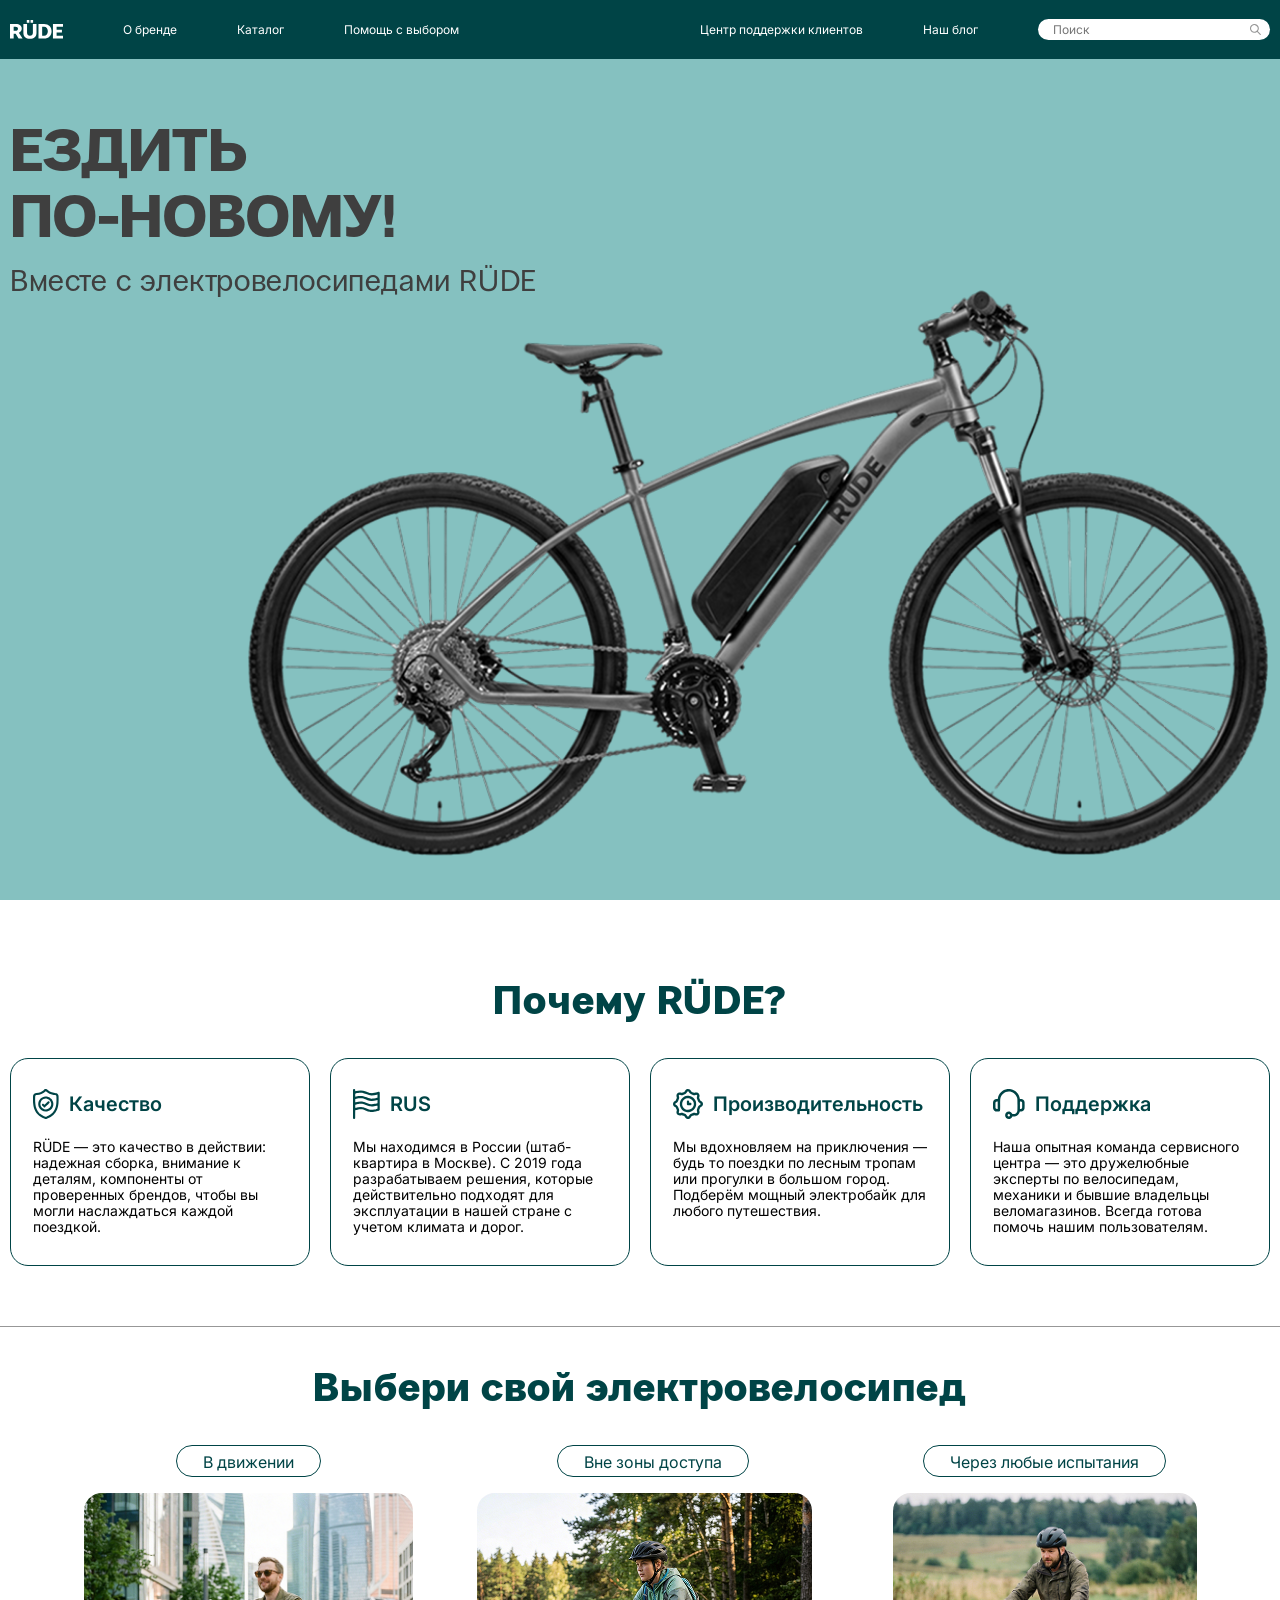
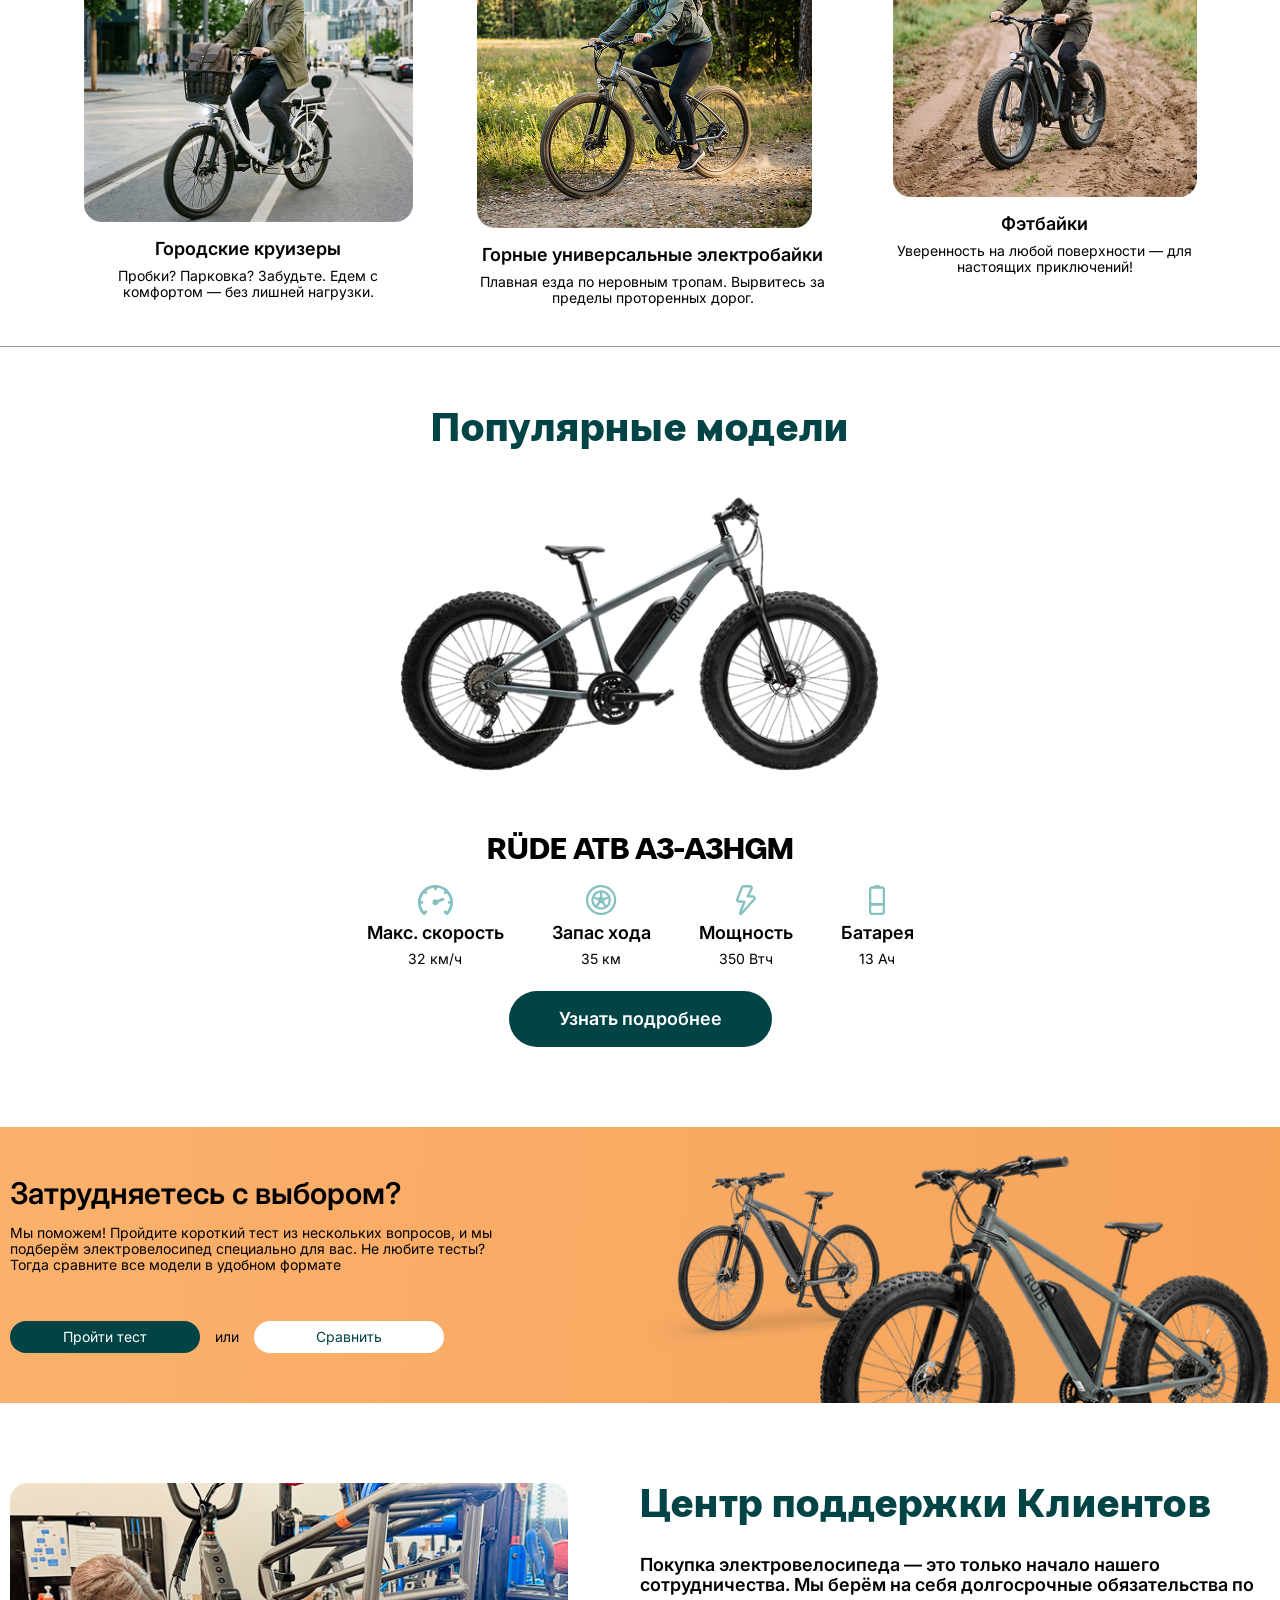
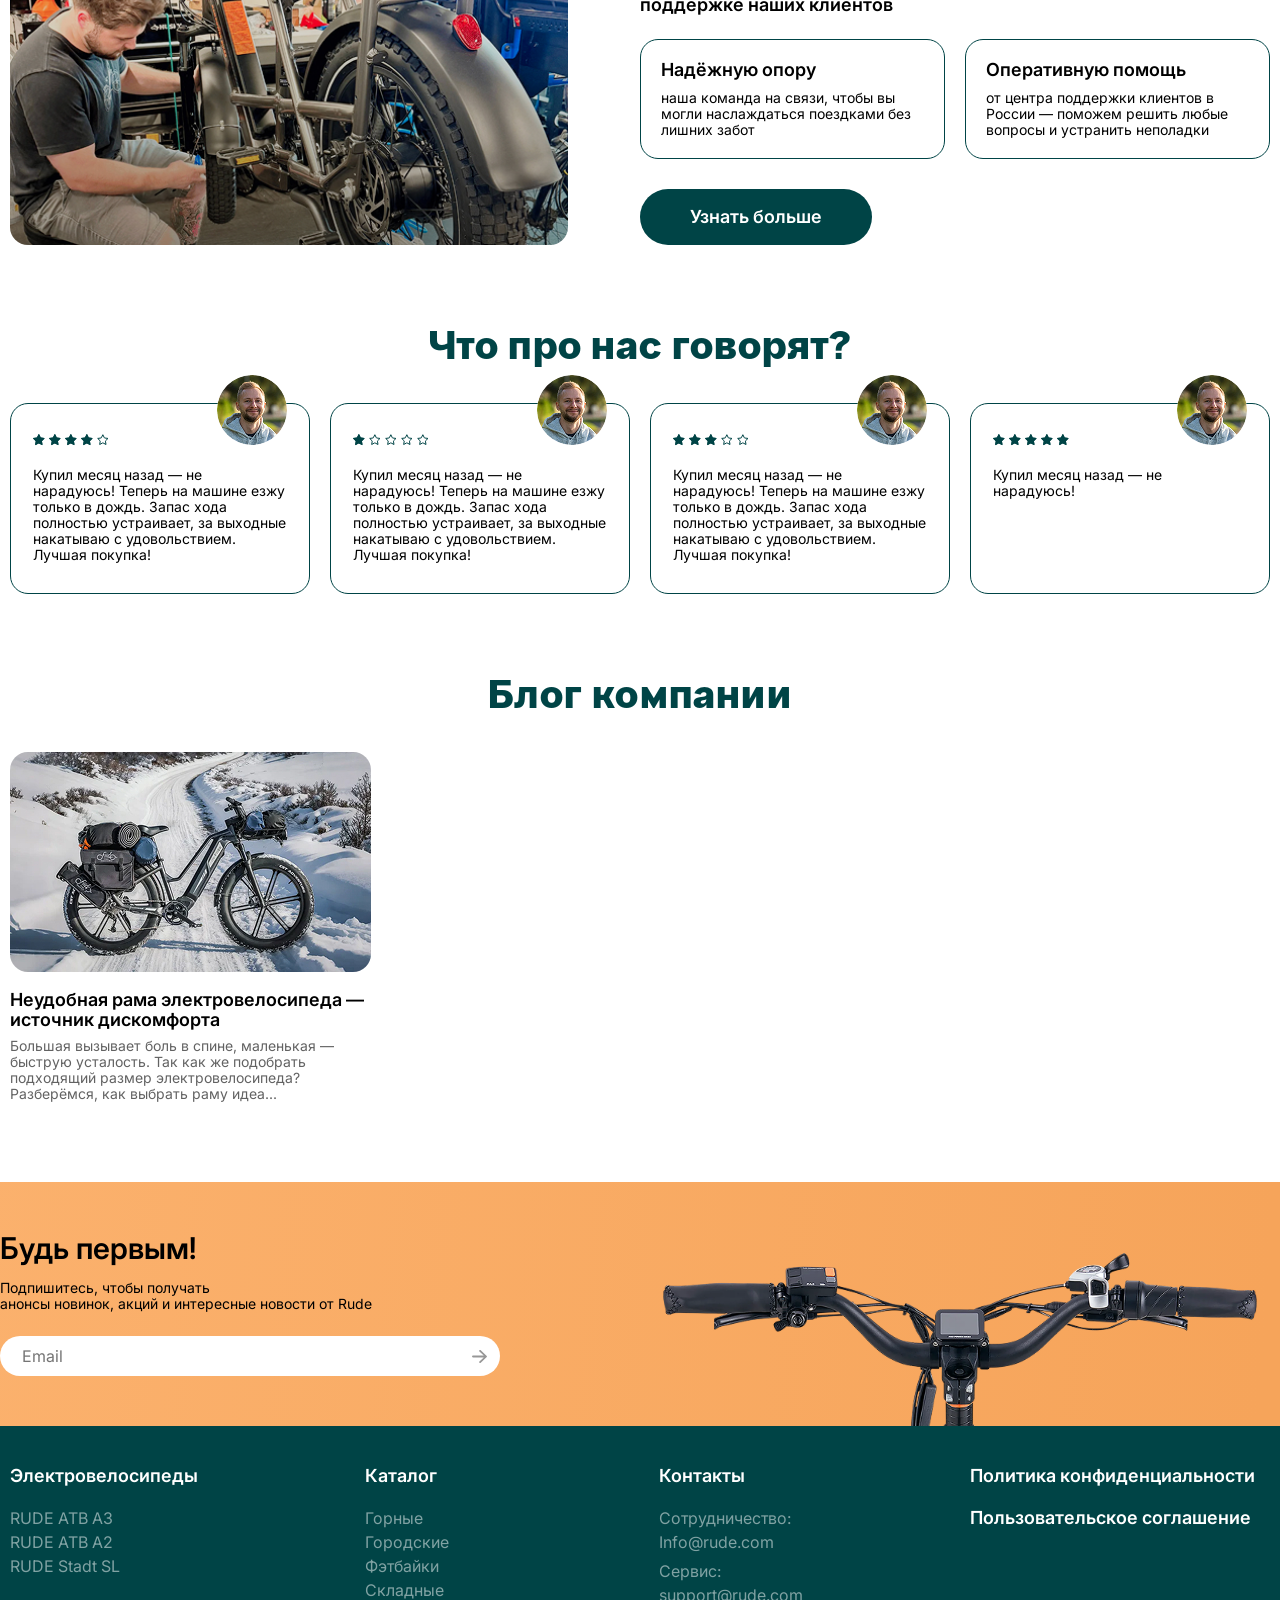
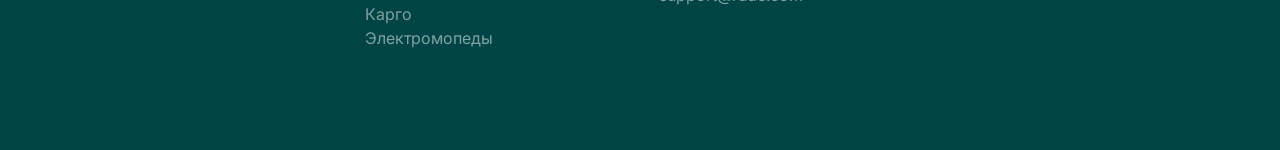
==== src/index.html @ 9b6e03f0 "Main page" ====
<!doctype html>
<html lang="ru">
  <head>
    <meta charset="UTF-8" />
    <meta name="viewport" content="width=device-width, initial-scale=1.0" />
    <title>Layout</title>
    <link rel="preconnect" href="https://fonts.googleapis.com" />
    <link rel="preconnect" href="https://fonts.gstatic.com" crossorigin />
    <link
      href="https://fonts.googleapis.com/css2?family=Inter:wght@100..900&display=swap"
      rel="stylesheet"
    />
    <link rel="stylesheet" href="assets/reset.css">
    <link rel="stylesheet" href="assets/styles.css">
    <link rel="stylesheet" href="assets/media-tablet.css">
  </head>
  <body>
    
  <hea
  der class="header">
    <div class="header-line">
      <div class="container">
        <nav class="header-left">
          <a href="#" class="header-logo">
            <svg width="53" height="19" viewBox="0 0 53 19" fill="none" xmlns="http://www.w3.org/2000/svg">
              <path d="M0 3.97241H5.98036C9.5346 3.97241 11.7516 5.74953 11.7516 8.5938C11.7516 10.58 10.6627 12.0653 8.82462 12.6489L12.5879 18.6075H8.55457L5.67111 13.6725H3.66313V18.6075H0V3.97241ZM5.35314 10.85C7.21302 10.85 7.98833 10.0747 7.98833 8.82029C7.98833 7.56585 7.21302 6.79054 5.35314 6.79054H3.65878V10.8457H5.35314V10.85Z" fill="white"/>
              <path d="M13.3809 12.8798V3.97239H17.0396V12.8188C17.0396 14.7832 18.1678 15.724 19.9667 15.724C21.7656 15.724 22.8937 14.7832 22.8937 12.8188V3.97239H26.4915V12.8798C26.4915 16.495 23.9826 18.7556 19.9667 18.7556C15.9507 18.7556 13.3809 16.4993 13.3809 12.8798ZM16.7914 0H19.3438V2.76151H16.7914V0ZM20.5547 0H23.1071V2.76151H20.5547V0Z" fill="white"/>
              <path d="M28.4951 3.97241H34.0356C38.6787 3.97241 41.584 6.7949 41.584 11.29C41.584 15.785 38.6787 18.6075 34.0356 18.6075H28.4951V3.97241ZM34.0399 15.785C36.3615 15.785 37.825 13.9252 37.825 11.29C37.825 8.65478 36.3615 6.7949 34.0399 6.7949H32.1583V15.785H34.0399Z" fill="white"/>
              <path d="M42.9424 3.97241H52.9997V6.7949H46.6012V9.70014H51.9325V12.5226H46.6012V15.785H52.9997V18.6075H42.9424V3.97241Z" fill="white"/>
            </svg>
          </a>
          <a href="#">О бренде</a>
          <a href="#">Каталог</a>
          <a href="#">Помощь с выбором</a>
        </nav>
        <div class="header-right">
          <a href="#">Центр поддержки клиентов</a>
          <a href="#">Наш блог</a>
          <form class="header-search">
            <input type="text" class="header-search-control" placeholder="Поиск">
            <button class="header-search-button">
              <svg width="11" height="11" viewBox="0 0 11 11" fill="none" xmlns="http://www.w3.org/2000/svg">
                <path fill-rule="evenodd" clip-rule="evenodd" d="M3.88776 0.0183702C3.44785 0.0731168 2.81447 0.265031 2.4216 0.462623C2.03615 0.656458 1.50969 1.04556 1.23451 1.33994C0.615447 2.00221 0.238891 2.72673 0.0667876 3.58665C-0.0233508 4.03701 -0.0220603 4.82987 0.069512 5.265C0.159306 5.69153 0.255725 5.97393 0.446556 6.36911C0.955839 7.42372 1.89038 8.24196 3.01399 8.61707C3.52032 8.78613 3.81672 8.83139 4.41832 8.83159C4.89749 8.83176 5.00492 8.82281 5.30889 8.75731C5.89214 8.6317 6.37183 8.43087 6.86749 8.10483L7.13704 7.92751L8.64559 9.43282C10.2411 11.0249 10.2135 11.0012 10.4696 10.9998C10.5803 10.9992 10.7674 10.9127 10.8482 10.8248C10.9285 10.7375 11.0002 10.5669 11 10.4638C10.9995 10.2136 11.0185 10.2356 9.43231 8.64612L7.92695 7.13763L8.10427 6.86808C8.43032 6.37244 8.63461 5.88474 8.75087 5.32422C9.0795 3.7403 8.51668 2.09154 7.29409 1.05658C6.4899 0.375786 5.57647 0.026859 4.53304 0.00190905C4.29644 -0.00376921 4.00606 0.00365835 3.88776 0.0183702ZM5.0067 1.15044C6.7183 1.43045 7.94605 3.09447 7.719 4.82646C7.44322 6.93023 5.36358 8.23643 3.35117 7.56986C2.22133 7.19564 1.34473 6.17195 1.13193 4.97822C1.08343 4.70624 1.08378 4.14016 1.13259 3.85978C1.35591 2.577 2.34766 1.50889 3.60673 1.19518C4.07584 1.07828 4.48569 1.06518 5.0067 1.15044Z" fill="#979797"/>
              </svg>
            </button>
          </form>
        </div>
      </div>
    </div>
  </header>

  <main class="hero">
    <div class="container">
      <h1 class="second-font">
        <span>Ездить <br>по-новому!</span>
        <span>Вместе с электровелосипедами RÜDE</span>
      </h1>
      <img src="assets/images/hero-bg.png" class="hero-image" alt="">
    </div>
  </main>

  <section class="why-rude">
    <div class="container">
      <h2 class="section-title">Почему RÜDE?</h2>
      <div class="why-rude-list">
        <div class="why-rude-item">
          <h3 class="why-rude-item-title">
            <svg width="26" height="30" viewBox="0 0 26 30" fill="none" xmlns="http://www.w3.org/2000/svg">
              <path fill-rule="evenodd" clip-rule="evenodd" d="M12.958 0.00913985C13.2193 0.0298468 13.4959 0.0854747 13.6973 0.181015C13.795 0.227472 13.9649 0.34916 14.1465 0.487655C14.3361 0.632248 14.5595 0.813367 14.7715 0.996445C16.8601 2.79996 18.8247 3.61194 21.9385 3.94664C22.6434 4.02241 23.1557 4.11674 23.5732 4.28355C23.9983 4.45343 24.3136 4.69409 24.6357 5.03844C25.0642 5.49648 25.2844 5.88873 25.4736 6.52672C25.5027 6.62463 25.5221 6.7939 25.5381 6.99352C25.5547 7.20128 25.569 7.46596 25.5801 7.76988C25.6023 8.37819 25.6143 9.15221 25.6152 9.96422C25.6172 11.5857 25.5766 13.373 25.4912 14.3011C25.2468 16.9566 24.8003 18.902 23.9951 20.7923C22.2588 24.8686 19.1808 27.6851 14.3936 29.6117C13.9858 29.7757 13.7239 29.8748 13.4971 29.931C13.2625 29.9891 13.0704 30.0003 12.8066 30.0004C12.5433 30.0003 12.3518 29.9889 12.1172 29.931C11.8901 29.875 11.6272 29.7771 11.2197 29.6136C8.52491 28.5327 6.57119 27.2985 4.85059 25.5853C3.46975 24.2103 2.53794 22.8656 1.75391 21.1117C0.859965 19.1118 0.380073 17.1036 0.12598 14.3334C0.0426311 13.425 0.000444034 11.6568 3.46124e-06 10.0433C-0.000213995 9.23525 0.00981433 8.4621 0.0302769 7.85094C0.0404989 7.54572 0.0537118 7.27886 0.0693394 7.06773C0.0845018 6.86303 0.102659 6.69194 0.12891 6.59117C0.329692 5.82068 0.705202 5.20611 1.25879 4.76402C1.81121 4.32303 2.52618 4.06629 3.38477 3.98277C6.57822 3.67206 8.73481 2.82275 10.6856 1.12926C11.4823 0.437538 11.835 0.178091 12.207 0.0648039L12.2891 0.0433195C12.487 -0.00153911 12.7298 -0.00893039 12.958 0.00913985ZM12.0791 27.8353C12.4322 27.9677 12.7032 28.0521 12.8066 28.0521L12.8662 28.0453C12.8421 28.0495 12.8221 28.0511 12.8066 28.0511C12.703 28.051 12.432 27.9675 12.0791 27.8353ZM13.1826 27.9574V27.9584V27.9574ZM12.6631 2.3148C12.5305 2.41812 12.3581 2.56238 12.1807 2.72105C10.0772 4.60137 7.03637 5.8706 4.13965 6.08043C3.52488 6.12498 3.11607 6.20737 2.83594 6.33824C2.56974 6.46275 2.41264 6.63396 2.30567 6.89C2.30526 6.89147 2.30412 6.89643 2.30176 6.90562C2.29863 6.91786 2.29496 6.93496 2.29102 6.95641C2.2831 6.9996 2.27565 7.05675 2.26758 7.1273C2.2514 7.26886 2.23605 7.45648 2.22266 7.68004C2.1959 8.12688 2.17543 8.71019 2.16407 9.34312C2.14132 10.6099 2.1532 12.0677 2.21094 13.0267C2.4154 16.4224 2.90574 18.5079 4.0127 20.7377C5.30175 23.3342 7.27417 25.2714 10.1279 26.7328C10.6395 26.9947 11.2596 27.2731 11.7852 27.4857C12.0479 27.592 12.2852 27.6806 12.4717 27.7425C12.5648 27.7735 12.6429 27.7974 12.7041 27.8129C12.7345 27.8205 12.7594 27.8252 12.7783 27.8285C12.7959 27.8315 12.8049 27.8323 12.8066 27.8324C12.808 27.8322 12.8151 27.8319 12.8291 27.8295C12.846 27.8265 12.8684 27.8219 12.8965 27.8148C12.9535 27.8005 13.0275 27.7781 13.1152 27.7494C13.2903 27.6921 13.5137 27.611 13.7598 27.514C14.2522 27.3199 14.8277 27.0688 15.2813 26.8421C18.8912 25.0383 21.2982 22.3099 22.4277 18.7611C23.005 16.9473 23.2477 15.5224 23.4014 13.0218C23.461 12.0514 23.4749 10.5983 23.4531 9.33824C23.4422 8.70889 23.4223 8.12999 23.3955 7.6859C23.3821 7.46372 23.3669 7.27712 23.3506 7.13609C23.3424 7.06567 23.3342 7.00846 23.3262 6.96519C23.3222 6.94373 23.3186 6.9268 23.3154 6.91441C23.3129 6.90453 23.311 6.89932 23.3106 6.89781C23.2014 6.63667 23.0448 6.46313 22.7793 6.33824C22.4997 6.20678 22.0912 6.12518 21.4736 6.08043C21.0798 6.05188 20.3413 5.94419 19.8262 5.84117C17.4044 5.35668 15.3149 4.34423 13.499 2.77476C13.2962 2.59944 13.1014 2.44143 12.9522 2.32848C12.8899 2.28134 12.8359 2.24476 12.7949 2.21715C12.7595 2.24196 12.7148 2.2745 12.6631 2.3148ZM14.2256 27.5599V27.5609V27.5599ZM10.8604 27.3275C11.0986 27.4354 11.3385 27.5378 11.5645 27.6312C11.3384 27.5379 11.0986 27.4354 10.8604 27.3275ZM3.24903 19.5677C3.4178 19.9914 3.60665 20.4109 3.81739 20.8353C4.71947 22.6523 5.9505 24.1507 7.57129 25.391C7.27671 25.1655 6.99478 24.9318 6.72559 24.6888C6.45615 24.4457 6.19981 24.1933 5.95508 23.932C5.09899 23.0179 4.39143 21.9906 3.81739 20.8343C3.60662 20.4098 3.41784 19.9905 3.24903 19.5668V19.5677ZM18.4522 25.0511V25.0502V25.0511ZM12.0137 7.45836C15.6019 7.09859 18.9418 9.2756 20.0342 12.6898C20.9719 15.6219 20.0118 18.9211 17.6543 20.85C13.6261 24.1456 7.5196 22.5443 5.70996 17.7074C4.90882 15.566 5.12017 13.0387 6.26563 11.1507C7.53732 9.05499 9.64909 7.69558 12.0137 7.45836ZM23.6289 21.0795C23.4609 21.4484 23.2816 21.8068 23.0898 22.1546L23.2783 21.8031C23.4007 21.5667 23.517 21.3253 23.6289 21.0795ZM15.5557 21.8392C15.5373 21.8466 15.5184 21.8525 15.5 21.8597C15.6561 21.7989 15.8116 21.7337 15.9648 21.6615L15.5557 21.8392ZM9.71387 19.6937C9.92153 19.8271 10.1416 19.9503 10.375 20.0629C10.8812 20.3069 11.389 20.4744 11.8965 20.5658C11.4905 20.4927 11.0849 20.3703 10.6797 20.1996C10.5785 20.1569 10.4771 20.1116 10.376 20.0629C10.0646 19.9127 9.77664 19.7446 9.51075 19.557L9.71387 19.6937ZM14.0254 20.5004C13.9242 20.5248 13.823 20.5465 13.7217 20.5648C13.9243 20.5281 14.1268 20.4794 14.3291 20.4183L14.0254 20.5004ZM13.9043 9.71031C12.7605 9.47457 11.592 9.61246 10.5459 10.1058C9.33896 10.675 8.5284 11.4761 7.9502 12.6712C7.22542 14.1693 7.20227 15.7415 7.87989 17.2201C8.43699 18.4357 9.27162 19.2875 10.4707 19.8656C12.0298 20.6172 13.5895 20.616 15.1426 19.8636C16.3632 19.2723 17.0717 18.5638 17.6631 17.3431C18.4155 15.79 18.4166 14.2303 17.665 12.6712C16.9226 11.1312 15.5448 10.0485 13.9043 9.71031ZM18.252 19.9808C18.1701 20.0705 18.0857 20.1579 17.999 20.2435C18.0857 20.1579 18.1701 20.0705 18.252 19.9808ZM18.9697 19.0531C18.84 19.2529 18.6992 19.4456 18.5498 19.6322C18.6992 19.4456 18.84 19.2529 18.9697 19.0531ZM24.4395 18.9222C24.3712 19.1498 24.2983 19.3736 24.2217 19.5951C24.2983 19.3736 24.3713 19.1498 24.4395 18.9222ZM2.28028 15.9056C2.46391 17.1062 2.72355 18.1445 3.08692 19.142L2.9375 18.7113C2.79418 18.2776 2.66936 17.8332 2.56055 17.3685C2.48805 17.0588 2.4221 16.7401 2.36328 16.4095C2.33388 16.2443 2.30651 16.0761 2.28028 15.9046V15.9056ZM17.2354 18.4837C17.1639 18.5791 17.0894 18.6701 17.0127 18.7582C17.0892 18.6702 17.164 18.5798 17.2354 18.4847V18.4837ZM15.2236 12.306C15.7407 12.1545 16.2743 12.3687 16.5088 12.8627C16.5696 12.9907 16.6417 13.1423 16.6348 13.3216C16.6276 13.5045 16.542 13.6796 16.3955 13.8812C16.1062 14.279 15.4805 14.9101 14.2881 16.1078C13.1224 17.2786 12.4975 17.9006 12.1035 18.1996C11.9054 18.3499 11.7358 18.4417 11.5635 18.4642C11.3864 18.4872 11.2404 18.4317 11.1162 18.3802C11.0791 18.3649 11.042 18.3411 11.0137 18.3216C10.9821 18.2999 10.9462 18.2727 10.9082 18.2425C10.832 18.1822 10.7389 18.1029 10.6357 18.0111C10.4284 17.8266 10.1732 17.5854 9.9209 17.3324C9.52725 16.9377 9.28819 16.6897 9.14454 16.5052C8.99109 16.3081 8.93413 16.1665 8.91016 15.9877C8.84303 15.487 9.07555 15.0253 9.53223 14.8343C9.78291 14.7296 10.0177 14.6965 10.2842 14.805C10.5255 14.9034 10.7753 15.1124 11.0898 15.4173L11.4981 15.8129L13.0986 14.2152C13.5818 13.7331 14.0438 13.286 14.3984 12.9535C14.5754 12.7875 14.7269 12.6485 14.8418 12.5482C14.899 12.4983 14.9491 12.4558 14.9893 12.4242C15.0093 12.4084 15.0298 12.3945 15.0479 12.3822C15.062 12.3725 15.0889 12.3544 15.1201 12.3421L15.2236 12.306ZM15.9443 14.0873C15.6003 14.4769 15.0333 15.049 14.1328 15.9535C12.2255 17.8691 11.8055 18.2739 11.4512 18.2494C11.8056 18.2741 12.2254 17.8692 14.1328 15.9535C15.0337 15.0486 15.6013 14.4769 15.9453 14.0873H15.9443ZM20.126 15.7845C20.1174 15.8641 20.1088 15.9436 20.0977 16.0228C20.0399 16.4345 19.9476 16.8403 19.8232 17.2357C19.9477 16.84 20.0408 16.4339 20.0986 16.0218C20.1097 15.943 20.1174 15.8637 20.126 15.7845ZM11.5 16.1195L10.9375 15.5736L10.7168 15.3675C10.7852 15.4287 10.8585 15.4979 10.9375 15.5746L11.5 16.1205L12.7227 14.8998L11.5 16.1195ZM9.77149 14.9818C9.84547 14.9622 9.91599 14.9536 9.98633 14.9574C9.91596 14.9536 9.8455 14.9622 9.77149 14.9818ZM19.1758 11.2962C19.4406 11.7508 19.6595 12.2393 19.8252 12.7572C19.9675 13.2021 20.066 13.6558 20.1201 14.1117C20.0985 13.9292 20.0698 13.7471 20.0342 13.5658C19.9986 13.3846 19.956 13.204 19.9063 13.0248C19.8814 12.9352 19.8546 12.8461 19.8262 12.7572C19.793 12.6535 19.7581 12.5509 19.7207 12.4496C19.6834 12.3484 19.6439 12.2485 19.6025 12.1498C19.5197 11.9523 19.4286 11.7598 19.3301 11.5726C19.2809 11.4791 19.2297 11.387 19.1768 11.2962H19.1758ZM5.70703 13.0355C5.67439 13.1575 5.6456 13.2806 5.61914 13.4046C5.64561 13.2806 5.67437 13.1575 5.70703 13.0355ZM8.69532 11.1664H8.69629H8.69532ZM7.07813 10.3812C6.85269 10.6582 6.6425 10.952 6.45313 11.264L6.69434 10.891C6.81551 10.7144 6.9446 10.5453 7.07813 10.3812ZM15.458 10.0443C15.7387 10.1956 16.0055 10.3706 16.2559 10.5677C16.0055 10.3707 15.7387 10.1955 15.458 10.0443ZM16.8398 8.84215C17.3574 9.17963 17.8326 9.58129 18.252 10.0394C18.1121 9.88663 17.9662 9.73994 17.8145 9.59996C17.7388 9.53017 17.6614 9.46235 17.583 9.39586C17.4258 9.26255 17.2634 9.13557 17.0957 9.01598C17.012 8.95625 16.927 8.89833 16.8408 8.84215H16.8398ZM10.6582 9.81578C10.5892 9.84498 10.5202 9.87548 10.4522 9.90758C10.4317 9.91723 10.4119 9.92807 10.3916 9.93785C10.4121 9.92794 10.4324 9.91735 10.4531 9.90758C10.5892 9.8434 10.7274 9.78536 10.8672 9.73277L10.6582 9.81578ZM15.1729 8.03258L15.1738 8.0316L15.1729 8.03258ZM13.6445 7.68785C13.9598 7.7244 14.2702 7.78145 14.5742 7.8568L14.2686 7.78746C14.063 7.74566 13.8548 7.71223 13.6445 7.68785ZM2.1045 6.80602C2.06781 6.8938 2.03772 7.1724 2.01172 7.57262C2.03776 7.17191 2.06779 6.89288 2.1045 6.80504L2.10547 6.80406L2.1045 6.80602ZM2.2793 6.49937C2.24623 6.54207 2.21725 6.58809 2.18946 6.63609C2.21724 6.58808 2.24624 6.54208 2.2793 6.49937ZM2.62793 6.19957C2.57884 6.22785 2.5338 6.25896 2.49121 6.29137C2.53379 6.25893 2.57884 6.22788 2.62793 6.19957ZM2.7959 6.11656C2.75703 6.13318 2.72005 6.15089 2.68457 6.1693C2.72005 6.15086 2.75703 6.1332 2.7959 6.11656ZM24.9541 5.82262C25.01 5.92217 25.0589 6.02683 25.1055 6.13902C25.0589 6.02683 25.01 5.92219 24.9541 5.82262ZM18.9902 5.42418L18.9893 5.4232L18.9902 5.42418ZM24.4756 5.18785H24.4766H24.4756ZM24.0147 4.77379H24.0156H24.0147ZM9.8584 4.10094C9.65713 4.21424 9.45135 4.32131 9.24317 4.42516C9.45137 4.32134 9.65711 4.21421 9.8584 4.10094ZM17.5439 3.07457C17.7511 3.16864 17.9622 3.25564 18.1777 3.33726C17.9622 3.25563 17.7511 3.16865 17.5439 3.07457ZM12.2705 0.273788C12.3136 0.260682 12.3618 0.249903 12.4131 0.241562C12.3616 0.249908 12.3137 0.260658 12.2705 0.273788C11.9513 0.371034 11.6338 0.595648 10.8291 1.2943C10.0821 1.94281 9.30528 2.46929 8.45606 2.89098C9.30512 2.46953 10.0822 1.94372 10.8291 1.29527C11.6342 0.596275 11.9511 0.371 12.2705 0.273788ZM12.9951 2.09117C13.0379 2.12214 13.0866 2.15735 13.1387 2.19762C13.0866 2.15736 13.0379 2.12213 12.9951 2.09117ZM12.7012 2.015C12.6794 2.02948 12.6555 2.04849 12.6279 2.06871C12.6844 2.02734 12.7286 1.99578 12.7588 1.97984L12.7012 2.015ZM12.9404 0.226913C13.1881 0.246508 13.4346 0.299614 13.6025 0.379257C13.6391 0.396587 13.6954 0.43159 13.7656 0.479843C13.6954 0.431491 13.6391 0.396603 13.6025 0.379257C13.5605 0.359326 13.5136 0.341028 13.4629 0.32457C13.4125 0.30818 13.3583 0.29338 13.3018 0.280624C13.1881 0.255014 13.0644 0.236731 12.9404 0.226913Z" fill="#004446"/>
            </svg>
            <span>Качество</span>
          </h3>
          <p>RÜDE — это качество в действии: надежная сборка, внимание к деталям, компоненты от проверенных брендов, чтобы вы могли наслаждаться каждой поездкой.</p>
        </div>
        <div class="why-rude-item">
          <h3 class="why-rude-item-title">
            <svg width="27" height="30" viewBox="0 0 27 30" fill="none" xmlns="http://www.w3.org/2000/svg">
              <path fill-rule="evenodd" clip-rule="evenodd" d="M1.08984 0C1.346 0.000140604 1.59135 0.121792 1.82617 0.339844L2.14453 0.635742L2.17676 0.666016L2.20898 1.54785C2.21775 1.79426 2.21592 1.9602 2.22656 2.08008C2.23179 2.13845 2.23922 2.1762 2.24805 2.19922C2.25578 2.21906 2.26282 2.2212 2.26367 2.22168C2.26792 2.22394 2.28223 2.23028 2.31934 2.22852C2.35737 2.22668 2.40919 2.21814 2.48047 2.20117C2.62536 2.16664 2.82263 2.10538 3.1084 2.02637C4.45627 1.65382 6.35865 1.39866 7.78906 1.39844C9.35822 1.3983 10.9962 1.75983 12.9463 2.53125C15.8692 3.68747 16.6313 3.92954 17.8027 4.08789C19.3625 4.29856 21.735 3.93494 24.7695 3.00684C25.2436 2.86183 25.5473 2.78316 25.7822 2.79492C26.0329 2.80763 26.1978 2.92195 26.3975 3.10742L26.7158 3.40332L26.751 3.43555V21.0098L26.7197 21.04L26.4639 21.2998C26.3065 21.4591 26.0738 21.5863 25.6416 21.7373C25.2081 21.8887 24.5584 22.0691 23.5547 22.3271C21.435 22.8721 20.4916 23.0118 18.8789 23.0146C17.8887 23.0165 17.1541 22.9617 16.3018 22.7598C15.4521 22.5584 14.4873 22.2109 13.0361 21.6318C10.6821 20.6924 9.64289 20.4072 8.33496 20.3291C7.33129 20.2692 5.70767 20.4041 4.56738 20.6436C4.13568 20.7342 3.56979 20.8787 3.10059 21.0127C2.86621 21.0797 2.65672 21.1437 2.50098 21.1963C2.42295 21.2226 2.35921 21.2468 2.31348 21.2656C2.29965 21.2713 2.28796 21.2768 2.27832 21.2812C2.27744 21.2906 2.27634 21.3019 2.27539 21.3145C2.27123 21.3701 2.26695 21.4529 2.2627 21.5576C2.25419 21.7672 2.24599 22.067 2.23828 22.4346C2.22284 23.1709 2.20965 24.1795 2.20312 25.2803L2.17969 29.2852L2.17871 29.332L2.14453 29.3643L1.82617 29.6602C1.59143 29.8781 1.34592 29.9999 1.08984 30C0.833705 29.9999 0.588274 29.8781 0.353516 29.6602L0.0351562 29.3643L0 29.332V0.667969L0.0351562 0.635742L0.353516 0.339844C0.588391 0.121652 0.833565 6.46001e-05 1.08984 0ZM2.16699 21.3066C2.13677 21.7095 2.10615 23.3517 2.09473 25.2793L2.07031 29.2842L1.75293 29.5801L2.07129 29.2852L2.09473 25.2793C2.10614 23.3538 2.13685 21.7127 2.16699 21.3076V21.3066ZM18.1826 22.8955H18.1816H18.1826ZM16.3262 22.6543C16.4313 22.6792 16.5345 22.7021 16.6367 22.7227C16.4324 22.6816 16.2238 22.6315 16.0049 22.5723L16.3262 22.6543ZM13.0771 21.5312L13.0762 21.5322C14.1645 21.9665 14.9756 22.2685 15.668 22.4766L15.3115 22.3643C14.6981 22.1638 13.984 21.8931 13.0771 21.5312ZM25.957 21.4941C25.5551 21.6741 24.8571 21.88 23.5283 22.2217C23.2641 22.2896 23.0181 22.3515 22.7871 22.4072C23.0181 22.3515 23.2641 22.2906 23.5283 22.2227C24.0305 22.0935 24.4428 21.9835 24.7832 21.8877C25.1237 21.7919 25.3921 21.7097 25.6064 21.6348C25.7446 21.5864 25.859 21.5381 25.957 21.4941ZM26.2656 21.3262C26.2468 21.3398 26.2253 21.3508 26.2041 21.3643C26.2775 21.3175 26.3376 21.2733 26.3867 21.2236L26.2656 21.3262ZM18.0752 20.835L18.0762 20.834L18.0752 20.835ZM20.0791 20.7793C19.8337 20.8078 19.5986 20.83 19.373 20.8438C19.5986 20.83 19.8337 20.8078 20.0791 20.7793ZM21.291 20.5938C21.0214 20.6437 20.7622 20.6877 20.5127 20.7236C20.7623 20.6877 21.0214 20.6437 21.291 20.5938ZM6.73438 14.7998C6.64456 14.8028 6.58905 14.806 6.56836 14.8096C6.44779 14.8304 6.00339 14.89 5.58203 14.9414C4.82981 15.0333 3.18558 15.4138 2.5332 15.6465L2.26367 15.7422L2.21973 18.8643L2.28027 18.8516C2.38348 18.829 2.75583 18.7313 3.1084 18.6338C4.45627 18.2612 6.35863 18.0061 7.78906 18.0059C9.35822 18.0057 10.9962 18.3663 12.9463 19.1377C15.8686 20.2937 16.6305 20.5365 17.8027 20.6953C19.2759 20.8948 21.3449 20.6005 24.3086 19.7568L24.4873 19.7061L24.5303 16.5498L23.5664 16.7979C21.5969 17.3044 20.4048 17.4795 18.8789 17.4834C17.8798 17.4858 17.3065 17.4447 16.7656 17.3291C15.9615 17.1572 14.0685 16.5136 12.1416 15.7588C11.4634 15.4931 10.5263 15.1759 10.0625 15.0537C9.39009 14.8766 8.9833 14.8256 7.99805 14.8027C7.65873 14.7948 7.32615 14.7925 7.06445 14.7939C6.93381 14.7947 6.82123 14.7969 6.73438 14.7998ZM15.9971 20.3936C16.3508 20.5069 16.6503 20.5884 16.9355 20.6523C16.6503 20.5884 16.3507 20.5069 15.9971 20.3936ZM22.7607 20.2773C22.5954 20.3174 22.4334 20.3557 22.2744 20.3916C22.5923 20.3198 22.9229 20.2399 23.2666 20.1514L22.7607 20.2773ZM8.3418 20.2207C8.50747 20.2306 8.6689 20.2434 8.8291 20.2607L8.3418 20.2197L7.93457 20.2061C8.07855 20.2077 8.21501 20.2131 8.3418 20.2207ZM8.6709 18.1514C9.96071 18.2615 11.3286 18.6142 12.9062 19.2383C13.2714 19.3827 13.6032 19.5122 13.9062 19.6299C13.6032 19.5122 13.2714 19.3827 12.9062 19.2383C12.1781 18.9502 11.4946 18.7192 10.8428 18.5439C10.7342 18.5147 10.6264 18.4871 10.5195 18.4609C9.77133 18.2778 9.06328 18.1693 8.375 18.1299L8.6709 18.1514ZM7.78906 18.1133C6.54563 18.1135 4.94049 18.3071 3.66211 18.6035C4.94048 18.307 6.54551 18.1134 7.78906 18.1133ZM16.7881 17.2236C16.8543 17.2378 16.9211 17.2507 16.9893 17.2627C16.9211 17.2507 16.8544 17.2368 16.7881 17.2227C16.6889 17.2014 16.5726 17.1729 16.4414 17.1377C16.5727 17.1729 16.6888 17.2024 16.7881 17.2236ZM23.54 16.6924C23.2945 16.7555 23.0611 16.8141 22.8379 16.8672C23.0612 16.8141 23.2945 16.7565 23.54 16.6934L24.6406 16.4092L23.54 16.6924ZM9.05469 9.31738C8.45346 9.23269 7.21293 9.2173 6.43164 9.28516C5.36972 9.37737 3.41638 9.79415 2.59961 10.1016L2.22168 10.2441V11.8057C2.22169 12.2546 2.22938 12.6632 2.24121 12.958C2.24713 13.1052 2.25319 13.2237 2.26074 13.3037C2.26116 13.3075 2.26234 13.3118 2.2627 13.3154C2.29626 13.3075 2.33749 13.2979 2.38379 13.2861C2.50844 13.2544 2.67187 13.2104 2.84375 13.1621C5.24149 12.4886 8.15953 12.2935 10.0273 12.6875C10.9094 12.8736 12.5574 13.4279 14.3809 14.1504C15.9105 14.7565 17.0067 15.0882 18.0967 15.1904C19.1863 15.2926 20.2786 15.1664 21.7998 14.8467C22.3373 14.7336 23.1795 14.5307 23.6699 14.3965L24.4873 14.1729L24.5303 11.0098L23.5352 11.2627C21.4908 11.7817 19.9229 12.0224 18.4375 11.9639C16.9508 11.9052 15.5526 11.5471 13.8477 10.8789C13.3549 10.6859 12.5865 10.3835 12.1406 10.208C11.0428 9.77589 9.83129 9.42693 9.05469 9.31738ZM5.56836 14.833C5.37879 14.8562 5.13371 14.8978 4.8623 14.9502C5.1341 14.8977 5.37962 14.8572 5.56934 14.834C5.99128 14.7825 6.43228 14.7234 6.5498 14.7031C6.4323 14.7234 5.99053 14.7815 5.56836 14.833ZM8 14.6953V14.6943V14.6953ZM10.0049 12.793C10.55 12.908 11.3954 13.1665 12.3975 13.5205L11.8164 13.3193C11.0694 13.0682 10.441 12.885 10.0049 12.793ZM2.15332 13.3135H2.1543H2.15332ZM6.16797 12.6689L6.16895 12.6699L6.16797 12.6689ZM8.86621 12.6348L8.86523 12.6338L8.86621 12.6348ZM16.1309 11.5127C16.2034 11.5309 16.2757 11.5477 16.3477 11.5645C16.2757 11.5477 16.2034 11.5309 16.1309 11.5127ZM13.8867 10.7773C13.9437 10.7997 14.0013 10.8192 14.0576 10.8408C14.0016 10.8193 13.9444 10.7996 13.8877 10.7773C13.395 10.5843 12.6264 10.2829 12.1807 10.1074L13.8867 10.7773ZM20.8174 9.59863H20.8184H20.8174ZM8.13184 3.73828C7.42583 3.70881 6.68409 3.72087 6.13574 3.78223C4.98323 3.91124 3.19176 4.31679 2.37402 4.63184L2.22168 4.69043V6.26172C2.22168 6.71353 2.22539 7.12468 2.23145 7.42188C2.23448 7.57033 2.23826 7.69052 2.24219 7.77246V7.77441C2.29337 7.76213 2.35974 7.74582 2.4375 7.72656C2.62401 7.68037 2.87734 7.61702 3.15137 7.54688C4.81496 7.12088 5.90101 6.98484 7.65918 6.98145C8.75746 6.97937 9.48143 7.01624 10.3281 7.20996C11.1716 7.40301 12.1343 7.75147 13.7129 8.36523C16.3704 9.39846 17.0494 9.58578 18.373 9.66797C19.6268 9.74577 21.7145 9.41873 24.0107 8.77734L24.4873 8.64355L24.5303 5.46484L23.9209 5.63086C21.7176 6.227 19.732 6.51001 18.2754 6.42969C16.7452 6.34526 15.506 6.01098 13.0361 5.02539C11.6422 4.46908 10.6965 4.1425 9.89258 3.93848C9.50076 3.83916 8.83909 3.76782 8.13184 3.73828ZM4.40039 9.50586H4.40137H4.40039ZM16.5146 9.47754L16.5137 9.47656L16.5146 9.47754ZM9.06934 9.20996C9.08671 9.21241 9.10428 9.21509 9.12207 9.21777C9.10461 9.21514 9.08738 9.21237 9.07031 9.20996C9.06151 9.20872 9.05204 9.20824 9.04297 9.20703C9.05183 9.20822 9.06072 9.20875 9.06934 9.20996ZM24.623 6.62793L24.6055 7.95215L24.6182 7.02539L24.623 6.62793ZM2.14648 7.90625V7.90723V7.90625ZM4.86133 7.28809C4.51229 7.3454 4.15651 7.41744 3.77441 7.50586C4.15656 7.41743 4.51231 7.34538 4.86133 7.28809ZM7.65918 7.08984C7.23003 7.09067 6.84133 7.09914 6.47461 7.11816C6.84124 7.09918 7.23005 7.09067 7.65918 7.08984ZM18.2812 6.32129C18.3713 6.32626 18.4635 6.32888 18.5576 6.33105C18.4635 6.32888 18.3713 6.32528 18.2812 6.32031C18.0923 6.30989 17.9076 6.29623 17.7246 6.27734C17.9077 6.29624 18.0922 6.31086 18.2812 6.32129ZM11.2783 4.24707C11.7917 4.42471 12.3783 4.64629 13.0762 4.9248H13.0771C12.379 4.64619 11.7918 4.42456 11.2783 4.24707ZM2.68848 4.40723C2.55755 4.44919 2.43862 4.49034 2.33496 4.53027L2.11328 4.61621L2.33496 4.53125C2.43865 4.4913 2.55749 4.44923 2.68848 4.40723ZM21.1992 4.00586C20.2863 4.16853 19.4736 4.25092 18.7695 4.25293C19.4736 4.2509 20.2863 4.1686 21.1992 4.00586ZM17.3574 4.12988C17.4978 4.15425 17.6398 4.17527 17.7881 4.19531L17.3574 4.12891C17.2171 4.10454 17.078 4.07779 16.9355 4.0459L17.3574 4.12988ZM15.998 3.78711C16.1746 3.84367 16.3377 3.89194 16.4922 3.93457L15.998 3.78613C15.8213 3.72953 15.6308 3.66557 15.4219 3.5918L15.998 3.78711ZM22.6475 3.70117C22.9855 3.62017 23.3342 3.53025 23.6934 3.43164C23.3342 3.53024 22.9855 3.62019 22.6475 3.70117ZM25.7764 2.90332C25.6701 2.89795 25.5461 2.91348 25.3887 2.94824C25.5461 2.91347 25.6701 2.89798 25.7764 2.90332ZM2.12988 2.17188C2.13907 2.22118 2.15308 2.2578 2.17383 2.28418C2.15304 2.25784 2.13909 2.22115 2.12988 2.17188ZM7.23633 1.51758C7.04573 1.52527 6.84974 1.53693 6.65039 1.55176C6.25256 1.58135 5.84131 1.62488 5.43262 1.67969C6.04608 1.59742 6.66536 1.54159 7.23633 1.51855V1.51758ZM1.75195 0.418945L2.07031 0.714844L2.10059 1.55176L2.07129 0.714844L1.75195 0.418945Z" fill="#004446"/>
            </svg>
            <span>RUS</span>
          </h3>
          <p>Мы находимся в России (штаб-квартира в Москве). С 2019 года разрабатываем решения, которые действительно подходят для эксплуатации в нашей стране с учетом климата и дорог.</p>
        </div>
        <div class="why-rude-item">
          <h3 class="why-rude-item-title">
            <svg width="30" height="30" viewBox="0 0 30 30" fill="none" xmlns="http://www.w3.org/2000/svg">
              <path d="M14.2422 0.107178C15.7365 -0.29506 17.2798 0.460344 18.0371 1.9646C18.2218 2.33163 18.4612 2.68924 18.5684 2.75952C18.6756 2.82975 19.0695 3.00593 19.4443 3.15015C19.8192 3.29445 20.32 3.50361 20.5566 3.61499C21.095 3.86853 21.4644 3.8707 22.1602 3.62476C23.0711 3.30277 23.9001 3.3722 24.8438 3.85034C25.4008 4.13268 25.7566 4.46615 26.0693 4.99976C26.6236 5.94543 26.7319 6.92929 26.3838 7.85425C26.1349 8.51542 26.1373 8.90776 26.3926 9.44995C26.504 9.68655 26.7131 10.1874 26.8574 10.5623C27.0016 10.9369 27.175 11.3284 27.2432 11.4324C27.3112 11.5362 27.6847 11.7904 28.0732 11.9968C28.8857 12.4283 29.3017 12.8441 29.6436 13.5671C29.9747 14.2676 30.0707 14.8795 29.9512 15.531C29.7372 16.6959 29.0755 17.5484 27.9775 18.0759C27.3001 18.4014 27.2217 18.4984 26.8574 19.4451C26.7132 19.8197 26.504 20.3196 26.3926 20.5564C26.139 21.0948 26.136 21.4642 26.3818 22.1599C26.8804 23.5701 26.3411 25.215 25.1123 26.0291C24.2624 26.592 23.0812 26.7332 22.1523 26.3835C21.4912 26.1347 21.0988 26.137 20.5566 26.3923C20.32 26.5037 19.8192 26.7129 19.4443 26.8572C19.0697 27.0013 18.6783 27.1747 18.5742 27.2429C18.4703 27.311 18.2162 27.6853 18.0098 28.074C17.5784 28.8861 17.1624 29.3015 16.4395 29.6433C15.739 29.9744 15.1271 30.0705 14.4756 29.9509C13.3166 29.7381 12.5183 29.1242 11.9541 28.0125C11.7757 27.6608 11.5428 27.3158 11.4365 27.2458C11.3305 27.1764 10.9364 27.0014 10.5615 26.8572C10.1868 26.7129 9.68687 26.5037 9.4502 26.3923C8.90793 26.137 8.51475 26.1347 7.85352 26.3835C6.94901 26.7239 6.06469 26.6335 5.06055 26.0984C3.72064 25.3841 3.07455 23.6108 3.62305 22.1531C3.87193 21.4919 3.86963 21.0987 3.61426 20.5564C3.50286 20.3197 3.29367 19.8198 3.14941 19.4451C3.00543 19.0708 2.83204 18.6796 2.76367 18.575C2.69562 18.4711 2.32127 18.2169 1.93262 18.0105C0.858655 17.4401 0.263223 16.6411 0.0478516 15.4832C-0.210701 14.093 0.601601 12.638 2.03125 11.9314C2.36061 11.7687 2.68824 11.5469 2.75879 11.4392C2.82941 11.3313 3.00527 10.9369 3.14941 10.5623C3.29372 10.1874 3.50288 9.68655 3.61426 9.44995C3.86772 8.91171 3.86983 8.54291 3.62402 7.84741C3.29646 6.92097 3.38323 6.04461 3.89844 5.07788C4.22333 4.46834 4.6225 4.10975 5.36816 3.75562C5.87122 3.51677 6.06072 3.46955 6.62988 3.44312C7.20708 3.41632 7.37267 3.44071 7.83594 3.61597C8.51414 3.87259 8.90394 3.87224 9.4502 3.61499C9.68681 3.50362 10.1868 3.29441 10.5615 3.15015C10.9364 3.00592 11.3287 2.83155 11.4326 2.76343C11.5368 2.69456 11.79 2.32138 11.9961 1.93335C12.5312 0.925874 13.1903 0.390391 14.2422 0.107178ZM15.3994 2.46167C15.0182 2.3092 14.9576 2.30696 14.6514 2.44214C14.3428 2.57827 14.2057 2.74571 13.9434 3.3064C13.6668 3.89754 12.8452 4.73105 12.3047 4.96851C12.0896 5.063 11.5971 5.26968 11.21 5.42749C10.8228 5.58533 10.2942 5.8042 10.0361 5.91479C9.31335 6.2243 8.28267 6.2502 7.47266 5.97827C7.13864 5.86613 6.79657 5.77417 6.71289 5.77417C6.42125 5.77445 6.0289 6.02551 5.90039 6.29468C5.73105 6.64993 5.73859 6.7618 5.97754 7.47339C6.24946 8.28338 6.22454 9.31411 5.91504 10.0369C5.80448 10.2949 5.58459 10.8226 5.42676 11.2097C4.87686 12.5587 4.80195 12.6902 4.28516 13.2097C3.91786 13.579 3.60608 13.8037 3.17871 14.0066C2.63319 14.2655 2.57313 14.3176 2.4502 14.6394C2.34085 14.9256 2.33195 15.0393 2.4043 15.2517C2.5401 15.65 2.64645 15.75 3.22461 16.0232C3.88451 16.335 4.63923 17.0583 4.93457 17.6628C5.05016 17.8994 5.27326 18.4095 5.42969 18.7966C5.58612 19.1838 5.80444 19.7124 5.91504 19.9705C6.22445 20.6932 6.24944 21.724 5.97754 22.5339C5.73876 23.2451 5.73128 23.3568 5.90039 23.7117C6.02883 23.9809 6.4212 24.2329 6.71289 24.2332C6.79656 24.2332 7.13867 24.1412 7.47266 24.0291C8.28257 23.7572 9.31337 23.7822 10.0361 24.0916C10.2942 24.2021 10.8228 24.422 11.21 24.5798C12.5591 25.1298 12.6902 25.2044 13.21 25.7214C13.5792 26.0887 13.803 26.4005 14.0059 26.8279C14.2649 27.3736 14.3175 27.4334 14.6396 27.5564C14.9257 27.6656 15.0386 27.6736 15.251 27.6013C15.6494 27.4655 15.7491 27.3594 16.0225 26.781C16.3342 26.1213 17.0578 25.3674 17.6621 25.072C17.8987 24.9564 18.4097 24.7333 18.7969 24.5769C19.184 24.4205 19.7117 24.2021 19.9697 24.0916C20.6924 23.782 21.7232 23.7572 22.5332 24.0291C23.2448 24.268 23.3567 24.2746 23.7119 24.1052C23.9812 23.9766 24.2324 23.5844 24.2324 23.2927C24.2321 23.2082 24.1403 22.8673 24.0283 22.5339C23.7564 21.724 23.7823 20.6932 24.0918 19.9705C24.2024 19.7124 24.4207 19.1838 24.5771 18.7966C25.0601 17.6014 25.2647 17.2497 25.7637 16.7546C26.0926 16.4284 26.4307 16.1888 26.833 15.9978C27.3725 15.7417 27.4338 15.6886 27.5566 15.3669C27.7951 14.7421 27.5549 14.3425 26.7002 13.9431C26.1092 13.6669 25.2758 12.8462 25.0381 12.3054C24.9436 12.0903 24.7379 11.5969 24.5801 11.2097C24.4222 10.8226 24.2024 10.2949 24.0918 10.0369C23.7822 9.31414 23.7564 8.28342 24.0283 7.47339C24.2673 6.7618 24.2748 6.64993 24.1055 6.29468C23.9768 6.02544 23.5846 5.77417 23.293 5.77417C23.2092 5.77418 22.8672 5.86612 22.5332 5.97827C21.7232 6.25011 20.6924 6.22433 19.9697 5.91479C19.7115 5.80418 19.1839 5.58582 18.7969 5.42944C17.6016 4.94655 17.2499 4.74272 16.7549 4.2439C16.4292 3.9156 16.1889 3.57622 15.999 3.17651C15.7531 2.65833 15.6832 2.57522 15.3994 2.46167ZM14.0254 6.83862C14.5632 6.759 16.3103 6.86669 16.9199 7.01733C19.434 7.63869 21.6378 9.52059 22.5898 11.8601C23.0495 12.9897 23.173 13.6733 23.167 15.0427C23.1622 16.1363 23.1356 16.3924 22.9551 17.071C22.1886 19.9518 19.9436 22.1897 17.0459 22.9617C16.3943 23.1352 16.126 23.163 15.042 23.1677C13.9724 23.1724 13.6898 23.1465 13.0947 22.991C10.0427 22.1933 7.80744 19.9578 7.0166 16.9119C6.86266 16.319 6.83726 16.0304 6.8418 14.9646C6.84641 13.883 6.87362 13.6109 7.0459 12.9607C7.52262 11.1621 8.58275 9.56919 10.0244 8.48413C11.2313 7.5759 12.4618 7.0702 14.0254 6.83862ZM16.8115 9.44897C15.5738 9.03514 14.0526 9.06467 12.8916 9.52515C11.7968 9.95947 10.5816 10.9907 9.97266 12.0027C8.36487 14.6749 9.1841 18.1955 11.8105 19.9041C14.5662 21.6966 18.2311 20.8835 19.9727 18.0925C21.9787 14.877 20.4369 10.6614 16.8115 9.44897ZM14.4727 11.6091C14.8076 11.4384 15.3766 11.4835 15.6875 11.7048C16.0592 11.9696 16.1768 12.3084 16.1768 13.1189V13.8298H16.8877C17.7035 13.8298 18.0374 13.9473 18.3096 14.3289C18.5529 14.6702 18.5529 15.3372 18.3096 15.6785C17.9925 16.1228 17.7611 16.1765 16.1768 16.1765C14.5925 16.1765 14.3609 16.1226 14.0439 15.6785C13.8771 15.4446 13.8691 15.3631 13.8691 13.8298C13.8691 12.2998 13.8775 12.2162 14.043 11.9841C14.1384 11.8504 14.3315 11.6812 14.4727 11.6091Z" fill="#004446"/>
            </svg>
            <span>Производительность</span>
          </h3>
          <p>Мы вдохновляем на приключения — будь то поездки по лесным тропам или прогулки в большом город. Подберём мощный электробайк для любого путешествия.</p>
        </div>
        <div class="why-rude-item">
          <h3 class="why-rude-item-title">
            <svg width="32" height="30" viewBox="0 0 32 30" fill="none" xmlns="http://www.w3.org/2000/svg">
              <path fill-rule="evenodd" clip-rule="evenodd" d="M14.4249 0.0529581C15.2417 -0.0632783 17.2273 0.0219272 18.0831 0.210185C20.3409 0.707078 22.2185 1.76736 23.8165 3.44749C24.5511 4.21985 25.3348 5.32179 25.7687 6.19261C26.1454 6.94879 26.5716 8.25494 26.7404 9.17015L26.8898 9.98362H27.5695C28.8928 9.98362 29.7383 10.3035 30.5284 11.1037C31.067 11.6493 31.3934 12.2498 31.5431 12.9709C31.667 13.5678 31.667 18.9168 31.5431 19.5139C31.3934 20.235 31.067 20.8355 30.5284 21.3811C29.7288 22.191 28.8951 22.5012 27.5206 22.5012H26.7931L26.7345 22.8147C26.5008 24.0766 25.374 25.6637 24.1427 26.466C22.9789 27.2244 22.2851 27.4241 20.5909 27.4846L19.3087 27.5305L19.1154 27.9573C18.8543 28.5345 18.0443 29.339 17.4279 29.633C15.991 30.3183 14.3376 30.0272 13.2169 28.8918C11.755 27.4105 11.7549 25.1036 13.2169 23.6223C14.3376 22.4869 15.991 22.1958 17.4279 22.8811C18.05 23.1779 18.8542 23.9795 19.1202 24.5676L19.3185 25.0051H20.2003C21.7283 25.0051 22.5336 24.7188 23.3595 23.8821C23.8947 23.3399 24.2218 22.7384 24.3742 22.0178C24.4384 21.7136 24.4682 19.8767 24.4679 16.134C24.4674 10.5167 24.4311 9.78208 24.1075 8.72679C22.9769 5.03858 19.5769 2.47305 15.8185 2.47288C11.5997 2.47288 7.92457 5.67243 7.28821 9.89964C7.1934 10.53 7.16949 11.8021 7.16907 16.1047C7.1685 22.0854 7.18576 21.882 6.64368 22.2737C6.40497 22.4461 6.28027 22.4615 4.94446 22.4866C2.76387 22.5274 2.03131 22.3168 1.10755 21.3811C0.569038 20.8355 0.242585 20.235 0.0929019 19.5139C-0.0309636 18.9166 -0.030971 13.568 0.0929019 12.9709C0.242585 12.2498 0.569038 11.6493 1.10755 11.1037C1.89901 10.302 2.74261 9.98369 4.07337 9.98362H4.76087L4.81653 9.58714C5.5133 4.67094 9.4536 0.761078 14.4249 0.0529581ZM16.3693 25.1682C15.9331 24.9676 15.7012 24.9677 15.2589 25.1711C14.9898 25.2949 14.8684 25.418 14.7462 25.6907C14.5455 26.1387 14.5453 26.3738 14.7433 26.8157C14.9192 27.2077 15.3861 27.509 15.8185 27.509C16.4452 27.5088 17.0538 26.8919 17.0538 26.2571C17.0538 25.819 16.7564 25.3463 16.3693 25.1682ZM4.09974 12.4885C3.28031 12.491 2.85243 12.6919 2.63685 13.1731C2.48883 13.5036 2.47669 13.7349 2.47669 16.2424C2.47669 18.7304 2.48911 18.9841 2.63294 19.3049C2.85535 19.8011 3.26534 19.9982 4.07532 19.9983H4.69739V12.4866L4.09974 12.4885ZM26.9396 19.9983H27.5607C28.3453 19.9982 28.7595 19.8061 28.9982 19.3323C29.1543 19.022 29.1632 18.8436 29.1632 16.2424C29.1632 13.6203 29.1554 13.4646 28.9943 13.1448C28.8742 12.9063 28.7231 12.762 28.4786 12.6496C28.2428 12.5412 27.9441 12.4898 27.5363 12.4885L26.9396 12.4866V19.9983Z" fill="#004446"/>
            </svg>
            <span>Поддержка</span>
          </h3>
          <p>Наша опытная команда сервисного центра — это дружелюбные эксперты по велосипедам, механики и бывшие владельцы веломагазинов. Всегда готова помочь нашим пользователям.</p>
        </div>
      </div>
    </div>
  </section>

  <section class="category">
    <div class="container">
      <h2 class="section-title">Выбери свой электровелосипед</h2>
      <div class="category-list">
        <div class="category-item">
          <div class="category-item-tag">В движении</div>
          <img src="assets/images/category-1.jpg" class="category-item-image" alt="">
          <h3 class="category-item-title">Городские круизеры</h3>
          <p>Пробки? Парковка? Забудьте. Едем с комфортом — без лишней нагрузки.</p>
        </div>
        <div class="category-item">
          <div class="category-item-tag">Вне зоны доступа</div>
          <img src="assets/images/category-2.jpg" class="category-item-image" alt="">
          <h3 class="category-item-title">Горные универсальные электробайки</h3>
          <p>Плавная езда по неровным тропам. Вырвитесь за пределы проторенных дорог.</p>
        </div>
        <div class="category-item">
          <div class="category-item-tag">Через любые испытания</div>
          <img src="assets/images/category-3.png" class="category-item-image" alt="">
          <h3 class="category-item-title">Фэтбайки</h3>
          <p>Уверенность на любой поверхности — для настоящих приключений!</p>
        </div>
      </div>
    </div>
  </section>

  <section class="bike-selection">
    <div class="container">
      <h2 class="section-title">Популярные модели</h2>
      <div class="bike-selection-slider">
        <img src="assets/images/bike-selection-1.png" class="bike-selection-slider-image" alt="">

        <h3 class="second-font">RÜDE ATB A3-A3HGM</h3>
        <div class="bike-selection-slide-characteristics">
          <div class="bike-selection-slide-characteristics-item">
            <svg width="35" height="30" viewBox="0 0 35 30" fill="none" xmlns="http://www.w3.org/2000/svg">
              <path d="M15.5526 0.100883C18.862 -0.239445 21.9966 0.281126 24.9613 1.66517C26.969 2.6025 28.5366 3.73075 30.1753 5.41403C32.5351 7.83798 34.1264 10.9195 34.7562 14.2822L34.7839 14.4375C35.061 16.0733 35.0753 18.6979 34.8056 20.1644C34.1653 23.6476 32.6574 26.6723 30.3301 29.1321C30.0716 29.4053 29.8365 29.6272 29.6058 29.7763C29.3688 29.9296 29.1213 30.0155 28.8468 29.9944C28.5803 29.9738 28.327 29.8549 28.0697 29.678C27.8121 29.501 27.5267 29.2494 27.1949 28.9324C26.8069 28.5616 26.4969 28.2457 26.2624 27.9695C26.0297 27.6954 25.8586 27.4456 25.7633 27.2058C25.6644 26.957 25.646 26.7151 25.724 26.4756C25.7985 26.247 25.9516 26.0496 26.1373 25.866C26.2965 25.7087 26.4406 25.5704 26.6228 25.5035C26.7631 25.452 26.907 25.4495 27.0581 25.4612L27.2118 25.4765L27.2946 25.4866C27.484 25.5131 27.6485 25.5584 27.827 25.6655C28.0151 25.7782 28.2073 25.9535 28.4677 26.2083L28.8544 26.5866L28.9081 26.5224C29.3919 25.9406 30.2562 24.6045 30.6566 23.8164C31.3824 22.3881 31.9319 20.5517 32.1328 18.8768L32.1464 18.7649H31.7012C31.0957 18.7649 30.5986 18.6744 30.2487 18.4314C29.875 18.1718 29.7201 17.7764 29.7227 17.3018C29.7252 16.8518 29.8604 16.4732 30.2284 16.231C30.5646 16.0098 31.0476 15.9384 31.6478 15.9384H32.1464L32.1328 15.8265C31.8016 13.0655 30.5997 10.206 28.925 8.1823L28.868 8.11329L28.4544 8.49189C28.2714 8.65942 28.0748 8.81939 27.9039 8.94346C27.8186 9.00539 27.7365 9.0606 27.6638 9.10375C27.5987 9.1423 27.5162 9.18636 27.4369 9.206C26.9167 9.33502 26.4175 9.13093 26.0941 8.79078C25.7706 8.4506 25.5934 7.94294 25.7568 7.43411L25.7777 7.37974C25.8019 7.32541 25.8347 7.27189 25.8641 7.22678C25.9079 7.15975 25.963 7.08419 26.0246 7.00536C26.1479 6.84743 26.3053 6.66583 26.4683 6.49689C26.6516 6.30692 26.7571 6.20271 26.8163 6.11857C26.8229 6.10926 26.8271 6.10106 26.8308 6.0949C26.8053 6.06245 26.7407 5.99764 26.5856 5.88419C26.4002 5.7486 26.1357 5.57661 25.7641 5.33093C23.6639 3.94243 21.7495 3.24011 19.0437 2.87056L18.9304 2.85479L18.9067 3.46551C18.89 3.8965 18.8789 4.17781 18.8172 4.38048C18.7429 4.62417 18.5982 4.75317 18.4355 4.89683C18.2951 5.02083 18.1565 5.11821 17.9974 5.18163C17.8365 5.24577 17.6737 5.26755 17.4955 5.26755C17.3173 5.26755 17.1546 5.24573 16.9938 5.18163C16.8347 5.11821 16.6961 5.02083 16.5557 4.89683C16.393 4.75315 16.2483 4.6242 16.174 4.38048C16.1123 4.17781 16.1012 3.89653 16.0845 3.46551L16.0605 2.85479L15.9472 2.87028C14.1676 3.11323 12.4996 3.58668 11.1558 4.22526C10.3491 4.60868 8.78493 5.58143 8.21724 6.05011V6.0504L8.14747 6.10786L8.51158 6.48534C8.67752 6.65734 8.83768 6.84149 8.96298 7.00142C9.02554 7.08126 9.08136 7.1578 9.12569 7.22537C9.16534 7.28581 9.21085 7.36166 9.23416 7.43411H9.23444C9.3978 7.94294 9.22035 8.4506 8.89688 8.79078C8.57342 9.1309 8.0742 9.33531 7.55399 9.20629C7.47472 9.18664 7.3922 9.14231 7.32716 9.10375C7.25439 9.0606 7.17238 9.00539 7.08705 8.94346C6.91611 8.8194 6.71953 8.6594 6.53651 8.49189L6.12296 8.11329L6.06618 8.1823C4.39152 10.206 3.18938 13.0655 2.8581 15.8265L2.84454 15.9384H3.34141C3.95125 15.9384 4.4405 16.0102 4.78035 16.2299C5.15331 16.4711 5.29132 16.8494 5.29135 17.3004C5.29135 17.7733 5.12614 18.1657 4.75352 18.4246C4.40229 18.6687 3.90774 18.7641 3.31063 18.7644L2.84454 18.7647L2.8581 18.8768C2.96959 19.8062 3.31406 21.2981 3.60892 22.1318C4.09991 23.5203 5.1765 25.4292 6.0837 26.5224V26.5227L6.13822 26.5883L6.45883 26.2804C6.92245 25.835 7.32864 25.532 7.72969 25.4511C8.17465 25.3613 8.53723 25.5534 8.86666 25.879C9.05167 26.0619 9.20402 26.2603 9.27483 26.4923C9.34873 26.7343 9.32377 26.9782 9.21947 27.2278C9.11862 27.469 8.94123 27.7219 8.70056 28.0008C8.45807 28.2817 8.13838 28.6035 7.73873 28.9814C7.40642 29.2956 7.12122 29.5452 6.86248 29.7166C6.60271 29.8887 6.34331 29.9997 6.0659 30C5.78507 30.0003 5.534 29.8872 5.29163 29.7104C5.05271 29.5361 4.80017 29.2832 4.51256 28.9693C2.31643 26.572 0.83816 23.6096 0.230218 20.3887C0.0487949 19.4272 3.80303e-07 18.767 0 17.3517C0 15.1968 0.23563 13.7123 0.878785 11.8388C3.06881 5.45933 8.91028 0.784005 15.5526 0.100883ZM8.18589 28.1357C8.14925 28.1739 8.11152 28.2131 8.07233 28.2529C8.15066 28.1733 8.22365 28.0968 8.29182 28.0236L8.18589 28.1357ZM8.56497 27.7134C8.51162 27.7782 8.45355 27.8457 8.3904 27.916L8.48136 27.8129C8.51051 27.7791 8.53826 27.7459 8.56497 27.7134ZM3.24114 26.9075C3.27235 26.9529 3.30438 26.9978 3.33605 27.043C3.2928 26.9813 3.2498 26.9195 3.20724 26.8574L3.24114 26.9075ZM8.98869 26.5492C9.00265 26.5892 9.01357 26.6295 9.02004 26.6706C9.0151 26.6388 9.00779 26.6073 8.99829 26.5762C8.99551 26.5671 8.99186 26.5582 8.98869 26.5492ZM8.93897 26.4354C8.93193 26.4221 8.9245 26.4089 8.91665 26.3956C8.92449 26.4089 8.93194 26.4221 8.93897 26.4354ZM8.72429 26.1466C8.74377 26.1673 8.76253 26.1878 8.78022 26.2083L8.72429 26.1463C8.70482 26.1256 8.68449 26.1048 8.66327 26.0838L8.72429 26.1466ZM8.49463 25.9339C8.53224 25.9634 8.57002 25.9958 8.60819 26.0311L8.55367 25.9824C8.53393 25.9654 8.51424 25.9493 8.49463 25.9339ZM8.30255 25.8089C8.34337 25.8299 8.38395 25.8548 8.42486 25.8829C8.38396 25.8547 8.34336 25.8299 8.30255 25.8089ZM8.12346 25.7401C8.16364 25.7503 8.2035 25.7639 8.24323 25.781C8.22131 25.7716 8.19945 25.7629 8.17741 25.7556C8.15949 25.7497 8.1415 25.7444 8.12346 25.7398V25.7401ZM4.11032 23.9733C4.26769 24.2773 4.43615 24.5818 4.6103 24.8781C4.55226 24.7793 4.49483 24.6796 4.43827 24.5792C4.32524 24.3787 4.21548 24.1759 4.1106 23.9733H4.11032ZM3.22108 21.8789C3.22844 21.9026 3.23603 21.9261 3.2434 21.9493C3.21674 21.8651 3.18992 21.777 3.16317 21.6856L3.22108 21.8789ZM24.8238 12.9799C25.2159 12.9642 25.5473 13.0727 25.8059 13.3284C26.081 13.6004 26.2462 13.9215 26.2548 14.2701C26.2634 14.6186 26.1143 14.9478 25.8534 15.2341C25.8102 15.2815 25.7548 15.3226 25.7054 15.3555C25.6519 15.3912 25.5872 15.4294 25.5138 15.4699C25.367 15.5509 25.1724 15.6476 24.9348 15.7584C24.4588 15.9802 23.7964 16.2651 22.9685 16.6035L20.5697 17.5838L20.5301 17.8291V17.8294C20.3854 18.7235 19.7457 19.5803 18.9053 20.0464L18.8234 20.0903C18.4682 20.2737 17.9653 20.352 17.4924 20.3512C17.0193 20.3503 16.516 20.2702 16.1594 20.0861C15.5646 19.7791 15.0475 19.2686 14.7309 18.6771C14.5462 18.3322 14.4637 17.8359 14.4588 17.3691C14.454 16.9017 14.526 16.4018 14.7018 16.0477C15.5509 14.3373 17.7839 13.762 19.3132 14.8797H19.3135L19.492 15.0104L21.0264 14.3769C21.9528 13.9943 23.0583 13.5317 23.4828 13.349C24.0007 13.1261 24.4445 12.9952 24.8238 12.9799ZM4.936 17.7308C4.94483 17.7054 4.95239 17.6793 4.95944 17.6525C4.9524 17.6793 4.94483 17.7054 4.936 17.7308ZM4.96396 17.6345C4.97072 17.607 4.97712 17.5789 4.98204 17.55C4.97712 17.5789 4.97072 17.607 4.96396 17.6345ZM30.9809 10.9075L30.9656 10.8745C30.9476 10.837 30.9291 10.7997 30.9108 10.7624C30.9345 10.8106 30.9576 10.859 30.9809 10.9075ZM8.97908 26.5224C8.97803 26.5197 8.97734 26.5169 8.97626 26.5142C8.97281 26.5057 8.96875 26.4974 8.96496 26.4889C8.96993 26.5001 8.97469 26.5112 8.97908 26.5224ZM8.961 26.4799C8.95524 26.4674 8.94913 26.4549 8.94264 26.4424C8.94911 26.4549 8.95525 26.4674 8.961 26.4799ZM8.47514 25.919C8.45924 25.907 8.44325 25.8956 8.42741 25.8846C8.44326 25.8956 8.45924 25.907 8.47514 25.919ZM8.30255 25.8089C8.28382 25.7992 8.26511 25.7902 8.24634 25.7821C8.26511 25.7902 8.28382 25.7992 8.30255 25.8089ZM4.98345 17.5404C4.98824 17.5109 4.99213 17.4807 4.99503 17.4497C4.99214 17.4807 4.98824 17.5109 4.98345 17.5404Z" fill="#85C1C0"/>
            </svg>
            <h4>Макс. скорость</h4>
            <p>32 км/ч</p>
          </div>
          <div class="bike-selection-slide-characteristics-item">
            <svg width="31" height="30" viewBox="0 0 31 30" fill="none" xmlns="http://www.w3.org/2000/svg">
              <path d="M13.8232 0.0500488C16.5343 -0.175687 19.425 0.367685 21.8271 1.55688C22.9209 2.09844 23.2202 2.28169 24.1855 2.99634C30.0289 7.32264 31.9242 15.2228 28.666 21.6868C25.7894 27.3934 19.7146 30.6371 13.3057 29.8938C9.24469 29.4228 5.47646 27.2617 3.01465 23.9915C2.29363 23.0337 2.1096 22.7366 1.56348 21.6526C-0.523303 17.5098 -0.521591 12.4836 1.56836 8.34106C3.93939 3.64182 8.60579 0.484689 13.8232 0.0500488ZM15.0967 29.7473C15.1008 29.7473 15.1053 29.7463 15.1094 29.7463C15.098 29.7463 15.0865 29.7464 15.0752 29.7463C15.0823 29.7464 15.0896 29.7473 15.0967 29.7473ZM20.5049 28.7551C20.5586 28.7346 20.6126 28.7148 20.666 28.6936C20.681 28.6877 20.696 28.681 20.7109 28.675C20.6426 28.7024 20.5737 28.7288 20.5049 28.7551ZM21.3389 28.4075C21.3724 28.3922 21.406 28.3771 21.4395 28.3616C21.4701 28.3474 21.5007 28.332 21.5312 28.3176C21.4673 28.3478 21.4032 28.3782 21.3389 28.4075ZM16.4727 27.9329L16.6289 27.926C16.6785 27.9236 16.7258 27.9203 16.7715 27.9172C16.68 27.9233 16.5815 27.9289 16.4727 27.9329ZM17.2627 2.41528C16.2317 2.23967 14.1645 2.22589 13.1074 2.38794C12.1305 2.53774 10.8783 2.90668 9.93359 3.32349C6.09214 5.01841 3.40381 8.31402 2.48828 12.4553C2.33953 13.1284 2.31836 13.4125 2.31836 15.0032C2.31836 16.5934 2.33953 16.8771 2.48828 17.55C2.8669 19.2627 3.6527 21.0504 4.61133 22.386C5.2666 23.2989 6.75076 24.7713 7.67188 25.4211C9.0193 26.3718 10.8235 27.1511 12.5518 27.5266C13.2314 27.6743 13.5185 27.6956 15.123 27.6956C16.7271 27.6956 17.0139 27.6742 17.6934 27.5266C20.1968 26.9826 22.2511 25.9014 24.0723 24.1702C25.1797 23.1174 25.9902 22.0128 26.6787 20.6165C27.1904 19.5786 27.5093 18.6698 27.7568 17.55C27.9056 16.8771 27.9277 16.5934 27.9277 15.0032C27.9277 13.4125 27.9056 13.1283 27.7568 12.4553C27.3782 10.7426 26.5923 8.95471 25.6338 7.61938C25.3445 7.21639 24.8409 6.64578 24.3076 6.10181C23.8406 5.62539 23.3627 5.18123 23.001 4.89478L22.8535 4.78247C21.1724 3.55131 19.3153 2.76499 17.2627 2.41528ZM15.4443 5.34106C16.0548 5.36242 16.6789 5.41609 17.0723 5.49731C18.9996 5.89564 20.5765 6.7493 22.0137 8.16919C23.4332 9.57188 24.3032 11.1591 24.7207 13.1096C24.8222 13.5843 24.8701 14.3013 24.8701 15.0032C24.8701 15.7048 24.8222 16.4212 24.7207 16.8958C24.3037 18.8438 23.4354 20.4294 22.0146 21.8381C20.5937 23.2468 18.9951 24.1075 17.0312 24.5208C16.5532 24.6213 15.8309 24.6692 15.123 24.6692C14.4151 24.6692 13.692 24.6213 13.2139 24.5208C11.2502 24.1075 9.65236 23.2467 8.23145 21.8381C6.81052 20.4293 5.94247 18.8439 5.52539 16.8958C5.42388 16.4212 5.37502 15.7049 5.375 15.0032C5.375 14.3012 5.42384 13.5843 5.52539 13.1096C5.79629 11.8444 6.25006 10.7602 6.96094 9.67896C7.44248 8.9465 8.43852 7.86805 9.1123 7.35278C10.4542 6.32637 12.1645 5.61089 13.8174 5.38403C14.2102 5.33015 14.834 5.31972 15.4443 5.34106ZM4.4873 22.6438C4.54875 22.7256 4.61594 22.8107 4.6875 22.8987C4.60977 22.8031 4.5374 22.7105 4.47168 22.6223L4.4873 22.6438ZM14.0488 18.4036C13.8638 18.6124 13.5433 19.0507 12.8848 19.9543C12.5229 20.4508 12.1913 20.9092 11.9492 21.2473C11.8393 21.4008 11.7479 21.5295 11.6807 21.6252C11.7601 21.6686 11.8633 21.7206 11.9844 21.7756C12.3019 21.92 12.7167 22.081 13.082 22.1926C13.3951 22.2883 13.5699 22.3344 13.8262 22.3596C14.0929 22.3859 14.4491 22.3889 15.123 22.3889C15.7954 22.3889 16.1515 22.3857 16.418 22.3596C16.6741 22.3345 16.8482 22.2884 17.1582 22.1936C17.4999 22.0891 17.9133 21.9313 18.2402 21.7893C18.3709 21.7325 18.4851 21.68 18.5732 21.635C18.5094 21.5433 18.4246 21.4233 18.3232 21.2815C18.0833 20.946 17.7521 20.4893 17.3877 19.9934C16.734 19.1039 16.4102 18.6653 16.2197 18.4504C16.1737 18.3985 16.1402 18.3647 16.1152 18.343C16.1032 18.3325 16.094 18.3257 16.0879 18.3215L16.0859 18.3206C16.0807 18.3211 16.0725 18.3217 16.0605 18.3235C15.9072 18.3466 15.4846 18.3633 15.124 18.3645C14.9373 18.3651 14.7403 18.3595 14.5732 18.3489C14.4142 18.3388 14.2596 18.3236 14.1699 18.301C14.1643 18.2996 14.1594 18.2981 14.1553 18.2971C14.1385 18.3105 14.1048 18.3405 14.0488 18.4036ZM22.0908 21.3997L22.2129 21.2678C22.227 21.2523 22.2409 21.2365 22.2549 21.2209C22.201 21.2807 22.1466 21.3406 22.0908 21.3997ZM22.292 21.1799C22.305 21.1653 22.3181 21.1506 22.3311 21.136C22.3701 21.0917 22.4092 21.0469 22.4473 21.0022C22.3965 21.0618 22.3446 21.121 22.292 21.1799ZM7.79785 21.0022C7.81547 21.0229 7.83373 21.0431 7.85156 21.0637C7.7952 20.9986 7.73972 20.9333 7.68555 20.8674L7.79785 21.0022ZM3.46973 20.9856C3.47927 21.0042 3.48941 21.0227 3.49902 21.0413C3.46332 20.9724 3.42732 20.9031 3.39258 20.8333L3.46973 20.9856ZM22.5127 13.8372C22.3388 13.8784 22.0858 13.9488 21.7598 14.0461C21.1084 14.2407 20.1794 14.5402 19.04 14.925L18.5713 15.0833L18.5342 15.4182C18.4933 15.7821 18.3699 16.1656 18.1748 16.5569L17.9639 16.9788L18.6348 17.8958C19.053 18.4677 19.6659 19.3021 19.9961 19.7502L20.417 20.3215L20.5645 20.1643C21.3839 19.2909 22.0095 18.2101 22.3711 17.0413C22.4693 16.7238 22.5174 16.5453 22.5439 16.2913C22.5715 16.0275 22.5761 15.68 22.5781 15.0256C22.5794 14.6101 22.5731 14.2573 22.5605 14.0051C22.5572 13.9385 22.5527 13.8794 22.5488 13.8293C22.5374 13.8319 22.5251 13.8342 22.5127 13.8372ZM7.69238 13.8C7.6675 13.9972 7.649 14.3143 7.6377 14.7786C7.61589 15.6783 7.63998 15.9896 7.76367 16.5461C8.06256 17.89 8.76051 19.2073 9.64648 20.1125L9.83984 20.3108L9.91406 20.2131C10.0501 20.0341 10.6585 19.2061 11.2666 18.3713L12.2803 16.9788L12.0645 16.5452C11.8482 16.1113 11.747 15.7854 11.7148 15.3889L11.6885 15.0657L10.7939 14.7825C10.2122 14.5983 9.23031 14.281 8.61133 14.0774C8.30247 13.9758 8.01955 13.8828 7.81348 13.8157C7.77066 13.8017 7.73102 13.7892 7.69531 13.7776C7.69434 13.7847 7.69335 13.7924 7.69238 13.8ZM2.83789 19.5706C2.84318 19.5843 2.84916 19.5978 2.85449 19.6116C2.82828 19.5439 2.80157 19.4765 2.77637 19.4084L2.83789 19.5706ZM22.8174 14.1526C22.8116 13.989 22.8053 13.853 22.7959 13.7522C22.8053 13.853 22.8116 13.9889 22.8174 14.1526ZM16.2373 7.99731C16.2312 8.41219 16.2275 8.98554 16.2275 9.61646V11.7532L16.5898 11.9221C16.9413 12.0852 17.3036 12.3435 17.5859 12.6301L17.8906 12.9387L19.9014 12.2913C20.4944 12.1003 21.0375 11.9234 21.4336 11.7922C21.5986 11.7376 21.7381 11.6908 21.8447 11.6545C21.8429 11.6508 21.8407 11.6467 21.8389 11.6428L21.7607 11.4924C20.7023 9.53024 18.8205 8.14926 16.5586 7.68286C16.445 7.65947 16.337 7.63762 16.2451 7.61938C16.2425 7.72165 16.2395 7.84917 16.2373 7.99731ZM13.626 7.68872C11.4083 8.16622 9.52823 9.55973 8.48438 11.4924C8.45347 11.5497 8.4253 11.6044 8.40137 11.6536C8.50818 11.6897 8.6474 11.7368 8.8125 11.7913C9.20895 11.9221 9.75227 12.0986 10.3457 12.2893L12.3584 12.9358L12.6611 12.6282L12.7695 12.5227C13.0319 12.28 13.3484 12.0645 13.6553 11.9221L14.0176 11.7532V9.61646C14.0176 8.72018 14.0126 8.15106 13.998 7.80786C13.9948 7.73046 13.9912 7.66646 13.9873 7.6145C13.8835 7.63473 13.7554 7.66088 13.626 7.68872ZM24.2783 12.3899C24.2691 12.3587 24.2604 12.3272 24.251 12.2961C24.2475 12.2848 24.2437 12.2733 24.2402 12.262C24.2533 12.3043 24.2657 12.3472 24.2783 12.3899ZM3.10645 9.76294C3.09616 9.78607 3.08632 9.81004 3.07617 9.83325C3.11247 9.75033 3.14961 9.66715 3.1875 9.58521L3.10645 9.76294ZM7.60352 9.23364C7.51981 9.33695 7.44081 9.4386 7.36816 9.53638C7.46378 9.40769 7.57075 9.27235 7.68457 9.13501C7.65719 9.16802 7.63 9.20095 7.60352 9.23364ZM22.71 9.32544C22.6964 9.30812 22.6826 9.29093 22.6689 9.27368C22.6437 9.24184 22.6176 9.21059 22.5918 9.17896C22.6315 9.22773 22.6714 9.27617 22.71 9.32544ZM22.3594 8.90356C22.3498 8.89267 22.3407 8.88123 22.3311 8.87036C22.292 8.82618 22.252 8.78233 22.2119 8.73853L22.3594 8.90356Z" fill="#85C1C0"/>
            </svg>
            <h4>Запас хода</h4>
            <p>35 км</p>
          </div>
          <div class="bike-selection-slide-characteristics-item">
            <svg width="20" height="30" viewBox="0 0 20 30" fill="none" xmlns="http://www.w3.org/2000/svg">
              <path fill-rule="evenodd" clip-rule="evenodd" d="M10.7953 0.000238568C11.665 -0.00155365 12.5359 0.0067364 13.2279 0.0256292C13.5737 0.0350722 13.877 0.047776 14.1137 0.0627386C14.3399 0.0770449 14.5319 0.0946435 14.6361 0.122309C15.5636 0.368632 16.2272 0.914516 16.6283 1.76684C16.7224 1.96676 16.7863 2.1329 16.8236 2.32739C16.8601 2.51758 16.8695 2.72439 16.8695 3.00317V3.73071L16.8432 3.78442L15.1449 7.17602C14.6779 8.1085 14.2534 8.96095 13.9457 9.58227C13.8077 9.86092 13.6929 10.0929 13.6088 10.2649C13.6597 10.2663 13.7158 10.2676 13.7758 10.2688C14.1128 10.2757 14.5788 10.2805 15.0922 10.2805C17.0808 10.2805 17.6665 10.3344 18.306 10.6526C19.1461 11.0707 19.7437 11.9665 19.9018 12.9885C19.9413 13.2452 19.8952 13.6018 19.8158 13.927C19.7356 14.2553 19.6092 14.6001 19.4555 14.8313C19.4223 14.8812 19.3392 14.9814 19.2309 15.1086C19.117 15.2424 18.9616 15.4216 18.7709 15.6389C18.3892 16.0739 17.8639 16.6648 17.2435 17.3586C16.0025 18.7465 14.379 20.5482 12.7553 22.3401C11.1316 24.132 9.50706 25.9146 8.26601 27.2659C7.64563 27.9413 7.12039 28.5097 6.73867 28.9172C6.54795 29.1208 6.3928 29.2858 6.2787 29.4036C6.22194 29.4622 6.17398 29.51 6.1371 29.5461C6.10692 29.5757 6.06808 29.6137 6.03652 29.636C4.99777 30.367 3.61124 29.9534 3.07558 28.7854C3.00063 28.6219 2.92282 28.4562 2.91152 28.2239C2.90069 28.0006 2.95167 27.7349 3.06972 27.3498C3.3058 26.5799 3.85042 25.2208 4.92324 22.5452C5.47464 21.17 5.97586 19.9149 6.33925 19.0012C6.52095 18.5444 6.66824 18.1727 6.76992 17.9143C6.78236 17.8827 6.79403 17.8526 6.80507 17.8245C6.70051 17.8205 6.5732 17.8156 6.42812 17.8118C5.98111 17.8 5.3637 17.7893 4.68398 17.7825C3.49088 17.7705 2.85776 17.7629 2.4789 17.7346C2.28743 17.7203 2.14844 17.7008 2.0287 17.6682C1.90663 17.6349 1.81422 17.5903 1.71913 17.5432C1.10037 17.2365 0.664409 16.8265 0.35097 16.2473L0.290423 16.1291C0.172426 15.8903 0.0933724 15.7122 0.049212 15.5178C0.00515872 15.3238 -0.00192136 15.1269 0.000383854 14.8567C0.00172988 14.6993 0.00427786 14.5614 0.0501885 14.3508C0.0943809 14.1483 0.178055 13.8817 0.334368 13.4553C0.647662 12.6007 1.26846 11.0563 2.49941 7.99731C3.18029 6.30537 3.81707 4.73395 4.29335 3.56567C4.53134 2.98191 4.72944 2.49839 4.87343 2.15063C5.01341 1.81258 5.10853 1.58593 5.13613 1.53247C5.46713 0.893845 6.20182 0.33964 6.95351 0.137934C7.05782 0.109964 7.24948 0.0916525 7.47597 0.0764104C7.71294 0.0604689 8.01667 0.0462653 8.36269 0.0353948C9.05502 0.0136488 9.9257 0.00203305 10.7953 0.000238568ZM3.99355 29.4768C4.1863 29.5993 4.3974 29.6835 4.61757 29.7219C4.73898 29.7431 4.8627 29.7514 4.98671 29.7454C4.92469 29.7484 4.86279 29.7473 4.80117 29.7434C4.51612 29.7256 4.23945 29.633 3.99355 29.4768ZM19.0385 14.9446C17.3494 16.9286 6.24343 29.1771 5.89101 29.4289C5.60917 29.6273 5.29686 29.7302 4.98671 29.7454C5.29695 29.7303 5.60908 29.6283 5.89101 29.4299C5.93681 29.3977 6.1742 29.1519 6.55507 28.7454C7.69765 27.5256 10.1325 24.8586 12.5678 22.1711C15.8148 18.5878 19.062 14.9673 19.2455 14.6916L19.0385 14.9446ZM3.53456 29.0598C3.60977 29.1569 3.69225 29.245 3.78163 29.3225C3.69222 29.245 3.6098 29.1569 3.53456 29.0598ZM9.41054 16.803C8.97878 18.0498 5.51572 26.8633 5.21718 27.4563C5.21441 27.4618 5.21409 27.4646 5.21523 27.4661C5.21479 27.4643 5.21486 27.4609 5.21718 27.4563C5.51636 26.8616 8.97796 18.0528 9.41054 16.8039V16.803ZM7.34316 2.5393C7.34573 2.5369 7.33129 2.55183 7.29726 2.60864C7.26552 2.66163 7.22482 2.7385 7.17226 2.84594C7.06721 3.06069 6.92261 3.38395 6.72206 3.85668C6.3213 4.8014 5.70197 6.32796 4.73476 8.7434C3.4267 12.0102 2.78874 13.6 2.52577 14.426C2.39152 14.8478 2.3709 15.0251 2.38222 15.1106C2.38882 15.1603 2.39748 15.1711 2.51015 15.2834C2.5303 15.3035 2.53389 15.3067 2.56386 15.3157C2.61483 15.3308 2.71392 15.3472 2.92519 15.3606C3.34347 15.3871 4.11862 15.3985 5.6332 15.4182C6.99222 15.4359 7.78842 15.4514 8.27187 15.4768C8.74087 15.5014 8.96354 15.5361 9.13027 15.6272C9.50589 15.8325 9.70638 16.2191 9.70644 16.6594C9.70643 16.698 9.69763 16.7327 9.69667 16.7366C9.69327 16.7501 9.68922 16.7647 9.68495 16.7786C9.67624 16.8069 9.66355 16.8434 9.64882 16.886C9.61917 16.9716 9.5759 17.0905 9.52187 17.2366C9.41358 17.5293 9.25886 17.9374 9.07265 18.4231C8.69995 19.3951 8.19974 20.6805 7.68984 21.9797C7.17994 23.2789 6.65994 24.5927 6.24745 25.6213C6.14194 25.8844 6.04274 26.1302 5.95253 26.3528C7.05689 25.1443 9.33147 22.6279 11.5795 20.1311C13.0707 18.4748 14.5478 16.8308 15.6566 15.5911C16.2109 14.9714 16.6731 14.4527 16.9994 14.0842C17.1626 13.9 17.2911 13.7531 17.3803 13.6506C17.4249 13.5992 17.4596 13.56 17.4828 13.5325C17.4909 13.5229 17.4966 13.5148 17.5014 13.509C17.5932 13.324 17.5672 13.0948 17.3783 12.884L17.2133 12.6995L11.1283 12.6184L10.8158 12.2698C10.7159 12.1583 10.5806 12.017 10.5375 11.802C10.4959 11.5936 10.5459 11.3545 10.6586 11.0432C10.8855 10.4162 11.4457 9.29854 12.5434 7.10766C13.2286 5.74003 13.7291 4.72013 14.058 4.02075C14.2226 3.67078 14.3435 3.40348 14.4223 3.21411C14.4617 3.11924 14.4898 3.04685 14.5072 2.99536C14.5178 2.96398 14.5223 2.94744 14.5238 2.94164C14.5224 2.80246 14.4981 2.71624 14.4633 2.65649C14.4284 2.5966 14.368 2.53836 14.2523 2.47875C14.2401 2.47247 14.2006 2.45663 14.0863 2.44164C13.9734 2.42686 13.8057 2.41433 13.5482 2.40551C13.0336 2.3879 12.1891 2.38305 10.7699 2.38305H7.51015L7.34316 2.5393ZM2.28554 17.4602C2.41393 17.4779 2.58276 17.4912 2.82656 17.5002C2.58281 17.4912 2.41394 17.4779 2.28554 17.4602ZM1.05312 16.7747C1.13388 16.8545 1.22129 16.9279 1.31386 16.9983C1.22127 16.9279 1.1339 16.8545 1.05312 16.7747ZM9.38808 16.2844C9.41711 16.36 9.43773 16.4413 9.44765 16.5276C9.43272 16.3984 9.3954 16.2799 9.33827 16.176L9.38808 16.2844ZM7.24941 15.6956C7.68985 15.7047 8.01473 15.715 8.2582 15.7278C8.01471 15.715 7.68981 15.7047 7.24941 15.6956ZM2.20253 14.6282C2.11398 14.9588 2.11072 15.1259 2.15761 15.2414C2.11094 15.126 2.11429 14.9589 2.20253 14.6291V14.6282ZM19.5062 14.1018C19.4584 14.2553 19.4015 14.4009 19.3402 14.5247L19.4281 14.3245C19.4558 14.2533 19.4823 14.1786 19.5062 14.1018ZM4.50038 8.64965C3.35824 11.5021 2.72334 13.0852 2.4037 13.9973L2.56093 13.5637C2.6791 13.245 2.82474 12.8644 3.00331 12.4084C3.3607 11.4959 3.84865 10.2807 4.50136 8.65063L4.50038 8.64965ZM19.5775 12.675C19.6084 12.7896 19.6333 12.9072 19.6518 13.0266C19.6598 13.0785 19.6646 13.1374 19.6644 13.2014C19.6646 13.1374 19.6608 13.0785 19.6527 13.0266C19.6435 12.9668 19.6329 12.9075 19.6205 12.8489C19.6082 12.7906 19.5938 12.733 19.5785 12.676L19.5775 12.675ZM17.3266 12.4495V12.4485L14.2846 12.4075L11.2816 12.3674L17.3266 12.4495ZM18.89 11.4075C18.9298 11.4505 18.968 11.4953 19.0053 11.5413C18.968 11.4953 18.9298 11.4505 18.89 11.4075ZM18.643 11.1731C18.6887 11.2111 18.7334 11.2507 18.7768 11.2922C18.7334 11.2507 18.6887 11.2111 18.643 11.1731ZM18.3324 10.9534C18.3781 10.9803 18.4233 11.0082 18.4672 11.0383C18.4233 11.0082 18.3781 10.9803 18.3324 10.9534ZM17.7465 10.7024C17.7662 10.708 17.7849 10.716 17.8041 10.7219C17.7068 10.6917 17.6034 10.6635 17.4867 10.6418L17.7465 10.7024ZM16.7807 10.5647C16.9273 10.5734 17.0584 10.5837 17.1771 10.5969L16.8012 10.5657C16.7944 10.5653 16.7875 10.5651 16.7807 10.5647ZM14.9184 7.06274H14.9193H14.9184ZM7.08046 2.47875H7.08144H7.08046ZM14.6986 2.56762C14.7198 2.61075 14.7374 2.65663 14.7494 2.70727C14.7374 2.65662 14.7198 2.61075 14.6986 2.56762ZM16.516 2.15356C16.5689 2.30728 16.5967 2.4519 16.6088 2.6477L16.5961 2.50414C16.5809 2.37591 16.5552 2.26733 16.516 2.15356ZM14.5541 2.37817V2.37719V2.37817ZM15.9965 1.23657C16.0435 1.29243 16.0882 1.35078 16.1312 1.41137C16.0882 1.35079 16.0435 1.29243 15.9965 1.23657ZM15.3803 0.70727C15.4137 0.72784 15.4466 0.748848 15.4789 0.770746C15.4466 0.748854 15.4137 0.727833 15.3803 0.70727ZM14.8803 0.464106C14.9798 0.501109 15.0757 0.541594 15.1674 0.587153C15.0757 0.54161 14.9798 0.501094 14.8803 0.464106ZM10.7953 0.253168C12.1117 0.25045 13.4278 0.270594 14.1195 0.315668C13.4277 0.270623 12.1115 0.250411 10.7953 0.253168Z" fill="#85C1C0"/>
            </svg>
            <h4>Мощность</h4>
            <p>350 Втч</p>
          </div>
          <div class="bike-selection-slide-characteristics-item">
            <svg width="16" height="30" viewBox="0 0 16 30" fill="none" xmlns="http://www.w3.org/2000/svg">
              <path d="M7.9319 2.91503e-05C8.32098 -0.000429134 8.70268 0.00453687 9.00497 0.01347C9.15583 0.0179301 9.28993 0.0237092 9.3961 0.0300126C9.48675 0.035398 9.59657 0.0433331 9.67281 0.0594791C9.84699 0.0964057 10.0033 0.183965 10.1244 0.268846C10.2516 0.358004 10.3731 0.46759 10.4798 0.582638C10.6424 0.758153 10.8237 1.00638 10.9127 1.27381L11.9833 1.2981C13.2899 1.32808 13.5815 1.34503 14.0659 1.54418C15.0391 1.94421 15.7221 2.85407 15.9122 3.94182C15.922 3.99852 15.9262 4.07235 15.9288 4.12275C15.932 4.18687 15.935 4.26983 15.9379 4.36779C15.9435 4.5644 15.9487 4.83367 15.9535 5.16338C15.9631 5.82366 15.971 6.73521 15.9777 7.81278C15.991 9.96868 15.9987 12.7961 15.9999 15.6245C16.001 18.4528 15.9959 21.2844 15.9842 23.4491C15.9784 24.5311 15.9707 25.4482 15.9615 26.1151C15.957 26.448 15.9519 26.7207 15.9464 26.921C15.9415 27.0992 15.9356 27.267 15.9227 27.3501C15.7623 28.3872 15.1183 29.3011 14.2096 29.7524L13.7106 30H2.27874L2.17188 29.9468L1.77975 29.7503C0.909549 29.3153 0.226987 28.3851 0.0711002 27.4106L0.0625317 27.3356C0.0555185 27.2467 0.0520897 27.1203 0.048923 26.9929C0.0440627 26.7972 0.03939 26.5282 0.0353143 26.1983C0.0271537 25.5377 0.0204701 24.6246 0.0151532 23.5443C0.00451606 21.3827 -0.000453294 18.5465 3.24164e-05 15.7103C0.000518417 12.8741 0.00629341 10.0364 0.0176733 7.87171C0.0233622 6.78967 0.0304521 5.87441 0.0388425 5.21146C0.0430335 4.88039 0.0480268 4.61029 0.0529552 4.41328C0.0572865 4.24019 0.0619558 4.07389 0.0741243 3.99455C0.242812 2.89511 0.952813 1.94451 1.94154 1.53746L2.1109 1.47335C2.49965 1.34143 2.88157 1.32427 3.99948 1.29862L5.09322 1.27329C5.25325 0.78666 5.56616 0.411105 6.02315 0.191303C6.40302 0.00878433 6.77652 0.00140055 7.9319 2.91503e-05ZM1.94305 27.5202C1.96609 27.5632 1.99152 27.6041 2.01866 27.6432C1.978 27.5846 1.9417 27.5214 1.91029 27.454L1.94305 27.5202ZM2.31251 20.7661C2.31477 23.321 2.31844 24.325 2.32914 25.4022C2.33712 26.2048 2.34837 26.6779 2.36341 26.9618C2.37096 27.1042 2.37873 27.1875 2.38559 27.2353C2.38628 27.2401 2.38701 27.2446 2.38761 27.2482C2.4819 27.435 2.64131 27.5668 2.90272 27.6261C2.88832 27.6229 2.91312 27.6282 3.01764 27.6349C3.10702 27.6407 3.22865 27.6462 3.37953 27.6515C3.68067 27.6619 4.08743 27.6707 4.56601 27.6778C5.52269 27.692 6.75824 27.699 7.9949 27.699C9.23169 27.699 10.4676 27.692 11.4243 27.6778C11.903 27.6707 12.3096 27.662 12.6108 27.6515C12.7617 27.6462 12.8833 27.6407 12.9727 27.6349C13.0777 27.6282 13.102 27.6227 13.0871 27.6261C13.3533 27.5657 13.5339 27.4046 13.6082 27.2503C13.6097 27.2388 13.6124 27.2222 13.6143 27.2002C13.6212 27.1214 13.6281 27.0003 13.6345 26.8212C13.6471 26.4638 13.6566 25.9024 13.6637 25.0439C13.6728 23.9442 13.6768 23.0151 13.6793 20.7661H2.31251ZM1.8609 27.1805C1.86994 27.2864 1.88001 27.354 1.89164 27.3997L1.87552 27.3129C1.87036 27.277 1.86543 27.2336 1.8609 27.1805ZM14.1672 26.1285C14.1572 26.7314 14.1438 27.0765 14.1269 27.2596C14.1437 27.0766 14.1572 26.7318 14.1672 26.1296V26.1285ZM2.76462 3.73555L2.63357 3.82964C2.61092 3.84592 2.56192 3.89049 2.50605 3.95888C2.45064 4.02675 2.414 4.08668 2.3997 4.11758C2.39747 4.12179 2.38227 4.12725 2.36644 4.31661C2.34852 4.53115 2.33553 4.91825 2.32662 5.67C2.30891 7.16534 2.30866 10.0382 2.30948 15.702C2.30959 16.5241 2.31073 17.2883 2.31099 17.9984H13.6808C13.6811 17.2782 13.6823 16.5044 13.6823 15.6736V4.30213L13.575 4.08656C13.5091 3.95487 13.4325 3.87509 13.3099 3.80637L13.1128 3.69626L2.76462 3.73555ZM1.88711 4.02091C1.83352 4.24514 1.81041 4.79172 1.80042 7.06836C1.80544 5.93014 1.8138 5.22438 1.82763 4.77515C1.83454 4.55048 1.84294 4.39 1.85283 4.27163C1.86274 4.15328 1.8737 4.07697 1.88711 4.02091ZM2.26412 1.97894C2.22131 1.99379 2.17852 2.01006 2.13358 2.02856C2.03225 2.07029 1.9344 2.11954 1.84023 2.17486L1.98439 2.0968C2.03324 2.07251 2.08299 2.04939 2.13358 2.02856C2.22356 1.99151 2.30465 1.9626 2.39567 1.93913L2.26412 1.97894Z" fill="#85C1C0"/>
            </svg>
            <h4>Батарея</h4>
            <p>13 Ач</p>
          </div>
        </div>
        <a href="#" class="button">Узнать подробнее</a>
      </div>
    </div>
  </section>

  <section class="help-quiz">
    <div class="container">
      <div class="help-quiz-wrapper">
        <h2>Затрудняетесь с выбором?</h2>
        <p>Мы поможем! Пройдите короткий тест из нескольких вопросов, и мы подберём электровелосипед специально для вас. Не любите тесты? Тогда сравните все модели в удобном формате</p>
        <div class="help-quiz-buttons">
          <a href="#" class="help-quiz-primary">Пройти тест</a>
          <span>или</span>
          <a href="#" class="help-quiz-second">Сравнить</a>
        </div>
      </div>
      <img src="assets/images/help-quiz-1.png" class="help-quiz-image help-quiz-image-1" alt="">
      <img src="assets/images/help-quiz-2.png" class="help-quiz-image help-quiz-image-2" alt="">
    </div>
  </section>

  <section class="support-block">
    <div class="container">
      <div>
        <img src="assets/images/support.jpg" class="support-block-image" alt="">
      </div>
      <div class="support-block-wrapper">
        <h2 class="section-title">Центр поддержки Клиентов</h2>
        <p class="support-block-description">Покупка электровелосипеда — это только начало нашего сотрудничества. Мы берём на себя долгосрочные обязательства по поддержке наших клиентов</p>
        <div class="support-block-list">
          <div class="support-block-item">
            <h3>Надёжную опору</h3>
            <p>наша команда на связи, чтобы вы могли наслаждаться поездками без лишних забот</p>
          </div>
          <div class="support-block-item">
            <h3>Оперативную помощь</h3>
            <p>от центра поддержки клиентов в России — поможем решить любые вопросы и устранить неполадки</p>
          </div>
        </div>
        <a href="#" class="button">Узнать больше</a>
      </div>
    </div>
  </section>

  <section class="reviews">
    <div class="container">
      <h2 class="section-title">Что про нас говорят?</h2>
      <div class="reviews-list">
        <div class="reviews-item">
          <img src="assets/images/reviews.jpg" alt="">
          <div class="reviews-rating reviews-rating-4">
            <div class="reviews-rating-bg reviews-rating-bg-active">
              <svg width="12" height="12" viewBox="0 0 12 12" fill="none" xmlns="http://www.w3.org/2000/svg">
                <path d="M11.6708 4.31344C11.6708 4.4163 11.61 4.52852 11.4885 4.65009L8.94249 7.13295L9.54567 10.6398C9.55034 10.6725 9.55268 10.7193 9.55268 10.7801C9.55268 10.8783 9.52813 10.9613 9.47904 11.0291C9.42994 11.0969 9.35863 11.1308 9.26512 11.1308C9.17628 11.1308 9.08276 11.1027 8.98457 11.0466L5.83541 9.39137L2.68625 11.0466C2.58339 11.1027 2.48987 11.1308 2.4057 11.1308C2.30751 11.1308 2.23387 11.0969 2.18477 11.0291C2.13568 10.9613 2.11113 10.8783 2.11113 10.7801C2.11113 10.752 2.1158 10.7053 2.12516 10.6398L2.72834 7.13295L0.175343 4.65009C0.0584476 4.52385 0 4.41163 0 4.31344C0 4.14043 0.130923 4.03289 0.392768 3.9908L3.91365 3.4788L5.49174 0.287562C5.58058 0.0958541 5.69514 0 5.83541 0C5.97569 0 6.09024 0.0958541 6.17908 0.287562L7.75717 3.4788L11.2781 3.9908C11.5399 4.03289 11.6708 4.14043 11.6708 4.31344Z" fill="#004446"/>
              </svg>
              <svg width="12" height="12" viewBox="0 0 12 12" fill="none" xmlns="http://www.w3.org/2000/svg">
                <path d="M11.6708 4.31344C11.6708 4.4163 11.61 4.52852 11.4885 4.65009L8.94249 7.13295L9.54567 10.6398C9.55034 10.6725 9.55268 10.7193 9.55268 10.7801C9.55268 10.8783 9.52813 10.9613 9.47904 11.0291C9.42994 11.0969 9.35863 11.1308 9.26512 11.1308C9.17628 11.1308 9.08276 11.1027 8.98457 11.0466L5.83541 9.39137L2.68625 11.0466C2.58339 11.1027 2.48987 11.1308 2.4057 11.1308C2.30751 11.1308 2.23387 11.0969 2.18477 11.0291C2.13568 10.9613 2.11113 10.8783 2.11113 10.7801C2.11113 10.752 2.1158 10.7053 2.12516 10.6398L2.72834 7.13295L0.175343 4.65009C0.0584476 4.52385 0 4.41163 0 4.31344C0 4.14043 0.130923 4.03289 0.392768 3.9908L3.91365 3.4788L5.49174 0.287562C5.58058 0.0958541 5.69514 0 5.83541 0C5.97569 0 6.09024 0.0958541 6.17908 0.287562L7.75717 3.4788L11.2781 3.9908C11.5399 4.03289 11.6708 4.14043 11.6708 4.31344Z" fill="#004446"/>
              </svg>
              <svg width="12" height="12" viewBox="0 0 12 12" fill="none" xmlns="http://www.w3.org/2000/svg">
                <path d="M11.6708 4.31344C11.6708 4.4163 11.61 4.52852 11.4885 4.65009L8.94249 7.13295L9.54567 10.6398C9.55034 10.6725 9.55268 10.7193 9.55268 10.7801C9.55268 10.8783 9.52813 10.9613 9.47904 11.0291C9.42994 11.0969 9.35863 11.1308 9.26512 11.1308C9.17628 11.1308 9.08276 11.1027 8.98457 11.0466L5.83541 9.39137L2.68625 11.0466C2.58339 11.1027 2.48987 11.1308 2.4057 11.1308C2.30751 11.1308 2.23387 11.0969 2.18477 11.0291C2.13568 10.9613 2.11113 10.8783 2.11113 10.7801C2.11113 10.752 2.1158 10.7053 2.12516 10.6398L2.72834 7.13295L0.175343 4.65009C0.0584476 4.52385 0 4.41163 0 4.31344C0 4.14043 0.130923 4.03289 0.392768 3.9908L3.91365 3.4788L5.49174 0.287562C5.58058 0.0958541 5.69514 0 5.83541 0C5.97569 0 6.09024 0.0958541 6.17908 0.287562L7.75717 3.4788L11.2781 3.9908C11.5399 4.03289 11.6708 4.14043 11.6708 4.31344Z" fill="#004446"/>
              </svg>
              <svg width="12" height="12" viewBox="0 0 12 12" fill="none" xmlns="http://www.w3.org/2000/svg">
                <path d="M11.6708 4.31344C11.6708 4.4163 11.61 4.52852 11.4885 4.65009L8.94249 7.13295L9.54567 10.6398C9.55034 10.6725 9.55268 10.7193 9.55268 10.7801C9.55268 10.8783 9.52813 10.9613 9.47904 11.0291C9.42994 11.0969 9.35863 11.1308 9.26512 11.1308C9.17628 11.1308 9.08276 11.1027 8.98457 11.0466L5.83541 9.39137L2.68625 11.0466C2.58339 11.1027 2.48987 11.1308 2.4057 11.1308C2.30751 11.1308 2.23387 11.0969 2.18477 11.0291C2.13568 10.9613 2.11113 10.8783 2.11113 10.7801C2.11113 10.752 2.1158 10.7053 2.12516 10.6398L2.72834 7.13295L0.175343 4.65009C0.0584476 4.52385 0 4.41163 0 4.31344C0 4.14043 0.130923 4.03289 0.392768 3.9908L3.91365 3.4788L5.49174 0.287562C5.58058 0.0958541 5.69514 0 5.83541 0C5.97569 0 6.09024 0.0958541 6.17908 0.287562L7.75717 3.4788L11.2781 3.9908C11.5399 4.03289 11.6708 4.14043 11.6708 4.31344Z" fill="#004446"/>
              </svg>
              <svg width="12" height="12" viewBox="0 0 12 12" fill="none" xmlns="http://www.w3.org/2000/svg">
                <path d="M11.6708 4.31344C11.6708 4.4163 11.61 4.52852 11.4885 4.65009L8.94249 7.13295L9.54567 10.6398C9.55034 10.6725 9.55268 10.7193 9.55268 10.7801C9.55268 10.8783 9.52813 10.9613 9.47904 11.0291C9.42994 11.0969 9.35863 11.1308 9.26512 11.1308C9.17628 11.1308 9.08276 11.1027 8.98457 11.0466L5.83541 9.39137L2.68625 11.0466C2.58339 11.1027 2.48987 11.1308 2.4057 11.1308C2.30751 11.1308 2.23387 11.0969 2.18477 11.0291C2.13568 10.9613 2.11113 10.8783 2.11113 10.7801C2.11113 10.752 2.1158 10.7053 2.12516 10.6398L2.72834 7.13295L0.175343 4.65009C0.0584476 4.52385 0 4.41163 0 4.31344C0 4.14043 0.130923 4.03289 0.392768 3.9908L3.91365 3.4788L5.49174 0.287562C5.58058 0.0958541 5.69514 0 5.83541 0C5.97569 0 6.09024 0.0958541 6.17908 0.287562L7.75717 3.4788L11.2781 3.9908C11.5399 4.03289 11.6708 4.14043 11.6708 4.31344Z" fill="#004446"/>
              </svg>
            </div>
            <div class="reviews-rating-bg">
              <svg width="12" height="12" viewBox="0 0 12 12" fill="none" xmlns="http://www.w3.org/2000/svg">
                <path d="M2.50684 10.7051H2.50586H2.50684ZM7.30859 3.7002L7.42578 3.93555L7.68555 3.97363L10.9756 4.45117L8.59375 6.77539L8.40527 6.95898L8.4502 7.21777L9.01367 10.4971L6.06836 8.94922L5.83496 8.82617L5.60254 8.94922L2.65625 10.4971L3.2207 7.21777L3.26562 6.95801L3.07715 6.77441L0.689453 4.45215L3.98535 3.97363L4.24512 3.93555L4.3623 3.7002L5.83496 0.719727L7.30859 3.7002Z" stroke="#004446"/>
              </svg>
              <svg width="12" height="12" viewBox="0 0 12 12" fill="none" xmlns="http://www.w3.org/2000/svg">
                <path d="M2.50684 10.7051H2.50586H2.50684ZM7.30859 3.7002L7.42578 3.93555L7.68555 3.97363L10.9756 4.45117L8.59375 6.77539L8.40527 6.95898L8.4502 7.21777L9.01367 10.4971L6.06836 8.94922L5.83496 8.82617L5.60254 8.94922L2.65625 10.4971L3.2207 7.21777L3.26562 6.95801L3.07715 6.77441L0.689453 4.45215L3.98535 3.97363L4.24512 3.93555L4.3623 3.7002L5.83496 0.719727L7.30859 3.7002Z" stroke="#004446"/>
              </svg>
              <svg width="12" height="12" viewBox="0 0 12 12" fill="none" xmlns="http://www.w3.org/2000/svg">
                <path d="M2.50684 10.7051H2.50586H2.50684ZM7.30859 3.7002L7.42578 3.93555L7.68555 3.97363L10.9756 4.45117L8.59375 6.77539L8.40527 6.95898L8.4502 7.21777L9.01367 10.4971L6.06836 8.94922L5.83496 8.82617L5.60254 8.94922L2.65625 10.4971L3.2207 7.21777L3.26562 6.95801L3.07715 6.77441L0.689453 4.45215L3.98535 3.97363L4.24512 3.93555L4.3623 3.7002L5.83496 0.719727L7.30859 3.7002Z" stroke="#004446"/>
              </svg>
              <svg width="12" height="12" viewBox="0 0 12 12" fill="none" xmlns="http://www.w3.org/2000/svg">
                <path d="M2.50684 10.7051H2.50586H2.50684ZM7.30859 3.7002L7.42578 3.93555L7.68555 3.97363L10.9756 4.45117L8.59375 6.77539L8.40527 6.95898L8.4502 7.21777L9.01367 10.4971L6.06836 8.94922L5.83496 8.82617L5.60254 8.94922L2.65625 10.4971L3.2207 7.21777L3.26562 6.95801L3.07715 6.77441L0.689453 4.45215L3.98535 3.97363L4.24512 3.93555L4.3623 3.7002L5.83496 0.719727L7.30859 3.7002Z" stroke="#004446"/>
              </svg>
              <svg width="12" height="12" viewBox="0 0 12 12" fill="none" xmlns="http://www.w3.org/2000/svg">
                <path d="M2.50684 10.7051H2.50586H2.50684ZM7.30859 3.7002L7.42578 3.93555L7.68555 3.97363L10.9756 4.45117L8.59375 6.77539L8.40527 6.95898L8.4502 7.21777L9.01367 10.4971L6.06836 8.94922L5.83496 8.82617L5.60254 8.94922L2.65625 10.4971L3.2207 7.21777L3.26562 6.95801L3.07715 6.77441L0.689453 4.45215L3.98535 3.97363L4.24512 3.93555L4.3623 3.7002L5.83496 0.719727L7.30859 3.7002Z" stroke="#004446"/>
              </svg>
            </div>
          </div>
          <p>Купил месяц назад — не нарадуюсь! Теперь на машине езжу только в дождь. Запас хода полностью устраивает, за выходные накатываю с удовольствием. Лучшая покупка!</p>
        </div>
        <div class="reviews-item">
          <img src="assets/images/reviews.jpg" alt="">
          <div class="reviews-rating reviews-rating-1">
            <div class="reviews-rating-bg reviews-rating-bg-active">
              <svg width="12" height="12" viewBox="0 0 12 12" fill="none" xmlns="http://www.w3.org/2000/svg">
                <path d="M11.6708 4.31344C11.6708 4.4163 11.61 4.52852 11.4885 4.65009L8.94249 7.13295L9.54567 10.6398C9.55034 10.6725 9.55268 10.7193 9.55268 10.7801C9.55268 10.8783 9.52813 10.9613 9.47904 11.0291C9.42994 11.0969 9.35863 11.1308 9.26512 11.1308C9.17628 11.1308 9.08276 11.1027 8.98457 11.0466L5.83541 9.39137L2.68625 11.0466C2.58339 11.1027 2.48987 11.1308 2.4057 11.1308C2.30751 11.1308 2.23387 11.0969 2.18477 11.0291C2.13568 10.9613 2.11113 10.8783 2.11113 10.7801C2.11113 10.752 2.1158 10.7053 2.12516 10.6398L2.72834 7.13295L0.175343 4.65009C0.0584476 4.52385 0 4.41163 0 4.31344C0 4.14043 0.130923 4.03289 0.392768 3.9908L3.91365 3.4788L5.49174 0.287562C5.58058 0.0958541 5.69514 0 5.83541 0C5.97569 0 6.09024 0.0958541 6.17908 0.287562L7.75717 3.4788L11.2781 3.9908C11.5399 4.03289 11.6708 4.14043 11.6708 4.31344Z" fill="#004446"/>
              </svg>
              <svg width="12" height="12" viewBox="0 0 12 12" fill="none" xmlns="http://www.w3.org/2000/svg">
                <path d="M11.6708 4.31344C11.6708 4.4163 11.61 4.52852 11.4885 4.65009L8.94249 7.13295L9.54567 10.6398C9.55034 10.6725 9.55268 10.7193 9.55268 10.7801C9.55268 10.8783 9.52813 10.9613 9.47904 11.0291C9.42994 11.0969 9.35863 11.1308 9.26512 11.1308C9.17628 11.1308 9.08276 11.1027 8.98457 11.0466L5.83541 9.39137L2.68625 11.0466C2.58339 11.1027 2.48987 11.1308 2.4057 11.1308C2.30751 11.1308 2.23387 11.0969 2.18477 11.0291C2.13568 10.9613 2.11113 10.8783 2.11113 10.7801C2.11113 10.752 2.1158 10.7053 2.12516 10.6398L2.72834 7.13295L0.175343 4.65009C0.0584476 4.52385 0 4.41163 0 4.31344C0 4.14043 0.130923 4.03289 0.392768 3.9908L3.91365 3.4788L5.49174 0.287562C5.58058 0.0958541 5.69514 0 5.83541 0C5.97569 0 6.09024 0.0958541 6.17908 0.287562L7.75717 3.4788L11.2781 3.9908C11.5399 4.03289 11.6708 4.14043 11.6708 4.31344Z" fill="#004446"/>
              </svg>
              <svg width="12" height="12" viewBox="0 0 12 12" fill="none" xmlns="http://www.w3.org/2000/svg">
                <path d="M11.6708 4.31344C11.6708 4.4163 11.61 4.52852 11.4885 4.65009L8.94249 7.13295L9.54567 10.6398C9.55034 10.6725 9.55268 10.7193 9.55268 10.7801C9.55268 10.8783 9.52813 10.9613 9.47904 11.0291C9.42994 11.0969 9.35863 11.1308 9.26512 11.1308C9.17628 11.1308 9.08276 11.1027 8.98457 11.0466L5.83541 9.39137L2.68625 11.0466C2.58339 11.1027 2.48987 11.1308 2.4057 11.1308C2.30751 11.1308 2.23387 11.0969 2.18477 11.0291C2.13568 10.9613 2.11113 10.8783 2.11113 10.7801C2.11113 10.752 2.1158 10.7053 2.12516 10.6398L2.72834 7.13295L0.175343 4.65009C0.0584476 4.52385 0 4.41163 0 4.31344C0 4.14043 0.130923 4.03289 0.392768 3.9908L3.91365 3.4788L5.49174 0.287562C5.58058 0.0958541 5.69514 0 5.83541 0C5.97569 0 6.09024 0.0958541 6.17908 0.287562L7.75717 3.4788L11.2781 3.9908C11.5399 4.03289 11.6708 4.14043 11.6708 4.31344Z" fill="#004446"/>
              </svg>
              <svg width="12" height="12" viewBox="0 0 12 12" fill="none" xmlns="http://www.w3.org/2000/svg">
                <path d="M11.6708 4.31344C11.6708 4.4163 11.61 4.52852 11.4885 4.65009L8.94249 7.13295L9.54567 10.6398C9.55034 10.6725 9.55268 10.7193 9.55268 10.7801C9.55268 10.8783 9.52813 10.9613 9.47904 11.0291C9.42994 11.0969 9.35863 11.1308 9.26512 11.1308C9.17628 11.1308 9.08276 11.1027 8.98457 11.0466L5.83541 9.39137L2.68625 11.0466C2.58339 11.1027 2.48987 11.1308 2.4057 11.1308C2.30751 11.1308 2.23387 11.0969 2.18477 11.0291C2.13568 10.9613 2.11113 10.8783 2.11113 10.7801C2.11113 10.752 2.1158 10.7053 2.12516 10.6398L2.72834 7.13295L0.175343 4.65009C0.0584476 4.52385 0 4.41163 0 4.31344C0 4.14043 0.130923 4.03289 0.392768 3.9908L3.91365 3.4788L5.49174 0.287562C5.58058 0.0958541 5.69514 0 5.83541 0C5.97569 0 6.09024 0.0958541 6.17908 0.287562L7.75717 3.4788L11.2781 3.9908C11.5399 4.03289 11.6708 4.14043 11.6708 4.31344Z" fill="#004446"/>
              </svg>
              <svg width="12" height="12" viewBox="0 0 12 12" fill="none" xmlns="http://www.w3.org/2000/svg">
                <path d="M11.6708 4.31344C11.6708 4.4163 11.61 4.52852 11.4885 4.65009L8.94249 7.13295L9.54567 10.6398C9.55034 10.6725 9.55268 10.7193 9.55268 10.7801C9.55268 10.8783 9.52813 10.9613 9.47904 11.0291C9.42994 11.0969 9.35863 11.1308 9.26512 11.1308C9.17628 11.1308 9.08276 11.1027 8.98457 11.0466L5.83541 9.39137L2.68625 11.0466C2.58339 11.1027 2.48987 11.1308 2.4057 11.1308C2.30751 11.1308 2.23387 11.0969 2.18477 11.0291C2.13568 10.9613 2.11113 10.8783 2.11113 10.7801C2.11113 10.752 2.1158 10.7053 2.12516 10.6398L2.72834 7.13295L0.175343 4.65009C0.0584476 4.52385 0 4.41163 0 4.31344C0 4.14043 0.130923 4.03289 0.392768 3.9908L3.91365 3.4788L5.49174 0.287562C5.58058 0.0958541 5.69514 0 5.83541 0C5.97569 0 6.09024 0.0958541 6.17908 0.287562L7.75717 3.4788L11.2781 3.9908C11.5399 4.03289 11.6708 4.14043 11.6708 4.31344Z" fill="#004446"/>
              </svg>
            </div>
            <div class="reviews-rating-bg">
              <svg width="12" height="12" viewBox="0 0 12 12" fill="none" xmlns="http://www.w3.org/2000/svg">
                <path d="M2.50684 10.7051H2.50586H2.50684ZM7.30859 3.7002L7.42578 3.93555L7.68555 3.97363L10.9756 4.45117L8.59375 6.77539L8.40527 6.95898L8.4502 7.21777L9.01367 10.4971L6.06836 8.94922L5.83496 8.82617L5.60254 8.94922L2.65625 10.4971L3.2207 7.21777L3.26562 6.95801L3.07715 6.77441L0.689453 4.45215L3.98535 3.97363L4.24512 3.93555L4.3623 3.7002L5.83496 0.719727L7.30859 3.7002Z" stroke="#004446"/>
              </svg>
              <svg width="12" height="12" viewBox="0 0 12 12" fill="none" xmlns="http://www.w3.org/2000/svg">
                <path d="M2.50684 10.7051H2.50586H2.50684ZM7.30859 3.7002L7.42578 3.93555L7.68555 3.97363L10.9756 4.45117L8.59375 6.77539L8.40527 6.95898L8.4502 7.21777L9.01367 10.4971L6.06836 8.94922L5.83496 8.82617L5.60254 8.94922L2.65625 10.4971L3.2207 7.21777L3.26562 6.95801L3.07715 6.77441L0.689453 4.45215L3.98535 3.97363L4.24512 3.93555L4.3623 3.7002L5.83496 0.719727L7.30859 3.7002Z" stroke="#004446"/>
              </svg>
              <svg width="12" height="12" viewBox="0 0 12 12" fill="none" xmlns="http://www.w3.org/2000/svg">
                <path d="M2.50684 10.7051H2.50586H2.50684ZM7.30859 3.7002L7.42578 3.93555L7.68555 3.97363L10.9756 4.45117L8.59375 6.77539L8.40527 6.95898L8.4502 7.21777L9.01367 10.4971L6.06836 8.94922L5.83496 8.82617L5.60254 8.94922L2.65625 10.4971L3.2207 7.21777L3.26562 6.95801L3.07715 6.77441L0.689453 4.45215L3.98535 3.97363L4.24512 3.93555L4.3623 3.7002L5.83496 0.719727L7.30859 3.7002Z" stroke="#004446"/>
              </svg>
              <svg width="12" height="12" viewBox="0 0 12 12" fill="none" xmlns="http://www.w3.org/2000/svg">
                <path d="M2.50684 10.7051H2.50586H2.50684ZM7.30859 3.7002L7.42578 3.93555L7.68555 3.97363L10.9756 4.45117L8.59375 6.77539L8.40527 6.95898L8.4502 7.21777L9.01367 10.4971L6.06836 8.94922L5.83496 8.82617L5.60254 8.94922L2.65625 10.4971L3.2207 7.21777L3.26562 6.95801L3.07715 6.77441L0.689453 4.45215L3.98535 3.97363L4.24512 3.93555L4.3623 3.7002L5.83496 0.719727L7.30859 3.7002Z" stroke="#004446"/>
              </svg>
              <svg width="12" height="12" viewBox="0 0 12 12" fill="none" xmlns="http://www.w3.org/2000/svg">
                <path d="M2.50684 10.7051H2.50586H2.50684ZM7.30859 3.7002L7.42578 3.93555L7.68555 3.97363L10.9756 4.45117L8.59375 6.77539L8.40527 6.95898L8.4502 7.21777L9.01367 10.4971L6.06836 8.94922L5.83496 8.82617L5.60254 8.94922L2.65625 10.4971L3.2207 7.21777L3.26562 6.95801L3.07715 6.77441L0.689453 4.45215L3.98535 3.97363L4.24512 3.93555L4.3623 3.7002L5.83496 0.719727L7.30859 3.7002Z" stroke="#004446"/>
              </svg>
            </div>
          </div>
          <p>Купил месяц назад — не нарадуюсь! Теперь на машине езжу только в дождь. Запас хода полностью устраивает, за выходные накатываю с удовольствием. Лучшая покупка!</p>
        </div>
        <div class="reviews-item">
          <img src="assets/images/reviews.jpg" alt="">
          <div class="reviews-rating reviews-rating-3">
            <div class="reviews-rating-bg reviews-rating-bg-active">
              <svg width="12" height="12" viewBox="0 0 12 12" fill="none" xmlns="http://www.w3.org/2000/svg">
                <path d="M11.6708 4.31344C11.6708 4.4163 11.61 4.52852 11.4885 4.65009L8.94249 7.13295L9.54567 10.6398C9.55034 10.6725 9.55268 10.7193 9.55268 10.7801C9.55268 10.8783 9.52813 10.9613 9.47904 11.0291C9.42994 11.0969 9.35863 11.1308 9.26512 11.1308C9.17628 11.1308 9.08276 11.1027 8.98457 11.0466L5.83541 9.39137L2.68625 11.0466C2.58339 11.1027 2.48987 11.1308 2.4057 11.1308C2.30751 11.1308 2.23387 11.0969 2.18477 11.0291C2.13568 10.9613 2.11113 10.8783 2.11113 10.7801C2.11113 10.752 2.1158 10.7053 2.12516 10.6398L2.72834 7.13295L0.175343 4.65009C0.0584476 4.52385 0 4.41163 0 4.31344C0 4.14043 0.130923 4.03289 0.392768 3.9908L3.91365 3.4788L5.49174 0.287562C5.58058 0.0958541 5.69514 0 5.83541 0C5.97569 0 6.09024 0.0958541 6.17908 0.287562L7.75717 3.4788L11.2781 3.9908C11.5399 4.03289 11.6708 4.14043 11.6708 4.31344Z" fill="#004446"/>
              </svg>
              <svg width="12" height="12" viewBox="0 0 12 12" fill="none" xmlns="http://www.w3.org/2000/svg">
                <path d="M11.6708 4.31344C11.6708 4.4163 11.61 4.52852 11.4885 4.65009L8.94249 7.13295L9.54567 10.6398C9.55034 10.6725 9.55268 10.7193 9.55268 10.7801C9.55268 10.8783 9.52813 10.9613 9.47904 11.0291C9.42994 11.0969 9.35863 11.1308 9.26512 11.1308C9.17628 11.1308 9.08276 11.1027 8.98457 11.0466L5.83541 9.39137L2.68625 11.0466C2.58339 11.1027 2.48987 11.1308 2.4057 11.1308C2.30751 11.1308 2.23387 11.0969 2.18477 11.0291C2.13568 10.9613 2.11113 10.8783 2.11113 10.7801C2.11113 10.752 2.1158 10.7053 2.12516 10.6398L2.72834 7.13295L0.175343 4.65009C0.0584476 4.52385 0 4.41163 0 4.31344C0 4.14043 0.130923 4.03289 0.392768 3.9908L3.91365 3.4788L5.49174 0.287562C5.58058 0.0958541 5.69514 0 5.83541 0C5.97569 0 6.09024 0.0958541 6.17908 0.287562L7.75717 3.4788L11.2781 3.9908C11.5399 4.03289 11.6708 4.14043 11.6708 4.31344Z" fill="#004446"/>
              </svg>
              <svg width="12" height="12" viewBox="0 0 12 12" fill="none" xmlns="http://www.w3.org/2000/svg">
                <path d="M11.6708 4.31344C11.6708 4.4163 11.61 4.52852 11.4885 4.65009L8.94249 7.13295L9.54567 10.6398C9.55034 10.6725 9.55268 10.7193 9.55268 10.7801C9.55268 10.8783 9.52813 10.9613 9.47904 11.0291C9.42994 11.0969 9.35863 11.1308 9.26512 11.1308C9.17628 11.1308 9.08276 11.1027 8.98457 11.0466L5.83541 9.39137L2.68625 11.0466C2.58339 11.1027 2.48987 11.1308 2.4057 11.1308C2.30751 11.1308 2.23387 11.0969 2.18477 11.0291C2.13568 10.9613 2.11113 10.8783 2.11113 10.7801C2.11113 10.752 2.1158 10.7053 2.12516 10.6398L2.72834 7.13295L0.175343 4.65009C0.0584476 4.52385 0 4.41163 0 4.31344C0 4.14043 0.130923 4.03289 0.392768 3.9908L3.91365 3.4788L5.49174 0.287562C5.58058 0.0958541 5.69514 0 5.83541 0C5.97569 0 6.09024 0.0958541 6.17908 0.287562L7.75717 3.4788L11.2781 3.9908C11.5399 4.03289 11.6708 4.14043 11.6708 4.31344Z" fill="#004446"/>
              </svg>
              <svg width="12" height="12" viewBox="0 0 12 12" fill="none" xmlns="http://www.w3.org/2000/svg">
                <path d="M11.6708 4.31344C11.6708 4.4163 11.61 4.52852 11.4885 4.65009L8.94249 7.13295L9.54567 10.6398C9.55034 10.6725 9.55268 10.7193 9.55268 10.7801C9.55268 10.8783 9.52813 10.9613 9.47904 11.0291C9.42994 11.0969 9.35863 11.1308 9.26512 11.1308C9.17628 11.1308 9.08276 11.1027 8.98457 11.0466L5.83541 9.39137L2.68625 11.0466C2.58339 11.1027 2.48987 11.1308 2.4057 11.1308C2.30751 11.1308 2.23387 11.0969 2.18477 11.0291C2.13568 10.9613 2.11113 10.8783 2.11113 10.7801C2.11113 10.752 2.1158 10.7053 2.12516 10.6398L2.72834 7.13295L0.175343 4.65009C0.0584476 4.52385 0 4.41163 0 4.31344C0 4.14043 0.130923 4.03289 0.392768 3.9908L3.91365 3.4788L5.49174 0.287562C5.58058 0.0958541 5.69514 0 5.83541 0C5.97569 0 6.09024 0.0958541 6.17908 0.287562L7.75717 3.4788L11.2781 3.9908C11.5399 4.03289 11.6708 4.14043 11.6708 4.31344Z" fill="#004446"/>
              </svg>
              <svg width="12" height="12" viewBox="0 0 12 12" fill="none" xmlns="http://www.w3.org/2000/svg">
                <path d="M11.6708 4.31344C11.6708 4.4163 11.61 4.52852 11.4885 4.65009L8.94249 7.13295L9.54567 10.6398C9.55034 10.6725 9.55268 10.7193 9.55268 10.7801C9.55268 10.8783 9.52813 10.9613 9.47904 11.0291C9.42994 11.0969 9.35863 11.1308 9.26512 11.1308C9.17628 11.1308 9.08276 11.1027 8.98457 11.0466L5.83541 9.39137L2.68625 11.0466C2.58339 11.1027 2.48987 11.1308 2.4057 11.1308C2.30751 11.1308 2.23387 11.0969 2.18477 11.0291C2.13568 10.9613 2.11113 10.8783 2.11113 10.7801C2.11113 10.752 2.1158 10.7053 2.12516 10.6398L2.72834 7.13295L0.175343 4.65009C0.0584476 4.52385 0 4.41163 0 4.31344C0 4.14043 0.130923 4.03289 0.392768 3.9908L3.91365 3.4788L5.49174 0.287562C5.58058 0.0958541 5.69514 0 5.83541 0C5.97569 0 6.09024 0.0958541 6.17908 0.287562L7.75717 3.4788L11.2781 3.9908C11.5399 4.03289 11.6708 4.14043 11.6708 4.31344Z" fill="#004446"/>
              </svg>
            </div>
            <div class="reviews-rating-bg">
              <svg width="12" height="12" viewBox="0 0 12 12" fill="none" xmlns="http://www.w3.org/2000/svg">
                <path d="M2.50684 10.7051H2.50586H2.50684ZM7.30859 3.7002L7.42578 3.93555L7.68555 3.97363L10.9756 4.45117L8.59375 6.77539L8.40527 6.95898L8.4502 7.21777L9.01367 10.4971L6.06836 8.94922L5.83496 8.82617L5.60254 8.94922L2.65625 10.4971L3.2207 7.21777L3.26562 6.95801L3.07715 6.77441L0.689453 4.45215L3.98535 3.97363L4.24512 3.93555L4.3623 3.7002L5.83496 0.719727L7.30859 3.7002Z" stroke="#004446"/>
              </svg>
              <svg width="12" height="12" viewBox="0 0 12 12" fill="none" xmlns="http://www.w3.org/2000/svg">
                <path d="M2.50684 10.7051H2.50586H2.50684ZM7.30859 3.7002L7.42578 3.93555L7.68555 3.97363L10.9756 4.45117L8.59375 6.77539L8.40527 6.95898L8.4502 7.21777L9.01367 10.4971L6.06836 8.94922L5.83496 8.82617L5.60254 8.94922L2.65625 10.4971L3.2207 7.21777L3.26562 6.95801L3.07715 6.77441L0.689453 4.45215L3.98535 3.97363L4.24512 3.93555L4.3623 3.7002L5.83496 0.719727L7.30859 3.7002Z" stroke="#004446"/>
              </svg>
              <svg width="12" height="12" viewBox="0 0 12 12" fill="none" xmlns="http://www.w3.org/2000/svg">
                <path d="M2.50684 10.7051H2.50586H2.50684ZM7.30859 3.7002L7.42578 3.93555L7.68555 3.97363L10.9756 4.45117L8.59375 6.77539L8.40527 6.95898L8.4502 7.21777L9.01367 10.4971L6.06836 8.94922L5.83496 8.82617L5.60254 8.94922L2.65625 10.4971L3.2207 7.21777L3.26562 6.95801L3.07715 6.77441L0.689453 4.45215L3.98535 3.97363L4.24512 3.93555L4.3623 3.7002L5.83496 0.719727L7.30859 3.7002Z" stroke="#004446"/>
              </svg>
              <svg width="12" height="12" viewBox="0 0 12 12" fill="none" xmlns="http://www.w3.org/2000/svg">
                <path d="M2.50684 10.7051H2.50586H2.50684ZM7.30859 3.7002L7.42578 3.93555L7.68555 3.97363L10.9756 4.45117L8.59375 6.77539L8.40527 6.95898L8.4502 7.21777L9.01367 10.4971L6.06836 8.94922L5.83496 8.82617L5.60254 8.94922L2.65625 10.4971L3.2207 7.21777L3.26562 6.95801L3.07715 6.77441L0.689453 4.45215L3.98535 3.97363L4.24512 3.93555L4.3623 3.7002L5.83496 0.719727L7.30859 3.7002Z" stroke="#004446"/>
              </svg>
              <svg width="12" height="12" viewBox="0 0 12 12" fill="none" xmlns="http://www.w3.org/2000/svg">
                <path d="M2.50684 10.7051H2.50586H2.50684ZM7.30859 3.7002L7.42578 3.93555L7.68555 3.97363L10.9756 4.45117L8.59375 6.77539L8.40527 6.95898L8.4502 7.21777L9.01367 10.4971L6.06836 8.94922L5.83496 8.82617L5.60254 8.94922L2.65625 10.4971L3.2207 7.21777L3.26562 6.95801L3.07715 6.77441L0.689453 4.45215L3.98535 3.97363L4.24512 3.93555L4.3623 3.7002L5.83496 0.719727L7.30859 3.7002Z" stroke="#004446"/>
              </svg>
            </div>
          </div>
          <p>Купил месяц назад — не нарадуюсь! Теперь на машине езжу только в дождь. Запас хода полностью устраивает, за выходные накатываю с удовольствием. Лучшая покупка!</p>
        </div>
        <div class="reviews-item">
          <img src="assets/images/reviews.jpg" alt="">
          <div class="reviews-rating reviews-rating-5">
            <div class="reviews-rating-bg reviews-rating-bg-active">
              <svg width="12" height="12" viewBox="0 0 12 12" fill="none" xmlns="http://www.w3.org/2000/svg">
                <path d="M11.6708 4.31344C11.6708 4.4163 11.61 4.52852 11.4885 4.65009L8.94249 7.13295L9.54567 10.6398C9.55034 10.6725 9.55268 10.7193 9.55268 10.7801C9.55268 10.8783 9.52813 10.9613 9.47904 11.0291C9.42994 11.0969 9.35863 11.1308 9.26512 11.1308C9.17628 11.1308 9.08276 11.1027 8.98457 11.0466L5.83541 9.39137L2.68625 11.0466C2.58339 11.1027 2.48987 11.1308 2.4057 11.1308C2.30751 11.1308 2.23387 11.0969 2.18477 11.0291C2.13568 10.9613 2.11113 10.8783 2.11113 10.7801C2.11113 10.752 2.1158 10.7053 2.12516 10.6398L2.72834 7.13295L0.175343 4.65009C0.0584476 4.52385 0 4.41163 0 4.31344C0 4.14043 0.130923 4.03289 0.392768 3.9908L3.91365 3.4788L5.49174 0.287562C5.58058 0.0958541 5.69514 0 5.83541 0C5.97569 0 6.09024 0.0958541 6.17908 0.287562L7.75717 3.4788L11.2781 3.9908C11.5399 4.03289 11.6708 4.14043 11.6708 4.31344Z" fill="#004446"/>
              </svg>
              <svg width="12" height="12" viewBox="0 0 12 12" fill="none" xmlns="http://www.w3.org/2000/svg">
                <path d="M11.6708 4.31344C11.6708 4.4163 11.61 4.52852 11.4885 4.65009L8.94249 7.13295L9.54567 10.6398C9.55034 10.6725 9.55268 10.7193 9.55268 10.7801C9.55268 10.8783 9.52813 10.9613 9.47904 11.0291C9.42994 11.0969 9.35863 11.1308 9.26512 11.1308C9.17628 11.1308 9.08276 11.1027 8.98457 11.0466L5.83541 9.39137L2.68625 11.0466C2.58339 11.1027 2.48987 11.1308 2.4057 11.1308C2.30751 11.1308 2.23387 11.0969 2.18477 11.0291C2.13568 10.9613 2.11113 10.8783 2.11113 10.7801C2.11113 10.752 2.1158 10.7053 2.12516 10.6398L2.72834 7.13295L0.175343 4.65009C0.0584476 4.52385 0 4.41163 0 4.31344C0 4.14043 0.130923 4.03289 0.392768 3.9908L3.91365 3.4788L5.49174 0.287562C5.58058 0.0958541 5.69514 0 5.83541 0C5.97569 0 6.09024 0.0958541 6.17908 0.287562L7.75717 3.4788L11.2781 3.9908C11.5399 4.03289 11.6708 4.14043 11.6708 4.31344Z" fill="#004446"/>
              </svg>
              <svg width="12" height="12" viewBox="0 0 12 12" fill="none" xmlns="http://www.w3.org/2000/svg">
                <path d="M11.6708 4.31344C11.6708 4.4163 11.61 4.52852 11.4885 4.65009L8.94249 7.13295L9.54567 10.6398C9.55034 10.6725 9.55268 10.7193 9.55268 10.7801C9.55268 10.8783 9.52813 10.9613 9.47904 11.0291C9.42994 11.0969 9.35863 11.1308 9.26512 11.1308C9.17628 11.1308 9.08276 11.1027 8.98457 11.0466L5.83541 9.39137L2.68625 11.0466C2.58339 11.1027 2.48987 11.1308 2.4057 11.1308C2.30751 11.1308 2.23387 11.0969 2.18477 11.0291C2.13568 10.9613 2.11113 10.8783 2.11113 10.7801C2.11113 10.752 2.1158 10.7053 2.12516 10.6398L2.72834 7.13295L0.175343 4.65009C0.0584476 4.52385 0 4.41163 0 4.31344C0 4.14043 0.130923 4.03289 0.392768 3.9908L3.91365 3.4788L5.49174 0.287562C5.58058 0.0958541 5.69514 0 5.83541 0C5.97569 0 6.09024 0.0958541 6.17908 0.287562L7.75717 3.4788L11.2781 3.9908C11.5399 4.03289 11.6708 4.14043 11.6708 4.31344Z" fill="#004446"/>
              </svg>
              <svg width="12" height="12" viewBox="0 0 12 12" fill="none" xmlns="http://www.w3.org/2000/svg">
                <path d="M11.6708 4.31344C11.6708 4.4163 11.61 4.52852 11.4885 4.65009L8.94249 7.13295L9.54567 10.6398C9.55034 10.6725 9.55268 10.7193 9.55268 10.7801C9.55268 10.8783 9.52813 10.9613 9.47904 11.0291C9.42994 11.0969 9.35863 11.1308 9.26512 11.1308C9.17628 11.1308 9.08276 11.1027 8.98457 11.0466L5.83541 9.39137L2.68625 11.0466C2.58339 11.1027 2.48987 11.1308 2.4057 11.1308C2.30751 11.1308 2.23387 11.0969 2.18477 11.0291C2.13568 10.9613 2.11113 10.8783 2.11113 10.7801C2.11113 10.752 2.1158 10.7053 2.12516 10.6398L2.72834 7.13295L0.175343 4.65009C0.0584476 4.52385 0 4.41163 0 4.31344C0 4.14043 0.130923 4.03289 0.392768 3.9908L3.91365 3.4788L5.49174 0.287562C5.58058 0.0958541 5.69514 0 5.83541 0C5.97569 0 6.09024 0.0958541 6.17908 0.287562L7.75717 3.4788L11.2781 3.9908C11.5399 4.03289 11.6708 4.14043 11.6708 4.31344Z" fill="#004446"/>
              </svg>
              <svg width="12" height="12" viewBox="0 0 12 12" fill="none" xmlns="http://www.w3.org/2000/svg">
                <path d="M11.6708 4.31344C11.6708 4.4163 11.61 4.52852 11.4885 4.65009L8.94249 7.13295L9.54567 10.6398C9.55034 10.6725 9.55268 10.7193 9.55268 10.7801C9.55268 10.8783 9.52813 10.9613 9.47904 11.0291C9.42994 11.0969 9.35863 11.1308 9.26512 11.1308C9.17628 11.1308 9.08276 11.1027 8.98457 11.0466L5.83541 9.39137L2.68625 11.0466C2.58339 11.1027 2.48987 11.1308 2.4057 11.1308C2.30751 11.1308 2.23387 11.0969 2.18477 11.0291C2.13568 10.9613 2.11113 10.8783 2.11113 10.7801C2.11113 10.752 2.1158 10.7053 2.12516 10.6398L2.72834 7.13295L0.175343 4.65009C0.0584476 4.52385 0 4.41163 0 4.31344C0 4.14043 0.130923 4.03289 0.392768 3.9908L3.91365 3.4788L5.49174 0.287562C5.58058 0.0958541 5.69514 0 5.83541 0C5.97569 0 6.09024 0.0958541 6.17908 0.287562L7.75717 3.4788L11.2781 3.9908C11.5399 4.03289 11.6708 4.14043 11.6708 4.31344Z" fill="#004446"/>
              </svg>
            </div>
            <div class="reviews-rating-bg">
              <svg width="12" height="12" viewBox="0 0 12 12" fill="none" xmlns="http://www.w3.org/2000/svg">
                <path d="M2.50684 10.7051H2.50586H2.50684ZM7.30859 3.7002L7.42578 3.93555L7.68555 3.97363L10.9756 4.45117L8.59375 6.77539L8.40527 6.95898L8.4502 7.21777L9.01367 10.4971L6.06836 8.94922L5.83496 8.82617L5.60254 8.94922L2.65625 10.4971L3.2207 7.21777L3.26562 6.95801L3.07715 6.77441L0.689453 4.45215L3.98535 3.97363L4.24512 3.93555L4.3623 3.7002L5.83496 0.719727L7.30859 3.7002Z" stroke="#004446"/>
              </svg>
              <svg width="12" height="12" viewBox="0 0 12 12" fill="none" xmlns="http://www.w3.org/2000/svg">
                <path d="M2.50684 10.7051H2.50586H2.50684ZM7.30859 3.7002L7.42578 3.93555L7.68555 3.97363L10.9756 4.45117L8.59375 6.77539L8.40527 6.95898L8.4502 7.21777L9.01367 10.4971L6.06836 8.94922L5.83496 8.82617L5.60254 8.94922L2.65625 10.4971L3.2207 7.21777L3.26562 6.95801L3.07715 6.77441L0.689453 4.45215L3.98535 3.97363L4.24512 3.93555L4.3623 3.7002L5.83496 0.719727L7.30859 3.7002Z" stroke="#004446"/>
              </svg>
              <svg width="12" height="12" viewBox="0 0 12 12" fill="none" xmlns="http://www.w3.org/2000/svg">
                <path d="M2.50684 10.7051H2.50586H2.50684ZM7.30859 3.7002L7.42578 3.93555L7.68555 3.97363L10.9756 4.45117L8.59375 6.77539L8.40527 6.95898L8.4502 7.21777L9.01367 10.4971L6.06836 8.94922L5.83496 8.82617L5.60254 8.94922L2.65625 10.4971L3.2207 7.21777L3.26562 6.95801L3.07715 6.77441L0.689453 4.45215L3.98535 3.97363L4.24512 3.93555L4.3623 3.7002L5.83496 0.719727L7.30859 3.7002Z" stroke="#004446"/>
              </svg>
              <svg width="12" height="12" viewBox="0 0 12 12" fill="none" xmlns="http://www.w3.org/2000/svg">
                <path d="M2.50684 10.7051H2.50586H2.50684ZM7.30859 3.7002L7.42578 3.93555L7.68555 3.97363L10.9756 4.45117L8.59375 6.77539L8.40527 6.95898L8.4502 7.21777L9.01367 10.4971L6.06836 8.94922L5.83496 8.82617L5.60254 8.94922L2.65625 10.4971L3.2207 7.21777L3.26562 6.95801L3.07715 6.77441L0.689453 4.45215L3.98535 3.97363L4.24512 3.93555L4.3623 3.7002L5.83496 0.719727L7.30859 3.7002Z" stroke="#004446"/>
              </svg>
              <svg width="12" height="12" viewBox="0 0 12 12" fill="none" xmlns="http://www.w3.org/2000/svg">
                <path d="M2.50684 10.7051H2.50586H2.50684ZM7.30859 3.7002L7.42578 3.93555L7.68555 3.97363L10.9756 4.45117L8.59375 6.77539L8.40527 6.95898L8.4502 7.21777L9.01367 10.4971L6.06836 8.94922L5.83496 8.82617L5.60254 8.94922L2.65625 10.4971L3.2207 7.21777L3.26562 6.95801L3.07715 6.77441L0.689453 4.45215L3.98535 3.97363L4.24512 3.93555L4.3623 3.7002L5.83496 0.719727L7.30859 3.7002Z" stroke="#004446"/>
              </svg>
            </div>
          </div>
          <p>Купил месяц назад — не нарадуюсь!</p>
        </div>
      </div>
    </div>
  </section>

  <section class="blog-section">
    <div class="container">
      <h2 class="section-title">Блог компании</h2>
      <div class="blog-slider">
        <div class="blog-slider-item" style="width: 361px;">
          <img src="assets/images/blog-slider-1.jpg" alt="" class="blog-slider-image">
          <h3>Неудобная рама электровелосипеда — источник дискомфорта</h3>
          <p>Большая вызывает боль в спине, маленькая — быструю усталость. Так как же подобрать подходящий размер электровелосипеда? Разберёмся, как выбрать раму идеа...</p>
        </div>
      </div>
    </div>
  </section>

  <section class="subscribe">
    <div class="container">
      <div class="subscribe-wrapper">
        <h2>Будь первым!</h2>
        <p>Подпишитесь, чтобы получать<br> анонсы новинок, акций и интересные новости от Rude</p>
        <form action="" class="subscribe-form">
          <input type="email" class="subscribe-form-control" placeholder="Email">
          <button class="subscribe-form-button">
            <svg width="15" height="13" viewBox="0 0 15 13" fill="none" xmlns="http://www.w3.org/2000/svg">
              <path d="M7.4332 0.258396C7.79923 -0.0862201 8.39275 -0.0860458 8.75889 0.258396L14.7254 5.87593C15.0915 6.22063 15.0915 6.77937 14.7254 7.12407L8.75889 12.7416C8.39275 13.086 7.79923 13.0862 7.4332 12.7416C7.06718 12.397 7.06736 11.8382 7.4332 11.4935L11.7994 7.38267L0.937505 7.38267C0.419736 7.38267 6.10865e-07 6.98748 5.68248e-07 6.5C5.25631e-07 6.01252 0.419735 5.61733 0.937505 5.61733L11.7994 5.61733L7.4332 1.50654C7.06736 1.16182 7.06718 0.603012 7.4332 0.258396Z" fill="#979797"/>
            </svg>
          </button>
        </form>
        <img src="assets/images/subscribe.png" class="subscribe-image" alt="">
      </div>
    </div>
  </section>

  <footer class="footer">
    <div class="container">
      <div class="footer-col">
        <div class="footer-title">Электровелосипеды</div>
        <nav>
          <a href="#">RUDE ATB A3</a>
          <a href="#">RUDE ATB A2</a>
          <a href="#">RUDE Stadt SL</a>
        </nav>
      </div>
      <div class="footer-col">
        <div class="footer-title">Каталог</div>
        <nav>
          <a href="#">Горные</a>
          <a href="#">Городские</a>
          <a href="#">Фэтбайки</a>
          <a href="#">Складные</a>
          <a href="#">Карго</a>
          <a href="#">Электромопеды</a>
        </nav>
      </div>
      <div class="footer-col">
        <div class="footer-title">Контакты</div>
        <p>Сотрудничество:<br><a href="mailto:info@rude.com">Info@rude.com</a></p>
        <p>Сервис:<br><a href="mailto:support@rude.com">support@rude.com</a></p>
      </div>
      <div class="footer-col">
        <a href="#" class="footer-title">Политика конфиденциальности</a>
        <a href="#" class="footer-title">Пользовательское соглашение</a>
      </div>
    </div>
  </footer>

  </body>
</html>
---- src/assets/styles.css ----
@font-face {
  font-family: "PP Radio Grotesk";
  src: url("./fonts/PPRadioGrotesk-Ultralight.otf") format("opentype");
  font-weight: 200;
  font-style: normal;
  font-display: swap;
}

@font-face {
  font-family: "PP Radio Grotesk";
  src: url("./fonts/PPRadioGrotesk-UltralightItalic.otf") format("opentype");
  font-weight: 200;
  font-style: italic;
  font-display: swap;
}

@font-face {
  font-family: "PP Radio Grotesk";
  src: url("./fonts/PPRadioGrotesk-Regular.otf") format("opentype");
  font-weight: 400;
  font-style: normal;
  font-display: swap;
}

@font-face {
  font-family: "PP Radio Grotesk";
  src: url("./fonts/PPRadioGrotesk-RegularItalic.otf") format("opentype");
  font-weight: 400;
  font-style: italic;
  font-display: swap;
}

@font-face {
  font-family: "PP Radio Grotesk";
  src: url("./fonts/PPRadioGrotesk-Black.otf") format("opentype");
  font-weight: 900;
  font-style: normal;
  font-display: swap;
}

@font-face {
  font-family: "PP Radio Grotesk";
  src: url("./fonts/PPRadioGrotesk-BlackItalic.otf") format("opentype");
  font-weight: 900;
  font-style: italic;
  font-display: swap;
}

:root {
  --color-dark-green: #004446;
  --color-gray: #979797;
  --color-light-gray: #dedede;
  --color-red: #e44b31;
  --color-light-green: #85c1c0;
  --color-middle-gray: #aaaaaa;
  --color-dark-gray: #545454;
  --color-white: #FFFFFF;
  --color-black: #000000;

  --height-header: 59px;
}

body {
  font-family: "Inter", sans-serif;
}

.second-font {
  font-family: "PP Radio Grotesk", sans-serif;
}

.container {
  margin: 0 auto;
  max-width: 1340px;
  padding-right: 10px;
  padding-left: 10px;
}

.section-title {
  font-family: "PP Radio Grotesk", sans-serif;
  text-align: center;
  font-weight: 900;
  font-size: 40px;
  line-height: 42px;
  letter-spacing: 0.03em;
  color: var(--color-dark-green);
  margin-bottom: 36px;
}

.button {
  color: var(--color-white);
  padding: 0 50px;
  height: 56px;
  line-height: 56px;
  background: var(--color-dark-green);
  border-radius: 40px;
  display: inline-block;
  font-weight: 600;
  font-size: 18px;
}


/**
 * Header
 */
.header-line {
  background-color: var(--color-dark-green);
  height: var(--height-header);
  color: var(--color-white);
  font-size: 12px;
}
.header-line > .container {
  display: flex;
  align-items: center;
  justify-content: space-between;
  height: inherit;
}
.header-left,
.header-right {
  display: flex;
  gap: 60px;
  align-items: center;
  height: inherit;
}
.header-logo {
  height: inherit;
  display: flex;
  align-items: center;
}
.header-logo svg {
  display: inline-block;
}
.header-search {
  position: relative;
}
.header-search-control {
  background: var(--color-white);
  height: 21px;
  line-height: 21px;
  border-radius: 11px;
  outline: none;
  border: none;
  padding: 0 25px 0 15px;
  color: var(--color-black);
}
.header-search-button {
  position: absolute;
  top: 0;
  right: 0;
  bottom: 0;
  width: 20px;
}



/**
 * Hero
 */
.hero {
  height: calc(100vh - var(--height-header));
  background-color: var(--color-light-green);
  padding-top: var(--height-header);
}
.hero h1 {
  display: flex;
  flex-direction: column;
  gap: 14px;
  color: #3F3F3F;
}
.hero span:first-child {
  font-weight: 900;
  font-size: 60px;
  line-height: 66px;
  text-transform: uppercase;
}
.hero span:last-child {
  font-weight: 400;
  font-size: 30px;
  line-height: 34px;
  letter-spacing: 0.02em;
}
.hero .container {
  position: relative;
  height: 100%;
}
.hero-image {
  position: absolute;
  bottom: 40px;
  right: 10px;
  width: 80%;
}



/**
 * Why
 */
.why-rude {
  padding-top: 80px;
  padding-bottom: 60px;
}
.why-rude-list {
  display: flex;
  align-items: stretch;
  gap: 20px;
}
.why-rude-item {
  display: flex;
  flex-direction: column;
  align-items: flex-start;
  padding: 30px 22px;
  gap: 20px;
  border: 1px solid var(--color-dark-green);
  border-radius: 18px;
  flex-basis: 25%;
}
.why-rude-item-title {
  display: flex;
  align-items: center;
  justify-content: flex-start;
  gap: 10px;
  font-weight: 600;
  font-size: 20px;
  line-height: 22px;
  color: var(--color-dark-green);
}
.why-rude-item p {
  font-weight: 400;
  font-size: 14px;
  line-height: 16px;
  color: var(--color-black);
}



/**
 * Section category
 */
.category {
  padding: 40px 0;
  border-top: 1px solid var(--color-gray);
  border-bottom: 1px solid var(--color-gray);
}
.category .container {
  max-width: 1133px;
}
.category-list {
  display: flex;
  gap: 64px;
  flex-basis: calc(100% / 3);
}
.category-item {
  text-align: center;
  color: var(--color-black);
}
.category-item-tag {
  display: inline-block;
  padding: 0 26px;
  height: 32px;
  line-height: 32px;
  border: 1px solid var(--color-dark-green);
  color: var(--color-dark-green);
  border-radius: 16px;
  margin-bottom: 16px;
}
.category-item-image {
  aspect-ratio: 1 / 1;
  object-fit: cover;
  border-radius: 18px;
  margin-bottom: 16px;
}
.category-item-title {
  font-weight: 600;
  font-size: 18px;
  line-height: 22px;
  margin-bottom: 8px;
}
.category-item p {
  font-weight: 400;
  font-size: 14px;
  line-height: 16px;
}



/**
 * Selection
 */
.bike-selection {
  padding: 60px 0 80px 0;
  color: var(--color-black);
  text-align: center;
}
.bike-selection .container {
  max-width: 650px;
}
.bike-selection-slider-image {
  height: 300px;
  width: auto;
  object-fit: contain;
  margin: 0 auto 48px auto;
}
.bike-selection-slider h3 {
  font-weight: 900;
  font-size: 30px;
  line-height: 32px;
  margin-bottom: 20px;
}
.bike-selection-slide-characteristics {
  display: flex;
  justify-content: center;
  gap: 48px;
  text-align: center;
}
.bike-selection-slide-characteristics-item {
  display: flex;
  flex-direction: column;
  gap: 8px;
  align-items: center;
}
.bike-selection-slide-characteristics-item h4 {
  font-weight: 600;
  font-size: 18px;
  line-height: 20px;
}
.bike-selection-slide-characteristics-item p {
  font-weight: 400;
  font-size: 14px;
  line-height: 16px;
}
.bike-selection .button {
  margin-top: 24px;
}



/**
 * Help quiz
 */
.help-quiz {
  background: linear-gradient(94.6deg, #FBB16D -2.14%, #F6A45A 98.32%);
  color: var(--color-black);
}
.help-quiz .container {
  padding-top: 50px;
  padding-bottom: 50px;
  position: relative;
}
.help-quiz-wrapper {
  max-width: 500px;
}
.help-quiz h2 {
  font-weight: 600;
  font-size: 30px;
  line-height: 32px;
  margin-bottom: 16px;
}
.help-quiz p {
  font-weight: 400;
  font-size: 14px;
  line-height: 16px;
}
.help-quiz-buttons {
  display: flex;
  align-items: center;
  justify-content: flex-start;
  gap: 15px;
  font-size: 14px;
  line-height: 16px;
  margin-top: 48px;
}
.help-quiz-buttons a {
  padding: 0 26px;
  min-width: 190px;
  text-align: center;
  height: 32px;
  line-height: 32px;
  border-radius: 16px;
}
.help-quiz-buttons .help-quiz-primary {
  background: var(--color-dark-green);
  color: var(--color-white);
}
.help-quiz-buttons .help-quiz-second {
  background: var(--color-white);
  color: var(--color-dark-green);
}
.help-quiz-image {
  position: absolute;
}
.help-quiz-image-1 {
  top: 45px;
  left: 50%;
  height: 177px;
}
.help-quiz-image-2 {
  right: 10px;
  bottom: 0;
  height: 250px;
}



/**
 * Support section
 */
.support-block {
  padding: 80px 0;
}
.support-block .container {
  display: flex;
  justify-content: space-between;
  align-items: stretch;
  color: var(--color-black);
  gap: 30px;
}
.support-block-image {
  height: 100%;
  width: auto;
  object-fit: cover;
  border-radius: 18px;
}
.support-block-wrapper {
  flex-basis: 50%;
}
.support-block h2 {
  font-weight: 900;
  font-size: 40px;
  line-height: 42px;
  letter-spacing: 0.03em;
  color: var(--color-dark-green);
  margin-bottom: 30px;
  text-align: left;
}
.support-block-description {
  font-weight: 600;
  font-size: 18px;
  line-height: 20px;
  margin-bottom: 24px;
}
.support-block-list {
  display: flex;
  gap: 20px;
  margin-bottom: 30px;
}
.support-block-item {
  flex-basis: 50%;
  display: flex;
  flex-direction: column;
  align-items: flex-start;
  padding: 20px;
  gap: 10px;
  border: 1px solid var(--color-dark-green);
  border-radius: 18px;
}
.support-block-item h3 {
  font-weight: 600;
  font-size: 18px;
  line-height: 20px;
}
.support-block-item p {
  font-weight: 400;
  font-size: 14px;
  line-height: 16px;
}



/**
 * Reviews
 */
.reviews {
  padding-bottom: 80px;
}
.reviews-list {
  display: flex;
  gap: 20px;
  align-items: stretch;
  justify-content: flex-start;
  margin-top: 29px;
}
.reviews-item {
  flex-basis: 25%;
  display: flex;
  flex-direction: column;
  align-items: flex-start;
  padding: 30px 22px;
  gap: 21px;
  border: 1px solid var(--color-dark-green);
  color: var(--color-black);
  font-weight: 400;
  font-size: 14px;
  line-height: 16px;
  border-radius: 18px;
  position: relative;
}
.reviews-rating {
  height: 12px;
  position: relative;
  width: 100%;
}
.reviews-rating-bg {
  position: absolute;
  top: 0;
  left: 0;
  bottom: 0;
  display: flex;
  align-items: flex-start;
  justify-content: flex-start;
  gap: 4px;
}
.reviews-rating.reviews-rating-4 .reviews-rating-bg-active svg:nth-child(5) {
  display: none;
}
.reviews-rating.reviews-rating-3 .reviews-rating-bg-active svg:nth-child(5),
.reviews-rating.reviews-rating-3 .reviews-rating-bg-active svg:nth-child(4) {
  display: none;
}
.reviews-rating.reviews-rating-2 .reviews-rating-bg-active svg:nth-child(5),
.reviews-rating.reviews-rating-2 .reviews-rating-bg-active svg:nth-child(4),
.reviews-rating.reviews-rating-2 .reviews-rating-bg-active svg:nth-child(3) {
  display: none;
}
.reviews-rating.reviews-rating-1 .reviews-rating-bg-active svg:nth-child(5),
.reviews-rating.reviews-rating-1 .reviews-rating-bg-active svg:nth-child(4),
.reviews-rating.reviews-rating-1 .reviews-rating-bg-active svg:nth-child(3),
.reviews-rating.reviews-rating-1 .reviews-rating-bg-active svg:nth-child(2) {
  display: none;
}
.reviews-rating.reviews-rating-0 .reviews-rating-bg-active svg {
  display: none;
}
.reviews-item p {
  font-size: 14px;
  line-height: 16px;
  color: var(--color-black);
}
.reviews-item img {
  position: absolute;
  border-radius: 50%;
  width: 70px;
  height: 70px;
  object-fit: cover;
  right: 22px;
  top: -29px;
}



/**
 * Blog section
 */
.blog-section {
  padding-bottom: 80px;
}
.blog-slider-image {
  width: 100%;
  height: 220px;
  object-fit: cover;
  border-radius: 18px;
  margin-bottom: 18px;
}
.blog-slider-item h3 {
  font-weight: 600;
  font-size: 18px;
  line-height: 20px;
  color: var(--color-black);
  margin-bottom: 8px;
}
.blog-slider-item p {
  font-weight: 400;
  font-size: 14px;
  line-height: 16px;
  color: #626262;
}


/**
 * Subscribe
 */
.subscribe {
  background: linear-gradient(94.6deg, #FBB16D -2.14%, #F6A45A 98.32%);
  color: var(--color-black);
}
.subscribe .container {
  padding: 50px 0;
  position: relative;
}
.subscribe-wrapper {
  max-width: 500px;
}
.subscribe h2 {
  font-weight: 600;
  font-size: 30px;
  line-height: 32px;
  margin-bottom: 16px;
}
.subscribe p {
  font-weight: 400;
  font-size: 14px;
  line-height: 16px;
}
.subscribe-form {
  position: relative;
  margin-top: 24px;
}
.subscribe-form-control {
  height: 40px;
  width: 100%;
  background: var(--color-white);
  color: var(--color-black);
  padding: 0 33px 0 22px;
  border-radius: 20px;
  border: none;
}
.subscribe-form-button {
  position: absolute;
  top: 0;
  right: 0;
  bottom: 0;
  width: 28px;
}
.subscribe-image {
  position: absolute;
  bottom: 0;
  right: 0;
  width: 50%;
}




/**
 * Footer
 */
.footer {
  background: var(--color-dark-green);
  padding-top: 38px;
  padding-bottom: 100px;
  color: var(--color-white);
}
.footer .container {
  display: flex;
  align-items: flex-start;
  justify-content: space-between;
  gap: 50px;
}
.footer-title {
  font-weight: 600;
  font-size: 18px;
  line-height: 20px;
  margin-bottom: 20px;
  display: inline-block;
  width: 100%;
}
.footer-title ~ *:not(.footer-title) {
  opacity: .5;
}
.footer nav a {
  display: block;
}
.footer p + p {
  margin-top: 5px;
}
.footer-col:last-child {
  width: 300px;
}
---- src/assets/media-tablet.css ----
@media screen and (max-width: 1025px) {
    .container,
    .category .container {
        max-width: 768px;
    }

    .button {
        padding: 0 40px;
        height: 50px;
        line-height: 50px;
        border-radius: 25px;
        font-size: 16px;
    }

    .header-left,
    .header-right {
        gap: 20px;
    }

    .header-search-control {
        width: 160px;
    }

    .hero span:first-child {
        font-size: 50px;
        line-height: 55px;
    }
    .hero span:last-child {
        font-size: 25px;
        line-height: 25px;
    }
    .hero-image {
        width: 65%;
    }

    .section-title {
        font-size: 30px;
        line-height: 38px;
        margin-bottom: 28px;
    }

    .why-rude,
    .category,
    .bike-selection {
        padding-top: 30px;
        padding-bottom: 50px;
    }
    .why-rude-list {
        flex-wrap: wrap;
    }
    .why-rude-item {
        flex-basis: calc(50% - 10px);
    }

    .bike-selection-slider h3 {
        font-size: 24px;
    }
    .bike-selection-slide-characteristics-item h4 {
        font-size: 16px;
    }
    .bike-selection-slider-image {
        height: 210px;
    }

    .help-quiz .container {
        padding: 40px 0;
    }
    .help-quiz h2 {
        font-size: 26px;
        line-height: 30px;
    }
    .help-quiz-wrapper {
        max-width: 50%;
    }
    .help-quiz-image-1 {
        top: 65px;
        height: 117px;
    }
    .help-quiz-image-2 {
        height: 150px;
    }

    .subscribe .container {
        padding: 40px 0;
    }
    .subscribe h2 {
        font-size: 26px;
        line-height: 30px;
    }
    .subscribe-wrapper {
        max-width: 50%;
    }
    .subscribe-image {
        width: 44%;
    }

    .support-block {
        padding: 50px 0;
    }
    .support-block .container > div:first-child {
        display: none;
    }
    .support-block-wrapper {
        flex-basis: 100%;
    }
    .support-block h2 {
        font-size: 36px;
        line-height: 35px;
        margin-bottom: 20px;
    }
    .support-block-description {
        font-size: 16px;
        line-height: 17px;
        margin-bottom: 19px;
    }
    .support-block-list {
        margin-bottom: 20px;
    }

    .reviews {
        padding-bottom: 50px;
    }
    .reviews-list {
        flex-wrap: wrap;
    }
    .reviews-item {
        flex-basis: calc(50% - 10px);
    }

    .blog-section {
        padding-bottom: 50px;
    }

    .footer-title {
        font-size: 16px;
        margin-bottom: 10px;
    }
    .footer {
        font-size: 14px;
    }
}
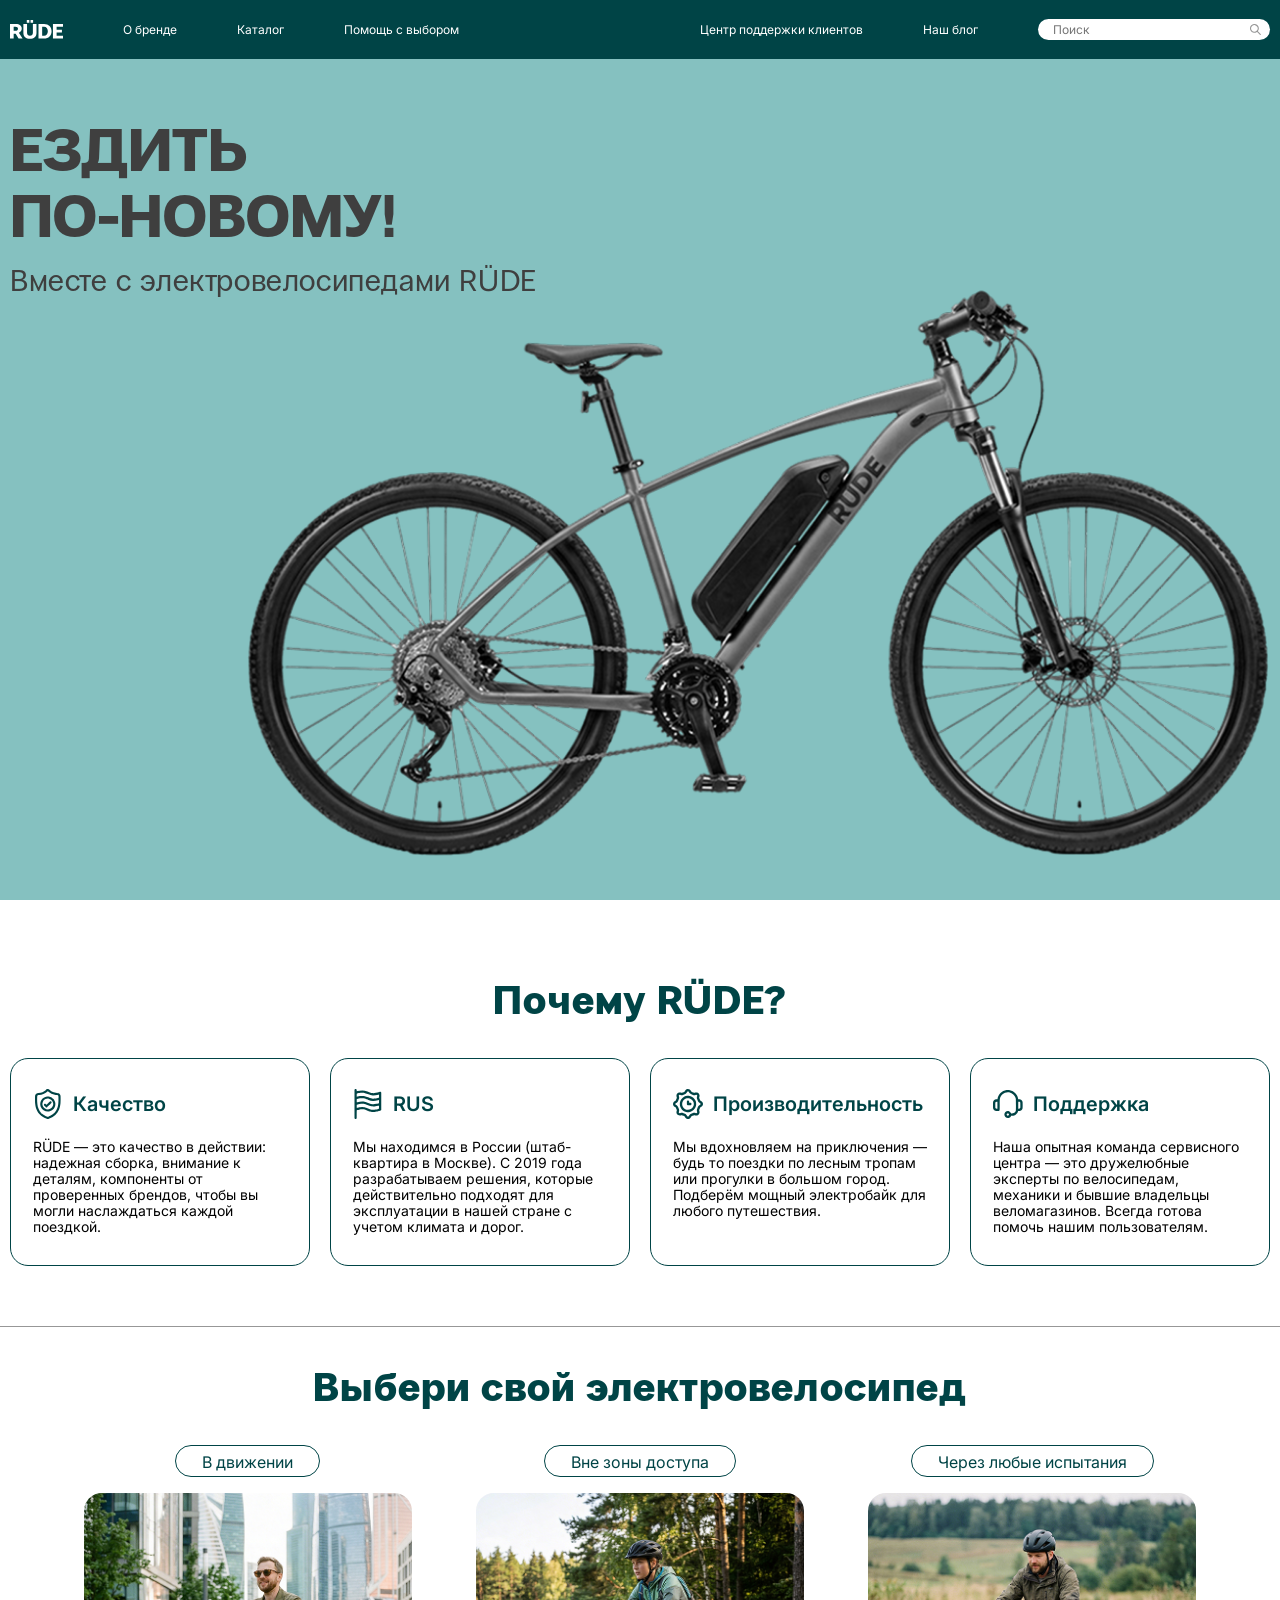
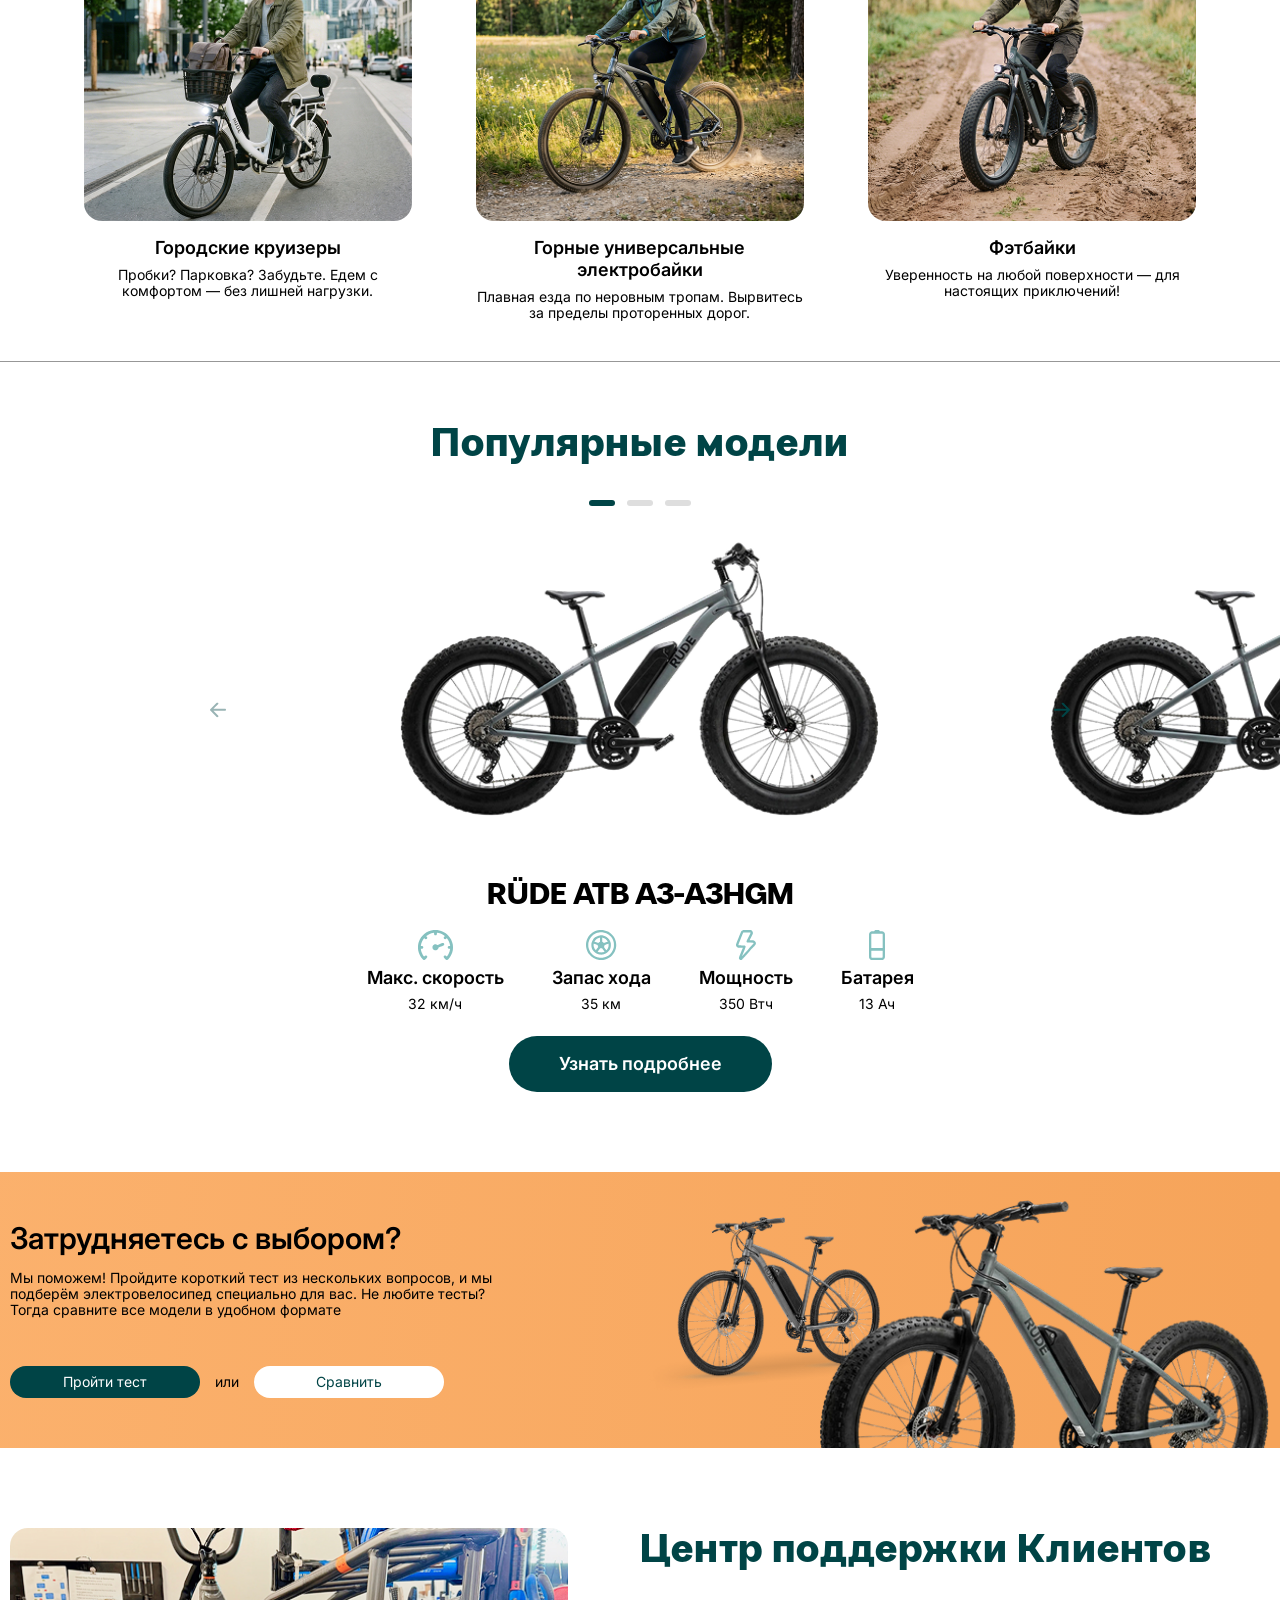
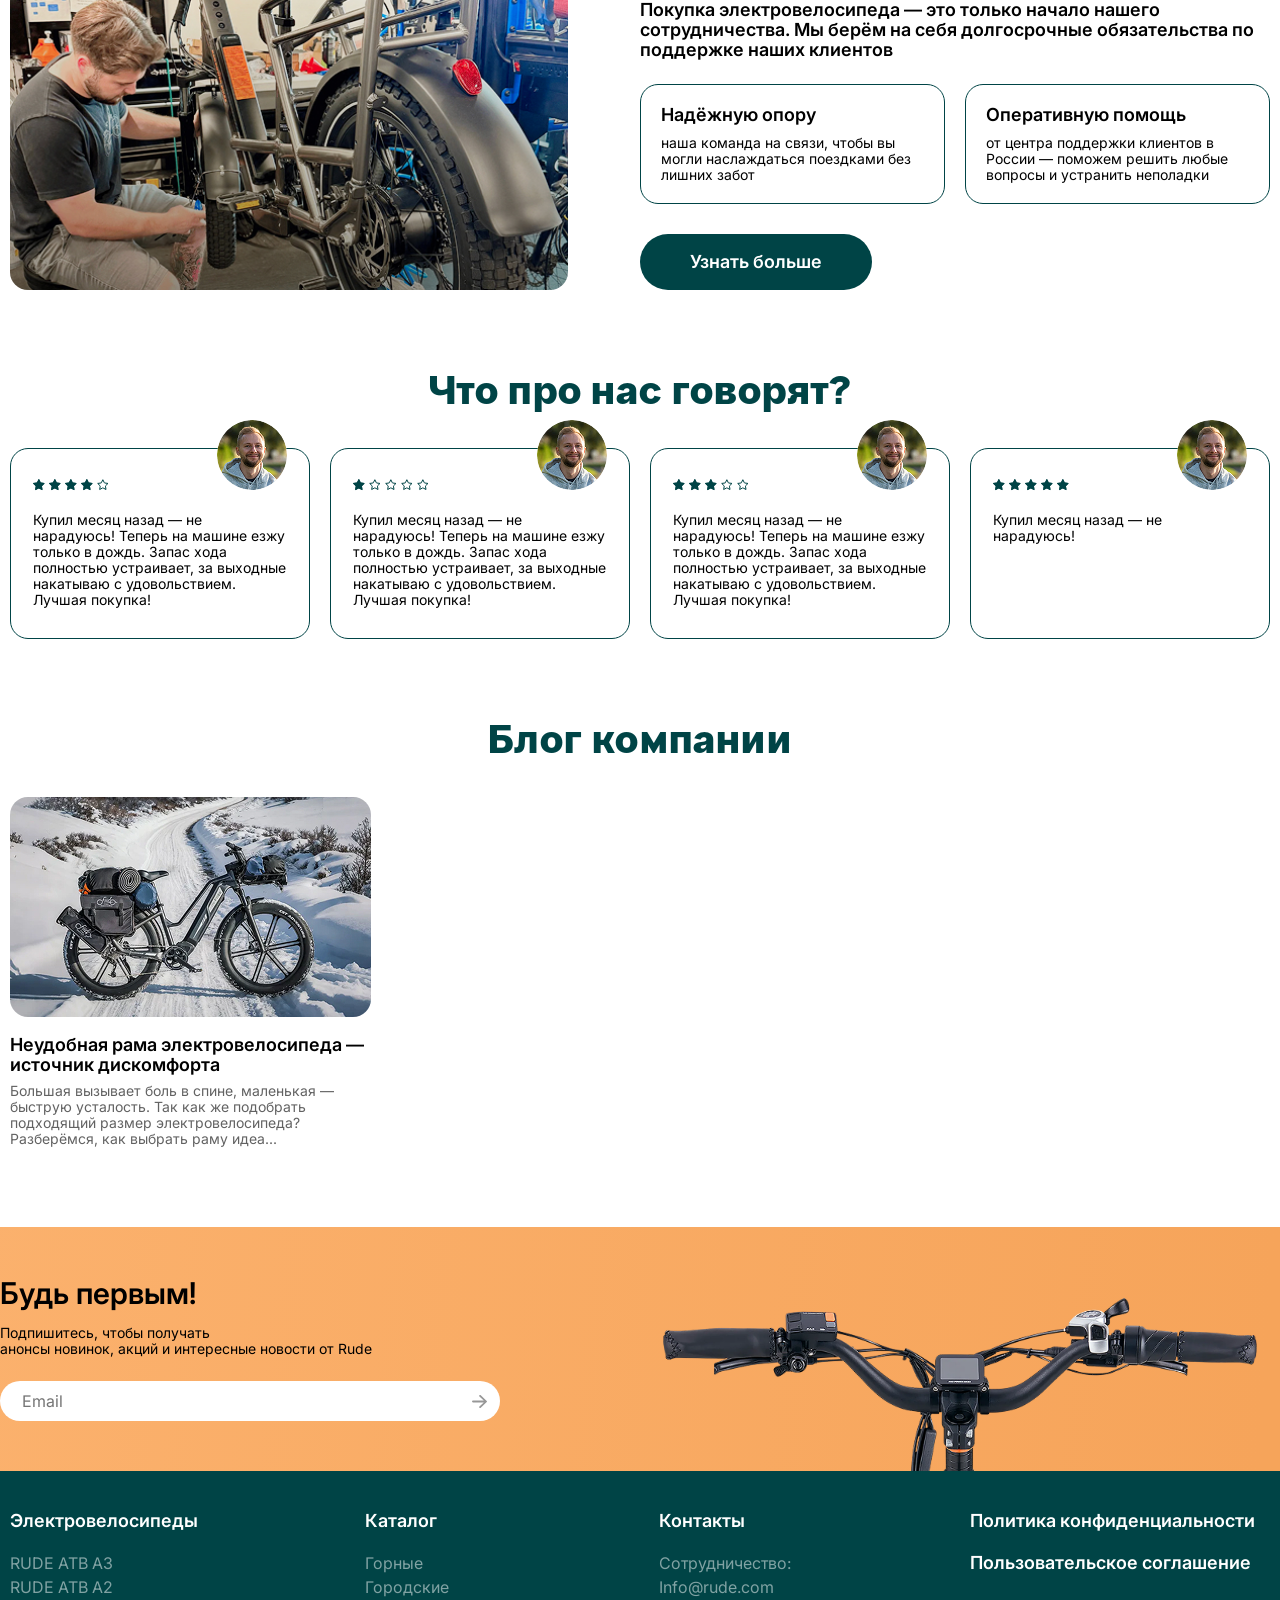
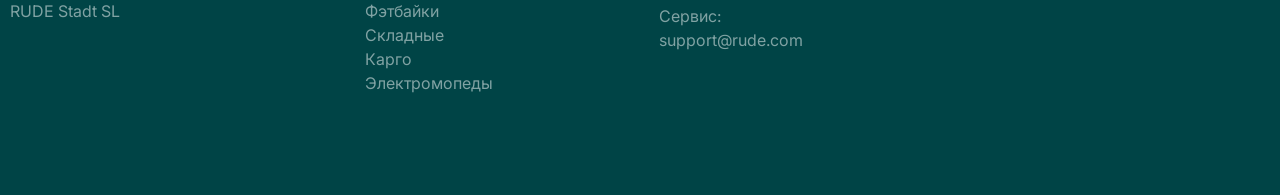
==== commit d0e7d57e: "Add slider" ====
--- a/src/index.html
+++ b/src/index.html
@@ -16,8 +16,7 @@
   </head>
   <body>
     
-  <hea
-  der class="header">
+  <header class="header">
     <div class="header-line">
       <div class="container">
         <nav class="header-left">
@@ -132,41 +131,130 @@
   <section class="bike-selection">
     <div class="container">
       <h2 class="section-title">Популярные модели</h2>
-      <div class="bike-selection-slider">
-        <img src="assets/images/bike-selection-1.png" class="bike-selection-slider-image" alt="">
-
-        <h3 class="second-font">RÜDE ATB A3-A3HGM</h3>
-        <div class="bike-selection-slide-characteristics">
-          <div class="bike-selection-slide-characteristics-item">
-            <svg width="35" height="30" viewBox="0 0 35 30" fill="none" xmlns="http://www.w3.org/2000/svg">
-              <path d="M15.5526 0.100883C18.862 -0.239445 21.9966 0.281126 24.9613 1.66517C26.969 2.6025 28.5366 3.73075 30.1753 5.41403C32.5351 7.83798 34.1264 10.9195 34.7562 14.2822L34.7839 14.4375C35.061 16.0733 35.0753 18.6979 34.8056 20.1644C34.1653 23.6476 32.6574 26.6723 30.3301 29.1321C30.0716 29.4053 29.8365 29.6272 29.6058 29.7763C29.3688 29.9296 29.1213 30.0155 28.8468 29.9944C28.5803 29.9738 28.327 29.8549 28.0697 29.678C27.8121 29.501 27.5267 29.2494 27.1949 28.9324C26.8069 28.5616 26.4969 28.2457 26.2624 27.9695C26.0297 27.6954 25.8586 27.4456 25.7633 27.2058C25.6644 26.957 25.646 26.7151 25.724 26.4756C25.7985 26.247 25.9516 26.0496 26.1373 25.866C26.2965 25.7087 26.4406 25.5704 26.6228 25.5035C26.7631 25.452 26.907 25.4495 27.0581 25.4612L27.2118 25.4765L27.2946 25.4866C27.484 25.5131 27.6485 25.5584 27.827 25.6655C28.0151 25.7782 28.2073 25.9535 28.4677 26.2083L28.8544 26.5866L28.9081 26.5224C29.3919 25.9406 30.2562 24.6045 30.6566 23.8164C31.3824 22.3881 31.9319 20.5517 32.1328 18.8768L32.1464 18.7649H31.7012C31.0957 18.7649 30.5986 18.6744 30.2487 18.4314C29.875 18.1718 29.7201 17.7764 29.7227 17.3018C29.7252 16.8518 29.8604 16.4732 30.2284 16.231C30.5646 16.0098 31.0476 15.9384 31.6478 15.9384H32.1464L32.1328 15.8265C31.8016 13.0655 30.5997 10.206 28.925 8.1823L28.868 8.11329L28.4544 8.49189C28.2714 8.65942 28.0748 8.81939 27.9039 8.94346C27.8186 9.00539 27.7365 9.0606 27.6638 9.10375C27.5987 9.1423 27.5162 9.18636 27.4369 9.206C26.9167 9.33502 26.4175 9.13093 26.0941 8.79078C25.7706 8.4506 25.5934 7.94294 25.7568 7.43411L25.7777 7.37974C25.8019 7.32541 25.8347 7.27189 25.8641 7.22678C25.9079 7.15975 25.963 7.08419 26.0246 7.00536C26.1479 6.84743 26.3053 6.66583 26.4683 6.49689C26.6516 6.30692 26.7571 6.20271 26.8163 6.11857C26.8229 6.10926 26.8271 6.10106 26.8308 6.0949C26.8053 6.06245 26.7407 5.99764 26.5856 5.88419C26.4002 5.7486 26.1357 5.57661 25.7641 5.33093C23.6639 3.94243 21.7495 3.24011 19.0437 2.87056L18.9304 2.85479L18.9067 3.46551C18.89 3.8965 18.8789 4.17781 18.8172 4.38048C18.7429 4.62417 18.5982 4.75317 18.4355 4.89683C18.2951 5.02083 18.1565 5.11821 17.9974 5.18163C17.8365 5.24577 17.6737 5.26755 17.4955 5.26755C17.3173 5.26755 17.1546 5.24573 16.9938 5.18163C16.8347 5.11821 16.6961 5.02083 16.5557 4.89683C16.393 4.75315 16.2483 4.6242 16.174 4.38048C16.1123 4.17781 16.1012 3.89653 16.0845 3.46551L16.0605 2.85479L15.9472 2.87028C14.1676 3.11323 12.4996 3.58668 11.1558 4.22526C10.3491 4.60868 8.78493 5.58143 8.21724 6.05011V6.0504L8.14747 6.10786L8.51158 6.48534C8.67752 6.65734 8.83768 6.84149 8.96298 7.00142C9.02554 7.08126 9.08136 7.1578 9.12569 7.22537C9.16534 7.28581 9.21085 7.36166 9.23416 7.43411H9.23444C9.3978 7.94294 9.22035 8.4506 8.89688 8.79078C8.57342 9.1309 8.0742 9.33531 7.55399 9.20629C7.47472 9.18664 7.3922 9.14231 7.32716 9.10375C7.25439 9.0606 7.17238 9.00539 7.08705 8.94346C6.91611 8.8194 6.71953 8.6594 6.53651 8.49189L6.12296 8.11329L6.06618 8.1823C4.39152 10.206 3.18938 13.0655 2.8581 15.8265L2.84454 15.9384H3.34141C3.95125 15.9384 4.4405 16.0102 4.78035 16.2299C5.15331 16.4711 5.29132 16.8494 5.29135 17.3004C5.29135 17.7733 5.12614 18.1657 4.75352 18.4246C4.40229 18.6687 3.90774 18.7641 3.31063 18.7644L2.84454 18.7647L2.8581 18.8768C2.96959 19.8062 3.31406 21.2981 3.60892 22.1318C4.09991 23.5203 5.1765 25.4292 6.0837 26.5224V26.5227L6.13822 26.5883L6.45883 26.2804C6.92245 25.835 7.32864 25.532 7.72969 25.4511C8.17465 25.3613 8.53723 25.5534 8.86666 25.879C9.05167 26.0619 9.20402 26.2603 9.27483 26.4923C9.34873 26.7343 9.32377 26.9782 9.21947 27.2278C9.11862 27.469 8.94123 27.7219 8.70056 28.0008C8.45807 28.2817 8.13838 28.6035 7.73873 28.9814C7.40642 29.2956 7.12122 29.5452 6.86248 29.7166C6.60271 29.8887 6.34331 29.9997 6.0659 30C5.78507 30.0003 5.534 29.8872 5.29163 29.7104C5.05271 29.5361 4.80017 29.2832 4.51256 28.9693C2.31643 26.572 0.83816 23.6096 0.230218 20.3887C0.0487949 19.4272 3.80303e-07 18.767 0 17.3517C0 15.1968 0.23563 13.7123 0.878785 11.8388C3.06881 5.45933 8.91028 0.784005 15.5526 0.100883ZM8.18589 28.1357C8.14925 28.1739 8.11152 28.2131 8.07233 28.2529C8.15066 28.1733 8.22365 28.0968 8.29182 28.0236L8.18589 28.1357ZM8.56497 27.7134C8.51162 27.7782 8.45355 27.8457 8.3904 27.916L8.48136 27.8129C8.51051 27.7791 8.53826 27.7459 8.56497 27.7134ZM3.24114 26.9075C3.27235 26.9529 3.30438 26.9978 3.33605 27.043C3.2928 26.9813 3.2498 26.9195 3.20724 26.8574L3.24114 26.9075ZM8.98869 26.5492C9.00265 26.5892 9.01357 26.6295 9.02004 26.6706C9.0151 26.6388 9.00779 26.6073 8.99829 26.5762C8.99551 26.5671 8.99186 26.5582 8.98869 26.5492ZM8.93897 26.4354C8.93193 26.4221 8.9245 26.4089 8.91665 26.3956C8.92449 26.4089 8.93194 26.4221 8.93897 26.4354ZM8.72429 26.1466C8.74377 26.1673 8.76253 26.1878 8.78022 26.2083L8.72429 26.1463C8.70482 26.1256 8.68449 26.1048 8.66327 26.0838L8.72429 26.1466ZM8.49463 25.9339C8.53224 25.9634 8.57002 25.9958 8.60819 26.0311L8.55367 25.9824C8.53393 25.9654 8.51424 25.9493 8.49463 25.9339ZM8.30255 25.8089C8.34337 25.8299 8.38395 25.8548 8.42486 25.8829C8.38396 25.8547 8.34336 25.8299 8.30255 25.8089ZM8.12346 25.7401C8.16364 25.7503 8.2035 25.7639 8.24323 25.781C8.22131 25.7716 8.19945 25.7629 8.17741 25.7556C8.15949 25.7497 8.1415 25.7444 8.12346 25.7398V25.7401ZM4.11032 23.9733C4.26769 24.2773 4.43615 24.5818 4.6103 24.8781C4.55226 24.7793 4.49483 24.6796 4.43827 24.5792C4.32524 24.3787 4.21548 24.1759 4.1106 23.9733H4.11032ZM3.22108 21.8789C3.22844 21.9026 3.23603 21.9261 3.2434 21.9493C3.21674 21.8651 3.18992 21.777 3.16317 21.6856L3.22108 21.8789ZM24.8238 12.9799C25.2159 12.9642 25.5473 13.0727 25.8059 13.3284C26.081 13.6004 26.2462 13.9215 26.2548 14.2701C26.2634 14.6186 26.1143 14.9478 25.8534 15.2341C25.8102 15.2815 25.7548 15.3226 25.7054 15.3555C25.6519 15.3912 25.5872 15.4294 25.5138 15.4699C25.367 15.5509 25.1724 15.6476 24.9348 15.7584C24.4588 15.9802 23.7964 16.2651 22.9685 16.6035L20.5697 17.5838L20.5301 17.8291V17.8294C20.3854 18.7235 19.7457 19.5803 18.9053 20.0464L18.8234 20.0903C18.4682 20.2737 17.9653 20.352 17.4924 20.3512C17.0193 20.3503 16.516 20.2702 16.1594 20.0861C15.5646 19.7791 15.0475 19.2686 14.7309 18.6771C14.5462 18.3322 14.4637 17.8359 14.4588 17.3691C14.454 16.9017 14.526 16.4018 14.7018 16.0477C15.5509 14.3373 17.7839 13.762 19.3132 14.8797H19.3135L19.492 15.0104L21.0264 14.3769C21.9528 13.9943 23.0583 13.5317 23.4828 13.349C24.0007 13.1261 24.4445 12.9952 24.8238 12.9799ZM4.936 17.7308C4.94483 17.7054 4.95239 17.6793 4.95944 17.6525C4.9524 17.6793 4.94483 17.7054 4.936 17.7308ZM4.96396 17.6345C4.97072 17.607 4.97712 17.5789 4.98204 17.55C4.97712 17.5789 4.97072 17.607 4.96396 17.6345ZM30.9809 10.9075L30.9656 10.8745C30.9476 10.837 30.9291 10.7997 30.9108 10.7624C30.9345 10.8106 30.9576 10.859 30.9809 10.9075ZM8.97908 26.5224C8.97803 26.5197 8.97734 26.5169 8.97626 26.5142C8.97281 26.5057 8.96875 26.4974 8.96496 26.4889C8.96993 26.5001 8.97469 26.5112 8.97908 26.5224ZM8.961 26.4799C8.95524 26.4674 8.94913 26.4549 8.94264 26.4424C8.94911 26.4549 8.95525 26.4674 8.961 26.4799ZM8.47514 25.919C8.45924 25.907 8.44325 25.8956 8.42741 25.8846C8.44326 25.8956 8.45924 25.907 8.47514 25.919ZM8.30255 25.8089C8.28382 25.7992 8.26511 25.7902 8.24634 25.7821C8.26511 25.7902 8.28382 25.7992 8.30255 25.8089ZM4.98345 17.5404C4.98824 17.5109 4.99213 17.4807 4.99503 17.4497C4.99214 17.4807 4.98824 17.5109 4.98345 17.5404Z" fill="#85C1C0"/>
-            </svg>
-            <h4>Макс. скорость</h4>
-            <p>32 км/ч</p>
-          </div>
-          <div class="bike-selection-slide-characteristics-item">
-            <svg width="31" height="30" viewBox="0 0 31 30" fill="none" xmlns="http://www.w3.org/2000/svg">
-              <path d="M13.8232 0.0500488C16.5343 -0.175687 19.425 0.367685 21.8271 1.55688C22.9209 2.09844 23.2202 2.28169 24.1855 2.99634C30.0289 7.32264 31.9242 15.2228 28.666 21.6868C25.7894 27.3934 19.7146 30.6371 13.3057 29.8938C9.24469 29.4228 5.47646 27.2617 3.01465 23.9915C2.29363 23.0337 2.1096 22.7366 1.56348 21.6526C-0.523303 17.5098 -0.521591 12.4836 1.56836 8.34106C3.93939 3.64182 8.60579 0.484689 13.8232 0.0500488ZM15.0967 29.7473C15.1008 29.7473 15.1053 29.7463 15.1094 29.7463C15.098 29.7463 15.0865 29.7464 15.0752 29.7463C15.0823 29.7464 15.0896 29.7473 15.0967 29.7473ZM20.5049 28.7551C20.5586 28.7346 20.6126 28.7148 20.666 28.6936C20.681 28.6877 20.696 28.681 20.7109 28.675C20.6426 28.7024 20.5737 28.7288 20.5049 28.7551ZM21.3389 28.4075C21.3724 28.3922 21.406 28.3771 21.4395 28.3616C21.4701 28.3474 21.5007 28.332 21.5312 28.3176C21.4673 28.3478 21.4032 28.3782 21.3389 28.4075ZM16.4727 27.9329L16.6289 27.926C16.6785 27.9236 16.7258 27.9203 16.7715 27.9172C16.68 27.9233 16.5815 27.9289 16.4727 27.9329ZM17.2627 2.41528C16.2317 2.23967 14.1645 2.22589 13.1074 2.38794C12.1305 2.53774 10.8783 2.90668 9.93359 3.32349C6.09214 5.01841 3.40381 8.31402 2.48828 12.4553C2.33953 13.1284 2.31836 13.4125 2.31836 15.0032C2.31836 16.5934 2.33953 16.8771 2.48828 17.55C2.8669 19.2627 3.6527 21.0504 4.61133 22.386C5.2666 23.2989 6.75076 24.7713 7.67188 25.4211C9.0193 26.3718 10.8235 27.1511 12.5518 27.5266C13.2314 27.6743 13.5185 27.6956 15.123 27.6956C16.7271 27.6956 17.0139 27.6742 17.6934 27.5266C20.1968 26.9826 22.2511 25.9014 24.0723 24.1702C25.1797 23.1174 25.9902 22.0128 26.6787 20.6165C27.1904 19.5786 27.5093 18.6698 27.7568 17.55C27.9056 16.8771 27.9277 16.5934 27.9277 15.0032C27.9277 13.4125 27.9056 13.1283 27.7568 12.4553C27.3782 10.7426 26.5923 8.95471 25.6338 7.61938C25.3445 7.21639 24.8409 6.64578 24.3076 6.10181C23.8406 5.62539 23.3627 5.18123 23.001 4.89478L22.8535 4.78247C21.1724 3.55131 19.3153 2.76499 17.2627 2.41528ZM15.4443 5.34106C16.0548 5.36242 16.6789 5.41609 17.0723 5.49731C18.9996 5.89564 20.5765 6.7493 22.0137 8.16919C23.4332 9.57188 24.3032 11.1591 24.7207 13.1096C24.8222 13.5843 24.8701 14.3013 24.8701 15.0032C24.8701 15.7048 24.8222 16.4212 24.7207 16.8958C24.3037 18.8438 23.4354 20.4294 22.0146 21.8381C20.5937 23.2468 18.9951 24.1075 17.0312 24.5208C16.5532 24.6213 15.8309 24.6692 15.123 24.6692C14.4151 24.6692 13.692 24.6213 13.2139 24.5208C11.2502 24.1075 9.65236 23.2467 8.23145 21.8381C6.81052 20.4293 5.94247 18.8439 5.52539 16.8958C5.42388 16.4212 5.37502 15.7049 5.375 15.0032C5.375 14.3012 5.42384 13.5843 5.52539 13.1096C5.79629 11.8444 6.25006 10.7602 6.96094 9.67896C7.44248 8.9465 8.43852 7.86805 9.1123 7.35278C10.4542 6.32637 12.1645 5.61089 13.8174 5.38403C14.2102 5.33015 14.834 5.31972 15.4443 5.34106ZM4.4873 22.6438C4.54875 22.7256 4.61594 22.8107 4.6875 22.8987C4.60977 22.8031 4.5374 22.7105 4.47168 22.6223L4.4873 22.6438ZM14.0488 18.4036C13.8638 18.6124 13.5433 19.0507 12.8848 19.9543C12.5229 20.4508 12.1913 20.9092 11.9492 21.2473C11.8393 21.4008 11.7479 21.5295 11.6807 21.6252C11.7601 21.6686 11.8633 21.7206 11.9844 21.7756C12.3019 21.92 12.7167 22.081 13.082 22.1926C13.3951 22.2883 13.5699 22.3344 13.8262 22.3596C14.0929 22.3859 14.4491 22.3889 15.123 22.3889C15.7954 22.3889 16.1515 22.3857 16.418 22.3596C16.6741 22.3345 16.8482 22.2884 17.1582 22.1936C17.4999 22.0891 17.9133 21.9313 18.2402 21.7893C18.3709 21.7325 18.4851 21.68 18.5732 21.635C18.5094 21.5433 18.4246 21.4233 18.3232 21.2815C18.0833 20.946 17.7521 20.4893 17.3877 19.9934C16.734 19.1039 16.4102 18.6653 16.2197 18.4504C16.1737 18.3985 16.1402 18.3647 16.1152 18.343C16.1032 18.3325 16.094 18.3257 16.0879 18.3215L16.0859 18.3206C16.0807 18.3211 16.0725 18.3217 16.0605 18.3235C15.9072 18.3466 15.4846 18.3633 15.124 18.3645C14.9373 18.3651 14.7403 18.3595 14.5732 18.3489C14.4142 18.3388 14.2596 18.3236 14.1699 18.301C14.1643 18.2996 14.1594 18.2981 14.1553 18.2971C14.1385 18.3105 14.1048 18.3405 14.0488 18.4036ZM22.0908 21.3997L22.2129 21.2678C22.227 21.2523 22.2409 21.2365 22.2549 21.2209C22.201 21.2807 22.1466 21.3406 22.0908 21.3997ZM22.292 21.1799C22.305 21.1653 22.3181 21.1506 22.3311 21.136C22.3701 21.0917 22.4092 21.0469 22.4473 21.0022C22.3965 21.0618 22.3446 21.121 22.292 21.1799ZM7.79785 21.0022C7.81547 21.0229 7.83373 21.0431 7.85156 21.0637C7.7952 20.9986 7.73972 20.9333 7.68555 20.8674L7.79785 21.0022ZM3.46973 20.9856C3.47927 21.0042 3.48941 21.0227 3.49902 21.0413C3.46332 20.9724 3.42732 20.9031 3.39258 20.8333L3.46973 20.9856ZM22.5127 13.8372C22.3388 13.8784 22.0858 13.9488 21.7598 14.0461C21.1084 14.2407 20.1794 14.5402 19.04 14.925L18.5713 15.0833L18.5342 15.4182C18.4933 15.7821 18.3699 16.1656 18.1748 16.5569L17.9639 16.9788L18.6348 17.8958C19.053 18.4677 19.6659 19.3021 19.9961 19.7502L20.417 20.3215L20.5645 20.1643C21.3839 19.2909 22.0095 18.2101 22.3711 17.0413C22.4693 16.7238 22.5174 16.5453 22.5439 16.2913C22.5715 16.0275 22.5761 15.68 22.5781 15.0256C22.5794 14.6101 22.5731 14.2573 22.5605 14.0051C22.5572 13.9385 22.5527 13.8794 22.5488 13.8293C22.5374 13.8319 22.5251 13.8342 22.5127 13.8372ZM7.69238 13.8C7.6675 13.9972 7.649 14.3143 7.6377 14.7786C7.61589 15.6783 7.63998 15.9896 7.76367 16.5461C8.06256 17.89 8.76051 19.2073 9.64648 20.1125L9.83984 20.3108L9.91406 20.2131C10.0501 20.0341 10.6585 19.2061 11.2666 18.3713L12.2803 16.9788L12.0645 16.5452C11.8482 16.1113 11.747 15.7854 11.7148 15.3889L11.6885 15.0657L10.7939 14.7825C10.2122 14.5983 9.23031 14.281 8.61133 14.0774C8.30247 13.9758 8.01955 13.8828 7.81348 13.8157C7.77066 13.8017 7.73102 13.7892 7.69531 13.7776C7.69434 13.7847 7.69335 13.7924 7.69238 13.8ZM2.83789 19.5706C2.84318 19.5843 2.84916 19.5978 2.85449 19.6116C2.82828 19.5439 2.80157 19.4765 2.77637 19.4084L2.83789 19.5706ZM22.8174 14.1526C22.8116 13.989 22.8053 13.853 22.7959 13.7522C22.8053 13.853 22.8116 13.9889 22.8174 14.1526ZM16.2373 7.99731C16.2312 8.41219 16.2275 8.98554 16.2275 9.61646V11.7532L16.5898 11.9221C16.9413 12.0852 17.3036 12.3435 17.5859 12.6301L17.8906 12.9387L19.9014 12.2913C20.4944 12.1003 21.0375 11.9234 21.4336 11.7922C21.5986 11.7376 21.7381 11.6908 21.8447 11.6545C21.8429 11.6508 21.8407 11.6467 21.8389 11.6428L21.7607 11.4924C20.7023 9.53024 18.8205 8.14926 16.5586 7.68286C16.445 7.65947 16.337 7.63762 16.2451 7.61938C16.2425 7.72165 16.2395 7.84917 16.2373 7.99731ZM13.626 7.68872C11.4083 8.16622 9.52823 9.55973 8.48438 11.4924C8.45347 11.5497 8.4253 11.6044 8.40137 11.6536C8.50818 11.6897 8.6474 11.7368 8.8125 11.7913C9.20895 11.9221 9.75227 12.0986 10.3457 12.2893L12.3584 12.9358L12.6611 12.6282L12.7695 12.5227C13.0319 12.28 13.3484 12.0645 13.6553 11.9221L14.0176 11.7532V9.61646C14.0176 8.72018 14.0126 8.15106 13.998 7.80786C13.9948 7.73046 13.9912 7.66646 13.9873 7.6145C13.8835 7.63473 13.7554 7.66088 13.626 7.68872ZM24.2783 12.3899C24.2691 12.3587 24.2604 12.3272 24.251 12.2961C24.2475 12.2848 24.2437 12.2733 24.2402 12.262C24.2533 12.3043 24.2657 12.3472 24.2783 12.3899ZM3.10645 9.76294C3.09616 9.78607 3.08632 9.81004 3.07617 9.83325C3.11247 9.75033 3.14961 9.66715 3.1875 9.58521L3.10645 9.76294ZM7.60352 9.23364C7.51981 9.33695 7.44081 9.4386 7.36816 9.53638C7.46378 9.40769 7.57075 9.27235 7.68457 9.13501C7.65719 9.16802 7.63 9.20095 7.60352 9.23364ZM22.71 9.32544C22.6964 9.30812 22.6826 9.29093 22.6689 9.27368C22.6437 9.24184 22.6176 9.21059 22.5918 9.17896C22.6315 9.22773 22.6714 9.27617 22.71 9.32544ZM22.3594 8.90356C22.3498 8.89267 22.3407 8.88123 22.3311 8.87036C22.292 8.82618 22.252 8.78233 22.2119 8.73853L22.3594 8.90356Z" fill="#85C1C0"/>
-            </svg>
-            <h4>Запас хода</h4>
-            <p>35 км</p>
-          </div>
-          <div class="bike-selection-slide-characteristics-item">
-            <svg width="20" height="30" viewBox="0 0 20 30" fill="none" xmlns="http://www.w3.org/2000/svg">
-              <path fill-rule="evenodd" clip-rule="evenodd" d="M10.7953 0.000238568C11.665 -0.00155365 12.5359 0.0067364 13.2279 0.0256292C13.5737 0.0350722 13.877 0.047776 14.1137 0.0627386C14.3399 0.0770449 14.5319 0.0946435 14.6361 0.122309C15.5636 0.368632 16.2272 0.914516 16.6283 1.76684C16.7224 1.96676 16.7863 2.1329 16.8236 2.32739C16.8601 2.51758 16.8695 2.72439 16.8695 3.00317V3.73071L16.8432 3.78442L15.1449 7.17602C14.6779 8.1085 14.2534 8.96095 13.9457 9.58227C13.8077 9.86092 13.6929 10.0929 13.6088 10.2649C13.6597 10.2663 13.7158 10.2676 13.7758 10.2688C14.1128 10.2757 14.5788 10.2805 15.0922 10.2805C17.0808 10.2805 17.6665 10.3344 18.306 10.6526C19.1461 11.0707 19.7437 11.9665 19.9018 12.9885C19.9413 13.2452 19.8952 13.6018 19.8158 13.927C19.7356 14.2553 19.6092 14.6001 19.4555 14.8313C19.4223 14.8812 19.3392 14.9814 19.2309 15.1086C19.117 15.2424 18.9616 15.4216 18.7709 15.6389C18.3892 16.0739 17.8639 16.6648 17.2435 17.3586C16.0025 18.7465 14.379 20.5482 12.7553 22.3401C11.1316 24.132 9.50706 25.9146 8.26601 27.2659C7.64563 27.9413 7.12039 28.5097 6.73867 28.9172C6.54795 29.1208 6.3928 29.2858 6.2787 29.4036C6.22194 29.4622 6.17398 29.51 6.1371 29.5461C6.10692 29.5757 6.06808 29.6137 6.03652 29.636C4.99777 30.367 3.61124 29.9534 3.07558 28.7854C3.00063 28.6219 2.92282 28.4562 2.91152 28.2239C2.90069 28.0006 2.95167 27.7349 3.06972 27.3498C3.3058 26.5799 3.85042 25.2208 4.92324 22.5452C5.47464 21.17 5.97586 19.9149 6.33925 19.0012C6.52095 18.5444 6.66824 18.1727 6.76992 17.9143C6.78236 17.8827 6.79403 17.8526 6.80507 17.8245C6.70051 17.8205 6.5732 17.8156 6.42812 17.8118C5.98111 17.8 5.3637 17.7893 4.68398 17.7825C3.49088 17.7705 2.85776 17.7629 2.4789 17.7346C2.28743 17.7203 2.14844 17.7008 2.0287 17.6682C1.90663 17.6349 1.81422 17.5903 1.71913 17.5432C1.10037 17.2365 0.664409 16.8265 0.35097 16.2473L0.290423 16.1291C0.172426 15.8903 0.0933724 15.7122 0.049212 15.5178C0.00515872 15.3238 -0.00192136 15.1269 0.000383854 14.8567C0.00172988 14.6993 0.00427786 14.5614 0.0501885 14.3508C0.0943809 14.1483 0.178055 13.8817 0.334368 13.4553C0.647662 12.6007 1.26846 11.0563 2.49941 7.99731C3.18029 6.30537 3.81707 4.73395 4.29335 3.56567C4.53134 2.98191 4.72944 2.49839 4.87343 2.15063C5.01341 1.81258 5.10853 1.58593 5.13613 1.53247C5.46713 0.893845 6.20182 0.33964 6.95351 0.137934C7.05782 0.109964 7.24948 0.0916525 7.47597 0.0764104C7.71294 0.0604689 8.01667 0.0462653 8.36269 0.0353948C9.05502 0.0136488 9.9257 0.00203305 10.7953 0.000238568ZM3.99355 29.4768C4.1863 29.5993 4.3974 29.6835 4.61757 29.7219C4.73898 29.7431 4.8627 29.7514 4.98671 29.7454C4.92469 29.7484 4.86279 29.7473 4.80117 29.7434C4.51612 29.7256 4.23945 29.633 3.99355 29.4768ZM19.0385 14.9446C17.3494 16.9286 6.24343 29.1771 5.89101 29.4289C5.60917 29.6273 5.29686 29.7302 4.98671 29.7454C5.29695 29.7303 5.60908 29.6283 5.89101 29.4299C5.93681 29.3977 6.1742 29.1519 6.55507 28.7454C7.69765 27.5256 10.1325 24.8586 12.5678 22.1711C15.8148 18.5878 19.062 14.9673 19.2455 14.6916L19.0385 14.9446ZM3.53456 29.0598C3.60977 29.1569 3.69225 29.245 3.78163 29.3225C3.69222 29.245 3.6098 29.1569 3.53456 29.0598ZM9.41054 16.803C8.97878 18.0498 5.51572 26.8633 5.21718 27.4563C5.21441 27.4618 5.21409 27.4646 5.21523 27.4661C5.21479 27.4643 5.21486 27.4609 5.21718 27.4563C5.51636 26.8616 8.97796 18.0528 9.41054 16.8039V16.803ZM7.34316 2.5393C7.34573 2.5369 7.33129 2.55183 7.29726 2.60864C7.26552 2.66163 7.22482 2.7385 7.17226 2.84594C7.06721 3.06069 6.92261 3.38395 6.72206 3.85668C6.3213 4.8014 5.70197 6.32796 4.73476 8.7434C3.4267 12.0102 2.78874 13.6 2.52577 14.426C2.39152 14.8478 2.3709 15.0251 2.38222 15.1106C2.38882 15.1603 2.39748 15.1711 2.51015 15.2834C2.5303 15.3035 2.53389 15.3067 2.56386 15.3157C2.61483 15.3308 2.71392 15.3472 2.92519 15.3606C3.34347 15.3871 4.11862 15.3985 5.6332 15.4182C6.99222 15.4359 7.78842 15.4514 8.27187 15.4768C8.74087 15.5014 8.96354 15.5361 9.13027 15.6272C9.50589 15.8325 9.70638 16.2191 9.70644 16.6594C9.70643 16.698 9.69763 16.7327 9.69667 16.7366C9.69327 16.7501 9.68922 16.7647 9.68495 16.7786C9.67624 16.8069 9.66355 16.8434 9.64882 16.886C9.61917 16.9716 9.5759 17.0905 9.52187 17.2366C9.41358 17.5293 9.25886 17.9374 9.07265 18.4231C8.69995 19.3951 8.19974 20.6805 7.68984 21.9797C7.17994 23.2789 6.65994 24.5927 6.24745 25.6213C6.14194 25.8844 6.04274 26.1302 5.95253 26.3528C7.05689 25.1443 9.33147 22.6279 11.5795 20.1311C13.0707 18.4748 14.5478 16.8308 15.6566 15.5911C16.2109 14.9714 16.6731 14.4527 16.9994 14.0842C17.1626 13.9 17.2911 13.7531 17.3803 13.6506C17.4249 13.5992 17.4596 13.56 17.4828 13.5325C17.4909 13.5229 17.4966 13.5148 17.5014 13.509C17.5932 13.324 17.5672 13.0948 17.3783 12.884L17.2133 12.6995L11.1283 12.6184L10.8158 12.2698C10.7159 12.1583 10.5806 12.017 10.5375 11.802C10.4959 11.5936 10.5459 11.3545 10.6586 11.0432C10.8855 10.4162 11.4457 9.29854 12.5434 7.10766C13.2286 5.74003 13.7291 4.72013 14.058 4.02075C14.2226 3.67078 14.3435 3.40348 14.4223 3.21411C14.4617 3.11924 14.4898 3.04685 14.5072 2.99536C14.5178 2.96398 14.5223 2.94744 14.5238 2.94164C14.5224 2.80246 14.4981 2.71624 14.4633 2.65649C14.4284 2.5966 14.368 2.53836 14.2523 2.47875C14.2401 2.47247 14.2006 2.45663 14.0863 2.44164C13.9734 2.42686 13.8057 2.41433 13.5482 2.40551C13.0336 2.3879 12.1891 2.38305 10.7699 2.38305H7.51015L7.34316 2.5393ZM2.28554 17.4602C2.41393 17.4779 2.58276 17.4912 2.82656 17.5002C2.58281 17.4912 2.41394 17.4779 2.28554 17.4602ZM1.05312 16.7747C1.13388 16.8545 1.22129 16.9279 1.31386 16.9983C1.22127 16.9279 1.1339 16.8545 1.05312 16.7747ZM9.38808 16.2844C9.41711 16.36 9.43773 16.4413 9.44765 16.5276C9.43272 16.3984 9.3954 16.2799 9.33827 16.176L9.38808 16.2844ZM7.24941 15.6956C7.68985 15.7047 8.01473 15.715 8.2582 15.7278C8.01471 15.715 7.68981 15.7047 7.24941 15.6956ZM2.20253 14.6282C2.11398 14.9588 2.11072 15.1259 2.15761 15.2414C2.11094 15.126 2.11429 14.9589 2.20253 14.6291V14.6282ZM19.5062 14.1018C19.4584 14.2553 19.4015 14.4009 19.3402 14.5247L19.4281 14.3245C19.4558 14.2533 19.4823 14.1786 19.5062 14.1018ZM4.50038 8.64965C3.35824 11.5021 2.72334 13.0852 2.4037 13.9973L2.56093 13.5637C2.6791 13.245 2.82474 12.8644 3.00331 12.4084C3.3607 11.4959 3.84865 10.2807 4.50136 8.65063L4.50038 8.64965ZM19.5775 12.675C19.6084 12.7896 19.6333 12.9072 19.6518 13.0266C19.6598 13.0785 19.6646 13.1374 19.6644 13.2014C19.6646 13.1374 19.6608 13.0785 19.6527 13.0266C19.6435 12.9668 19.6329 12.9075 19.6205 12.8489C19.6082 12.7906 19.5938 12.733 19.5785 12.676L19.5775 12.675ZM17.3266 12.4495V12.4485L14.2846 12.4075L11.2816 12.3674L17.3266 12.4495ZM18.89 11.4075C18.9298 11.4505 18.968 11.4953 19.0053 11.5413C18.968 11.4953 18.9298 11.4505 18.89 11.4075ZM18.643 11.1731C18.6887 11.2111 18.7334 11.2507 18.7768 11.2922C18.7334 11.2507 18.6887 11.2111 18.643 11.1731ZM18.3324 10.9534C18.3781 10.9803 18.4233 11.0082 18.4672 11.0383C18.4233 11.0082 18.3781 10.9803 18.3324 10.9534ZM17.7465 10.7024C17.7662 10.708 17.7849 10.716 17.8041 10.7219C17.7068 10.6917 17.6034 10.6635 17.4867 10.6418L17.7465 10.7024ZM16.7807 10.5647C16.9273 10.5734 17.0584 10.5837 17.1771 10.5969L16.8012 10.5657C16.7944 10.5653 16.7875 10.5651 16.7807 10.5647ZM14.9184 7.06274H14.9193H14.9184ZM7.08046 2.47875H7.08144H7.08046ZM14.6986 2.56762C14.7198 2.61075 14.7374 2.65663 14.7494 2.70727C14.7374 2.65662 14.7198 2.61075 14.6986 2.56762ZM16.516 2.15356C16.5689 2.30728 16.5967 2.4519 16.6088 2.6477L16.5961 2.50414C16.5809 2.37591 16.5552 2.26733 16.516 2.15356ZM14.5541 2.37817V2.37719V2.37817ZM15.9965 1.23657C16.0435 1.29243 16.0882 1.35078 16.1312 1.41137C16.0882 1.35079 16.0435 1.29243 15.9965 1.23657ZM15.3803 0.70727C15.4137 0.72784 15.4466 0.748848 15.4789 0.770746C15.4466 0.748854 15.4137 0.727833 15.3803 0.70727ZM14.8803 0.464106C14.9798 0.501109 15.0757 0.541594 15.1674 0.587153C15.0757 0.54161 14.9798 0.501094 14.8803 0.464106ZM10.7953 0.253168C12.1117 0.25045 13.4278 0.270594 14.1195 0.315668C13.4277 0.270623 12.1115 0.250411 10.7953 0.253168Z" fill="#85C1C0"/>
-            </svg>
-            <h4>Мощность</h4>
-            <p>350 Втч</p>
-          </div>
-          <div class="bike-selection-slide-characteristics-item">
-            <svg width="16" height="30" viewBox="0 0 16 30" fill="none" xmlns="http://www.w3.org/2000/svg">
-              <path d="M7.9319 2.91503e-05C8.32098 -0.000429134 8.70268 0.00453687 9.00497 0.01347C9.15583 0.0179301 9.28993 0.0237092 9.3961 0.0300126C9.48675 0.035398 9.59657 0.0433331 9.67281 0.0594791C9.84699 0.0964057 10.0033 0.183965 10.1244 0.268846C10.2516 0.358004 10.3731 0.46759 10.4798 0.582638C10.6424 0.758153 10.8237 1.00638 10.9127 1.27381L11.9833 1.2981C13.2899 1.32808 13.5815 1.34503 14.0659 1.54418C15.0391 1.94421 15.7221 2.85407 15.9122 3.94182C15.922 3.99852 15.9262 4.07235 15.9288 4.12275C15.932 4.18687 15.935 4.26983 15.9379 4.36779C15.9435 4.5644 15.9487 4.83367 15.9535 5.16338C15.9631 5.82366 15.971 6.73521 15.9777 7.81278C15.991 9.96868 15.9987 12.7961 15.9999 15.6245C16.001 18.4528 15.9959 21.2844 15.9842 23.4491C15.9784 24.5311 15.9707 25.4482 15.9615 26.1151C15.957 26.448 15.9519 26.7207 15.9464 26.921C15.9415 27.0992 15.9356 27.267 15.9227 27.3501C15.7623 28.3872 15.1183 29.3011 14.2096 29.7524L13.7106 30H2.27874L2.17188 29.9468L1.77975 29.7503C0.909549 29.3153 0.226987 28.3851 0.0711002 27.4106L0.0625317 27.3356C0.0555185 27.2467 0.0520897 27.1203 0.048923 26.9929C0.0440627 26.7972 0.03939 26.5282 0.0353143 26.1983C0.0271537 25.5377 0.0204701 24.6246 0.0151532 23.5443C0.00451606 21.3827 -0.000453294 18.5465 3.24164e-05 15.7103C0.000518417 12.8741 0.00629341 10.0364 0.0176733 7.87171C0.0233622 6.78967 0.0304521 5.87441 0.0388425 5.21146C0.0430335 4.88039 0.0480268 4.61029 0.0529552 4.41328C0.0572865 4.24019 0.0619558 4.07389 0.0741243 3.99455C0.242812 2.89511 0.952813 1.94451 1.94154 1.53746L2.1109 1.47335C2.49965 1.34143 2.88157 1.32427 3.99948 1.29862L5.09322 1.27329C5.25325 0.78666 5.56616 0.411105 6.02315 0.191303C6.40302 0.00878433 6.77652 0.00140055 7.9319 2.91503e-05ZM1.94305 27.5202C1.96609 27.5632 1.99152 27.6041 2.01866 27.6432C1.978 27.5846 1.9417 27.5214 1.91029 27.454L1.94305 27.5202ZM2.31251 20.7661C2.31477 23.321 2.31844 24.325 2.32914 25.4022C2.33712 26.2048 2.34837 26.6779 2.36341 26.9618C2.37096 27.1042 2.37873 27.1875 2.38559 27.2353C2.38628 27.2401 2.38701 27.2446 2.38761 27.2482C2.4819 27.435 2.64131 27.5668 2.90272 27.6261C2.88832 27.6229 2.91312 27.6282 3.01764 27.6349C3.10702 27.6407 3.22865 27.6462 3.37953 27.6515C3.68067 27.6619 4.08743 27.6707 4.56601 27.6778C5.52269 27.692 6.75824 27.699 7.9949 27.699C9.23169 27.699 10.4676 27.692 11.4243 27.6778C11.903 27.6707 12.3096 27.662 12.6108 27.6515C12.7617 27.6462 12.8833 27.6407 12.9727 27.6349C13.0777 27.6282 13.102 27.6227 13.0871 27.6261C13.3533 27.5657 13.5339 27.4046 13.6082 27.2503C13.6097 27.2388 13.6124 27.2222 13.6143 27.2002C13.6212 27.1214 13.6281 27.0003 13.6345 26.8212C13.6471 26.4638 13.6566 25.9024 13.6637 25.0439C13.6728 23.9442 13.6768 23.0151 13.6793 20.7661H2.31251ZM1.8609 27.1805C1.86994 27.2864 1.88001 27.354 1.89164 27.3997L1.87552 27.3129C1.87036 27.277 1.86543 27.2336 1.8609 27.1805ZM14.1672 26.1285C14.1572 26.7314 14.1438 27.0765 14.1269 27.2596C14.1437 27.0766 14.1572 26.7318 14.1672 26.1296V26.1285ZM2.76462 3.73555L2.63357 3.82964C2.61092 3.84592 2.56192 3.89049 2.50605 3.95888C2.45064 4.02675 2.414 4.08668 2.3997 4.11758C2.39747 4.12179 2.38227 4.12725 2.36644 4.31661C2.34852 4.53115 2.33553 4.91825 2.32662 5.67C2.30891 7.16534 2.30866 10.0382 2.30948 15.702C2.30959 16.5241 2.31073 17.2883 2.31099 17.9984H13.6808C13.6811 17.2782 13.6823 16.5044 13.6823 15.6736V4.30213L13.575 4.08656C13.5091 3.95487 13.4325 3.87509 13.3099 3.80637L13.1128 3.69626L2.76462 3.73555ZM1.88711 4.02091C1.83352 4.24514 1.81041 4.79172 1.80042 7.06836C1.80544 5.93014 1.8138 5.22438 1.82763 4.77515C1.83454 4.55048 1.84294 4.39 1.85283 4.27163C1.86274 4.15328 1.8737 4.07697 1.88711 4.02091ZM2.26412 1.97894C2.22131 1.99379 2.17852 2.01006 2.13358 2.02856C2.03225 2.07029 1.9344 2.11954 1.84023 2.17486L1.98439 2.0968C2.03324 2.07251 2.08299 2.04939 2.13358 2.02856C2.22356 1.99151 2.30465 1.9626 2.39567 1.93913L2.26412 1.97894Z" fill="#85C1C0"/>
-            </svg>
-            <h4>Батарея</h4>
-            <p>13 Ач</p>
-          </div>
-        </div>
-        <a href="#" class="button">Узнать подробнее</a>
+    </div>
+    <div class="bike-selection-slider-buttons"></div>
+    <div class="bike-selection-slider">
+      <div class="bike-selection-slider-arrows">
+        <button class="bike-selection-slider-arrow-prev" aria-label="Предыдущий слайд">
+          <svg width="16" height="15" viewBox="0 0 16 15" fill="none" xmlns="http://www.w3.org/2000/svg">
+            <path d="M8.07129 0.292744C7.68086 -0.0976811 7.04778 -0.0974836 6.65723 0.292744L0.292968 6.657C-0.0975558 7.04753 -0.0975558 7.68054 0.292968 8.07106L6.65723 14.4353C7.04777 14.8255 7.68086 14.8257 8.07129 14.4353C8.46171 14.0449 8.46152 13.4118 8.07129 13.0213L3.41406 8.36403L15 8.36403C15.5523 8.36403 16 7.91632 16 7.36403C16 6.81175 15.5523 6.36403 15 6.36403L3.41406 6.36403L8.07129 1.70681C8.46152 1.31626 8.46171 0.68317 8.07129 0.292744Z" fill="#004446"/>
+          </svg>
+        </button>
+        <button class="bike-selection-slider-arrow-next" aria-label="Следующий слайд">
+          <svg width="16" height="15" viewBox="0 0 16 15" fill="none" xmlns="http://www.w3.org/2000/svg">
+            <path d="M7.92871 0.292744C8.31914 -0.0976811 8.95222 -0.0974836 9.34277 0.292744L15.707 6.657C16.0976 7.04753 16.0976 7.68054 15.707 8.07106L9.34277 14.4353C8.95223 14.8255 8.31914 14.8257 7.92871 14.4353C7.53829 14.0449 7.53848 13.4118 7.92871 13.0213L12.5859 8.36403L1 8.36403C0.447716 8.36403 6.92067e-07 7.91632 6.43784e-07 7.36403C5.95502e-07 6.81175 0.447716 6.36403 1 6.36403L12.5859 6.36403L7.92871 1.70681C7.53848 1.31626 7.53829 0.68317 7.92871 0.292744Z" fill="#004446"/>
+          </svg>
+        </button>
+      </div>
+      <div class="bike-selection-slider-wrapper">
+        <div class="bike-selection-slider-item">
+          <img src="assets/images/bike-selection-1.png" class="bike-selection-slider-image" alt="">
+
+          <h3 class="second-font">RÜDE ATB A3-A3HGM</h3>
+          <div class="bike-selection-slide-characteristics">
+            <div class="bike-selection-slide-characteristics-item">
+              <svg width="35" height="30" viewBox="0 0 35 30" fill="none" xmlns="http://www.w3.org/2000/svg">
+                <path d="M15.5526 0.100883C18.862 -0.239445 21.9966 0.281126 24.9613 1.66517C26.969 2.6025 28.5366 3.73075 30.1753 5.41403C32.5351 7.83798 34.1264 10.9195 34.7562 14.2822L34.7839 14.4375C35.061 16.0733 35.0753 18.6979 34.8056 20.1644C34.1653 23.6476 32.6574 26.6723 30.3301 29.1321C30.0716 29.4053 29.8365 29.6272 29.6058 29.7763C29.3688 29.9296 29.1213 30.0155 28.8468 29.9944C28.5803 29.9738 28.327 29.8549 28.0697 29.678C27.8121 29.501 27.5267 29.2494 27.1949 28.9324C26.8069 28.5616 26.4969 28.2457 26.2624 27.9695C26.0297 27.6954 25.8586 27.4456 25.7633 27.2058C25.6644 26.957 25.646 26.7151 25.724 26.4756C25.7985 26.247 25.9516 26.0496 26.1373 25.866C26.2965 25.7087 26.4406 25.5704 26.6228 25.5035C26.7631 25.452 26.907 25.4495 27.0581 25.4612L27.2118 25.4765L27.2946 25.4866C27.484 25.5131 27.6485 25.5584 27.827 25.6655C28.0151 25.7782 28.2073 25.9535 28.4677 26.2083L28.8544 26.5866L28.9081 26.5224C29.3919 25.9406 30.2562 24.6045 30.6566 23.8164C31.3824 22.3881 31.9319 20.5517 32.1328 18.8768L32.1464 18.7649H31.7012C31.0957 18.7649 30.5986 18.6744 30.2487 18.4314C29.875 18.1718 29.7201 17.7764 29.7227 17.3018C29.7252 16.8518 29.8604 16.4732 30.2284 16.231C30.5646 16.0098 31.0476 15.9384 31.6478 15.9384H32.1464L32.1328 15.8265C31.8016 13.0655 30.5997 10.206 28.925 8.1823L28.868 8.11329L28.4544 8.49189C28.2714 8.65942 28.0748 8.81939 27.9039 8.94346C27.8186 9.00539 27.7365 9.0606 27.6638 9.10375C27.5987 9.1423 27.5162 9.18636 27.4369 9.206C26.9167 9.33502 26.4175 9.13093 26.0941 8.79078C25.7706 8.4506 25.5934 7.94294 25.7568 7.43411L25.7777 7.37974C25.8019 7.32541 25.8347 7.27189 25.8641 7.22678C25.9079 7.15975 25.963 7.08419 26.0246 7.00536C26.1479 6.84743 26.3053 6.66583 26.4683 6.49689C26.6516 6.30692 26.7571 6.20271 26.8163 6.11857C26.8229 6.10926 26.8271 6.10106 26.8308 6.0949C26.8053 6.06245 26.7407 5.99764 26.5856 5.88419C26.4002 5.7486 26.1357 5.57661 25.7641 5.33093C23.6639 3.94243 21.7495 3.24011 19.0437 2.87056L18.9304 2.85479L18.9067 3.46551C18.89 3.8965 18.8789 4.17781 18.8172 4.38048C18.7429 4.62417 18.5982 4.75317 18.4355 4.89683C18.2951 5.02083 18.1565 5.11821 17.9974 5.18163C17.8365 5.24577 17.6737 5.26755 17.4955 5.26755C17.3173 5.26755 17.1546 5.24573 16.9938 5.18163C16.8347 5.11821 16.6961 5.02083 16.5557 4.89683C16.393 4.75315 16.2483 4.6242 16.174 4.38048C16.1123 4.17781 16.1012 3.89653 16.0845 3.46551L16.0605 2.85479L15.9472 2.87028C14.1676 3.11323 12.4996 3.58668 11.1558 4.22526C10.3491 4.60868 8.78493 5.58143 8.21724 6.05011V6.0504L8.14747 6.10786L8.51158 6.48534C8.67752 6.65734 8.83768 6.84149 8.96298 7.00142C9.02554 7.08126 9.08136 7.1578 9.12569 7.22537C9.16534 7.28581 9.21085 7.36166 9.23416 7.43411H9.23444C9.3978 7.94294 9.22035 8.4506 8.89688 8.79078C8.57342 9.1309 8.0742 9.33531 7.55399 9.20629C7.47472 9.18664 7.3922 9.14231 7.32716 9.10375C7.25439 9.0606 7.17238 9.00539 7.08705 8.94346C6.91611 8.8194 6.71953 8.6594 6.53651 8.49189L6.12296 8.11329L6.06618 8.1823C4.39152 10.206 3.18938 13.0655 2.8581 15.8265L2.84454 15.9384H3.34141C3.95125 15.9384 4.4405 16.0102 4.78035 16.2299C5.15331 16.4711 5.29132 16.8494 5.29135 17.3004C5.29135 17.7733 5.12614 18.1657 4.75352 18.4246C4.40229 18.6687 3.90774 18.7641 3.31063 18.7644L2.84454 18.7647L2.8581 18.8768C2.96959 19.8062 3.31406 21.2981 3.60892 22.1318C4.09991 23.5203 5.1765 25.4292 6.0837 26.5224V26.5227L6.13822 26.5883L6.45883 26.2804C6.92245 25.835 7.32864 25.532 7.72969 25.4511C8.17465 25.3613 8.53723 25.5534 8.86666 25.879C9.05167 26.0619 9.20402 26.2603 9.27483 26.4923C9.34873 26.7343 9.32377 26.9782 9.21947 27.2278C9.11862 27.469 8.94123 27.7219 8.70056 28.0008C8.45807 28.2817 8.13838 28.6035 7.73873 28.9814C7.40642 29.2956 7.12122 29.5452 6.86248 29.7166C6.60271 29.8887 6.34331 29.9997 6.0659 30C5.78507 30.0003 5.534 29.8872 5.29163 29.7104C5.05271 29.5361 4.80017 29.2832 4.51256 28.9693C2.31643 26.572 0.83816 23.6096 0.230218 20.3887C0.0487949 19.4272 3.80303e-07 18.767 0 17.3517C0 15.1968 0.23563 13.7123 0.878785 11.8388C3.06881 5.45933 8.91028 0.784005 15.5526 0.100883ZM8.18589 28.1357C8.14925 28.1739 8.11152 28.2131 8.07233 28.2529C8.15066 28.1733 8.22365 28.0968 8.29182 28.0236L8.18589 28.1357ZM8.56497 27.7134C8.51162 27.7782 8.45355 27.8457 8.3904 27.916L8.48136 27.8129C8.51051 27.7791 8.53826 27.7459 8.56497 27.7134ZM3.24114 26.9075C3.27235 26.9529 3.30438 26.9978 3.33605 27.043C3.2928 26.9813 3.2498 26.9195 3.20724 26.8574L3.24114 26.9075ZM8.98869 26.5492C9.00265 26.5892 9.01357 26.6295 9.02004 26.6706C9.0151 26.6388 9.00779 26.6073 8.99829 26.5762C8.99551 26.5671 8.99186 26.5582 8.98869 26.5492ZM8.93897 26.4354C8.93193 26.4221 8.9245 26.4089 8.91665 26.3956C8.92449 26.4089 8.93194 26.4221 8.93897 26.4354ZM8.72429 26.1466C8.74377 26.1673 8.76253 26.1878 8.78022 26.2083L8.72429 26.1463C8.70482 26.1256 8.68449 26.1048 8.66327 26.0838L8.72429 26.1466ZM8.49463 25.9339C8.53224 25.9634 8.57002 25.9958 8.60819 26.0311L8.55367 25.9824C8.53393 25.9654 8.51424 25.9493 8.49463 25.9339ZM8.30255 25.8089C8.34337 25.8299 8.38395 25.8548 8.42486 25.8829C8.38396 25.8547 8.34336 25.8299 8.30255 25.8089ZM8.12346 25.7401C8.16364 25.7503 8.2035 25.7639 8.24323 25.781C8.22131 25.7716 8.19945 25.7629 8.17741 25.7556C8.15949 25.7497 8.1415 25.7444 8.12346 25.7398V25.7401ZM4.11032 23.9733C4.26769 24.2773 4.43615 24.5818 4.6103 24.8781C4.55226 24.7793 4.49483 24.6796 4.43827 24.5792C4.32524 24.3787 4.21548 24.1759 4.1106 23.9733H4.11032ZM3.22108 21.8789C3.22844 21.9026 3.23603 21.9261 3.2434 21.9493C3.21674 21.8651 3.18992 21.777 3.16317 21.6856L3.22108 21.8789ZM24.8238 12.9799C25.2159 12.9642 25.5473 13.0727 25.8059 13.3284C26.081 13.6004 26.2462 13.9215 26.2548 14.2701C26.2634 14.6186 26.1143 14.9478 25.8534 15.2341C25.8102 15.2815 25.7548 15.3226 25.7054 15.3555C25.6519 15.3912 25.5872 15.4294 25.5138 15.4699C25.367 15.5509 25.1724 15.6476 24.9348 15.7584C24.4588 15.9802 23.7964 16.2651 22.9685 16.6035L20.5697 17.5838L20.5301 17.8291V17.8294C20.3854 18.7235 19.7457 19.5803 18.9053 20.0464L18.8234 20.0903C18.4682 20.2737 17.9653 20.352 17.4924 20.3512C17.0193 20.3503 16.516 20.2702 16.1594 20.0861C15.5646 19.7791 15.0475 19.2686 14.7309 18.6771C14.5462 18.3322 14.4637 17.8359 14.4588 17.3691C14.454 16.9017 14.526 16.4018 14.7018 16.0477C15.5509 14.3373 17.7839 13.762 19.3132 14.8797H19.3135L19.492 15.0104L21.0264 14.3769C21.9528 13.9943 23.0583 13.5317 23.4828 13.349C24.0007 13.1261 24.4445 12.9952 24.8238 12.9799ZM4.936 17.7308C4.94483 17.7054 4.95239 17.6793 4.95944 17.6525C4.9524 17.6793 4.94483 17.7054 4.936 17.7308ZM4.96396 17.6345C4.97072 17.607 4.97712 17.5789 4.98204 17.55C4.97712 17.5789 4.97072 17.607 4.96396 17.6345ZM30.9809 10.9075L30.9656 10.8745C30.9476 10.837 30.9291 10.7997 30.9108 10.7624C30.9345 10.8106 30.9576 10.859 30.9809 10.9075ZM8.97908 26.5224C8.97803 26.5197 8.97734 26.5169 8.97626 26.5142C8.97281 26.5057 8.96875 26.4974 8.96496 26.4889C8.96993 26.5001 8.97469 26.5112 8.97908 26.5224ZM8.961 26.4799C8.95524 26.4674 8.94913 26.4549 8.94264 26.4424C8.94911 26.4549 8.95525 26.4674 8.961 26.4799ZM8.47514 25.919C8.45924 25.907 8.44325 25.8956 8.42741 25.8846C8.44326 25.8956 8.45924 25.907 8.47514 25.919ZM8.30255 25.8089C8.28382 25.7992 8.26511 25.7902 8.24634 25.7821C8.26511 25.7902 8.28382 25.7992 8.30255 25.8089ZM4.98345 17.5404C4.98824 17.5109 4.99213 17.4807 4.99503 17.4497C4.99214 17.4807 4.98824 17.5109 4.98345 17.5404Z" fill="#85C1C0"/>
+              </svg>
+              <h4>Макс. скорость</h4>
+              <p>32 км/ч</p>
+            </div>
+            <div class="bike-selection-slide-characteristics-item">
+              <svg width="31" height="30" viewBox="0 0 31 30" fill="none" xmlns="http://www.w3.org/2000/svg">
+                <path d="M13.8232 0.0500488C16.5343 -0.175687 19.425 0.367685 21.8271 1.55688C22.9209 2.09844 23.2202 2.28169 24.1855 2.99634C30.0289 7.32264 31.9242 15.2228 28.666 21.6868C25.7894 27.3934 19.7146 30.6371 13.3057 29.8938C9.24469 29.4228 5.47646 27.2617 3.01465 23.9915C2.29363 23.0337 2.1096 22.7366 1.56348 21.6526C-0.523303 17.5098 -0.521591 12.4836 1.56836 8.34106C3.93939 3.64182 8.60579 0.484689 13.8232 0.0500488ZM15.0967 29.7473C15.1008 29.7473 15.1053 29.7463 15.1094 29.7463C15.098 29.7463 15.0865 29.7464 15.0752 29.7463C15.0823 29.7464 15.0896 29.7473 15.0967 29.7473ZM20.5049 28.7551C20.5586 28.7346 20.6126 28.7148 20.666 28.6936C20.681 28.6877 20.696 28.681 20.7109 28.675C20.6426 28.7024 20.5737 28.7288 20.5049 28.7551ZM21.3389 28.4075C21.3724 28.3922 21.406 28.3771 21.4395 28.3616C21.4701 28.3474 21.5007 28.332 21.5312 28.3176C21.4673 28.3478 21.4032 28.3782 21.3389 28.4075ZM16.4727 27.9329L16.6289 27.926C16.6785 27.9236 16.7258 27.9203 16.7715 27.9172C16.68 27.9233 16.5815 27.9289 16.4727 27.9329ZM17.2627 2.41528C16.2317 2.23967 14.1645 2.22589 13.1074 2.38794C12.1305 2.53774 10.8783 2.90668 9.93359 3.32349C6.09214 5.01841 3.40381 8.31402 2.48828 12.4553C2.33953 13.1284 2.31836 13.4125 2.31836 15.0032C2.31836 16.5934 2.33953 16.8771 2.48828 17.55C2.8669 19.2627 3.6527 21.0504 4.61133 22.386C5.2666 23.2989 6.75076 24.7713 7.67188 25.4211C9.0193 26.3718 10.8235 27.1511 12.5518 27.5266C13.2314 27.6743 13.5185 27.6956 15.123 27.6956C16.7271 27.6956 17.0139 27.6742 17.6934 27.5266C20.1968 26.9826 22.2511 25.9014 24.0723 24.1702C25.1797 23.1174 25.9902 22.0128 26.6787 20.6165C27.1904 19.5786 27.5093 18.6698 27.7568 17.55C27.9056 16.8771 27.9277 16.5934 27.9277 15.0032C27.9277 13.4125 27.9056 13.1283 27.7568 12.4553C27.3782 10.7426 26.5923 8.95471 25.6338 7.61938C25.3445 7.21639 24.8409 6.64578 24.3076 6.10181C23.8406 5.62539 23.3627 5.18123 23.001 4.89478L22.8535 4.78247C21.1724 3.55131 19.3153 2.76499 17.2627 2.41528ZM15.4443 5.34106C16.0548 5.36242 16.6789 5.41609 17.0723 5.49731C18.9996 5.89564 20.5765 6.7493 22.0137 8.16919C23.4332 9.57188 24.3032 11.1591 24.7207 13.1096C24.8222 13.5843 24.8701 14.3013 24.8701 15.0032C24.8701 15.7048 24.8222 16.4212 24.7207 16.8958C24.3037 18.8438 23.4354 20.4294 22.0146 21.8381C20.5937 23.2468 18.9951 24.1075 17.0312 24.5208C16.5532 24.6213 15.8309 24.6692 15.123 24.6692C14.4151 24.6692 13.692 24.6213 13.2139 24.5208C11.2502 24.1075 9.65236 23.2467 8.23145 21.8381C6.81052 20.4293 5.94247 18.8439 5.52539 16.8958C5.42388 16.4212 5.37502 15.7049 5.375 15.0032C5.375 14.3012 5.42384 13.5843 5.52539 13.1096C5.79629 11.8444 6.25006 10.7602 6.96094 9.67896C7.44248 8.9465 8.43852 7.86805 9.1123 7.35278C10.4542 6.32637 12.1645 5.61089 13.8174 5.38403C14.2102 5.33015 14.834 5.31972 15.4443 5.34106ZM4.4873 22.6438C4.54875 22.7256 4.61594 22.8107 4.6875 22.8987C4.60977 22.8031 4.5374 22.7105 4.47168 22.6223L4.4873 22.6438ZM14.0488 18.4036C13.8638 18.6124 13.5433 19.0507 12.8848 19.9543C12.5229 20.4508 12.1913 20.9092 11.9492 21.2473C11.8393 21.4008 11.7479 21.5295 11.6807 21.6252C11.7601 21.6686 11.8633 21.7206 11.9844 21.7756C12.3019 21.92 12.7167 22.081 13.082 22.1926C13.3951 22.2883 13.5699 22.3344 13.8262 22.3596C14.0929 22.3859 14.4491 22.3889 15.123 22.3889C15.7954 22.3889 16.1515 22.3857 16.418 22.3596C16.6741 22.3345 16.8482 22.2884 17.1582 22.1936C17.4999 22.0891 17.9133 21.9313 18.2402 21.7893C18.3709 21.7325 18.4851 21.68 18.5732 21.635C18.5094 21.5433 18.4246 21.4233 18.3232 21.2815C18.0833 20.946 17.7521 20.4893 17.3877 19.9934C16.734 19.1039 16.4102 18.6653 16.2197 18.4504C16.1737 18.3985 16.1402 18.3647 16.1152 18.343C16.1032 18.3325 16.094 18.3257 16.0879 18.3215L16.0859 18.3206C16.0807 18.3211 16.0725 18.3217 16.0605 18.3235C15.9072 18.3466 15.4846 18.3633 15.124 18.3645C14.9373 18.3651 14.7403 18.3595 14.5732 18.3489C14.4142 18.3388 14.2596 18.3236 14.1699 18.301C14.1643 18.2996 14.1594 18.2981 14.1553 18.2971C14.1385 18.3105 14.1048 18.3405 14.0488 18.4036ZM22.0908 21.3997L22.2129 21.2678C22.227 21.2523 22.2409 21.2365 22.2549 21.2209C22.201 21.2807 22.1466 21.3406 22.0908 21.3997ZM22.292 21.1799C22.305 21.1653 22.3181 21.1506 22.3311 21.136C22.3701 21.0917 22.4092 21.0469 22.4473 21.0022C22.3965 21.0618 22.3446 21.121 22.292 21.1799ZM7.79785 21.0022C7.81547 21.0229 7.83373 21.0431 7.85156 21.0637C7.7952 20.9986 7.73972 20.9333 7.68555 20.8674L7.79785 21.0022ZM3.46973 20.9856C3.47927 21.0042 3.48941 21.0227 3.49902 21.0413C3.46332 20.9724 3.42732 20.9031 3.39258 20.8333L3.46973 20.9856ZM22.5127 13.8372C22.3388 13.8784 22.0858 13.9488 21.7598 14.0461C21.1084 14.2407 20.1794 14.5402 19.04 14.925L18.5713 15.0833L18.5342 15.4182C18.4933 15.7821 18.3699 16.1656 18.1748 16.5569L17.9639 16.9788L18.6348 17.8958C19.053 18.4677 19.6659 19.3021 19.9961 19.7502L20.417 20.3215L20.5645 20.1643C21.3839 19.2909 22.0095 18.2101 22.3711 17.0413C22.4693 16.7238 22.5174 16.5453 22.5439 16.2913C22.5715 16.0275 22.5761 15.68 22.5781 15.0256C22.5794 14.6101 22.5731 14.2573 22.5605 14.0051C22.5572 13.9385 22.5527 13.8794 22.5488 13.8293C22.5374 13.8319 22.5251 13.8342 22.5127 13.8372ZM7.69238 13.8C7.6675 13.9972 7.649 14.3143 7.6377 14.7786C7.61589 15.6783 7.63998 15.9896 7.76367 16.5461C8.06256 17.89 8.76051 19.2073 9.64648 20.1125L9.83984 20.3108L9.91406 20.2131C10.0501 20.0341 10.6585 19.2061 11.2666 18.3713L12.2803 16.9788L12.0645 16.5452C11.8482 16.1113 11.747 15.7854 11.7148 15.3889L11.6885 15.0657L10.7939 14.7825C10.2122 14.5983 9.23031 14.281 8.61133 14.0774C8.30247 13.9758 8.01955 13.8828 7.81348 13.8157C7.77066 13.8017 7.73102 13.7892 7.69531 13.7776C7.69434 13.7847 7.69335 13.7924 7.69238 13.8ZM2.83789 19.5706C2.84318 19.5843 2.84916 19.5978 2.85449 19.6116C2.82828 19.5439 2.80157 19.4765 2.77637 19.4084L2.83789 19.5706ZM22.8174 14.1526C22.8116 13.989 22.8053 13.853 22.7959 13.7522C22.8053 13.853 22.8116 13.9889 22.8174 14.1526ZM16.2373 7.99731C16.2312 8.41219 16.2275 8.98554 16.2275 9.61646V11.7532L16.5898 11.9221C16.9413 12.0852 17.3036 12.3435 17.5859 12.6301L17.8906 12.9387L19.9014 12.2913C20.4944 12.1003 21.0375 11.9234 21.4336 11.7922C21.5986 11.7376 21.7381 11.6908 21.8447 11.6545C21.8429 11.6508 21.8407 11.6467 21.8389 11.6428L21.7607 11.4924C20.7023 9.53024 18.8205 8.14926 16.5586 7.68286C16.445 7.65947 16.337 7.63762 16.2451 7.61938C16.2425 7.72165 16.2395 7.84917 16.2373 7.99731ZM13.626 7.68872C11.4083 8.16622 9.52823 9.55973 8.48438 11.4924C8.45347 11.5497 8.4253 11.6044 8.40137 11.6536C8.50818 11.6897 8.6474 11.7368 8.8125 11.7913C9.20895 11.9221 9.75227 12.0986 10.3457 12.2893L12.3584 12.9358L12.6611 12.6282L12.7695 12.5227C13.0319 12.28 13.3484 12.0645 13.6553 11.9221L14.0176 11.7532V9.61646C14.0176 8.72018 14.0126 8.15106 13.998 7.80786C13.9948 7.73046 13.9912 7.66646 13.9873 7.6145C13.8835 7.63473 13.7554 7.66088 13.626 7.68872ZM24.2783 12.3899C24.2691 12.3587 24.2604 12.3272 24.251 12.2961C24.2475 12.2848 24.2437 12.2733 24.2402 12.262C24.2533 12.3043 24.2657 12.3472 24.2783 12.3899ZM3.10645 9.76294C3.09616 9.78607 3.08632 9.81004 3.07617 9.83325C3.11247 9.75033 3.14961 9.66715 3.1875 9.58521L3.10645 9.76294ZM7.60352 9.23364C7.51981 9.33695 7.44081 9.4386 7.36816 9.53638C7.46378 9.40769 7.57075 9.27235 7.68457 9.13501C7.65719 9.16802 7.63 9.20095 7.60352 9.23364ZM22.71 9.32544C22.6964 9.30812 22.6826 9.29093 22.6689 9.27368C22.6437 9.24184 22.6176 9.21059 22.5918 9.17896C22.6315 9.22773 22.6714 9.27617 22.71 9.32544ZM22.3594 8.90356C22.3498 8.89267 22.3407 8.88123 22.3311 8.87036C22.292 8.82618 22.252 8.78233 22.2119 8.73853L22.3594 8.90356Z" fill="#85C1C0"/>
+              </svg>
+              <h4>Запас хода</h4>
+              <p>35 км</p>
+            </div>
+            <div class="bike-selection-slide-characteristics-item">
+              <svg width="20" height="30" viewBox="0 0 20 30" fill="none" xmlns="http://www.w3.org/2000/svg">
+                <path fill-rule="evenodd" clip-rule="evenodd" d="M10.7953 0.000238568C11.665 -0.00155365 12.5359 0.0067364 13.2279 0.0256292C13.5737 0.0350722 13.877 0.047776 14.1137 0.0627386C14.3399 0.0770449 14.5319 0.0946435 14.6361 0.122309C15.5636 0.368632 16.2272 0.914516 16.6283 1.76684C16.7224 1.96676 16.7863 2.1329 16.8236 2.32739C16.8601 2.51758 16.8695 2.72439 16.8695 3.00317V3.73071L16.8432 3.78442L15.1449 7.17602C14.6779 8.1085 14.2534 8.96095 13.9457 9.58227C13.8077 9.86092 13.6929 10.0929 13.6088 10.2649C13.6597 10.2663 13.7158 10.2676 13.7758 10.2688C14.1128 10.2757 14.5788 10.2805 15.0922 10.2805C17.0808 10.2805 17.6665 10.3344 18.306 10.6526C19.1461 11.0707 19.7437 11.9665 19.9018 12.9885C19.9413 13.2452 19.8952 13.6018 19.8158 13.927C19.7356 14.2553 19.6092 14.6001 19.4555 14.8313C19.4223 14.8812 19.3392 14.9814 19.2309 15.1086C19.117 15.2424 18.9616 15.4216 18.7709 15.6389C18.3892 16.0739 17.8639 16.6648 17.2435 17.3586C16.0025 18.7465 14.379 20.5482 12.7553 22.3401C11.1316 24.132 9.50706 25.9146 8.26601 27.2659C7.64563 27.9413 7.12039 28.5097 6.73867 28.9172C6.54795 29.1208 6.3928 29.2858 6.2787 29.4036C6.22194 29.4622 6.17398 29.51 6.1371 29.5461C6.10692 29.5757 6.06808 29.6137 6.03652 29.636C4.99777 30.367 3.61124 29.9534 3.07558 28.7854C3.00063 28.6219 2.92282 28.4562 2.91152 28.2239C2.90069 28.0006 2.95167 27.7349 3.06972 27.3498C3.3058 26.5799 3.85042 25.2208 4.92324 22.5452C5.47464 21.17 5.97586 19.9149 6.33925 19.0012C6.52095 18.5444 6.66824 18.1727 6.76992 17.9143C6.78236 17.8827 6.79403 17.8526 6.80507 17.8245C6.70051 17.8205 6.5732 17.8156 6.42812 17.8118C5.98111 17.8 5.3637 17.7893 4.68398 17.7825C3.49088 17.7705 2.85776 17.7629 2.4789 17.7346C2.28743 17.7203 2.14844 17.7008 2.0287 17.6682C1.90663 17.6349 1.81422 17.5903 1.71913 17.5432C1.10037 17.2365 0.664409 16.8265 0.35097 16.2473L0.290423 16.1291C0.172426 15.8903 0.0933724 15.7122 0.049212 15.5178C0.00515872 15.3238 -0.00192136 15.1269 0.000383854 14.8567C0.00172988 14.6993 0.00427786 14.5614 0.0501885 14.3508C0.0943809 14.1483 0.178055 13.8817 0.334368 13.4553C0.647662 12.6007 1.26846 11.0563 2.49941 7.99731C3.18029 6.30537 3.81707 4.73395 4.29335 3.56567C4.53134 2.98191 4.72944 2.49839 4.87343 2.15063C5.01341 1.81258 5.10853 1.58593 5.13613 1.53247C5.46713 0.893845 6.20182 0.33964 6.95351 0.137934C7.05782 0.109964 7.24948 0.0916525 7.47597 0.0764104C7.71294 0.0604689 8.01667 0.0462653 8.36269 0.0353948C9.05502 0.0136488 9.9257 0.00203305 10.7953 0.000238568ZM3.99355 29.4768C4.1863 29.5993 4.3974 29.6835 4.61757 29.7219C4.73898 29.7431 4.8627 29.7514 4.98671 29.7454C4.92469 29.7484 4.86279 29.7473 4.80117 29.7434C4.51612 29.7256 4.23945 29.633 3.99355 29.4768ZM19.0385 14.9446C17.3494 16.9286 6.24343 29.1771 5.89101 29.4289C5.60917 29.6273 5.29686 29.7302 4.98671 29.7454C5.29695 29.7303 5.60908 29.6283 5.89101 29.4299C5.93681 29.3977 6.1742 29.1519 6.55507 28.7454C7.69765 27.5256 10.1325 24.8586 12.5678 22.1711C15.8148 18.5878 19.062 14.9673 19.2455 14.6916L19.0385 14.9446ZM3.53456 29.0598C3.60977 29.1569 3.69225 29.245 3.78163 29.3225C3.69222 29.245 3.6098 29.1569 3.53456 29.0598ZM9.41054 16.803C8.97878 18.0498 5.51572 26.8633 5.21718 27.4563C5.21441 27.4618 5.21409 27.4646 5.21523 27.4661C5.21479 27.4643 5.21486 27.4609 5.21718 27.4563C5.51636 26.8616 8.97796 18.0528 9.41054 16.8039V16.803ZM7.34316 2.5393C7.34573 2.5369 7.33129 2.55183 7.29726 2.60864C7.26552 2.66163 7.22482 2.7385 7.17226 2.84594C7.06721 3.06069 6.92261 3.38395 6.72206 3.85668C6.3213 4.8014 5.70197 6.32796 4.73476 8.7434C3.4267 12.0102 2.78874 13.6 2.52577 14.426C2.39152 14.8478 2.3709 15.0251 2.38222 15.1106C2.38882 15.1603 2.39748 15.1711 2.51015 15.2834C2.5303 15.3035 2.53389 15.3067 2.56386 15.3157C2.61483 15.3308 2.71392 15.3472 2.92519 15.3606C3.34347 15.3871 4.11862 15.3985 5.6332 15.4182C6.99222 15.4359 7.78842 15.4514 8.27187 15.4768C8.74087 15.5014 8.96354 15.5361 9.13027 15.6272C9.50589 15.8325 9.70638 16.2191 9.70644 16.6594C9.70643 16.698 9.69763 16.7327 9.69667 16.7366C9.69327 16.7501 9.68922 16.7647 9.68495 16.7786C9.67624 16.8069 9.66355 16.8434 9.64882 16.886C9.61917 16.9716 9.5759 17.0905 9.52187 17.2366C9.41358 17.5293 9.25886 17.9374 9.07265 18.4231C8.69995 19.3951 8.19974 20.6805 7.68984 21.9797C7.17994 23.2789 6.65994 24.5927 6.24745 25.6213C6.14194 25.8844 6.04274 26.1302 5.95253 26.3528C7.05689 25.1443 9.33147 22.6279 11.5795 20.1311C13.0707 18.4748 14.5478 16.8308 15.6566 15.5911C16.2109 14.9714 16.6731 14.4527 16.9994 14.0842C17.1626 13.9 17.2911 13.7531 17.3803 13.6506C17.4249 13.5992 17.4596 13.56 17.4828 13.5325C17.4909 13.5229 17.4966 13.5148 17.5014 13.509C17.5932 13.324 17.5672 13.0948 17.3783 12.884L17.2133 12.6995L11.1283 12.6184L10.8158 12.2698C10.7159 12.1583 10.5806 12.017 10.5375 11.802C10.4959 11.5936 10.5459 11.3545 10.6586 11.0432C10.8855 10.4162 11.4457 9.29854 12.5434 7.10766C13.2286 5.74003 13.7291 4.72013 14.058 4.02075C14.2226 3.67078 14.3435 3.40348 14.4223 3.21411C14.4617 3.11924 14.4898 3.04685 14.5072 2.99536C14.5178 2.96398 14.5223 2.94744 14.5238 2.94164C14.5224 2.80246 14.4981 2.71624 14.4633 2.65649C14.4284 2.5966 14.368 2.53836 14.2523 2.47875C14.2401 2.47247 14.2006 2.45663 14.0863 2.44164C13.9734 2.42686 13.8057 2.41433 13.5482 2.40551C13.0336 2.3879 12.1891 2.38305 10.7699 2.38305H7.51015L7.34316 2.5393ZM2.28554 17.4602C2.41393 17.4779 2.58276 17.4912 2.82656 17.5002C2.58281 17.4912 2.41394 17.4779 2.28554 17.4602ZM1.05312 16.7747C1.13388 16.8545 1.22129 16.9279 1.31386 16.9983C1.22127 16.9279 1.1339 16.8545 1.05312 16.7747ZM9.38808 16.2844C9.41711 16.36 9.43773 16.4413 9.44765 16.5276C9.43272 16.3984 9.3954 16.2799 9.33827 16.176L9.38808 16.2844ZM7.24941 15.6956C7.68985 15.7047 8.01473 15.715 8.2582 15.7278C8.01471 15.715 7.68981 15.7047 7.24941 15.6956ZM2.20253 14.6282C2.11398 14.9588 2.11072 15.1259 2.15761 15.2414C2.11094 15.126 2.11429 14.9589 2.20253 14.6291V14.6282ZM19.5062 14.1018C19.4584 14.2553 19.4015 14.4009 19.3402 14.5247L19.4281 14.3245C19.4558 14.2533 19.4823 14.1786 19.5062 14.1018ZM4.50038 8.64965C3.35824 11.5021 2.72334 13.0852 2.4037 13.9973L2.56093 13.5637C2.6791 13.245 2.82474 12.8644 3.00331 12.4084C3.3607 11.4959 3.84865 10.2807 4.50136 8.65063L4.50038 8.64965ZM19.5775 12.675C19.6084 12.7896 19.6333 12.9072 19.6518 13.0266C19.6598 13.0785 19.6646 13.1374 19.6644 13.2014C19.6646 13.1374 19.6608 13.0785 19.6527 13.0266C19.6435 12.9668 19.6329 12.9075 19.6205 12.8489C19.6082 12.7906 19.5938 12.733 19.5785 12.676L19.5775 12.675ZM17.3266 12.4495V12.4485L14.2846 12.4075L11.2816 12.3674L17.3266 12.4495ZM18.89 11.4075C18.9298 11.4505 18.968 11.4953 19.0053 11.5413C18.968 11.4953 18.9298 11.4505 18.89 11.4075ZM18.643 11.1731C18.6887 11.2111 18.7334 11.2507 18.7768 11.2922C18.7334 11.2507 18.6887 11.2111 18.643 11.1731ZM18.3324 10.9534C18.3781 10.9803 18.4233 11.0082 18.4672 11.0383C18.4233 11.0082 18.3781 10.9803 18.3324 10.9534ZM17.7465 10.7024C17.7662 10.708 17.7849 10.716 17.8041 10.7219C17.7068 10.6917 17.6034 10.6635 17.4867 10.6418L17.7465 10.7024ZM16.7807 10.5647C16.9273 10.5734 17.0584 10.5837 17.1771 10.5969L16.8012 10.5657C16.7944 10.5653 16.7875 10.5651 16.7807 10.5647ZM14.9184 7.06274H14.9193H14.9184ZM7.08046 2.47875H7.08144H7.08046ZM14.6986 2.56762C14.7198 2.61075 14.7374 2.65663 14.7494 2.70727C14.7374 2.65662 14.7198 2.61075 14.6986 2.56762ZM16.516 2.15356C16.5689 2.30728 16.5967 2.4519 16.6088 2.6477L16.5961 2.50414C16.5809 2.37591 16.5552 2.26733 16.516 2.15356ZM14.5541 2.37817V2.37719V2.37817ZM15.9965 1.23657C16.0435 1.29243 16.0882 1.35078 16.1312 1.41137C16.0882 1.35079 16.0435 1.29243 15.9965 1.23657ZM15.3803 0.70727C15.4137 0.72784 15.4466 0.748848 15.4789 0.770746C15.4466 0.748854 15.4137 0.727833 15.3803 0.70727ZM14.8803 0.464106C14.9798 0.501109 15.0757 0.541594 15.1674 0.587153C15.0757 0.54161 14.9798 0.501094 14.8803 0.464106ZM10.7953 0.253168C12.1117 0.25045 13.4278 0.270594 14.1195 0.315668C13.4277 0.270623 12.1115 0.250411 10.7953 0.253168Z" fill="#85C1C0"/>
+              </svg>
+              <h4>Мощность</h4>
+              <p>350 Втч</p>
+            </div>
+            <div class="bike-selection-slide-characteristics-item">
+              <svg width="16" height="30" viewBox="0 0 16 30" fill="none" xmlns="http://www.w3.org/2000/svg">
+                <path d="M7.9319 2.91503e-05C8.32098 -0.000429134 8.70268 0.00453687 9.00497 0.01347C9.15583 0.0179301 9.28993 0.0237092 9.3961 0.0300126C9.48675 0.035398 9.59657 0.0433331 9.67281 0.0594791C9.84699 0.0964057 10.0033 0.183965 10.1244 0.268846C10.2516 0.358004 10.3731 0.46759 10.4798 0.582638C10.6424 0.758153 10.8237 1.00638 10.9127 1.27381L11.9833 1.2981C13.2899 1.32808 13.5815 1.34503 14.0659 1.54418C15.0391 1.94421 15.7221 2.85407 15.9122 3.94182C15.922 3.99852 15.9262 4.07235 15.9288 4.12275C15.932 4.18687 15.935 4.26983 15.9379 4.36779C15.9435 4.5644 15.9487 4.83367 15.9535 5.16338C15.9631 5.82366 15.971 6.73521 15.9777 7.81278C15.991 9.96868 15.9987 12.7961 15.9999 15.6245C16.001 18.4528 15.9959 21.2844 15.9842 23.4491C15.9784 24.5311 15.9707 25.4482 15.9615 26.1151C15.957 26.448 15.9519 26.7207 15.9464 26.921C15.9415 27.0992 15.9356 27.267 15.9227 27.3501C15.7623 28.3872 15.1183 29.3011 14.2096 29.7524L13.7106 30H2.27874L2.17188 29.9468L1.77975 29.7503C0.909549 29.3153 0.226987 28.3851 0.0711002 27.4106L0.0625317 27.3356C0.0555185 27.2467 0.0520897 27.1203 0.048923 26.9929C0.0440627 26.7972 0.03939 26.5282 0.0353143 26.1983C0.0271537 25.5377 0.0204701 24.6246 0.0151532 23.5443C0.00451606 21.3827 -0.000453294 18.5465 3.24164e-05 15.7103C0.000518417 12.8741 0.00629341 10.0364 0.0176733 7.87171C0.0233622 6.78967 0.0304521 5.87441 0.0388425 5.21146C0.0430335 4.88039 0.0480268 4.61029 0.0529552 4.41328C0.0572865 4.24019 0.0619558 4.07389 0.0741243 3.99455C0.242812 2.89511 0.952813 1.94451 1.94154 1.53746L2.1109 1.47335C2.49965 1.34143 2.88157 1.32427 3.99948 1.29862L5.09322 1.27329C5.25325 0.78666 5.56616 0.411105 6.02315 0.191303C6.40302 0.00878433 6.77652 0.00140055 7.9319 2.91503e-05ZM1.94305 27.5202C1.96609 27.5632 1.99152 27.6041 2.01866 27.6432C1.978 27.5846 1.9417 27.5214 1.91029 27.454L1.94305 27.5202ZM2.31251 20.7661C2.31477 23.321 2.31844 24.325 2.32914 25.4022C2.33712 26.2048 2.34837 26.6779 2.36341 26.9618C2.37096 27.1042 2.37873 27.1875 2.38559 27.2353C2.38628 27.2401 2.38701 27.2446 2.38761 27.2482C2.4819 27.435 2.64131 27.5668 2.90272 27.6261C2.88832 27.6229 2.91312 27.6282 3.01764 27.6349C3.10702 27.6407 3.22865 27.6462 3.37953 27.6515C3.68067 27.6619 4.08743 27.6707 4.56601 27.6778C5.52269 27.692 6.75824 27.699 7.9949 27.699C9.23169 27.699 10.4676 27.692 11.4243 27.6778C11.903 27.6707 12.3096 27.662 12.6108 27.6515C12.7617 27.6462 12.8833 27.6407 12.9727 27.6349C13.0777 27.6282 13.102 27.6227 13.0871 27.6261C13.3533 27.5657 13.5339 27.4046 13.6082 27.2503C13.6097 27.2388 13.6124 27.2222 13.6143 27.2002C13.6212 27.1214 13.6281 27.0003 13.6345 26.8212C13.6471 26.4638 13.6566 25.9024 13.6637 25.0439C13.6728 23.9442 13.6768 23.0151 13.6793 20.7661H2.31251ZM1.8609 27.1805C1.86994 27.2864 1.88001 27.354 1.89164 27.3997L1.87552 27.3129C1.87036 27.277 1.86543 27.2336 1.8609 27.1805ZM14.1672 26.1285C14.1572 26.7314 14.1438 27.0765 14.1269 27.2596C14.1437 27.0766 14.1572 26.7318 14.1672 26.1296V26.1285ZM2.76462 3.73555L2.63357 3.82964C2.61092 3.84592 2.56192 3.89049 2.50605 3.95888C2.45064 4.02675 2.414 4.08668 2.3997 4.11758C2.39747 4.12179 2.38227 4.12725 2.36644 4.31661C2.34852 4.53115 2.33553 4.91825 2.32662 5.67C2.30891 7.16534 2.30866 10.0382 2.30948 15.702C2.30959 16.5241 2.31073 17.2883 2.31099 17.9984H13.6808C13.6811 17.2782 13.6823 16.5044 13.6823 15.6736V4.30213L13.575 4.08656C13.5091 3.95487 13.4325 3.87509 13.3099 3.80637L13.1128 3.69626L2.76462 3.73555ZM1.88711 4.02091C1.83352 4.24514 1.81041 4.79172 1.80042 7.06836C1.80544 5.93014 1.8138 5.22438 1.82763 4.77515C1.83454 4.55048 1.84294 4.39 1.85283 4.27163C1.86274 4.15328 1.8737 4.07697 1.88711 4.02091ZM2.26412 1.97894C2.22131 1.99379 2.17852 2.01006 2.13358 2.02856C2.03225 2.07029 1.9344 2.11954 1.84023 2.17486L1.98439 2.0968C2.03324 2.07251 2.08299 2.04939 2.13358 2.02856C2.22356 1.99151 2.30465 1.9626 2.39567 1.93913L2.26412 1.97894Z" fill="#85C1C0"/>
+              </svg>
+              <h4>Батарея</h4>
+              <p>13 Ач</p>
+            </div>
+          </div>
+          <a href="#" class="button">Узнать подробнее</a>
+        </div>
+        <div class="bike-selection-slider-item">
+          <img src="assets/images/bike-selection-1.png" class="bike-selection-slider-image" alt="">
+
+          <h3 class="second-font">RÜDE ATB A3-A3HGM</h3>
+          <div class="bike-selection-slide-characteristics">
+            <div class="bike-selection-slide-characteristics-item">
+              <svg width="35" height="30" viewBox="0 0 35 30" fill="none" xmlns="http://www.w3.org/2000/svg">
+                <path d="M15.5526 0.100883C18.862 -0.239445 21.9966 0.281126 24.9613 1.66517C26.969 2.6025 28.5366 3.73075 30.1753 5.41403C32.5351 7.83798 34.1264 10.9195 34.7562 14.2822L34.7839 14.4375C35.061 16.0733 35.0753 18.6979 34.8056 20.1644C34.1653 23.6476 32.6574 26.6723 30.3301 29.1321C30.0716 29.4053 29.8365 29.6272 29.6058 29.7763C29.3688 29.9296 29.1213 30.0155 28.8468 29.9944C28.5803 29.9738 28.327 29.8549 28.0697 29.678C27.8121 29.501 27.5267 29.2494 27.1949 28.9324C26.8069 28.5616 26.4969 28.2457 26.2624 27.9695C26.0297 27.6954 25.8586 27.4456 25.7633 27.2058C25.6644 26.957 25.646 26.7151 25.724 26.4756C25.7985 26.247 25.9516 26.0496 26.1373 25.866C26.2965 25.7087 26.4406 25.5704 26.6228 25.5035C26.7631 25.452 26.907 25.4495 27.0581 25.4612L27.2118 25.4765L27.2946 25.4866C27.484 25.5131 27.6485 25.5584 27.827 25.6655C28.0151 25.7782 28.2073 25.9535 28.4677 26.2083L28.8544 26.5866L28.9081 26.5224C29.3919 25.9406 30.2562 24.6045 30.6566 23.8164C31.3824 22.3881 31.9319 20.5517 32.1328 18.8768L32.1464 18.7649H31.7012C31.0957 18.7649 30.5986 18.6744 30.2487 18.4314C29.875 18.1718 29.7201 17.7764 29.7227 17.3018C29.7252 16.8518 29.8604 16.4732 30.2284 16.231C30.5646 16.0098 31.0476 15.9384 31.6478 15.9384H32.1464L32.1328 15.8265C31.8016 13.0655 30.5997 10.206 28.925 8.1823L28.868 8.11329L28.4544 8.49189C28.2714 8.65942 28.0748 8.81939 27.9039 8.94346C27.8186 9.00539 27.7365 9.0606 27.6638 9.10375C27.5987 9.1423 27.5162 9.18636 27.4369 9.206C26.9167 9.33502 26.4175 9.13093 26.0941 8.79078C25.7706 8.4506 25.5934 7.94294 25.7568 7.43411L25.7777 7.37974C25.8019 7.32541 25.8347 7.27189 25.8641 7.22678C25.9079 7.15975 25.963 7.08419 26.0246 7.00536C26.1479 6.84743 26.3053 6.66583 26.4683 6.49689C26.6516 6.30692 26.7571 6.20271 26.8163 6.11857C26.8229 6.10926 26.8271 6.10106 26.8308 6.0949C26.8053 6.06245 26.7407 5.99764 26.5856 5.88419C26.4002 5.7486 26.1357 5.57661 25.7641 5.33093C23.6639 3.94243 21.7495 3.24011 19.0437 2.87056L18.9304 2.85479L18.9067 3.46551C18.89 3.8965 18.8789 4.17781 18.8172 4.38048C18.7429 4.62417 18.5982 4.75317 18.4355 4.89683C18.2951 5.02083 18.1565 5.11821 17.9974 5.18163C17.8365 5.24577 17.6737 5.26755 17.4955 5.26755C17.3173 5.26755 17.1546 5.24573 16.9938 5.18163C16.8347 5.11821 16.6961 5.02083 16.5557 4.89683C16.393 4.75315 16.2483 4.6242 16.174 4.38048C16.1123 4.17781 16.1012 3.89653 16.0845 3.46551L16.0605 2.85479L15.9472 2.87028C14.1676 3.11323 12.4996 3.58668 11.1558 4.22526C10.3491 4.60868 8.78493 5.58143 8.21724 6.05011V6.0504L8.14747 6.10786L8.51158 6.48534C8.67752 6.65734 8.83768 6.84149 8.96298 7.00142C9.02554 7.08126 9.08136 7.1578 9.12569 7.22537C9.16534 7.28581 9.21085 7.36166 9.23416 7.43411H9.23444C9.3978 7.94294 9.22035 8.4506 8.89688 8.79078C8.57342 9.1309 8.0742 9.33531 7.55399 9.20629C7.47472 9.18664 7.3922 9.14231 7.32716 9.10375C7.25439 9.0606 7.17238 9.00539 7.08705 8.94346C6.91611 8.8194 6.71953 8.6594 6.53651 8.49189L6.12296 8.11329L6.06618 8.1823C4.39152 10.206 3.18938 13.0655 2.8581 15.8265L2.84454 15.9384H3.34141C3.95125 15.9384 4.4405 16.0102 4.78035 16.2299C5.15331 16.4711 5.29132 16.8494 5.29135 17.3004C5.29135 17.7733 5.12614 18.1657 4.75352 18.4246C4.40229 18.6687 3.90774 18.7641 3.31063 18.7644L2.84454 18.7647L2.8581 18.8768C2.96959 19.8062 3.31406 21.2981 3.60892 22.1318C4.09991 23.5203 5.1765 25.4292 6.0837 26.5224V26.5227L6.13822 26.5883L6.45883 26.2804C6.92245 25.835 7.32864 25.532 7.72969 25.4511C8.17465 25.3613 8.53723 25.5534 8.86666 25.879C9.05167 26.0619 9.20402 26.2603 9.27483 26.4923C9.34873 26.7343 9.32377 26.9782 9.21947 27.2278C9.11862 27.469 8.94123 27.7219 8.70056 28.0008C8.45807 28.2817 8.13838 28.6035 7.73873 28.9814C7.40642 29.2956 7.12122 29.5452 6.86248 29.7166C6.60271 29.8887 6.34331 29.9997 6.0659 30C5.78507 30.0003 5.534 29.8872 5.29163 29.7104C5.05271 29.5361 4.80017 29.2832 4.51256 28.9693C2.31643 26.572 0.83816 23.6096 0.230218 20.3887C0.0487949 19.4272 3.80303e-07 18.767 0 17.3517C0 15.1968 0.23563 13.7123 0.878785 11.8388C3.06881 5.45933 8.91028 0.784005 15.5526 0.100883ZM8.18589 28.1357C8.14925 28.1739 8.11152 28.2131 8.07233 28.2529C8.15066 28.1733 8.22365 28.0968 8.29182 28.0236L8.18589 28.1357ZM8.56497 27.7134C8.51162 27.7782 8.45355 27.8457 8.3904 27.916L8.48136 27.8129C8.51051 27.7791 8.53826 27.7459 8.56497 27.7134ZM3.24114 26.9075C3.27235 26.9529 3.30438 26.9978 3.33605 27.043C3.2928 26.9813 3.2498 26.9195 3.20724 26.8574L3.24114 26.9075ZM8.98869 26.5492C9.00265 26.5892 9.01357 26.6295 9.02004 26.6706C9.0151 26.6388 9.00779 26.6073 8.99829 26.5762C8.99551 26.5671 8.99186 26.5582 8.98869 26.5492ZM8.93897 26.4354C8.93193 26.4221 8.9245 26.4089 8.91665 26.3956C8.92449 26.4089 8.93194 26.4221 8.93897 26.4354ZM8.72429 26.1466C8.74377 26.1673 8.76253 26.1878 8.78022 26.2083L8.72429 26.1463C8.70482 26.1256 8.68449 26.1048 8.66327 26.0838L8.72429 26.1466ZM8.49463 25.9339C8.53224 25.9634 8.57002 25.9958 8.60819 26.0311L8.55367 25.9824C8.53393 25.9654 8.51424 25.9493 8.49463 25.9339ZM8.30255 25.8089C8.34337 25.8299 8.38395 25.8548 8.42486 25.8829C8.38396 25.8547 8.34336 25.8299 8.30255 25.8089ZM8.12346 25.7401C8.16364 25.7503 8.2035 25.7639 8.24323 25.781C8.22131 25.7716 8.19945 25.7629 8.17741 25.7556C8.15949 25.7497 8.1415 25.7444 8.12346 25.7398V25.7401ZM4.11032 23.9733C4.26769 24.2773 4.43615 24.5818 4.6103 24.8781C4.55226 24.7793 4.49483 24.6796 4.43827 24.5792C4.32524 24.3787 4.21548 24.1759 4.1106 23.9733H4.11032ZM3.22108 21.8789C3.22844 21.9026 3.23603 21.9261 3.2434 21.9493C3.21674 21.8651 3.18992 21.777 3.16317 21.6856L3.22108 21.8789ZM24.8238 12.9799C25.2159 12.9642 25.5473 13.0727 25.8059 13.3284C26.081 13.6004 26.2462 13.9215 26.2548 14.2701C26.2634 14.6186 26.1143 14.9478 25.8534 15.2341C25.8102 15.2815 25.7548 15.3226 25.7054 15.3555C25.6519 15.3912 25.5872 15.4294 25.5138 15.4699C25.367 15.5509 25.1724 15.6476 24.9348 15.7584C24.4588 15.9802 23.7964 16.2651 22.9685 16.6035L20.5697 17.5838L20.5301 17.8291V17.8294C20.3854 18.7235 19.7457 19.5803 18.9053 20.0464L18.8234 20.0903C18.4682 20.2737 17.9653 20.352 17.4924 20.3512C17.0193 20.3503 16.516 20.2702 16.1594 20.0861C15.5646 19.7791 15.0475 19.2686 14.7309 18.6771C14.5462 18.3322 14.4637 17.8359 14.4588 17.3691C14.454 16.9017 14.526 16.4018 14.7018 16.0477C15.5509 14.3373 17.7839 13.762 19.3132 14.8797H19.3135L19.492 15.0104L21.0264 14.3769C21.9528 13.9943 23.0583 13.5317 23.4828 13.349C24.0007 13.1261 24.4445 12.9952 24.8238 12.9799ZM4.936 17.7308C4.94483 17.7054 4.95239 17.6793 4.95944 17.6525C4.9524 17.6793 4.94483 17.7054 4.936 17.7308ZM4.96396 17.6345C4.97072 17.607 4.97712 17.5789 4.98204 17.55C4.97712 17.5789 4.97072 17.607 4.96396 17.6345ZM30.9809 10.9075L30.9656 10.8745C30.9476 10.837 30.9291 10.7997 30.9108 10.7624C30.9345 10.8106 30.9576 10.859 30.9809 10.9075ZM8.97908 26.5224C8.97803 26.5197 8.97734 26.5169 8.97626 26.5142C8.97281 26.5057 8.96875 26.4974 8.96496 26.4889C8.96993 26.5001 8.97469 26.5112 8.97908 26.5224ZM8.961 26.4799C8.95524 26.4674 8.94913 26.4549 8.94264 26.4424C8.94911 26.4549 8.95525 26.4674 8.961 26.4799ZM8.47514 25.919C8.45924 25.907 8.44325 25.8956 8.42741 25.8846C8.44326 25.8956 8.45924 25.907 8.47514 25.919ZM8.30255 25.8089C8.28382 25.7992 8.26511 25.7902 8.24634 25.7821C8.26511 25.7902 8.28382 25.7992 8.30255 25.8089ZM4.98345 17.5404C4.98824 17.5109 4.99213 17.4807 4.99503 17.4497C4.99214 17.4807 4.98824 17.5109 4.98345 17.5404Z" fill="#85C1C0"/>
+              </svg>
+              <h4>Макс. скорость</h4>
+              <p>32 км/ч</p>
+            </div>
+            <div class="bike-selection-slide-characteristics-item">
+              <svg width="31" height="30" viewBox="0 0 31 30" fill="none" xmlns="http://www.w3.org/2000/svg">
+                <path d="M13.8232 0.0500488C16.5343 -0.175687 19.425 0.367685 21.8271 1.55688C22.9209 2.09844 23.2202 2.28169 24.1855 2.99634C30.0289 7.32264 31.9242 15.2228 28.666 21.6868C25.7894 27.3934 19.7146 30.6371 13.3057 29.8938C9.24469 29.4228 5.47646 27.2617 3.01465 23.9915C2.29363 23.0337 2.1096 22.7366 1.56348 21.6526C-0.523303 17.5098 -0.521591 12.4836 1.56836 8.34106C3.93939 3.64182 8.60579 0.484689 13.8232 0.0500488ZM15.0967 29.7473C15.1008 29.7473 15.1053 29.7463 15.1094 29.7463C15.098 29.7463 15.0865 29.7464 15.0752 29.7463C15.0823 29.7464 15.0896 29.7473 15.0967 29.7473ZM20.5049 28.7551C20.5586 28.7346 20.6126 28.7148 20.666 28.6936C20.681 28.6877 20.696 28.681 20.7109 28.675C20.6426 28.7024 20.5737 28.7288 20.5049 28.7551ZM21.3389 28.4075C21.3724 28.3922 21.406 28.3771 21.4395 28.3616C21.4701 28.3474 21.5007 28.332 21.5312 28.3176C21.4673 28.3478 21.4032 28.3782 21.3389 28.4075ZM16.4727 27.9329L16.6289 27.926C16.6785 27.9236 16.7258 27.9203 16.7715 27.9172C16.68 27.9233 16.5815 27.9289 16.4727 27.9329ZM17.2627 2.41528C16.2317 2.23967 14.1645 2.22589 13.1074 2.38794C12.1305 2.53774 10.8783 2.90668 9.93359 3.32349C6.09214 5.01841 3.40381 8.31402 2.48828 12.4553C2.33953 13.1284 2.31836 13.4125 2.31836 15.0032C2.31836 16.5934 2.33953 16.8771 2.48828 17.55C2.8669 19.2627 3.6527 21.0504 4.61133 22.386C5.2666 23.2989 6.75076 24.7713 7.67188 25.4211C9.0193 26.3718 10.8235 27.1511 12.5518 27.5266C13.2314 27.6743 13.5185 27.6956 15.123 27.6956C16.7271 27.6956 17.0139 27.6742 17.6934 27.5266C20.1968 26.9826 22.2511 25.9014 24.0723 24.1702C25.1797 23.1174 25.9902 22.0128 26.6787 20.6165C27.1904 19.5786 27.5093 18.6698 27.7568 17.55C27.9056 16.8771 27.9277 16.5934 27.9277 15.0032C27.9277 13.4125 27.9056 13.1283 27.7568 12.4553C27.3782 10.7426 26.5923 8.95471 25.6338 7.61938C25.3445 7.21639 24.8409 6.64578 24.3076 6.10181C23.8406 5.62539 23.3627 5.18123 23.001 4.89478L22.8535 4.78247C21.1724 3.55131 19.3153 2.76499 17.2627 2.41528ZM15.4443 5.34106C16.0548 5.36242 16.6789 5.41609 17.0723 5.49731C18.9996 5.89564 20.5765 6.7493 22.0137 8.16919C23.4332 9.57188 24.3032 11.1591 24.7207 13.1096C24.8222 13.5843 24.8701 14.3013 24.8701 15.0032C24.8701 15.7048 24.8222 16.4212 24.7207 16.8958C24.3037 18.8438 23.4354 20.4294 22.0146 21.8381C20.5937 23.2468 18.9951 24.1075 17.0312 24.5208C16.5532 24.6213 15.8309 24.6692 15.123 24.6692C14.4151 24.6692 13.692 24.6213 13.2139 24.5208C11.2502 24.1075 9.65236 23.2467 8.23145 21.8381C6.81052 20.4293 5.94247 18.8439 5.52539 16.8958C5.42388 16.4212 5.37502 15.7049 5.375 15.0032C5.375 14.3012 5.42384 13.5843 5.52539 13.1096C5.79629 11.8444 6.25006 10.7602 6.96094 9.67896C7.44248 8.9465 8.43852 7.86805 9.1123 7.35278C10.4542 6.32637 12.1645 5.61089 13.8174 5.38403C14.2102 5.33015 14.834 5.31972 15.4443 5.34106ZM4.4873 22.6438C4.54875 22.7256 4.61594 22.8107 4.6875 22.8987C4.60977 22.8031 4.5374 22.7105 4.47168 22.6223L4.4873 22.6438ZM14.0488 18.4036C13.8638 18.6124 13.5433 19.0507 12.8848 19.9543C12.5229 20.4508 12.1913 20.9092 11.9492 21.2473C11.8393 21.4008 11.7479 21.5295 11.6807 21.6252C11.7601 21.6686 11.8633 21.7206 11.9844 21.7756C12.3019 21.92 12.7167 22.081 13.082 22.1926C13.3951 22.2883 13.5699 22.3344 13.8262 22.3596C14.0929 22.3859 14.4491 22.3889 15.123 22.3889C15.7954 22.3889 16.1515 22.3857 16.418 22.3596C16.6741 22.3345 16.8482 22.2884 17.1582 22.1936C17.4999 22.0891 17.9133 21.9313 18.2402 21.7893C18.3709 21.7325 18.4851 21.68 18.5732 21.635C18.5094 21.5433 18.4246 21.4233 18.3232 21.2815C18.0833 20.946 17.7521 20.4893 17.3877 19.9934C16.734 19.1039 16.4102 18.6653 16.2197 18.4504C16.1737 18.3985 16.1402 18.3647 16.1152 18.343C16.1032 18.3325 16.094 18.3257 16.0879 18.3215L16.0859 18.3206C16.0807 18.3211 16.0725 18.3217 16.0605 18.3235C15.9072 18.3466 15.4846 18.3633 15.124 18.3645C14.9373 18.3651 14.7403 18.3595 14.5732 18.3489C14.4142 18.3388 14.2596 18.3236 14.1699 18.301C14.1643 18.2996 14.1594 18.2981 14.1553 18.2971C14.1385 18.3105 14.1048 18.3405 14.0488 18.4036ZM22.0908 21.3997L22.2129 21.2678C22.227 21.2523 22.2409 21.2365 22.2549 21.2209C22.201 21.2807 22.1466 21.3406 22.0908 21.3997ZM22.292 21.1799C22.305 21.1653 22.3181 21.1506 22.3311 21.136C22.3701 21.0917 22.4092 21.0469 22.4473 21.0022C22.3965 21.0618 22.3446 21.121 22.292 21.1799ZM7.79785 21.0022C7.81547 21.0229 7.83373 21.0431 7.85156 21.0637C7.7952 20.9986 7.73972 20.9333 7.68555 20.8674L7.79785 21.0022ZM3.46973 20.9856C3.47927 21.0042 3.48941 21.0227 3.49902 21.0413C3.46332 20.9724 3.42732 20.9031 3.39258 20.8333L3.46973 20.9856ZM22.5127 13.8372C22.3388 13.8784 22.0858 13.9488 21.7598 14.0461C21.1084 14.2407 20.1794 14.5402 19.04 14.925L18.5713 15.0833L18.5342 15.4182C18.4933 15.7821 18.3699 16.1656 18.1748 16.5569L17.9639 16.9788L18.6348 17.8958C19.053 18.4677 19.6659 19.3021 19.9961 19.7502L20.417 20.3215L20.5645 20.1643C21.3839 19.2909 22.0095 18.2101 22.3711 17.0413C22.4693 16.7238 22.5174 16.5453 22.5439 16.2913C22.5715 16.0275 22.5761 15.68 22.5781 15.0256C22.5794 14.6101 22.5731 14.2573 22.5605 14.0051C22.5572 13.9385 22.5527 13.8794 22.5488 13.8293C22.5374 13.8319 22.5251 13.8342 22.5127 13.8372ZM7.69238 13.8C7.6675 13.9972 7.649 14.3143 7.6377 14.7786C7.61589 15.6783 7.63998 15.9896 7.76367 16.5461C8.06256 17.89 8.76051 19.2073 9.64648 20.1125L9.83984 20.3108L9.91406 20.2131C10.0501 20.0341 10.6585 19.2061 11.2666 18.3713L12.2803 16.9788L12.0645 16.5452C11.8482 16.1113 11.747 15.7854 11.7148 15.3889L11.6885 15.0657L10.7939 14.7825C10.2122 14.5983 9.23031 14.281 8.61133 14.0774C8.30247 13.9758 8.01955 13.8828 7.81348 13.8157C7.77066 13.8017 7.73102 13.7892 7.69531 13.7776C7.69434 13.7847 7.69335 13.7924 7.69238 13.8ZM2.83789 19.5706C2.84318 19.5843 2.84916 19.5978 2.85449 19.6116C2.82828 19.5439 2.80157 19.4765 2.77637 19.4084L2.83789 19.5706ZM22.8174 14.1526C22.8116 13.989 22.8053 13.853 22.7959 13.7522C22.8053 13.853 22.8116 13.9889 22.8174 14.1526ZM16.2373 7.99731C16.2312 8.41219 16.2275 8.98554 16.2275 9.61646V11.7532L16.5898 11.9221C16.9413 12.0852 17.3036 12.3435 17.5859 12.6301L17.8906 12.9387L19.9014 12.2913C20.4944 12.1003 21.0375 11.9234 21.4336 11.7922C21.5986 11.7376 21.7381 11.6908 21.8447 11.6545C21.8429 11.6508 21.8407 11.6467 21.8389 11.6428L21.7607 11.4924C20.7023 9.53024 18.8205 8.14926 16.5586 7.68286C16.445 7.65947 16.337 7.63762 16.2451 7.61938C16.2425 7.72165 16.2395 7.84917 16.2373 7.99731ZM13.626 7.68872C11.4083 8.16622 9.52823 9.55973 8.48438 11.4924C8.45347 11.5497 8.4253 11.6044 8.40137 11.6536C8.50818 11.6897 8.6474 11.7368 8.8125 11.7913C9.20895 11.9221 9.75227 12.0986 10.3457 12.2893L12.3584 12.9358L12.6611 12.6282L12.7695 12.5227C13.0319 12.28 13.3484 12.0645 13.6553 11.9221L14.0176 11.7532V9.61646C14.0176 8.72018 14.0126 8.15106 13.998 7.80786C13.9948 7.73046 13.9912 7.66646 13.9873 7.6145C13.8835 7.63473 13.7554 7.66088 13.626 7.68872ZM24.2783 12.3899C24.2691 12.3587 24.2604 12.3272 24.251 12.2961C24.2475 12.2848 24.2437 12.2733 24.2402 12.262C24.2533 12.3043 24.2657 12.3472 24.2783 12.3899ZM3.10645 9.76294C3.09616 9.78607 3.08632 9.81004 3.07617 9.83325C3.11247 9.75033 3.14961 9.66715 3.1875 9.58521L3.10645 9.76294ZM7.60352 9.23364C7.51981 9.33695 7.44081 9.4386 7.36816 9.53638C7.46378 9.40769 7.57075 9.27235 7.68457 9.13501C7.65719 9.16802 7.63 9.20095 7.60352 9.23364ZM22.71 9.32544C22.6964 9.30812 22.6826 9.29093 22.6689 9.27368C22.6437 9.24184 22.6176 9.21059 22.5918 9.17896C22.6315 9.22773 22.6714 9.27617 22.71 9.32544ZM22.3594 8.90356C22.3498 8.89267 22.3407 8.88123 22.3311 8.87036C22.292 8.82618 22.252 8.78233 22.2119 8.73853L22.3594 8.90356Z" fill="#85C1C0"/>
+              </svg>
+              <h4>Запас хода</h4>
+              <p>35 км</p>
+            </div>
+            <div class="bike-selection-slide-characteristics-item">
+              <svg width="20" height="30" viewBox="0 0 20 30" fill="none" xmlns="http://www.w3.org/2000/svg">
+                <path fill-rule="evenodd" clip-rule="evenodd" d="M10.7953 0.000238568C11.665 -0.00155365 12.5359 0.0067364 13.2279 0.0256292C13.5737 0.0350722 13.877 0.047776 14.1137 0.0627386C14.3399 0.0770449 14.5319 0.0946435 14.6361 0.122309C15.5636 0.368632 16.2272 0.914516 16.6283 1.76684C16.7224 1.96676 16.7863 2.1329 16.8236 2.32739C16.8601 2.51758 16.8695 2.72439 16.8695 3.00317V3.73071L16.8432 3.78442L15.1449 7.17602C14.6779 8.1085 14.2534 8.96095 13.9457 9.58227C13.8077 9.86092 13.6929 10.0929 13.6088 10.2649C13.6597 10.2663 13.7158 10.2676 13.7758 10.2688C14.1128 10.2757 14.5788 10.2805 15.0922 10.2805C17.0808 10.2805 17.6665 10.3344 18.306 10.6526C19.1461 11.0707 19.7437 11.9665 19.9018 12.9885C19.9413 13.2452 19.8952 13.6018 19.8158 13.927C19.7356 14.2553 19.6092 14.6001 19.4555 14.8313C19.4223 14.8812 19.3392 14.9814 19.2309 15.1086C19.117 15.2424 18.9616 15.4216 18.7709 15.6389C18.3892 16.0739 17.8639 16.6648 17.2435 17.3586C16.0025 18.7465 14.379 20.5482 12.7553 22.3401C11.1316 24.132 9.50706 25.9146 8.26601 27.2659C7.64563 27.9413 7.12039 28.5097 6.73867 28.9172C6.54795 29.1208 6.3928 29.2858 6.2787 29.4036C6.22194 29.4622 6.17398 29.51 6.1371 29.5461C6.10692 29.5757 6.06808 29.6137 6.03652 29.636C4.99777 30.367 3.61124 29.9534 3.07558 28.7854C3.00063 28.6219 2.92282 28.4562 2.91152 28.2239C2.90069 28.0006 2.95167 27.7349 3.06972 27.3498C3.3058 26.5799 3.85042 25.2208 4.92324 22.5452C5.47464 21.17 5.97586 19.9149 6.33925 19.0012C6.52095 18.5444 6.66824 18.1727 6.76992 17.9143C6.78236 17.8827 6.79403 17.8526 6.80507 17.8245C6.70051 17.8205 6.5732 17.8156 6.42812 17.8118C5.98111 17.8 5.3637 17.7893 4.68398 17.7825C3.49088 17.7705 2.85776 17.7629 2.4789 17.7346C2.28743 17.7203 2.14844 17.7008 2.0287 17.6682C1.90663 17.6349 1.81422 17.5903 1.71913 17.5432C1.10037 17.2365 0.664409 16.8265 0.35097 16.2473L0.290423 16.1291C0.172426 15.8903 0.0933724 15.7122 0.049212 15.5178C0.00515872 15.3238 -0.00192136 15.1269 0.000383854 14.8567C0.00172988 14.6993 0.00427786 14.5614 0.0501885 14.3508C0.0943809 14.1483 0.178055 13.8817 0.334368 13.4553C0.647662 12.6007 1.26846 11.0563 2.49941 7.99731C3.18029 6.30537 3.81707 4.73395 4.29335 3.56567C4.53134 2.98191 4.72944 2.49839 4.87343 2.15063C5.01341 1.81258 5.10853 1.58593 5.13613 1.53247C5.46713 0.893845 6.20182 0.33964 6.95351 0.137934C7.05782 0.109964 7.24948 0.0916525 7.47597 0.0764104C7.71294 0.0604689 8.01667 0.0462653 8.36269 0.0353948C9.05502 0.0136488 9.9257 0.00203305 10.7953 0.000238568ZM3.99355 29.4768C4.1863 29.5993 4.3974 29.6835 4.61757 29.7219C4.73898 29.7431 4.8627 29.7514 4.98671 29.7454C4.92469 29.7484 4.86279 29.7473 4.80117 29.7434C4.51612 29.7256 4.23945 29.633 3.99355 29.4768ZM19.0385 14.9446C17.3494 16.9286 6.24343 29.1771 5.89101 29.4289C5.60917 29.6273 5.29686 29.7302 4.98671 29.7454C5.29695 29.7303 5.60908 29.6283 5.89101 29.4299C5.93681 29.3977 6.1742 29.1519 6.55507 28.7454C7.69765 27.5256 10.1325 24.8586 12.5678 22.1711C15.8148 18.5878 19.062 14.9673 19.2455 14.6916L19.0385 14.9446ZM3.53456 29.0598C3.60977 29.1569 3.69225 29.245 3.78163 29.3225C3.69222 29.245 3.6098 29.1569 3.53456 29.0598ZM9.41054 16.803C8.97878 18.0498 5.51572 26.8633 5.21718 27.4563C5.21441 27.4618 5.21409 27.4646 5.21523 27.4661C5.21479 27.4643 5.21486 27.4609 5.21718 27.4563C5.51636 26.8616 8.97796 18.0528 9.41054 16.8039V16.803ZM7.34316 2.5393C7.34573 2.5369 7.33129 2.55183 7.29726 2.60864C7.26552 2.66163 7.22482 2.7385 7.17226 2.84594C7.06721 3.06069 6.92261 3.38395 6.72206 3.85668C6.3213 4.8014 5.70197 6.32796 4.73476 8.7434C3.4267 12.0102 2.78874 13.6 2.52577 14.426C2.39152 14.8478 2.3709 15.0251 2.38222 15.1106C2.38882 15.1603 2.39748 15.1711 2.51015 15.2834C2.5303 15.3035 2.53389 15.3067 2.56386 15.3157C2.61483 15.3308 2.71392 15.3472 2.92519 15.3606C3.34347 15.3871 4.11862 15.3985 5.6332 15.4182C6.99222 15.4359 7.78842 15.4514 8.27187 15.4768C8.74087 15.5014 8.96354 15.5361 9.13027 15.6272C9.50589 15.8325 9.70638 16.2191 9.70644 16.6594C9.70643 16.698 9.69763 16.7327 9.69667 16.7366C9.69327 16.7501 9.68922 16.7647 9.68495 16.7786C9.67624 16.8069 9.66355 16.8434 9.64882 16.886C9.61917 16.9716 9.5759 17.0905 9.52187 17.2366C9.41358 17.5293 9.25886 17.9374 9.07265 18.4231C8.69995 19.3951 8.19974 20.6805 7.68984 21.9797C7.17994 23.2789 6.65994 24.5927 6.24745 25.6213C6.14194 25.8844 6.04274 26.1302 5.95253 26.3528C7.05689 25.1443 9.33147 22.6279 11.5795 20.1311C13.0707 18.4748 14.5478 16.8308 15.6566 15.5911C16.2109 14.9714 16.6731 14.4527 16.9994 14.0842C17.1626 13.9 17.2911 13.7531 17.3803 13.6506C17.4249 13.5992 17.4596 13.56 17.4828 13.5325C17.4909 13.5229 17.4966 13.5148 17.5014 13.509C17.5932 13.324 17.5672 13.0948 17.3783 12.884L17.2133 12.6995L11.1283 12.6184L10.8158 12.2698C10.7159 12.1583 10.5806 12.017 10.5375 11.802C10.4959 11.5936 10.5459 11.3545 10.6586 11.0432C10.8855 10.4162 11.4457 9.29854 12.5434 7.10766C13.2286 5.74003 13.7291 4.72013 14.058 4.02075C14.2226 3.67078 14.3435 3.40348 14.4223 3.21411C14.4617 3.11924 14.4898 3.04685 14.5072 2.99536C14.5178 2.96398 14.5223 2.94744 14.5238 2.94164C14.5224 2.80246 14.4981 2.71624 14.4633 2.65649C14.4284 2.5966 14.368 2.53836 14.2523 2.47875C14.2401 2.47247 14.2006 2.45663 14.0863 2.44164C13.9734 2.42686 13.8057 2.41433 13.5482 2.40551C13.0336 2.3879 12.1891 2.38305 10.7699 2.38305H7.51015L7.34316 2.5393ZM2.28554 17.4602C2.41393 17.4779 2.58276 17.4912 2.82656 17.5002C2.58281 17.4912 2.41394 17.4779 2.28554 17.4602ZM1.05312 16.7747C1.13388 16.8545 1.22129 16.9279 1.31386 16.9983C1.22127 16.9279 1.1339 16.8545 1.05312 16.7747ZM9.38808 16.2844C9.41711 16.36 9.43773 16.4413 9.44765 16.5276C9.43272 16.3984 9.3954 16.2799 9.33827 16.176L9.38808 16.2844ZM7.24941 15.6956C7.68985 15.7047 8.01473 15.715 8.2582 15.7278C8.01471 15.715 7.68981 15.7047 7.24941 15.6956ZM2.20253 14.6282C2.11398 14.9588 2.11072 15.1259 2.15761 15.2414C2.11094 15.126 2.11429 14.9589 2.20253 14.6291V14.6282ZM19.5062 14.1018C19.4584 14.2553 19.4015 14.4009 19.3402 14.5247L19.4281 14.3245C19.4558 14.2533 19.4823 14.1786 19.5062 14.1018ZM4.50038 8.64965C3.35824 11.5021 2.72334 13.0852 2.4037 13.9973L2.56093 13.5637C2.6791 13.245 2.82474 12.8644 3.00331 12.4084C3.3607 11.4959 3.84865 10.2807 4.50136 8.65063L4.50038 8.64965ZM19.5775 12.675C19.6084 12.7896 19.6333 12.9072 19.6518 13.0266C19.6598 13.0785 19.6646 13.1374 19.6644 13.2014C19.6646 13.1374 19.6608 13.0785 19.6527 13.0266C19.6435 12.9668 19.6329 12.9075 19.6205 12.8489C19.6082 12.7906 19.5938 12.733 19.5785 12.676L19.5775 12.675ZM17.3266 12.4495V12.4485L14.2846 12.4075L11.2816 12.3674L17.3266 12.4495ZM18.89 11.4075C18.9298 11.4505 18.968 11.4953 19.0053 11.5413C18.968 11.4953 18.9298 11.4505 18.89 11.4075ZM18.643 11.1731C18.6887 11.2111 18.7334 11.2507 18.7768 11.2922C18.7334 11.2507 18.6887 11.2111 18.643 11.1731ZM18.3324 10.9534C18.3781 10.9803 18.4233 11.0082 18.4672 11.0383C18.4233 11.0082 18.3781 10.9803 18.3324 10.9534ZM17.7465 10.7024C17.7662 10.708 17.7849 10.716 17.8041 10.7219C17.7068 10.6917 17.6034 10.6635 17.4867 10.6418L17.7465 10.7024ZM16.7807 10.5647C16.9273 10.5734 17.0584 10.5837 17.1771 10.5969L16.8012 10.5657C16.7944 10.5653 16.7875 10.5651 16.7807 10.5647ZM14.9184 7.06274H14.9193H14.9184ZM7.08046 2.47875H7.08144H7.08046ZM14.6986 2.56762C14.7198 2.61075 14.7374 2.65663 14.7494 2.70727C14.7374 2.65662 14.7198 2.61075 14.6986 2.56762ZM16.516 2.15356C16.5689 2.30728 16.5967 2.4519 16.6088 2.6477L16.5961 2.50414C16.5809 2.37591 16.5552 2.26733 16.516 2.15356ZM14.5541 2.37817V2.37719V2.37817ZM15.9965 1.23657C16.0435 1.29243 16.0882 1.35078 16.1312 1.41137C16.0882 1.35079 16.0435 1.29243 15.9965 1.23657ZM15.3803 0.70727C15.4137 0.72784 15.4466 0.748848 15.4789 0.770746C15.4466 0.748854 15.4137 0.727833 15.3803 0.70727ZM14.8803 0.464106C14.9798 0.501109 15.0757 0.541594 15.1674 0.587153C15.0757 0.54161 14.9798 0.501094 14.8803 0.464106ZM10.7953 0.253168C12.1117 0.25045 13.4278 0.270594 14.1195 0.315668C13.4277 0.270623 12.1115 0.250411 10.7953 0.253168Z" fill="#85C1C0"/>
+              </svg>
+              <h4>Мощность</h4>
+              <p>350 Втч</p>
+            </div>
+            <div class="bike-selection-slide-characteristics-item">
+              <svg width="16" height="30" viewBox="0 0 16 30" fill="none" xmlns="http://www.w3.org/2000/svg">
+                <path d="M7.9319 2.91503e-05C8.32098 -0.000429134 8.70268 0.00453687 9.00497 0.01347C9.15583 0.0179301 9.28993 0.0237092 9.3961 0.0300126C9.48675 0.035398 9.59657 0.0433331 9.67281 0.0594791C9.84699 0.0964057 10.0033 0.183965 10.1244 0.268846C10.2516 0.358004 10.3731 0.46759 10.4798 0.582638C10.6424 0.758153 10.8237 1.00638 10.9127 1.27381L11.9833 1.2981C13.2899 1.32808 13.5815 1.34503 14.0659 1.54418C15.0391 1.94421 15.7221 2.85407 15.9122 3.94182C15.922 3.99852 15.9262 4.07235 15.9288 4.12275C15.932 4.18687 15.935 4.26983 15.9379 4.36779C15.9435 4.5644 15.9487 4.83367 15.9535 5.16338C15.9631 5.82366 15.971 6.73521 15.9777 7.81278C15.991 9.96868 15.9987 12.7961 15.9999 15.6245C16.001 18.4528 15.9959 21.2844 15.9842 23.4491C15.9784 24.5311 15.9707 25.4482 15.9615 26.1151C15.957 26.448 15.9519 26.7207 15.9464 26.921C15.9415 27.0992 15.9356 27.267 15.9227 27.3501C15.7623 28.3872 15.1183 29.3011 14.2096 29.7524L13.7106 30H2.27874L2.17188 29.9468L1.77975 29.7503C0.909549 29.3153 0.226987 28.3851 0.0711002 27.4106L0.0625317 27.3356C0.0555185 27.2467 0.0520897 27.1203 0.048923 26.9929C0.0440627 26.7972 0.03939 26.5282 0.0353143 26.1983C0.0271537 25.5377 0.0204701 24.6246 0.0151532 23.5443C0.00451606 21.3827 -0.000453294 18.5465 3.24164e-05 15.7103C0.000518417 12.8741 0.00629341 10.0364 0.0176733 7.87171C0.0233622 6.78967 0.0304521 5.87441 0.0388425 5.21146C0.0430335 4.88039 0.0480268 4.61029 0.0529552 4.41328C0.0572865 4.24019 0.0619558 4.07389 0.0741243 3.99455C0.242812 2.89511 0.952813 1.94451 1.94154 1.53746L2.1109 1.47335C2.49965 1.34143 2.88157 1.32427 3.99948 1.29862L5.09322 1.27329C5.25325 0.78666 5.56616 0.411105 6.02315 0.191303C6.40302 0.00878433 6.77652 0.00140055 7.9319 2.91503e-05ZM1.94305 27.5202C1.96609 27.5632 1.99152 27.6041 2.01866 27.6432C1.978 27.5846 1.9417 27.5214 1.91029 27.454L1.94305 27.5202ZM2.31251 20.7661C2.31477 23.321 2.31844 24.325 2.32914 25.4022C2.33712 26.2048 2.34837 26.6779 2.36341 26.9618C2.37096 27.1042 2.37873 27.1875 2.38559 27.2353C2.38628 27.2401 2.38701 27.2446 2.38761 27.2482C2.4819 27.435 2.64131 27.5668 2.90272 27.6261C2.88832 27.6229 2.91312 27.6282 3.01764 27.6349C3.10702 27.6407 3.22865 27.6462 3.37953 27.6515C3.68067 27.6619 4.08743 27.6707 4.56601 27.6778C5.52269 27.692 6.75824 27.699 7.9949 27.699C9.23169 27.699 10.4676 27.692 11.4243 27.6778C11.903 27.6707 12.3096 27.662 12.6108 27.6515C12.7617 27.6462 12.8833 27.6407 12.9727 27.6349C13.0777 27.6282 13.102 27.6227 13.0871 27.6261C13.3533 27.5657 13.5339 27.4046 13.6082 27.2503C13.6097 27.2388 13.6124 27.2222 13.6143 27.2002C13.6212 27.1214 13.6281 27.0003 13.6345 26.8212C13.6471 26.4638 13.6566 25.9024 13.6637 25.0439C13.6728 23.9442 13.6768 23.0151 13.6793 20.7661H2.31251ZM1.8609 27.1805C1.86994 27.2864 1.88001 27.354 1.89164 27.3997L1.87552 27.3129C1.87036 27.277 1.86543 27.2336 1.8609 27.1805ZM14.1672 26.1285C14.1572 26.7314 14.1438 27.0765 14.1269 27.2596C14.1437 27.0766 14.1572 26.7318 14.1672 26.1296V26.1285ZM2.76462 3.73555L2.63357 3.82964C2.61092 3.84592 2.56192 3.89049 2.50605 3.95888C2.45064 4.02675 2.414 4.08668 2.3997 4.11758C2.39747 4.12179 2.38227 4.12725 2.36644 4.31661C2.34852 4.53115 2.33553 4.91825 2.32662 5.67C2.30891 7.16534 2.30866 10.0382 2.30948 15.702C2.30959 16.5241 2.31073 17.2883 2.31099 17.9984H13.6808C13.6811 17.2782 13.6823 16.5044 13.6823 15.6736V4.30213L13.575 4.08656C13.5091 3.95487 13.4325 3.87509 13.3099 3.80637L13.1128 3.69626L2.76462 3.73555ZM1.88711 4.02091C1.83352 4.24514 1.81041 4.79172 1.80042 7.06836C1.80544 5.93014 1.8138 5.22438 1.82763 4.77515C1.83454 4.55048 1.84294 4.39 1.85283 4.27163C1.86274 4.15328 1.8737 4.07697 1.88711 4.02091ZM2.26412 1.97894C2.22131 1.99379 2.17852 2.01006 2.13358 2.02856C2.03225 2.07029 1.9344 2.11954 1.84023 2.17486L1.98439 2.0968C2.03324 2.07251 2.08299 2.04939 2.13358 2.02856C2.22356 1.99151 2.30465 1.9626 2.39567 1.93913L2.26412 1.97894Z" fill="#85C1C0"/>
+              </svg>
+              <h4>Батарея</h4>
+              <p>13 Ач</p>
+            </div>
+          </div>
+          <a href="#" class="button">Узнать подробнее</a>
+        </div>
+        <div class="bike-selection-slider-item">
+          <img src="assets/images/bike-selection-1.png" class="bike-selection-slider-image" alt="">
+
+          <h3 class="second-font">RÜDE ATB A3-A3HGM</h3>
+          <div class="bike-selection-slide-characteristics">
+            <div class="bike-selection-slide-characteristics-item">
+              <svg width="35" height="30" viewBox="0 0 35 30" fill="none" xmlns="http://www.w3.org/2000/svg">
+                <path d="M15.5526 0.100883C18.862 -0.239445 21.9966 0.281126 24.9613 1.66517C26.969 2.6025 28.5366 3.73075 30.1753 5.41403C32.5351 7.83798 34.1264 10.9195 34.7562 14.2822L34.7839 14.4375C35.061 16.0733 35.0753 18.6979 34.8056 20.1644C34.1653 23.6476 32.6574 26.6723 30.3301 29.1321C30.0716 29.4053 29.8365 29.6272 29.6058 29.7763C29.3688 29.9296 29.1213 30.0155 28.8468 29.9944C28.5803 29.9738 28.327 29.8549 28.0697 29.678C27.8121 29.501 27.5267 29.2494 27.1949 28.9324C26.8069 28.5616 26.4969 28.2457 26.2624 27.9695C26.0297 27.6954 25.8586 27.4456 25.7633 27.2058C25.6644 26.957 25.646 26.7151 25.724 26.4756C25.7985 26.247 25.9516 26.0496 26.1373 25.866C26.2965 25.7087 26.4406 25.5704 26.6228 25.5035C26.7631 25.452 26.907 25.4495 27.0581 25.4612L27.2118 25.4765L27.2946 25.4866C27.484 25.5131 27.6485 25.5584 27.827 25.6655C28.0151 25.7782 28.2073 25.9535 28.4677 26.2083L28.8544 26.5866L28.9081 26.5224C29.3919 25.9406 30.2562 24.6045 30.6566 23.8164C31.3824 22.3881 31.9319 20.5517 32.1328 18.8768L32.1464 18.7649H31.7012C31.0957 18.7649 30.5986 18.6744 30.2487 18.4314C29.875 18.1718 29.7201 17.7764 29.7227 17.3018C29.7252 16.8518 29.8604 16.4732 30.2284 16.231C30.5646 16.0098 31.0476 15.9384 31.6478 15.9384H32.1464L32.1328 15.8265C31.8016 13.0655 30.5997 10.206 28.925 8.1823L28.868 8.11329L28.4544 8.49189C28.2714 8.65942 28.0748 8.81939 27.9039 8.94346C27.8186 9.00539 27.7365 9.0606 27.6638 9.10375C27.5987 9.1423 27.5162 9.18636 27.4369 9.206C26.9167 9.33502 26.4175 9.13093 26.0941 8.79078C25.7706 8.4506 25.5934 7.94294 25.7568 7.43411L25.7777 7.37974C25.8019 7.32541 25.8347 7.27189 25.8641 7.22678C25.9079 7.15975 25.963 7.08419 26.0246 7.00536C26.1479 6.84743 26.3053 6.66583 26.4683 6.49689C26.6516 6.30692 26.7571 6.20271 26.8163 6.11857C26.8229 6.10926 26.8271 6.10106 26.8308 6.0949C26.8053 6.06245 26.7407 5.99764 26.5856 5.88419C26.4002 5.7486 26.1357 5.57661 25.7641 5.33093C23.6639 3.94243 21.7495 3.24011 19.0437 2.87056L18.9304 2.85479L18.9067 3.46551C18.89 3.8965 18.8789 4.17781 18.8172 4.38048C18.7429 4.62417 18.5982 4.75317 18.4355 4.89683C18.2951 5.02083 18.1565 5.11821 17.9974 5.18163C17.8365 5.24577 17.6737 5.26755 17.4955 5.26755C17.3173 5.26755 17.1546 5.24573 16.9938 5.18163C16.8347 5.11821 16.6961 5.02083 16.5557 4.89683C16.393 4.75315 16.2483 4.6242 16.174 4.38048C16.1123 4.17781 16.1012 3.89653 16.0845 3.46551L16.0605 2.85479L15.9472 2.87028C14.1676 3.11323 12.4996 3.58668 11.1558 4.22526C10.3491 4.60868 8.78493 5.58143 8.21724 6.05011V6.0504L8.14747 6.10786L8.51158 6.48534C8.67752 6.65734 8.83768 6.84149 8.96298 7.00142C9.02554 7.08126 9.08136 7.1578 9.12569 7.22537C9.16534 7.28581 9.21085 7.36166 9.23416 7.43411H9.23444C9.3978 7.94294 9.22035 8.4506 8.89688 8.79078C8.57342 9.1309 8.0742 9.33531 7.55399 9.20629C7.47472 9.18664 7.3922 9.14231 7.32716 9.10375C7.25439 9.0606 7.17238 9.00539 7.08705 8.94346C6.91611 8.8194 6.71953 8.6594 6.53651 8.49189L6.12296 8.11329L6.06618 8.1823C4.39152 10.206 3.18938 13.0655 2.8581 15.8265L2.84454 15.9384H3.34141C3.95125 15.9384 4.4405 16.0102 4.78035 16.2299C5.15331 16.4711 5.29132 16.8494 5.29135 17.3004C5.29135 17.7733 5.12614 18.1657 4.75352 18.4246C4.40229 18.6687 3.90774 18.7641 3.31063 18.7644L2.84454 18.7647L2.8581 18.8768C2.96959 19.8062 3.31406 21.2981 3.60892 22.1318C4.09991 23.5203 5.1765 25.4292 6.0837 26.5224V26.5227L6.13822 26.5883L6.45883 26.2804C6.92245 25.835 7.32864 25.532 7.72969 25.4511C8.17465 25.3613 8.53723 25.5534 8.86666 25.879C9.05167 26.0619 9.20402 26.2603 9.27483 26.4923C9.34873 26.7343 9.32377 26.9782 9.21947 27.2278C9.11862 27.469 8.94123 27.7219 8.70056 28.0008C8.45807 28.2817 8.13838 28.6035 7.73873 28.9814C7.40642 29.2956 7.12122 29.5452 6.86248 29.7166C6.60271 29.8887 6.34331 29.9997 6.0659 30C5.78507 30.0003 5.534 29.8872 5.29163 29.7104C5.05271 29.5361 4.80017 29.2832 4.51256 28.9693C2.31643 26.572 0.83816 23.6096 0.230218 20.3887C0.0487949 19.4272 3.80303e-07 18.767 0 17.3517C0 15.1968 0.23563 13.7123 0.878785 11.8388C3.06881 5.45933 8.91028 0.784005 15.5526 0.100883ZM8.18589 28.1357C8.14925 28.1739 8.11152 28.2131 8.07233 28.2529C8.15066 28.1733 8.22365 28.0968 8.29182 28.0236L8.18589 28.1357ZM8.56497 27.7134C8.51162 27.7782 8.45355 27.8457 8.3904 27.916L8.48136 27.8129C8.51051 27.7791 8.53826 27.7459 8.56497 27.7134ZM3.24114 26.9075C3.27235 26.9529 3.30438 26.9978 3.33605 27.043C3.2928 26.9813 3.2498 26.9195 3.20724 26.8574L3.24114 26.9075ZM8.98869 26.5492C9.00265 26.5892 9.01357 26.6295 9.02004 26.6706C9.0151 26.6388 9.00779 26.6073 8.99829 26.5762C8.99551 26.5671 8.99186 26.5582 8.98869 26.5492ZM8.93897 26.4354C8.93193 26.4221 8.9245 26.4089 8.91665 26.3956C8.92449 26.4089 8.93194 26.4221 8.93897 26.4354ZM8.72429 26.1466C8.74377 26.1673 8.76253 26.1878 8.78022 26.2083L8.72429 26.1463C8.70482 26.1256 8.68449 26.1048 8.66327 26.0838L8.72429 26.1466ZM8.49463 25.9339C8.53224 25.9634 8.57002 25.9958 8.60819 26.0311L8.55367 25.9824C8.53393 25.9654 8.51424 25.9493 8.49463 25.9339ZM8.30255 25.8089C8.34337 25.8299 8.38395 25.8548 8.42486 25.8829C8.38396 25.8547 8.34336 25.8299 8.30255 25.8089ZM8.12346 25.7401C8.16364 25.7503 8.2035 25.7639 8.24323 25.781C8.22131 25.7716 8.19945 25.7629 8.17741 25.7556C8.15949 25.7497 8.1415 25.7444 8.12346 25.7398V25.7401ZM4.11032 23.9733C4.26769 24.2773 4.43615 24.5818 4.6103 24.8781C4.55226 24.7793 4.49483 24.6796 4.43827 24.5792C4.32524 24.3787 4.21548 24.1759 4.1106 23.9733H4.11032ZM3.22108 21.8789C3.22844 21.9026 3.23603 21.9261 3.2434 21.9493C3.21674 21.8651 3.18992 21.777 3.16317 21.6856L3.22108 21.8789ZM24.8238 12.9799C25.2159 12.9642 25.5473 13.0727 25.8059 13.3284C26.081 13.6004 26.2462 13.9215 26.2548 14.2701C26.2634 14.6186 26.1143 14.9478 25.8534 15.2341C25.8102 15.2815 25.7548 15.3226 25.7054 15.3555C25.6519 15.3912 25.5872 15.4294 25.5138 15.4699C25.367 15.5509 25.1724 15.6476 24.9348 15.7584C24.4588 15.9802 23.7964 16.2651 22.9685 16.6035L20.5697 17.5838L20.5301 17.8291V17.8294C20.3854 18.7235 19.7457 19.5803 18.9053 20.0464L18.8234 20.0903C18.4682 20.2737 17.9653 20.352 17.4924 20.3512C17.0193 20.3503 16.516 20.2702 16.1594 20.0861C15.5646 19.7791 15.0475 19.2686 14.7309 18.6771C14.5462 18.3322 14.4637 17.8359 14.4588 17.3691C14.454 16.9017 14.526 16.4018 14.7018 16.0477C15.5509 14.3373 17.7839 13.762 19.3132 14.8797H19.3135L19.492 15.0104L21.0264 14.3769C21.9528 13.9943 23.0583 13.5317 23.4828 13.349C24.0007 13.1261 24.4445 12.9952 24.8238 12.9799ZM4.936 17.7308C4.94483 17.7054 4.95239 17.6793 4.95944 17.6525C4.9524 17.6793 4.94483 17.7054 4.936 17.7308ZM4.96396 17.6345C4.97072 17.607 4.97712 17.5789 4.98204 17.55C4.97712 17.5789 4.97072 17.607 4.96396 17.6345ZM30.9809 10.9075L30.9656 10.8745C30.9476 10.837 30.9291 10.7997 30.9108 10.7624C30.9345 10.8106 30.9576 10.859 30.9809 10.9075ZM8.97908 26.5224C8.97803 26.5197 8.97734 26.5169 8.97626 26.5142C8.97281 26.5057 8.96875 26.4974 8.96496 26.4889C8.96993 26.5001 8.97469 26.5112 8.97908 26.5224ZM8.961 26.4799C8.95524 26.4674 8.94913 26.4549 8.94264 26.4424C8.94911 26.4549 8.95525 26.4674 8.961 26.4799ZM8.47514 25.919C8.45924 25.907 8.44325 25.8956 8.42741 25.8846C8.44326 25.8956 8.45924 25.907 8.47514 25.919ZM8.30255 25.8089C8.28382 25.7992 8.26511 25.7902 8.24634 25.7821C8.26511 25.7902 8.28382 25.7992 8.30255 25.8089ZM4.98345 17.5404C4.98824 17.5109 4.99213 17.4807 4.99503 17.4497C4.99214 17.4807 4.98824 17.5109 4.98345 17.5404Z" fill="#85C1C0"/>
+              </svg>
+              <h4>Макс. скорость</h4>
+              <p>32 км/ч</p>
+            </div>
+            <div class="bike-selection-slide-characteristics-item">
+              <svg width="31" height="30" viewBox="0 0 31 30" fill="none" xmlns="http://www.w3.org/2000/svg">
+                <path d="M13.8232 0.0500488C16.5343 -0.175687 19.425 0.367685 21.8271 1.55688C22.9209 2.09844 23.2202 2.28169 24.1855 2.99634C30.0289 7.32264 31.9242 15.2228 28.666 21.6868C25.7894 27.3934 19.7146 30.6371 13.3057 29.8938C9.24469 29.4228 5.47646 27.2617 3.01465 23.9915C2.29363 23.0337 2.1096 22.7366 1.56348 21.6526C-0.523303 17.5098 -0.521591 12.4836 1.56836 8.34106C3.93939 3.64182 8.60579 0.484689 13.8232 0.0500488ZM15.0967 29.7473C15.1008 29.7473 15.1053 29.7463 15.1094 29.7463C15.098 29.7463 15.0865 29.7464 15.0752 29.7463C15.0823 29.7464 15.0896 29.7473 15.0967 29.7473ZM20.5049 28.7551C20.5586 28.7346 20.6126 28.7148 20.666 28.6936C20.681 28.6877 20.696 28.681 20.7109 28.675C20.6426 28.7024 20.5737 28.7288 20.5049 28.7551ZM21.3389 28.4075C21.3724 28.3922 21.406 28.3771 21.4395 28.3616C21.4701 28.3474 21.5007 28.332 21.5312 28.3176C21.4673 28.3478 21.4032 28.3782 21.3389 28.4075ZM16.4727 27.9329L16.6289 27.926C16.6785 27.9236 16.7258 27.9203 16.7715 27.9172C16.68 27.9233 16.5815 27.9289 16.4727 27.9329ZM17.2627 2.41528C16.2317 2.23967 14.1645 2.22589 13.1074 2.38794C12.1305 2.53774 10.8783 2.90668 9.93359 3.32349C6.09214 5.01841 3.40381 8.31402 2.48828 12.4553C2.33953 13.1284 2.31836 13.4125 2.31836 15.0032C2.31836 16.5934 2.33953 16.8771 2.48828 17.55C2.8669 19.2627 3.6527 21.0504 4.61133 22.386C5.2666 23.2989 6.75076 24.7713 7.67188 25.4211C9.0193 26.3718 10.8235 27.1511 12.5518 27.5266C13.2314 27.6743 13.5185 27.6956 15.123 27.6956C16.7271 27.6956 17.0139 27.6742 17.6934 27.5266C20.1968 26.9826 22.2511 25.9014 24.0723 24.1702C25.1797 23.1174 25.9902 22.0128 26.6787 20.6165C27.1904 19.5786 27.5093 18.6698 27.7568 17.55C27.9056 16.8771 27.9277 16.5934 27.9277 15.0032C27.9277 13.4125 27.9056 13.1283 27.7568 12.4553C27.3782 10.7426 26.5923 8.95471 25.6338 7.61938C25.3445 7.21639 24.8409 6.64578 24.3076 6.10181C23.8406 5.62539 23.3627 5.18123 23.001 4.89478L22.8535 4.78247C21.1724 3.55131 19.3153 2.76499 17.2627 2.41528ZM15.4443 5.34106C16.0548 5.36242 16.6789 5.41609 17.0723 5.49731C18.9996 5.89564 20.5765 6.7493 22.0137 8.16919C23.4332 9.57188 24.3032 11.1591 24.7207 13.1096C24.8222 13.5843 24.8701 14.3013 24.8701 15.0032C24.8701 15.7048 24.8222 16.4212 24.7207 16.8958C24.3037 18.8438 23.4354 20.4294 22.0146 21.8381C20.5937 23.2468 18.9951 24.1075 17.0312 24.5208C16.5532 24.6213 15.8309 24.6692 15.123 24.6692C14.4151 24.6692 13.692 24.6213 13.2139 24.5208C11.2502 24.1075 9.65236 23.2467 8.23145 21.8381C6.81052 20.4293 5.94247 18.8439 5.52539 16.8958C5.42388 16.4212 5.37502 15.7049 5.375 15.0032C5.375 14.3012 5.42384 13.5843 5.52539 13.1096C5.79629 11.8444 6.25006 10.7602 6.96094 9.67896C7.44248 8.9465 8.43852 7.86805 9.1123 7.35278C10.4542 6.32637 12.1645 5.61089 13.8174 5.38403C14.2102 5.33015 14.834 5.31972 15.4443 5.34106ZM4.4873 22.6438C4.54875 22.7256 4.61594 22.8107 4.6875 22.8987C4.60977 22.8031 4.5374 22.7105 4.47168 22.6223L4.4873 22.6438ZM14.0488 18.4036C13.8638 18.6124 13.5433 19.0507 12.8848 19.9543C12.5229 20.4508 12.1913 20.9092 11.9492 21.2473C11.8393 21.4008 11.7479 21.5295 11.6807 21.6252C11.7601 21.6686 11.8633 21.7206 11.9844 21.7756C12.3019 21.92 12.7167 22.081 13.082 22.1926C13.3951 22.2883 13.5699 22.3344 13.8262 22.3596C14.0929 22.3859 14.4491 22.3889 15.123 22.3889C15.7954 22.3889 16.1515 22.3857 16.418 22.3596C16.6741 22.3345 16.8482 22.2884 17.1582 22.1936C17.4999 22.0891 17.9133 21.9313 18.2402 21.7893C18.3709 21.7325 18.4851 21.68 18.5732 21.635C18.5094 21.5433 18.4246 21.4233 18.3232 21.2815C18.0833 20.946 17.7521 20.4893 17.3877 19.9934C16.734 19.1039 16.4102 18.6653 16.2197 18.4504C16.1737 18.3985 16.1402 18.3647 16.1152 18.343C16.1032 18.3325 16.094 18.3257 16.0879 18.3215L16.0859 18.3206C16.0807 18.3211 16.0725 18.3217 16.0605 18.3235C15.9072 18.3466 15.4846 18.3633 15.124 18.3645C14.9373 18.3651 14.7403 18.3595 14.5732 18.3489C14.4142 18.3388 14.2596 18.3236 14.1699 18.301C14.1643 18.2996 14.1594 18.2981 14.1553 18.2971C14.1385 18.3105 14.1048 18.3405 14.0488 18.4036ZM22.0908 21.3997L22.2129 21.2678C22.227 21.2523 22.2409 21.2365 22.2549 21.2209C22.201 21.2807 22.1466 21.3406 22.0908 21.3997ZM22.292 21.1799C22.305 21.1653 22.3181 21.1506 22.3311 21.136C22.3701 21.0917 22.4092 21.0469 22.4473 21.0022C22.3965 21.0618 22.3446 21.121 22.292 21.1799ZM7.79785 21.0022C7.81547 21.0229 7.83373 21.0431 7.85156 21.0637C7.7952 20.9986 7.73972 20.9333 7.68555 20.8674L7.79785 21.0022ZM3.46973 20.9856C3.47927 21.0042 3.48941 21.0227 3.49902 21.0413C3.46332 20.9724 3.42732 20.9031 3.39258 20.8333L3.46973 20.9856ZM22.5127 13.8372C22.3388 13.8784 22.0858 13.9488 21.7598 14.0461C21.1084 14.2407 20.1794 14.5402 19.04 14.925L18.5713 15.0833L18.5342 15.4182C18.4933 15.7821 18.3699 16.1656 18.1748 16.5569L17.9639 16.9788L18.6348 17.8958C19.053 18.4677 19.6659 19.3021 19.9961 19.7502L20.417 20.3215L20.5645 20.1643C21.3839 19.2909 22.0095 18.2101 22.3711 17.0413C22.4693 16.7238 22.5174 16.5453 22.5439 16.2913C22.5715 16.0275 22.5761 15.68 22.5781 15.0256C22.5794 14.6101 22.5731 14.2573 22.5605 14.0051C22.5572 13.9385 22.5527 13.8794 22.5488 13.8293C22.5374 13.8319 22.5251 13.8342 22.5127 13.8372ZM7.69238 13.8C7.6675 13.9972 7.649 14.3143 7.6377 14.7786C7.61589 15.6783 7.63998 15.9896 7.76367 16.5461C8.06256 17.89 8.76051 19.2073 9.64648 20.1125L9.83984 20.3108L9.91406 20.2131C10.0501 20.0341 10.6585 19.2061 11.2666 18.3713L12.2803 16.9788L12.0645 16.5452C11.8482 16.1113 11.747 15.7854 11.7148 15.3889L11.6885 15.0657L10.7939 14.7825C10.2122 14.5983 9.23031 14.281 8.61133 14.0774C8.30247 13.9758 8.01955 13.8828 7.81348 13.8157C7.77066 13.8017 7.73102 13.7892 7.69531 13.7776C7.69434 13.7847 7.69335 13.7924 7.69238 13.8ZM2.83789 19.5706C2.84318 19.5843 2.84916 19.5978 2.85449 19.6116C2.82828 19.5439 2.80157 19.4765 2.77637 19.4084L2.83789 19.5706ZM22.8174 14.1526C22.8116 13.989 22.8053 13.853 22.7959 13.7522C22.8053 13.853 22.8116 13.9889 22.8174 14.1526ZM16.2373 7.99731C16.2312 8.41219 16.2275 8.98554 16.2275 9.61646V11.7532L16.5898 11.9221C16.9413 12.0852 17.3036 12.3435 17.5859 12.6301L17.8906 12.9387L19.9014 12.2913C20.4944 12.1003 21.0375 11.9234 21.4336 11.7922C21.5986 11.7376 21.7381 11.6908 21.8447 11.6545C21.8429 11.6508 21.8407 11.6467 21.8389 11.6428L21.7607 11.4924C20.7023 9.53024 18.8205 8.14926 16.5586 7.68286C16.445 7.65947 16.337 7.63762 16.2451 7.61938C16.2425 7.72165 16.2395 7.84917 16.2373 7.99731ZM13.626 7.68872C11.4083 8.16622 9.52823 9.55973 8.48438 11.4924C8.45347 11.5497 8.4253 11.6044 8.40137 11.6536C8.50818 11.6897 8.6474 11.7368 8.8125 11.7913C9.20895 11.9221 9.75227 12.0986 10.3457 12.2893L12.3584 12.9358L12.6611 12.6282L12.7695 12.5227C13.0319 12.28 13.3484 12.0645 13.6553 11.9221L14.0176 11.7532V9.61646C14.0176 8.72018 14.0126 8.15106 13.998 7.80786C13.9948 7.73046 13.9912 7.66646 13.9873 7.6145C13.8835 7.63473 13.7554 7.66088 13.626 7.68872ZM24.2783 12.3899C24.2691 12.3587 24.2604 12.3272 24.251 12.2961C24.2475 12.2848 24.2437 12.2733 24.2402 12.262C24.2533 12.3043 24.2657 12.3472 24.2783 12.3899ZM3.10645 9.76294C3.09616 9.78607 3.08632 9.81004 3.07617 9.83325C3.11247 9.75033 3.14961 9.66715 3.1875 9.58521L3.10645 9.76294ZM7.60352 9.23364C7.51981 9.33695 7.44081 9.4386 7.36816 9.53638C7.46378 9.40769 7.57075 9.27235 7.68457 9.13501C7.65719 9.16802 7.63 9.20095 7.60352 9.23364ZM22.71 9.32544C22.6964 9.30812 22.6826 9.29093 22.6689 9.27368C22.6437 9.24184 22.6176 9.21059 22.5918 9.17896C22.6315 9.22773 22.6714 9.27617 22.71 9.32544ZM22.3594 8.90356C22.3498 8.89267 22.3407 8.88123 22.3311 8.87036C22.292 8.82618 22.252 8.78233 22.2119 8.73853L22.3594 8.90356Z" fill="#85C1C0"/>
+              </svg>
+              <h4>Запас хода</h4>
+              <p>35 км</p>
+            </div>
+            <div class="bike-selection-slide-characteristics-item">
+              <svg width="20" height="30" viewBox="0 0 20 30" fill="none" xmlns="http://www.w3.org/2000/svg">
+                <path fill-rule="evenodd" clip-rule="evenodd" d="M10.7953 0.000238568C11.665 -0.00155365 12.5359 0.0067364 13.2279 0.0256292C13.5737 0.0350722 13.877 0.047776 14.1137 0.0627386C14.3399 0.0770449 14.5319 0.0946435 14.6361 0.122309C15.5636 0.368632 16.2272 0.914516 16.6283 1.76684C16.7224 1.96676 16.7863 2.1329 16.8236 2.32739C16.8601 2.51758 16.8695 2.72439 16.8695 3.00317V3.73071L16.8432 3.78442L15.1449 7.17602C14.6779 8.1085 14.2534 8.96095 13.9457 9.58227C13.8077 9.86092 13.6929 10.0929 13.6088 10.2649C13.6597 10.2663 13.7158 10.2676 13.7758 10.2688C14.1128 10.2757 14.5788 10.2805 15.0922 10.2805C17.0808 10.2805 17.6665 10.3344 18.306 10.6526C19.1461 11.0707 19.7437 11.9665 19.9018 12.9885C19.9413 13.2452 19.8952 13.6018 19.8158 13.927C19.7356 14.2553 19.6092 14.6001 19.4555 14.8313C19.4223 14.8812 19.3392 14.9814 19.2309 15.1086C19.117 15.2424 18.9616 15.4216 18.7709 15.6389C18.3892 16.0739 17.8639 16.6648 17.2435 17.3586C16.0025 18.7465 14.379 20.5482 12.7553 22.3401C11.1316 24.132 9.50706 25.9146 8.26601 27.2659C7.64563 27.9413 7.12039 28.5097 6.73867 28.9172C6.54795 29.1208 6.3928 29.2858 6.2787 29.4036C6.22194 29.4622 6.17398 29.51 6.1371 29.5461C6.10692 29.5757 6.06808 29.6137 6.03652 29.636C4.99777 30.367 3.61124 29.9534 3.07558 28.7854C3.00063 28.6219 2.92282 28.4562 2.91152 28.2239C2.90069 28.0006 2.95167 27.7349 3.06972 27.3498C3.3058 26.5799 3.85042 25.2208 4.92324 22.5452C5.47464 21.17 5.97586 19.9149 6.33925 19.0012C6.52095 18.5444 6.66824 18.1727 6.76992 17.9143C6.78236 17.8827 6.79403 17.8526 6.80507 17.8245C6.70051 17.8205 6.5732 17.8156 6.42812 17.8118C5.98111 17.8 5.3637 17.7893 4.68398 17.7825C3.49088 17.7705 2.85776 17.7629 2.4789 17.7346C2.28743 17.7203 2.14844 17.7008 2.0287 17.6682C1.90663 17.6349 1.81422 17.5903 1.71913 17.5432C1.10037 17.2365 0.664409 16.8265 0.35097 16.2473L0.290423 16.1291C0.172426 15.8903 0.0933724 15.7122 0.049212 15.5178C0.00515872 15.3238 -0.00192136 15.1269 0.000383854 14.8567C0.00172988 14.6993 0.00427786 14.5614 0.0501885 14.3508C0.0943809 14.1483 0.178055 13.8817 0.334368 13.4553C0.647662 12.6007 1.26846 11.0563 2.49941 7.99731C3.18029 6.30537 3.81707 4.73395 4.29335 3.56567C4.53134 2.98191 4.72944 2.49839 4.87343 2.15063C5.01341 1.81258 5.10853 1.58593 5.13613 1.53247C5.46713 0.893845 6.20182 0.33964 6.95351 0.137934C7.05782 0.109964 7.24948 0.0916525 7.47597 0.0764104C7.71294 0.0604689 8.01667 0.0462653 8.36269 0.0353948C9.05502 0.0136488 9.9257 0.00203305 10.7953 0.000238568ZM3.99355 29.4768C4.1863 29.5993 4.3974 29.6835 4.61757 29.7219C4.73898 29.7431 4.8627 29.7514 4.98671 29.7454C4.92469 29.7484 4.86279 29.7473 4.80117 29.7434C4.51612 29.7256 4.23945 29.633 3.99355 29.4768ZM19.0385 14.9446C17.3494 16.9286 6.24343 29.1771 5.89101 29.4289C5.60917 29.6273 5.29686 29.7302 4.98671 29.7454C5.29695 29.7303 5.60908 29.6283 5.89101 29.4299C5.93681 29.3977 6.1742 29.1519 6.55507 28.7454C7.69765 27.5256 10.1325 24.8586 12.5678 22.1711C15.8148 18.5878 19.062 14.9673 19.2455 14.6916L19.0385 14.9446ZM3.53456 29.0598C3.60977 29.1569 3.69225 29.245 3.78163 29.3225C3.69222 29.245 3.6098 29.1569 3.53456 29.0598ZM9.41054 16.803C8.97878 18.0498 5.51572 26.8633 5.21718 27.4563C5.21441 27.4618 5.21409 27.4646 5.21523 27.4661C5.21479 27.4643 5.21486 27.4609 5.21718 27.4563C5.51636 26.8616 8.97796 18.0528 9.41054 16.8039V16.803ZM7.34316 2.5393C7.34573 2.5369 7.33129 2.55183 7.29726 2.60864C7.26552 2.66163 7.22482 2.7385 7.17226 2.84594C7.06721 3.06069 6.92261 3.38395 6.72206 3.85668C6.3213 4.8014 5.70197 6.32796 4.73476 8.7434C3.4267 12.0102 2.78874 13.6 2.52577 14.426C2.39152 14.8478 2.3709 15.0251 2.38222 15.1106C2.38882 15.1603 2.39748 15.1711 2.51015 15.2834C2.5303 15.3035 2.53389 15.3067 2.56386 15.3157C2.61483 15.3308 2.71392 15.3472 2.92519 15.3606C3.34347 15.3871 4.11862 15.3985 5.6332 15.4182C6.99222 15.4359 7.78842 15.4514 8.27187 15.4768C8.74087 15.5014 8.96354 15.5361 9.13027 15.6272C9.50589 15.8325 9.70638 16.2191 9.70644 16.6594C9.70643 16.698 9.69763 16.7327 9.69667 16.7366C9.69327 16.7501 9.68922 16.7647 9.68495 16.7786C9.67624 16.8069 9.66355 16.8434 9.64882 16.886C9.61917 16.9716 9.5759 17.0905 9.52187 17.2366C9.41358 17.5293 9.25886 17.9374 9.07265 18.4231C8.69995 19.3951 8.19974 20.6805 7.68984 21.9797C7.17994 23.2789 6.65994 24.5927 6.24745 25.6213C6.14194 25.8844 6.04274 26.1302 5.95253 26.3528C7.05689 25.1443 9.33147 22.6279 11.5795 20.1311C13.0707 18.4748 14.5478 16.8308 15.6566 15.5911C16.2109 14.9714 16.6731 14.4527 16.9994 14.0842C17.1626 13.9 17.2911 13.7531 17.3803 13.6506C17.4249 13.5992 17.4596 13.56 17.4828 13.5325C17.4909 13.5229 17.4966 13.5148 17.5014 13.509C17.5932 13.324 17.5672 13.0948 17.3783 12.884L17.2133 12.6995L11.1283 12.6184L10.8158 12.2698C10.7159 12.1583 10.5806 12.017 10.5375 11.802C10.4959 11.5936 10.5459 11.3545 10.6586 11.0432C10.8855 10.4162 11.4457 9.29854 12.5434 7.10766C13.2286 5.74003 13.7291 4.72013 14.058 4.02075C14.2226 3.67078 14.3435 3.40348 14.4223 3.21411C14.4617 3.11924 14.4898 3.04685 14.5072 2.99536C14.5178 2.96398 14.5223 2.94744 14.5238 2.94164C14.5224 2.80246 14.4981 2.71624 14.4633 2.65649C14.4284 2.5966 14.368 2.53836 14.2523 2.47875C14.2401 2.47247 14.2006 2.45663 14.0863 2.44164C13.9734 2.42686 13.8057 2.41433 13.5482 2.40551C13.0336 2.3879 12.1891 2.38305 10.7699 2.38305H7.51015L7.34316 2.5393ZM2.28554 17.4602C2.41393 17.4779 2.58276 17.4912 2.82656 17.5002C2.58281 17.4912 2.41394 17.4779 2.28554 17.4602ZM1.05312 16.7747C1.13388 16.8545 1.22129 16.9279 1.31386 16.9983C1.22127 16.9279 1.1339 16.8545 1.05312 16.7747ZM9.38808 16.2844C9.41711 16.36 9.43773 16.4413 9.44765 16.5276C9.43272 16.3984 9.3954 16.2799 9.33827 16.176L9.38808 16.2844ZM7.24941 15.6956C7.68985 15.7047 8.01473 15.715 8.2582 15.7278C8.01471 15.715 7.68981 15.7047 7.24941 15.6956ZM2.20253 14.6282C2.11398 14.9588 2.11072 15.1259 2.15761 15.2414C2.11094 15.126 2.11429 14.9589 2.20253 14.6291V14.6282ZM19.5062 14.1018C19.4584 14.2553 19.4015 14.4009 19.3402 14.5247L19.4281 14.3245C19.4558 14.2533 19.4823 14.1786 19.5062 14.1018ZM4.50038 8.64965C3.35824 11.5021 2.72334 13.0852 2.4037 13.9973L2.56093 13.5637C2.6791 13.245 2.82474 12.8644 3.00331 12.4084C3.3607 11.4959 3.84865 10.2807 4.50136 8.65063L4.50038 8.64965ZM19.5775 12.675C19.6084 12.7896 19.6333 12.9072 19.6518 13.0266C19.6598 13.0785 19.6646 13.1374 19.6644 13.2014C19.6646 13.1374 19.6608 13.0785 19.6527 13.0266C19.6435 12.9668 19.6329 12.9075 19.6205 12.8489C19.6082 12.7906 19.5938 12.733 19.5785 12.676L19.5775 12.675ZM17.3266 12.4495V12.4485L14.2846 12.4075L11.2816 12.3674L17.3266 12.4495ZM18.89 11.4075C18.9298 11.4505 18.968 11.4953 19.0053 11.5413C18.968 11.4953 18.9298 11.4505 18.89 11.4075ZM18.643 11.1731C18.6887 11.2111 18.7334 11.2507 18.7768 11.2922C18.7334 11.2507 18.6887 11.2111 18.643 11.1731ZM18.3324 10.9534C18.3781 10.9803 18.4233 11.0082 18.4672 11.0383C18.4233 11.0082 18.3781 10.9803 18.3324 10.9534ZM17.7465 10.7024C17.7662 10.708 17.7849 10.716 17.8041 10.7219C17.7068 10.6917 17.6034 10.6635 17.4867 10.6418L17.7465 10.7024ZM16.7807 10.5647C16.9273 10.5734 17.0584 10.5837 17.1771 10.5969L16.8012 10.5657C16.7944 10.5653 16.7875 10.5651 16.7807 10.5647ZM14.9184 7.06274H14.9193H14.9184ZM7.08046 2.47875H7.08144H7.08046ZM14.6986 2.56762C14.7198 2.61075 14.7374 2.65663 14.7494 2.70727C14.7374 2.65662 14.7198 2.61075 14.6986 2.56762ZM16.516 2.15356C16.5689 2.30728 16.5967 2.4519 16.6088 2.6477L16.5961 2.50414C16.5809 2.37591 16.5552 2.26733 16.516 2.15356ZM14.5541 2.37817V2.37719V2.37817ZM15.9965 1.23657C16.0435 1.29243 16.0882 1.35078 16.1312 1.41137C16.0882 1.35079 16.0435 1.29243 15.9965 1.23657ZM15.3803 0.70727C15.4137 0.72784 15.4466 0.748848 15.4789 0.770746C15.4466 0.748854 15.4137 0.727833 15.3803 0.70727ZM14.8803 0.464106C14.9798 0.501109 15.0757 0.541594 15.1674 0.587153C15.0757 0.54161 14.9798 0.501094 14.8803 0.464106ZM10.7953 0.253168C12.1117 0.25045 13.4278 0.270594 14.1195 0.315668C13.4277 0.270623 12.1115 0.250411 10.7953 0.253168Z" fill="#85C1C0"/>
+              </svg>
+              <h4>Мощность</h4>
+              <p>350 Втч</p>
+            </div>
+            <div class="bike-selection-slide-characteristics-item">
+              <svg width="16" height="30" viewBox="0 0 16 30" fill="none" xmlns="http://www.w3.org/2000/svg">
+                <path d="M7.9319 2.91503e-05C8.32098 -0.000429134 8.70268 0.00453687 9.00497 0.01347C9.15583 0.0179301 9.28993 0.0237092 9.3961 0.0300126C9.48675 0.035398 9.59657 0.0433331 9.67281 0.0594791C9.84699 0.0964057 10.0033 0.183965 10.1244 0.268846C10.2516 0.358004 10.3731 0.46759 10.4798 0.582638C10.6424 0.758153 10.8237 1.00638 10.9127 1.27381L11.9833 1.2981C13.2899 1.32808 13.5815 1.34503 14.0659 1.54418C15.0391 1.94421 15.7221 2.85407 15.9122 3.94182C15.922 3.99852 15.9262 4.07235 15.9288 4.12275C15.932 4.18687 15.935 4.26983 15.9379 4.36779C15.9435 4.5644 15.9487 4.83367 15.9535 5.16338C15.9631 5.82366 15.971 6.73521 15.9777 7.81278C15.991 9.96868 15.9987 12.7961 15.9999 15.6245C16.001 18.4528 15.9959 21.2844 15.9842 23.4491C15.9784 24.5311 15.9707 25.4482 15.9615 26.1151C15.957 26.448 15.9519 26.7207 15.9464 26.921C15.9415 27.0992 15.9356 27.267 15.9227 27.3501C15.7623 28.3872 15.1183 29.3011 14.2096 29.7524L13.7106 30H2.27874L2.17188 29.9468L1.77975 29.7503C0.909549 29.3153 0.226987 28.3851 0.0711002 27.4106L0.0625317 27.3356C0.0555185 27.2467 0.0520897 27.1203 0.048923 26.9929C0.0440627 26.7972 0.03939 26.5282 0.0353143 26.1983C0.0271537 25.5377 0.0204701 24.6246 0.0151532 23.5443C0.00451606 21.3827 -0.000453294 18.5465 3.24164e-05 15.7103C0.000518417 12.8741 0.00629341 10.0364 0.0176733 7.87171C0.0233622 6.78967 0.0304521 5.87441 0.0388425 5.21146C0.0430335 4.88039 0.0480268 4.61029 0.0529552 4.41328C0.0572865 4.24019 0.0619558 4.07389 0.0741243 3.99455C0.242812 2.89511 0.952813 1.94451 1.94154 1.53746L2.1109 1.47335C2.49965 1.34143 2.88157 1.32427 3.99948 1.29862L5.09322 1.27329C5.25325 0.78666 5.56616 0.411105 6.02315 0.191303C6.40302 0.00878433 6.77652 0.00140055 7.9319 2.91503e-05ZM1.94305 27.5202C1.96609 27.5632 1.99152 27.6041 2.01866 27.6432C1.978 27.5846 1.9417 27.5214 1.91029 27.454L1.94305 27.5202ZM2.31251 20.7661C2.31477 23.321 2.31844 24.325 2.32914 25.4022C2.33712 26.2048 2.34837 26.6779 2.36341 26.9618C2.37096 27.1042 2.37873 27.1875 2.38559 27.2353C2.38628 27.2401 2.38701 27.2446 2.38761 27.2482C2.4819 27.435 2.64131 27.5668 2.90272 27.6261C2.88832 27.6229 2.91312 27.6282 3.01764 27.6349C3.10702 27.6407 3.22865 27.6462 3.37953 27.6515C3.68067 27.6619 4.08743 27.6707 4.56601 27.6778C5.52269 27.692 6.75824 27.699 7.9949 27.699C9.23169 27.699 10.4676 27.692 11.4243 27.6778C11.903 27.6707 12.3096 27.662 12.6108 27.6515C12.7617 27.6462 12.8833 27.6407 12.9727 27.6349C13.0777 27.6282 13.102 27.6227 13.0871 27.6261C13.3533 27.5657 13.5339 27.4046 13.6082 27.2503C13.6097 27.2388 13.6124 27.2222 13.6143 27.2002C13.6212 27.1214 13.6281 27.0003 13.6345 26.8212C13.6471 26.4638 13.6566 25.9024 13.6637 25.0439C13.6728 23.9442 13.6768 23.0151 13.6793 20.7661H2.31251ZM1.8609 27.1805C1.86994 27.2864 1.88001 27.354 1.89164 27.3997L1.87552 27.3129C1.87036 27.277 1.86543 27.2336 1.8609 27.1805ZM14.1672 26.1285C14.1572 26.7314 14.1438 27.0765 14.1269 27.2596C14.1437 27.0766 14.1572 26.7318 14.1672 26.1296V26.1285ZM2.76462 3.73555L2.63357 3.82964C2.61092 3.84592 2.56192 3.89049 2.50605 3.95888C2.45064 4.02675 2.414 4.08668 2.3997 4.11758C2.39747 4.12179 2.38227 4.12725 2.36644 4.31661C2.34852 4.53115 2.33553 4.91825 2.32662 5.67C2.30891 7.16534 2.30866 10.0382 2.30948 15.702C2.30959 16.5241 2.31073 17.2883 2.31099 17.9984H13.6808C13.6811 17.2782 13.6823 16.5044 13.6823 15.6736V4.30213L13.575 4.08656C13.5091 3.95487 13.4325 3.87509 13.3099 3.80637L13.1128 3.69626L2.76462 3.73555ZM1.88711 4.02091C1.83352 4.24514 1.81041 4.79172 1.80042 7.06836C1.80544 5.93014 1.8138 5.22438 1.82763 4.77515C1.83454 4.55048 1.84294 4.39 1.85283 4.27163C1.86274 4.15328 1.8737 4.07697 1.88711 4.02091ZM2.26412 1.97894C2.22131 1.99379 2.17852 2.01006 2.13358 2.02856C2.03225 2.07029 1.9344 2.11954 1.84023 2.17486L1.98439 2.0968C2.03324 2.07251 2.08299 2.04939 2.13358 2.02856C2.22356 1.99151 2.30465 1.9626 2.39567 1.93913L2.26412 1.97894Z" fill="#85C1C0"/>
+              </svg>
+              <h4>Батарея</h4>
+              <p>13 Ач</p>
+            </div>
+          </div>
+          <a href="#" class="button">Узнать подробнее</a>
+        </div>
       </div>
     </div>
   </section>
@@ -442,5 +530,110 @@
     </div>
   </footer>
 
+  <script>
+    (() => {
+      const slider = document.querySelector(".bike-selection-slider");
+      if (!slider) return;
+
+      const wrapper = slider.querySelector(".bike-selection-slider-wrapper");
+      const slides = Array.from(slider.querySelectorAll(".bike-selection-slider-item"));
+      const buttonsRoot = document.querySelector(".bike-selection-slider-buttons");
+      const prevButton = slider.querySelector(".bike-selection-slider-arrow-prev");
+      const nextButton = slider.querySelector(".bike-selection-slider-arrow-next");
+
+      if (!wrapper || !slides.length) return;
+
+      const track = document.createElement("div");
+      track.className = "bike-selection-slider-track";
+
+      slides.forEach((slide) => track.appendChild(slide));
+      wrapper.appendChild(track);
+
+      let activeIndex = 0;
+      let pointerId = null;
+      let startX = 0;
+      let deltaX = 0;
+      const buttons = slides.map((_, index) => {
+        const button = document.createElement("button");
+        button.type = "button";
+        button.setAttribute("aria-label", `Перейти к слайду ${index + 1}`);
+        button.addEventListener("click", () => setActiveSlide(index));
+        if (buttonsRoot) {
+          buttonsRoot.appendChild(button);
+        }
+        return button;
+      });
+
+      const updateState = () => {
+        slides.forEach((slide, index) => {
+          slide.classList.toggle("active", index === activeIndex);
+        });
+
+        buttons.forEach((button, index) => {
+          const isActive = index === activeIndex;
+          button.classList.toggle("active", isActive);
+          button.setAttribute("aria-pressed", String(isActive));
+        });
+
+        if (prevButton) prevButton.disabled = activeIndex === 0;
+        if (nextButton) nextButton.disabled = activeIndex === slides.length - 1;
+      };
+
+      const updatePosition = () => {
+        const currentSlide = slides[activeIndex];
+        const slideCenter = currentSlide.offsetLeft + currentSlide.offsetWidth / 2;
+        const wrapperCenter = wrapper.clientWidth / 2;
+        const maxOffset = Math.max(track.scrollWidth - wrapper.clientWidth, 0);
+        const offset = Math.min(Math.max(slideCenter - wrapperCenter, 0), maxOffset);
+
+        track.style.transform = `translate3d(${-offset}px, 0, 0)`;
+      };
+
+      const setActiveSlide = (index) => {
+        activeIndex = Math.min(Math.max(index, 0), slides.length - 1);
+        updateState();
+        updatePosition();
+      };
+
+      if (prevButton) {
+        prevButton.addEventListener("click", () => setActiveSlide(activeIndex - 1));
+      }
+
+      if (nextButton) {
+        nextButton.addEventListener("click", () => setActiveSlide(activeIndex + 1));
+      }
+
+      wrapper.addEventListener("pointerdown", (event) => {
+        pointerId = event.pointerId;
+        startX = event.clientX;
+        deltaX = 0;
+        wrapper.setPointerCapture(pointerId);
+      });
+
+      wrapper.addEventListener("pointermove", (event) => {
+        if (pointerId !== event.pointerId) return;
+        deltaX = event.clientX - startX;
+      });
+
+      const finishSwipe = (event) => {
+        if (pointerId !== event.pointerId) return;
+
+        if (Math.abs(deltaX) > 50) {
+          setActiveSlide(activeIndex + (deltaX < 0 ? 1 : -1));
+        }
+
+        wrapper.releasePointerCapture(pointerId);
+        pointerId = null;
+        startX = 0;
+        deltaX = 0;
+      };
+
+      wrapper.addEventListener("pointerup", finishSwipe);
+      wrapper.addEventListener("pointercancel", finishSwipe);
+      window.addEventListener("resize", updatePosition);
+
+      setActiveSlide(0);
+    })();
+  </script>
   </body>
 </html>
--- a/src/assets/styles.css
+++ b/src/assets/styles.css
@@ -204,6 +204,7 @@
   gap: 20px;
 }
 .why-rude-item {
+  flex: 1 1 0;
   display: flex;
   flex-direction: column;
   align-items: flex-start;
@@ -211,7 +212,7 @@
   gap: 20px;
   border: 1px solid var(--color-dark-green);
   border-radius: 18px;
-  flex-basis: 25%;
+  min-width: 0;
 }
 .why-rude-item-title {
   display: flex;
@@ -222,6 +223,11 @@
   font-size: 20px;
   line-height: 22px;
   color: var(--color-dark-green);
+}
+.why-rude-item-title svg {
+  min-width: 30px;
+  width: 30px;
+  flex-shrink: 0;
 }
 .why-rude-item p {
   font-weight: 400;
@@ -246,9 +252,11 @@
 .category-list {
   display: flex;
   gap: 64px;
-  flex-basis: calc(100% / 3);
+  align-items: stretch;
 }
 .category-item {
+  flex: 1 1 0;
+  min-width: 0;
   text-align: center;
   color: var(--color-black);
 }
@@ -286,12 +294,91 @@
  * Selection
  */
 .bike-selection {
+  --bike-slide-width: min(650px, calc(100vw - 64px));
+  --bike-slide-peek-gap: max(0px, calc(50vw - var(--bike-slide-width)));
+  --bike-slider-side-padding: max(0px, calc(50vw - (var(--bike-slide-width) / 2)));
   padding: 60px 0 80px 0;
   color: var(--color-black);
   text-align: center;
-}
-.bike-selection .container {
+  overflow: hidden;
+}
+.bike-selection-slider {
+  position: relative;
+}
+.bike-selection-slider-buttons {
+  display: flex;
+  align-items: center;
+  justify-content: center;
+  gap: 12px;
+  margin-bottom: 24px;
+}
+.bike-selection-slider-buttons button {
+  flex: 0 0 auto;
+  cursor: pointer;
+  width: 26px;
+  height: 6px;
+  background: #dedede;
+  border-radius: 30px;
+}
+.bike-selection-slider-buttons button.active {
+  background: #004446;
+}
+.bike-selection-slider-arrows {
+  position: absolute;
+  inset: 0;
+  pointer-events: none;
+  z-index: 3;
+}
+.bike-selection-slider-arrows button {
+  position: absolute;
+  top: 180px;
+  pointer-events: auto;
+  transform: translateY(-50%);
+  cursor: pointer;
+  z-index: 4;
+}
+.bike-selection-slider-arrow-prev {
+  left: max(16px, calc(50% - 430px));
+}
+.bike-selection-slider-arrow-next {
+  right: max(16px, calc(50% - 430px));
+}
+.bike-selection-slider-arrows button[disabled] {
+  opacity: 0.4;
+}
+.bike-selection-slider-wrapper {
+  width: 100vw;
+  max-width: 100vw;
+  margin: 0;
+  overflow: hidden;
+  touch-action: pan-y;
+}
+.bike-selection-slider-track {
+  display: flex;
+  align-items: flex-start;
+  gap: var(--bike-slide-peek-gap);
+  width: max-content;
+  padding-left: var(--bike-slider-side-padding);
+  padding-right: var(--bike-slider-side-padding);
+  transition: transform 0.35s ease;
+  will-change: transform;
+}
+.bike-selection-slider-item {
+  width: var(--bike-slide-width);
   max-width: 650px;
+  flex: 0 0 var(--bike-slide-width);
+}
+.bike-selection-slider-item > h3,
+.bike-selection-slider-item > .bike-selection-slide-characteristics,
+.bike-selection-slider-item > .button {
+  opacity: 0;
+  transition: opacity 0.35s ease;
+}
+.bike-selection-slider-item.active > img,
+.bike-selection-slider-item.active > h3,
+.bike-selection-slider-item.active > .bike-selection-slide-characteristics,
+.bike-selection-slider-item.active > .button {
+  opacity: 1;
 }
 .bike-selection-slider-image {
   height: 300px;
@@ -678,6 +765,3 @@
 
 
 
-
-
-
--- a/src/assets/media-tablet.css
+++ b/src/assets/media-tablet.css
@@ -58,6 +58,25 @@
     .bike-selection-slide-characteristics-item h4 {
         font-size: 16px;
     }
+    .bike-selection {
+        --bike-slide-width: min(650px, calc(100vw - 88px));
+    }
+    .bike-selection-slider-arrows button {
+        top: 125px;
+    }
+    .bike-selection-slider-arrow-prev {
+        left: 12px;
+    }
+    .bike-selection-slider-arrow-next {
+        right: 12px;
+    }
+    .bike-selection-slider-wrapper {
+        width: 100vw;
+    }
+    .bike-selection-slider-item {
+        width: var(--bike-slide-width);
+        flex-basis: var(--bike-slide-width);
+    }
     .bike-selection-slider-image {
         height: 210px;
     }
@@ -92,6 +111,11 @@
     }
     .subscribe-image {
         width: 44%;
+    }
+
+    .category-item-tag {
+        padding: 0 16px;
+        font-size: 14px;
     }
 
     .support-block {
@@ -138,4 +162,35 @@
     .footer {
         font-size: 14px;
     }
-}+}
+
+@media screen and (max-width: 767px) {
+    .bike-selection {
+        --bike-slide-width: calc(100vw - 56px);
+    }
+
+    .bike-selection-slider-buttons {
+        margin-bottom: 18px;
+    }
+
+    .bike-selection-slider-wrapper {
+        width: 100vw;
+    }
+
+    .bike-selection-slider-item {
+        width: var(--bike-slide-width);
+        flex-basis: var(--bike-slide-width);
+    }
+
+    .bike-selection-slider-arrows button {
+        top: 104px;
+    }
+
+    .bike-selection-slider-arrow-prev {
+        left: 8px;
+    }
+
+    .bike-selection-slider-arrow-next {
+        right: 8px;
+    }
+}
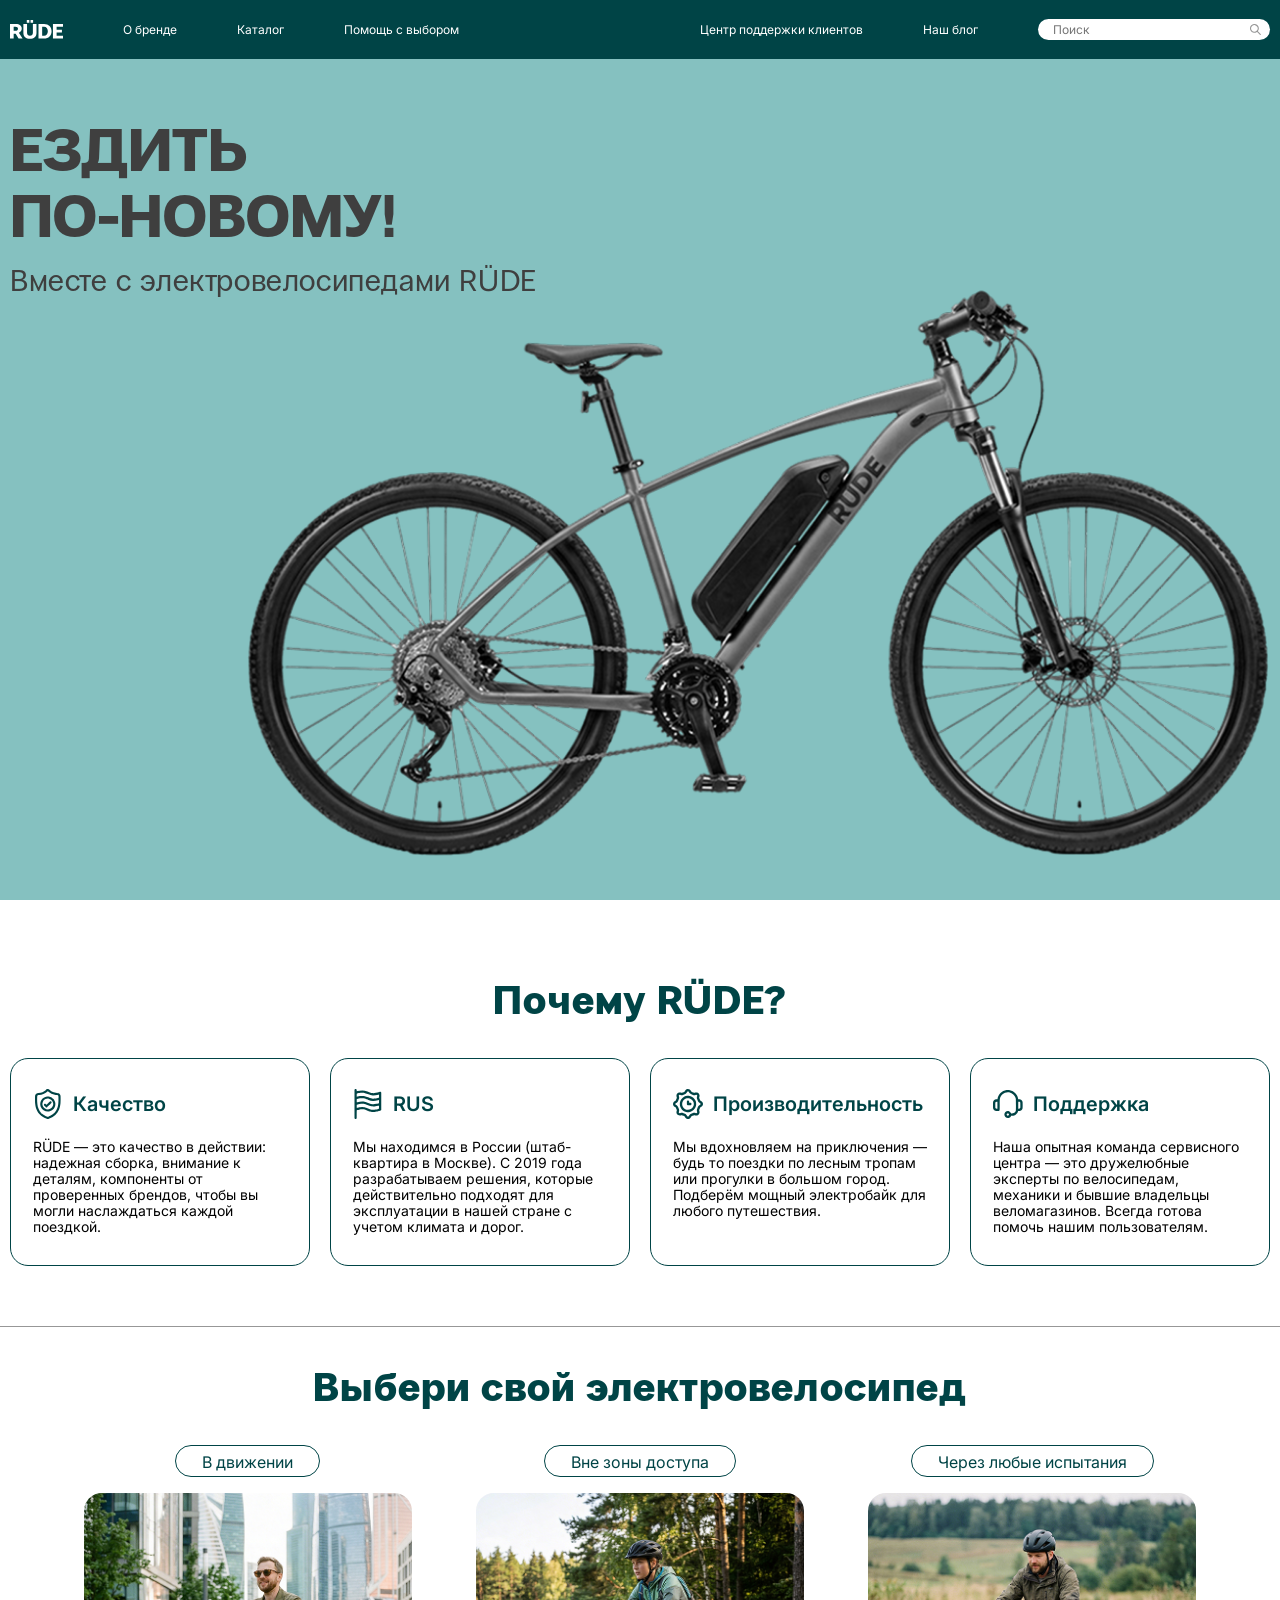
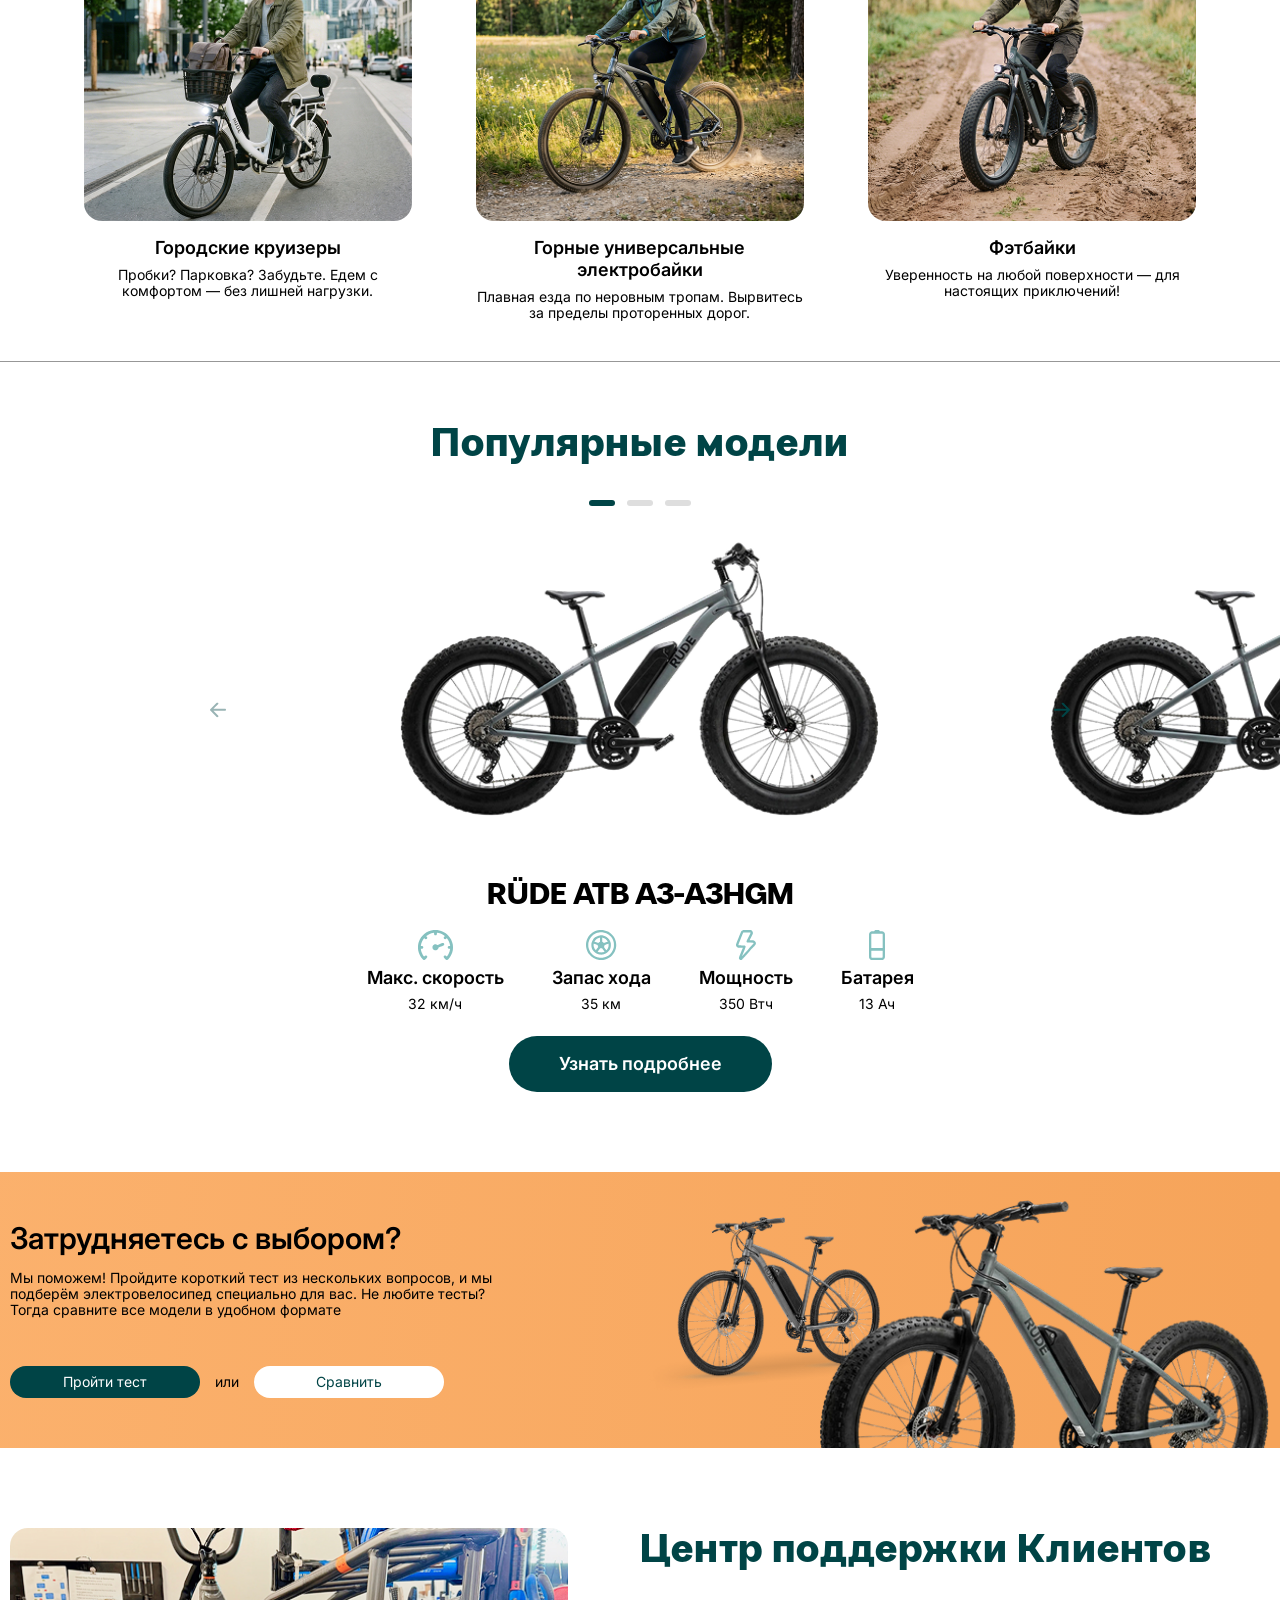
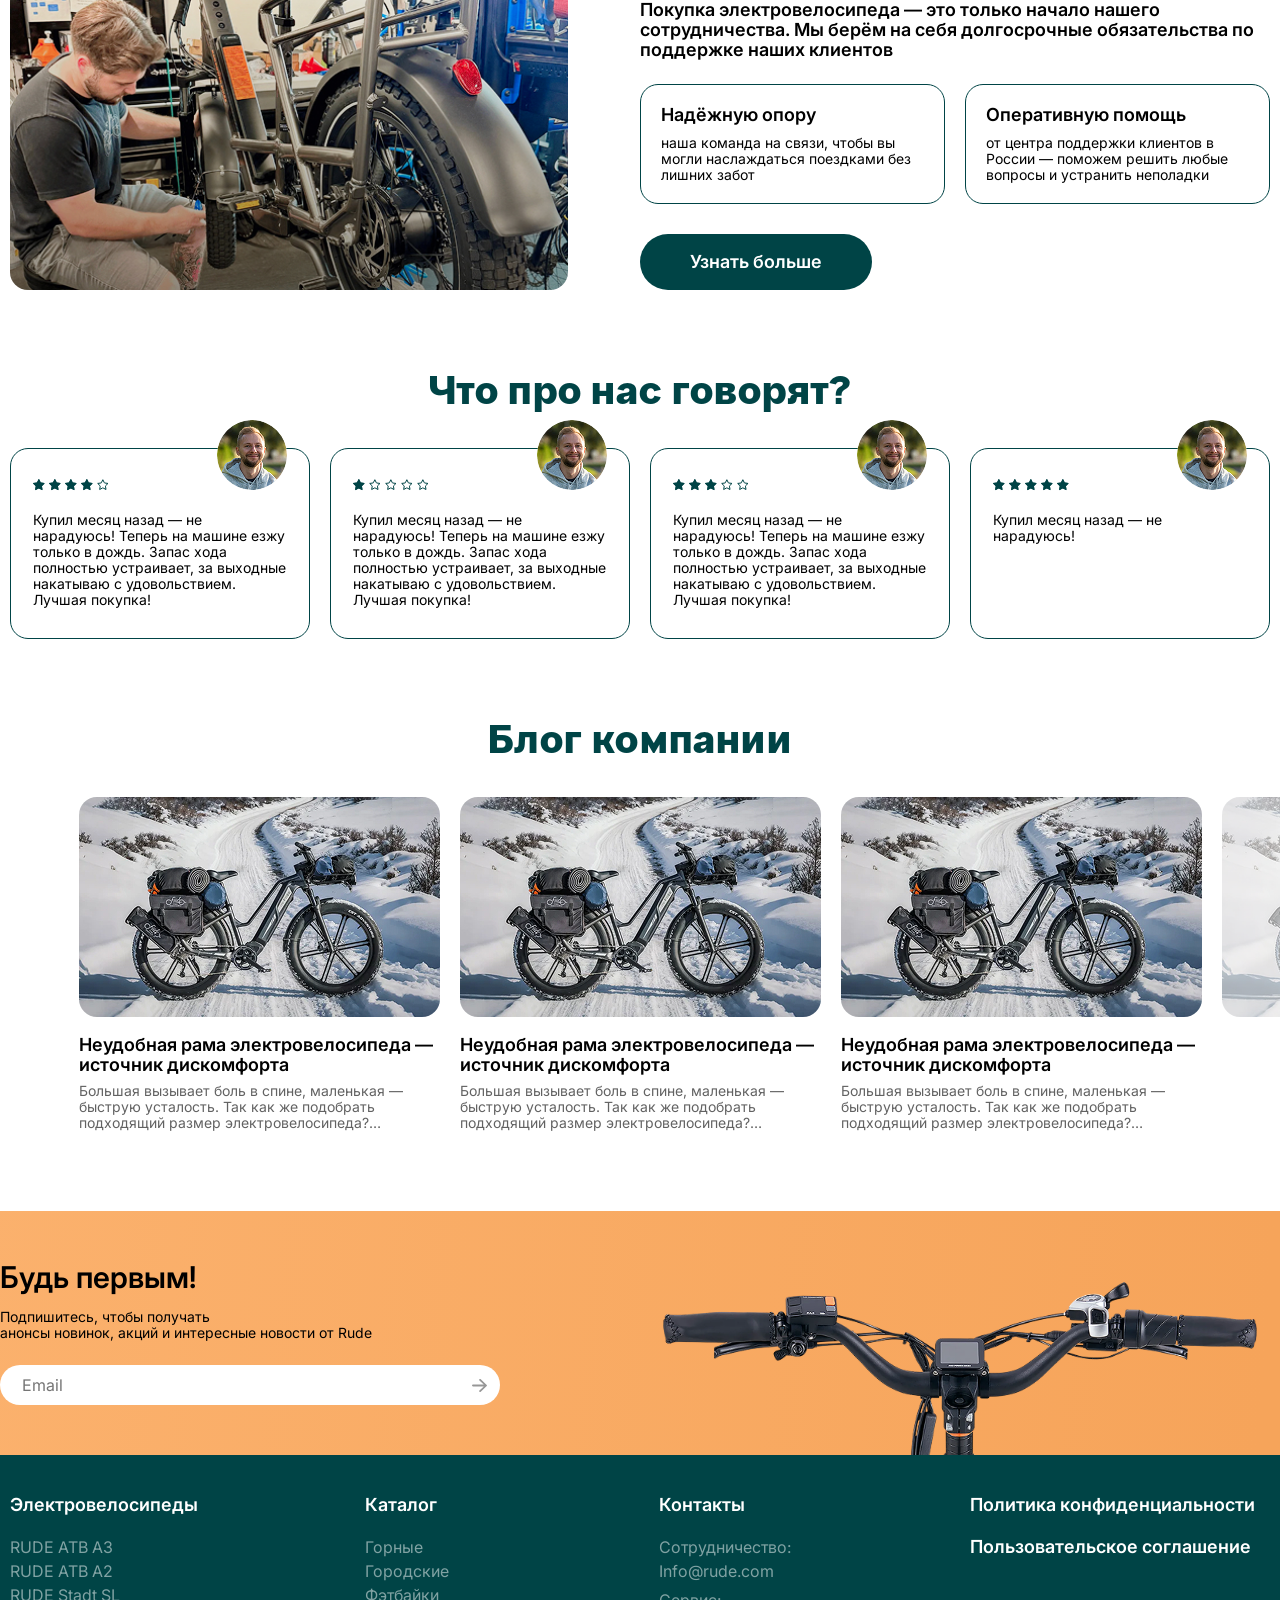
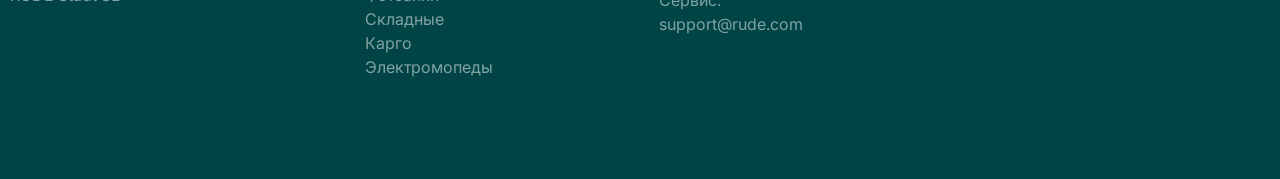
==== commit 0edb96a8: "Add blog slider" ====
--- a/src/index.html
+++ b/src/index.html
@@ -469,8 +469,39 @@
   <section class="blog-section">
     <div class="container">
       <h2 class="section-title">Блог компании</h2>
-      <div class="blog-slider">
-        <div class="blog-slider-item" style="width: 361px;">
+    </div>
+    <div class="blog-slider">
+      <div class="blog-slider-arrows">
+        <button></button>
+        <button></button>
+      </div>
+      <div class="blog-slider-wrapper">
+        <div class="blog-slider-item">
+          <img src="assets/images/blog-slider-1.jpg" alt="" class="blog-slider-image">
+          <h3>Неудобная рама электровелосипеда — источник дискомфорта</h3>
+          <p>Большая вызывает боль в спине, маленькая — быструю усталость. Так как же подобрать подходящий размер электровелосипеда? Разберёмся, как выбрать раму идеа...</p>
+        </div>
+        <div class="blog-slider-item">
+          <img src="assets/images/blog-slider-1.jpg" alt="" class="blog-slider-image">
+          <h3>Неудобная рама электровелосипеда — источник дискомфорта</h3>
+          <p>Большая вызывает боль в спине, маленькая — быструю усталость. Так как же подобрать подходящий размер электровелосипеда? Разберёмся, как выбрать раму идеа...</p>
+        </div>
+        <div class="blog-slider-item">
+          <img src="assets/images/blog-slider-1.jpg" alt="" class="blog-slider-image">
+          <h3>Неудобная рама электровелосипеда — источник дискомфорта</h3>
+          <p>Большая вызывает боль в спине, маленькая — быструю усталость. Так как же подобрать подходящий размер электровелосипеда? Разберёмся, как выбрать раму идеа...</p>
+        </div>
+        <div class="blog-slider-item">
+          <img src="assets/images/blog-slider-1.jpg" alt="" class="blog-slider-image">
+          <h3>Неудобная рама электровелосипеда — источник дискомфорта</h3>
+          <p>Большая вызывает боль в спине, маленькая — быструю усталость. Так как же подобрать подходящий размер электровелосипеда? Разберёмся, как выбрать раму идеа...</p>
+        </div>
+        <div class="blog-slider-item">
+          <img src="assets/images/blog-slider-1.jpg" alt="" class="blog-slider-image">
+          <h3>Неудобная рама электровелосипеда — источник дискомфорта</h3>
+          <p>Большая вызывает боль в спине, маленькая — быструю усталость. Так как же подобрать подходящий размер электровелосипеда? Разберёмся, как выбрать раму идеа...</p>
+        </div>
+        <div class="blog-slider-item">
           <img src="assets/images/blog-slider-1.jpg" alt="" class="blog-slider-image">
           <h3>Неудобная рама электровелосипеда — источник дискомфорта</h3>
           <p>Большая вызывает боль в спине, маленькая — быструю усталость. Так как же подобрать подходящий размер электровелосипеда? Разберёмся, как выбрать раму идеа...</p>
@@ -530,110 +561,6 @@
     </div>
   </footer>
 
-  <script>
-    (() => {
-      const slider = document.querySelector(".bike-selection-slider");
-      if (!slider) return;
-
-      const wrapper = slider.querySelector(".bike-selection-slider-wrapper");
-      const slides = Array.from(slider.querySelectorAll(".bike-selection-slider-item"));
-      const buttonsRoot = document.querySelector(".bike-selection-slider-buttons");
-      const prevButton = slider.querySelector(".bike-selection-slider-arrow-prev");
-      const nextButton = slider.querySelector(".bike-selection-slider-arrow-next");
-
-      if (!wrapper || !slides.length) return;
-
-      const track = document.createElement("div");
-      track.className = "bike-selection-slider-track";
-
-      slides.forEach((slide) => track.appendChild(slide));
-      wrapper.appendChild(track);
-
-      let activeIndex = 0;
-      let pointerId = null;
-      let startX = 0;
-      let deltaX = 0;
-      const buttons = slides.map((_, index) => {
-        const button = document.createElement("button");
-        button.type = "button";
-        button.setAttribute("aria-label", `Перейти к слайду ${index + 1}`);
-        button.addEventListener("click", () => setActiveSlide(index));
-        if (buttonsRoot) {
-          buttonsRoot.appendChild(button);
-        }
-        return button;
-      });
-
-      const updateState = () => {
-        slides.forEach((slide, index) => {
-          slide.classList.toggle("active", index === activeIndex);
-        });
-
-        buttons.forEach((button, index) => {
-          const isActive = index === activeIndex;
-          button.classList.toggle("active", isActive);
-          button.setAttribute("aria-pressed", String(isActive));
-        });
-
-        if (prevButton) prevButton.disabled = activeIndex === 0;
-        if (nextButton) nextButton.disabled = activeIndex === slides.length - 1;
-      };
-
-      const updatePosition = () => {
-        const currentSlide = slides[activeIndex];
-        const slideCenter = currentSlide.offsetLeft + currentSlide.offsetWidth / 2;
-        const wrapperCenter = wrapper.clientWidth / 2;
-        const maxOffset = Math.max(track.scrollWidth - wrapper.clientWidth, 0);
-        const offset = Math.min(Math.max(slideCenter - wrapperCenter, 0), maxOffset);
-
-        track.style.transform = `translate3d(${-offset}px, 0, 0)`;
-      };
-
-      const setActiveSlide = (index) => {
-        activeIndex = Math.min(Math.max(index, 0), slides.length - 1);
-        updateState();
-        updatePosition();
-      };
-
-      if (prevButton) {
-        prevButton.addEventListener("click", () => setActiveSlide(activeIndex - 1));
-      }
-
-      if (nextButton) {
-        nextButton.addEventListener("click", () => setActiveSlide(activeIndex + 1));
-      }
-
-      wrapper.addEventListener("pointerdown", (event) => {
-        pointerId = event.pointerId;
-        startX = event.clientX;
-        deltaX = 0;
-        wrapper.setPointerCapture(pointerId);
-      });
-
-      wrapper.addEventListener("pointermove", (event) => {
-        if (pointerId !== event.pointerId) return;
-        deltaX = event.clientX - startX;
-      });
-
-      const finishSwipe = (event) => {
-        if (pointerId !== event.pointerId) return;
-
-        if (Math.abs(deltaX) > 50) {
-          setActiveSlide(activeIndex + (deltaX < 0 ? 1 : -1));
-        }
-
-        wrapper.releasePointerCapture(pointerId);
-        pointerId = null;
-        startX = 0;
-        deltaX = 0;
-      };
-
-      wrapper.addEventListener("pointerup", finishSwipe);
-      wrapper.addEventListener("pointercancel", finishSwipe);
-      window.addEventListener("resize", updatePosition);
-
-      setActiveSlide(0);
-    })();
-  </script>
+  <script src="assets/app.js"></script>
   </body>
 </html>
--- a/src/assets/styles.css
+++ b/src/assets/styles.css
@@ -637,7 +637,60 @@
  * Blog section
  */
 .blog-section {
+  --blog-slide-width: 361px;
+  --blog-slide-gap: 20px;
+  --blog-slider-frame-width: calc((var(--blog-slide-width) * 3) + (var(--blog-slide-gap) * 2));
   padding-bottom: 80px;
+  overflow: visible;
+}
+.blog-slider {
+  position: relative;
+  width: min(100%, 1340px);
+  margin: 0 auto;
+  padding: 0 10px;
+  box-sizing: border-box;
+  overflow: visible;
+}
+.blog-slider-arrows {
+  position: absolute;
+  inset: 0;
+  pointer-events: none;
+  z-index: 2;
+}
+.blog-slider-arrows button {
+  position: absolute;
+  top: 110px;
+  transform: translateY(-50%);
+  pointer-events: auto;
+  cursor: pointer;
+  z-index: 3;
+}
+.blog-slider-arrows button:first-child {
+  left: max(0px, calc(50% - (var(--blog-slider-frame-width) / 2) - 36px));
+}
+.blog-slider-arrows button:last-child {
+  right: max(0px, calc(50% - (var(--blog-slider-frame-width) / 2) - 36px));
+}
+.blog-slider-arrows button[disabled] {
+  opacity: 0.4;
+}
+.blog-slider-wrapper {
+  width: min(100%, var(--blog-slider-frame-width));
+  margin: 0 auto;
+  overflow: visible;
+  touch-action: pan-y;
+}
+.blog-slider-track {
+  display: flex;
+  align-items: flex-start;
+  gap: var(--blog-slide-gap);
+  width: max-content;
+  transition: transform 0.35s ease;
+  will-change: transform;
+}
+.blog-slider-item {
+  width: var(--blog-slide-width) !important;
+  flex: 0 0 var(--blog-slide-width);
 }
 .blog-slider-image {
   width: 100%;
@@ -645,6 +698,8 @@
   object-fit: cover;
   border-radius: 18px;
   margin-bottom: 18px;
+  opacity: 0.4;
+  transition: opacity 0.35s ease;
 }
 .blog-slider-item h3 {
   font-weight: 600;
@@ -652,12 +707,26 @@
   line-height: 20px;
   color: var(--color-black);
   margin-bottom: 8px;
+  opacity: 0;
+  transition: opacity 0.35s ease;
 }
 .blog-slider-item p {
   font-weight: 400;
   font-size: 14px;
   line-height: 16px;
   color: #626262;
+  opacity: 0;
+  transition: opacity 0.35s ease;
+  display: -webkit-box;
+  -webkit-box-orient: vertical;
+  -webkit-line-clamp: 3;
+  line-clamp: 3;
+  overflow: hidden;
+}
+.blog-slider-item.is-visible .blog-slider-image,
+.blog-slider-item.is-visible h3,
+.blog-slider-item.is-visible p {
+  opacity: 1;
 }
 
 
--- a/src/assets/media-tablet.css
+++ b/src/assets/media-tablet.css
@@ -152,7 +152,18 @@
     }
 
     .blog-section {
+        --blog-slide-width: min(320px, calc(50vw - 56px));
+        --blog-slider-frame-width: calc((var(--blog-slide-width) * 2) + var(--blog-slide-gap));
         padding-bottom: 50px;
+    }
+    .blog-slider-arrows button {
+        top: 95px;
+    }
+    .blog-slider-arrows button:first-child {
+        left: 0;
+    }
+    .blog-slider-arrows button:last-child {
+        right: 0;
     }
 
     .footer-title {
@@ -193,4 +204,13 @@
     .bike-selection-slider-arrow-next {
         right: 8px;
     }
+
+    .blog-section {
+        --blog-slide-width: min(361px, calc(100vw - 76px));
+        --blog-slider-frame-width: var(--blog-slide-width);
+    }
+
+    .blog-slider-arrows button {
+        top: 88px;
+    }
 }
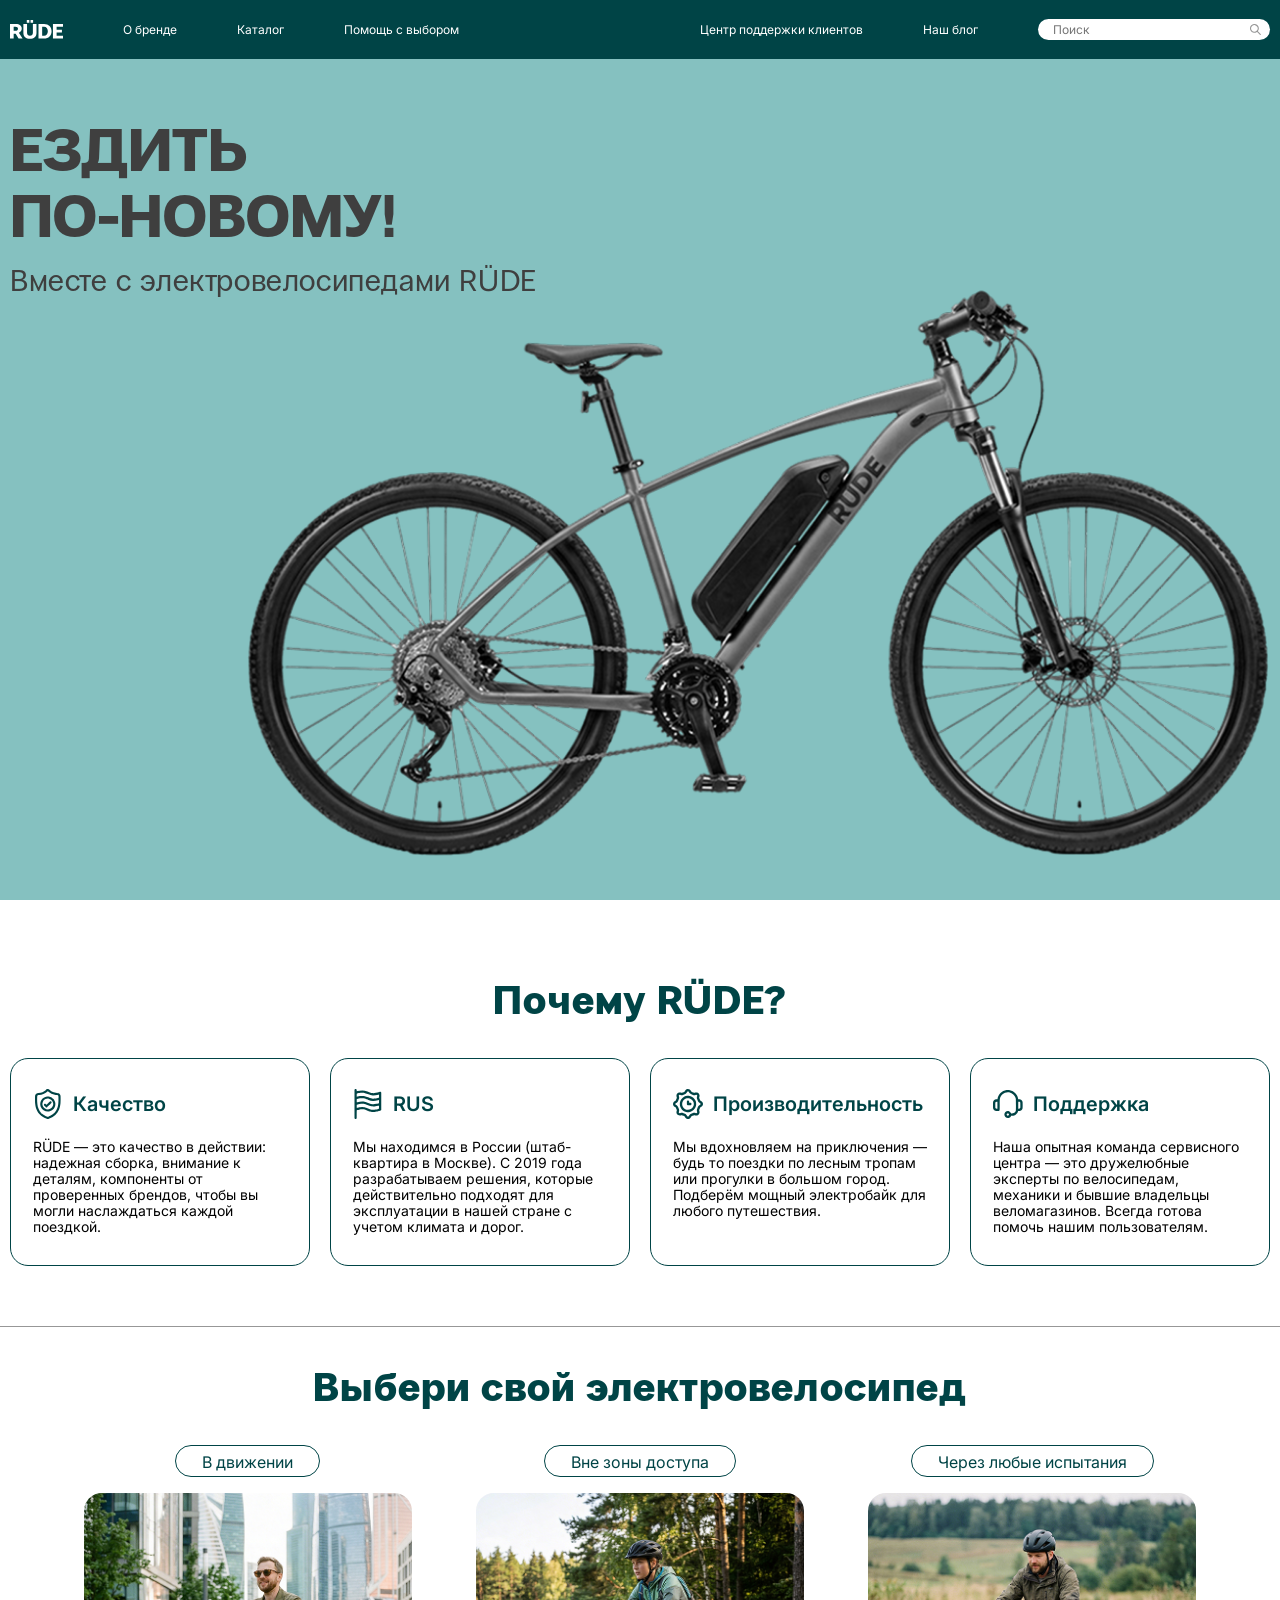
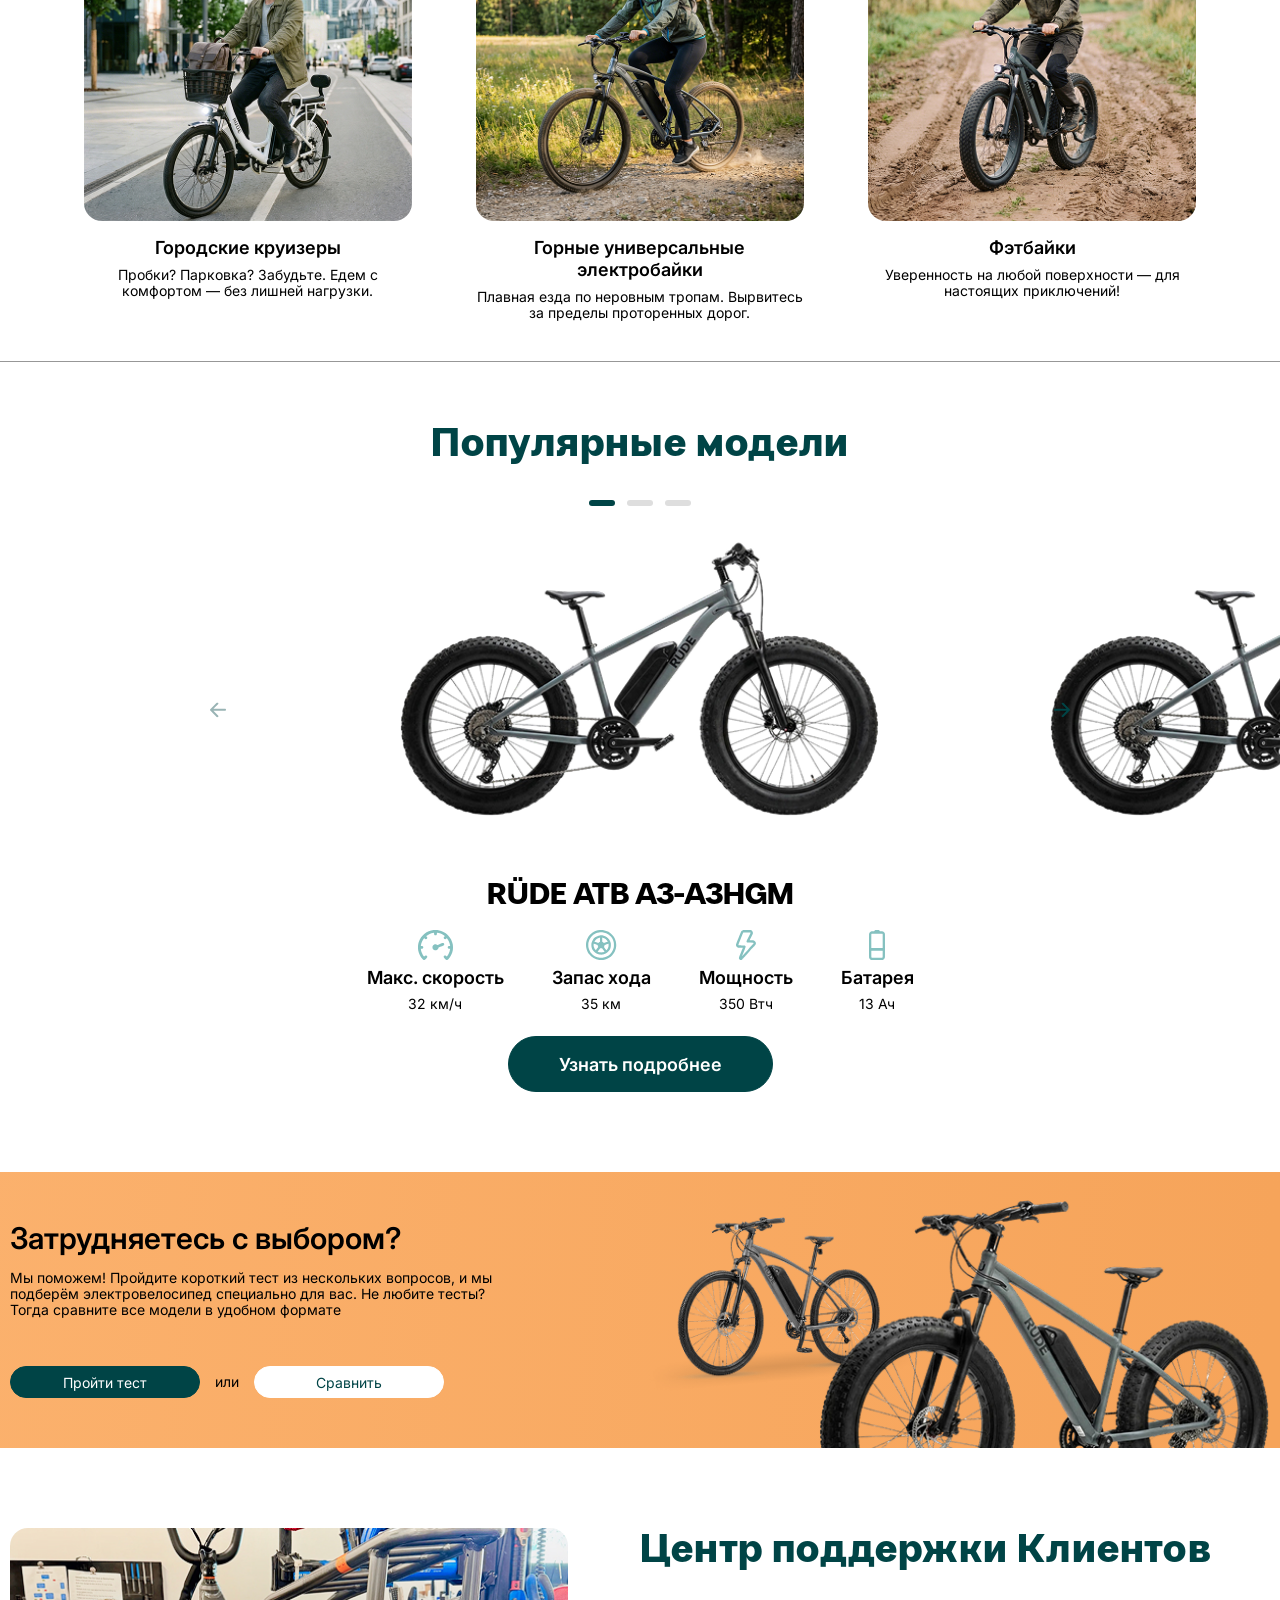
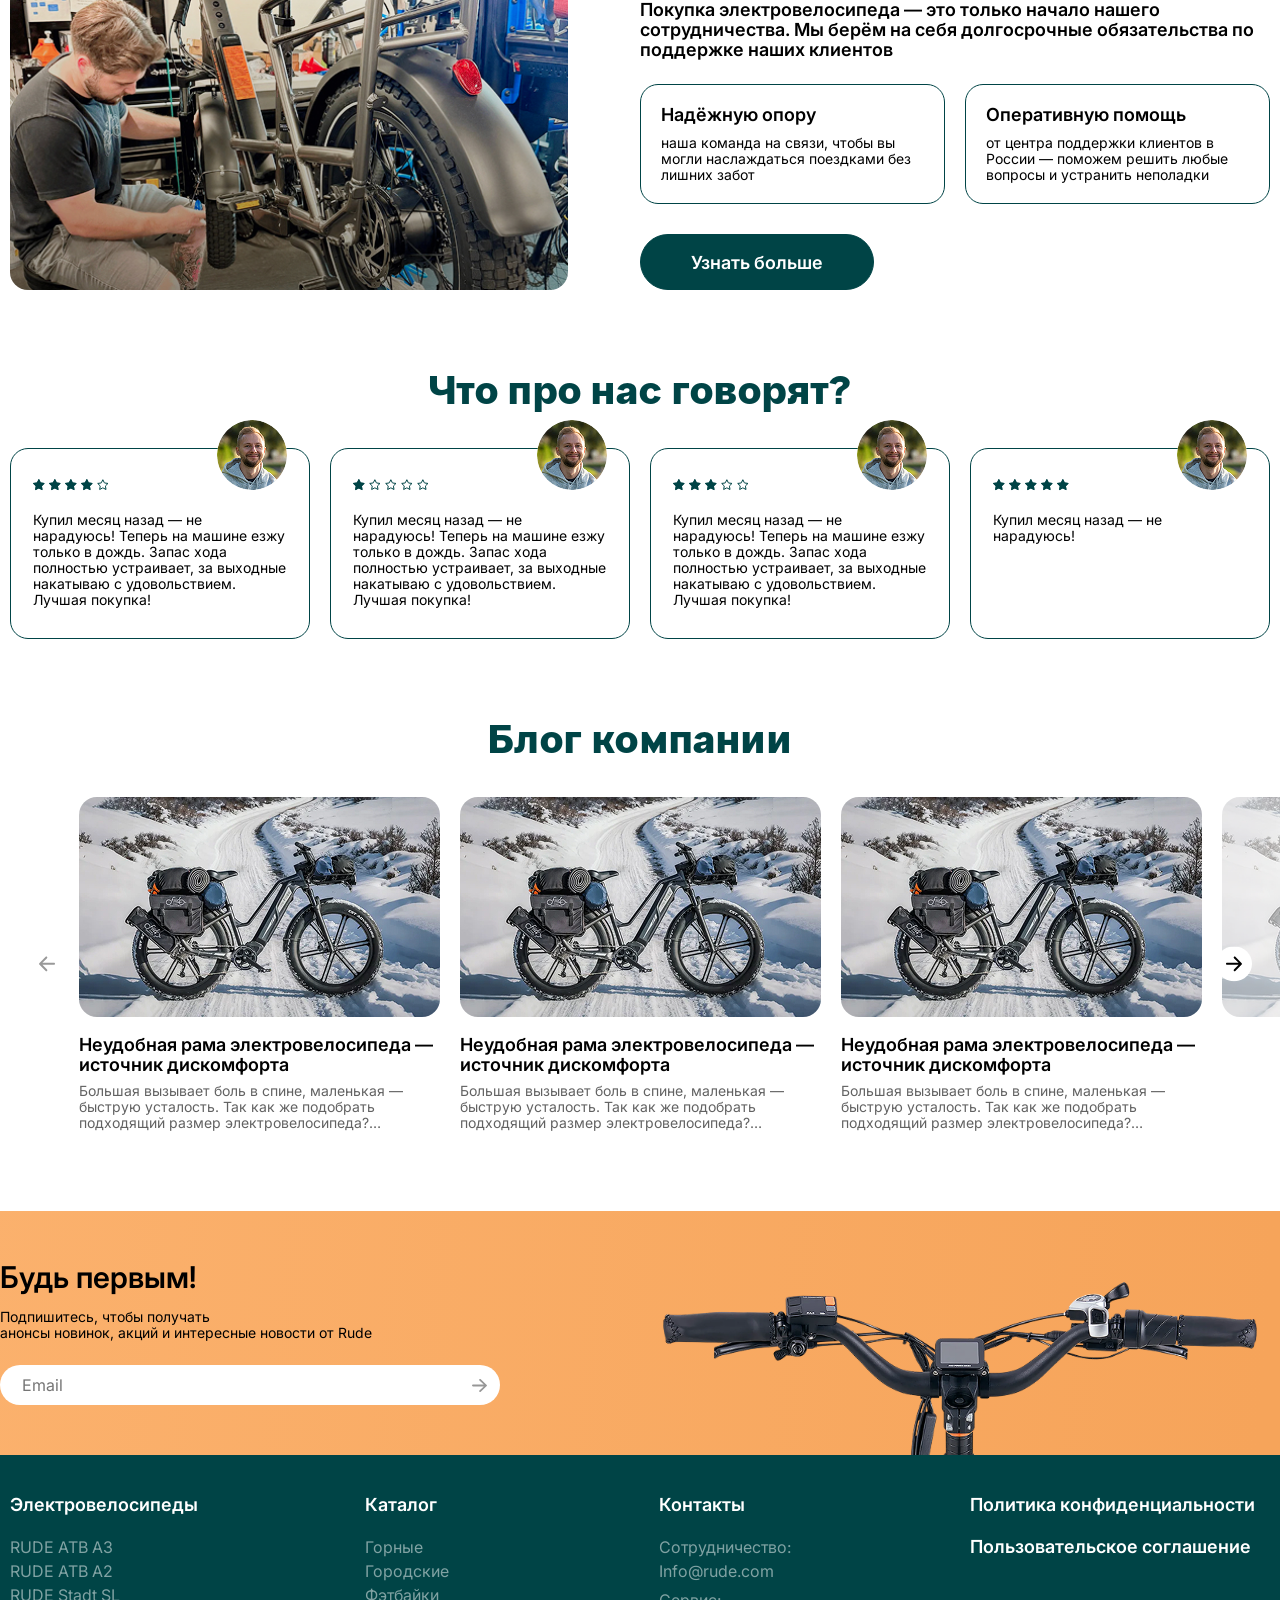
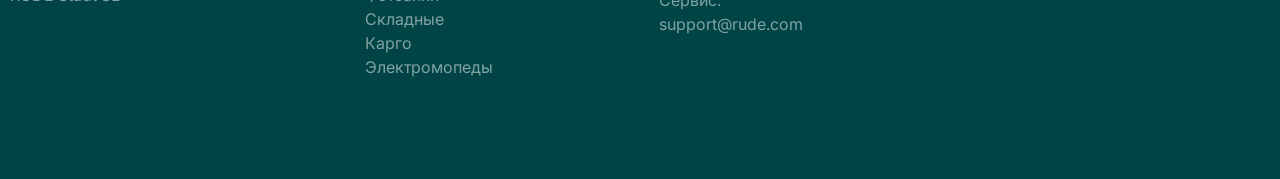
==== commit 5823f511: "Add hovers" ====
--- a/src/index.html
+++ b/src/index.html
@@ -472,8 +472,18 @@
     </div>
     <div class="blog-slider">
       <div class="blog-slider-arrows">
-        <button></button>
-        <button></button>
+        <button aria-label="Предыдущий слайд">
+          <svg width="36" height="35" viewBox="0 0 36 35" fill="none" xmlns="http://www.w3.org/2000/svg">
+            <path d="M0 17.364C0 7.77414 7.77414 0 17.364 0H18.6359C28.2258 0 35.9999 7.77414 35.9999 17.364C35.9999 26.9539 28.2258 34.7281 18.6359 34.7281H17.364C7.77415 34.7281 0 26.9539 0 17.364Z" fill="white"/>
+            <path d="M18.0713 10.2927C17.6809 9.90232 17.0478 9.90252 16.6572 10.2927L10.293 16.657C9.90244 17.0475 9.90244 17.6805 10.293 18.0711L16.6572 24.4353C17.0478 24.8255 17.6809 24.8257 18.0713 24.4353C18.4617 24.0449 18.4615 23.4118 18.0713 23.0213L13.4141 18.364L25 18.364C25.5523 18.364 26 17.9163 26 17.364C26 16.8117 25.5523 16.364 25 16.364L13.4141 16.364L18.0713 11.7068C18.4615 11.3163 18.4617 10.6832 18.0713 10.2927Z" fill="black"/>
+          </svg>
+        </button>
+        <button aria-label="Следующий слайд">
+          <svg width="36" height="35" viewBox="0 0 36 35" fill="none" xmlns="http://www.w3.org/2000/svg">
+            <path d="M0 17.364C0 7.77414 7.77414 0 17.364 0H18.6359C28.2258 0 35.9999 7.77414 35.9999 17.364C35.9999 26.9539 28.2258 34.7281 18.6359 34.7281H17.364C7.77415 34.7281 0 26.9539 0 17.364Z" fill="white"/>
+            <path d="M18.0713 10.2927C17.6809 9.90232 17.0478 9.90252 16.6572 10.2927L10.293 16.657C9.90244 17.0475 9.90244 17.6805 10.293 18.0711L16.6572 24.4353C17.0478 24.8255 17.6809 24.8257 18.0713 24.4353C18.4617 24.0449 18.4615 23.4118 18.0713 23.0213L13.4141 18.364L25 18.364C25.5523 18.364 26 17.9163 26 17.364C26 16.8117 25.5523 16.364 25 16.364L13.4141 16.364L18.0713 11.7068C18.4615 11.3163 18.4617 10.6832 18.0713 10.2927Z" fill="black"/>
+          </svg>
+        </button>
       </div>
       <div class="blog-slider-wrapper">
         <div class="blog-slider-item">
--- a/src/assets/styles.css
+++ b/src/assets/styles.css
@@ -91,11 +91,18 @@
   padding: 0 50px;
   height: 56px;
   line-height: 56px;
-  background: var(--color-dark-green);
+  background-color: var(--color-dark-green);
   border-radius: 40px;
   display: inline-block;
   font-weight: 600;
   font-size: 18px;
+  border: 1px solid var(--color-dark-green);
+  transition: background-color .3s ease-in-out, color .3s ease-in-out, border-color .3s ease-in-out;
+}
+.button:hover {
+  color: var(--color-dark-green);
+  background-color: var(--color-white);
+  border-color: var(--color-light-green);
 }
 
 
@@ -372,7 +379,7 @@
 .bike-selection-slider-item > .bike-selection-slide-characteristics,
 .bike-selection-slider-item > .button {
   opacity: 0;
-  transition: opacity 0.35s ease;
+  transition: opacity 0.35s ease, background-color .3s ease-in-out, color .3s ease-in-out, border-color .3s ease-in-out;
 }
 .bike-selection-slider-item.active > img,
 .bike-selection-slider-item.active > h3,
@@ -462,14 +469,26 @@
   height: 32px;
   line-height: 32px;
   border-radius: 16px;
+  border: 1px solid transparent;
+  transition: background-color .3s ease-in-out, color .3s ease-in-out, border-color .3s ease-in-out;
 }
 .help-quiz-buttons .help-quiz-primary {
-  background: var(--color-dark-green);
+  background-color: var(--color-dark-green);
   color: var(--color-white);
+  border-color: var(--color-dark-green);
+}
+.help-quiz-buttons .help-quiz-primary:hover {
+  background-color: var(--color-white);
+  color: var(--color-dark-green);
+  border-color: var(--color-light-green);
 }
 .help-quiz-buttons .help-quiz-second {
-  background: var(--color-white);
+  background-color: var(--color-white);
   color: var(--color-dark-green);
+  border-color: var(--color-white);
+}
+.help-quiz-buttons .help-quiz-second:hover {
+  border-color: var(--color-dark-green);
 }
 .help-quiz-image {
   position: absolute;
@@ -659,17 +678,31 @@
 }
 .blog-slider-arrows button {
   position: absolute;
-  top: 110px;
+  top: 50%;
   transform: translateY(-50%);
   pointer-events: auto;
   cursor: pointer;
   z-index: 3;
+  width: 36px;
+  height: 35px;
+  padding: 0;
+  border: 0;
+  background: transparent;
+  display: flex;
+  align-items: center;
+  justify-content: center;
 }
 .blog-slider-arrows button:first-child {
-  left: max(0px, calc(50% - (var(--blog-slider-frame-width) / 2) - 36px));
+  left: calc(50% - (var(--blog-slider-frame-width) / 2) - 50px);
 }
 .blog-slider-arrows button:last-child {
-  right: max(0px, calc(50% - (var(--blog-slider-frame-width) / 2) - 36px));
+  right: calc(50% - (var(--blog-slider-frame-width) / 2) - 50px);
+}
+.blog-slider-arrows button:last-child svg {
+  transform: scaleX(-1);
+}
+.blog-slider-arrows button svg {
+  display: block;
 }
 .blog-slider-arrows button[disabled] {
   opacity: 0.4;
--- a/src/assets/media-tablet.css
+++ b/src/assets/media-tablet.css
@@ -14,7 +14,7 @@
 
     .header-left,
     .header-right {
-        gap: 20px;
+        gap: 17px;
     }
 
     .header-search-control {
@@ -152,18 +152,15 @@
     }
 
     .blog-section {
-        --blog-slide-width: min(320px, calc(50vw - 56px));
+        --blog-slide-width: min(361px, calc((100vw - 120px) / 2));
         --blog-slider-frame-width: calc((var(--blog-slide-width) * 2) + var(--blog-slide-gap));
         padding-bottom: 50px;
     }
-    .blog-slider-arrows button {
-        top: 95px;
-    }
     .blog-slider-arrows button:first-child {
-        left: 0;
+        left: calc(50% - (var(--blog-slider-frame-width) / 2) - 50px);
     }
     .blog-slider-arrows button:last-child {
-        right: 0;
+        right: calc(50% - (var(--blog-slider-frame-width) / 2) - 50px);
     }
 
     .footer-title {
@@ -210,7 +207,10 @@
         --blog-slider-frame-width: var(--blog-slide-width);
     }
 
-    .blog-slider-arrows button {
-        top: 88px;
+    .blog-slider-arrows button:first-child {
+        left: calc(50% - (var(--blog-slider-frame-width) / 2) - 50px);
+    }
+    .blog-slider-arrows button:last-child {
+        right: calc(50% - (var(--blog-slider-frame-width) / 2) - 50px);
     }
 }
